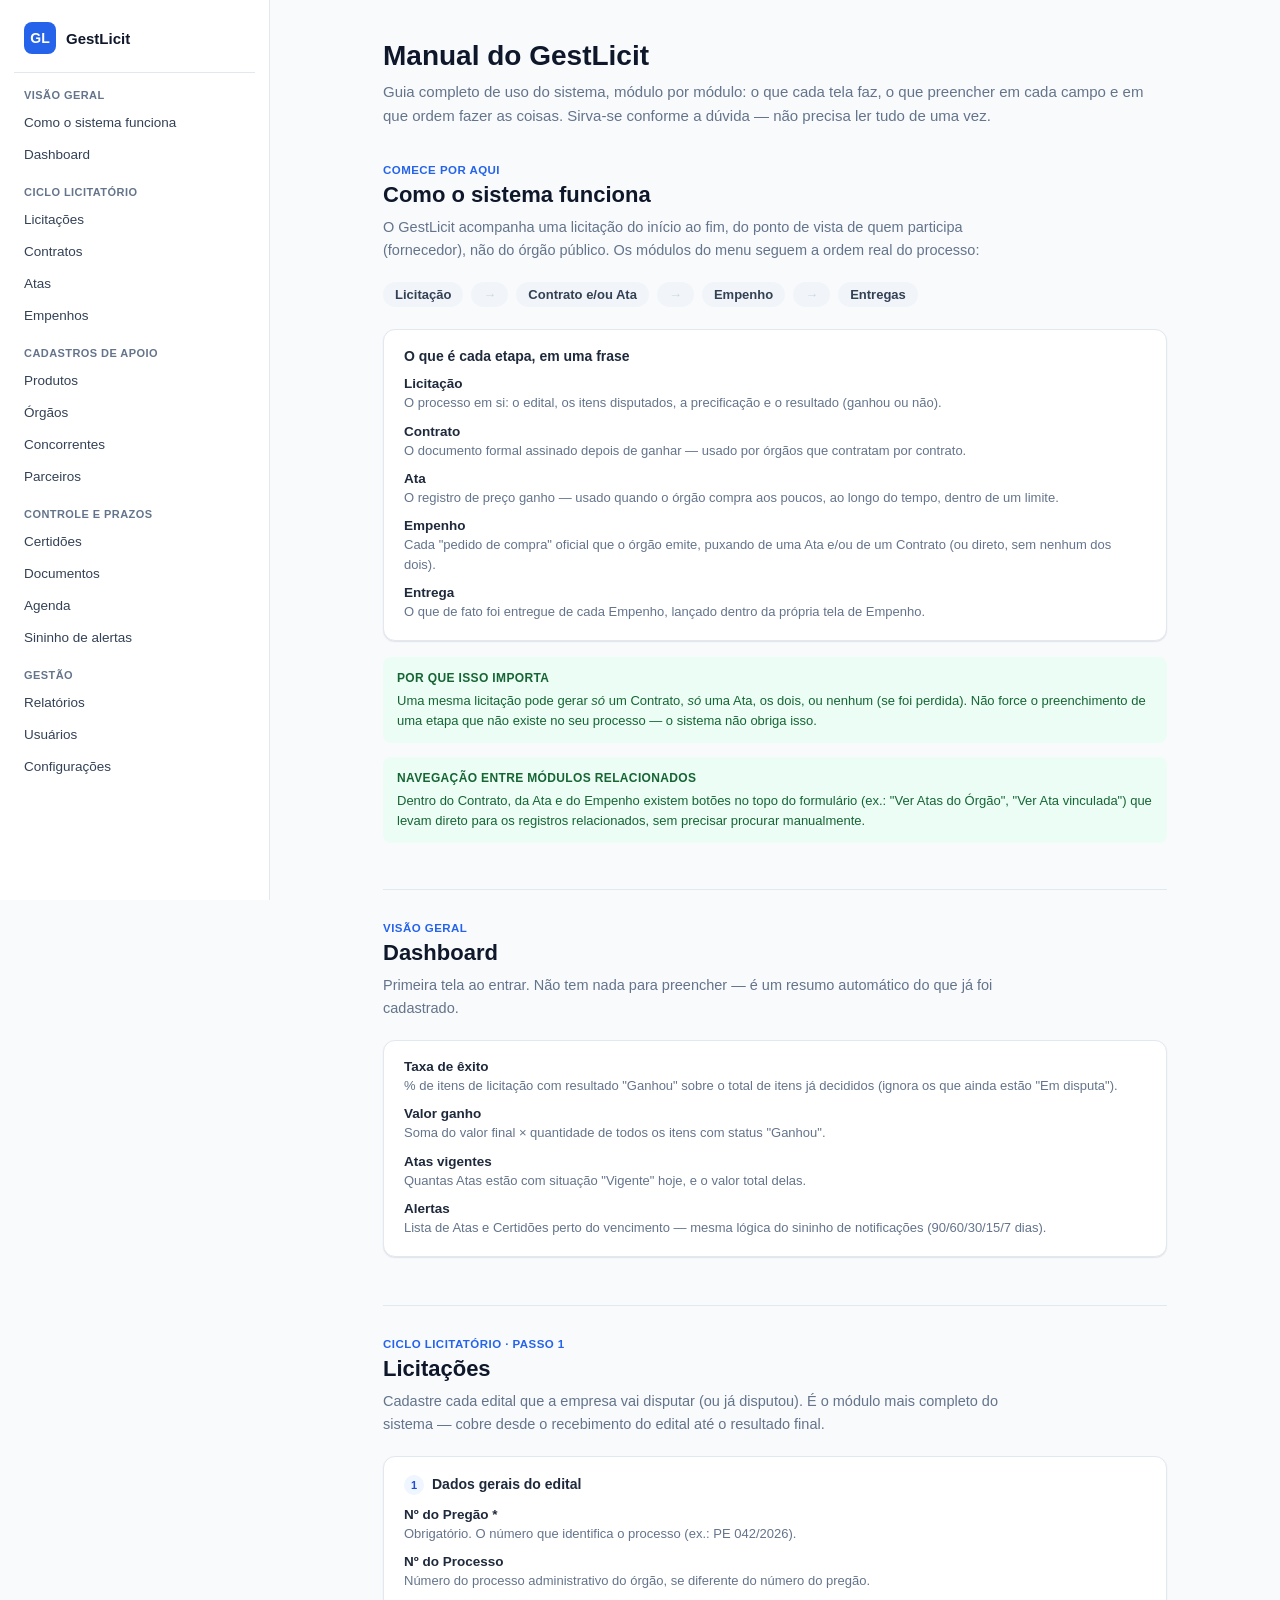
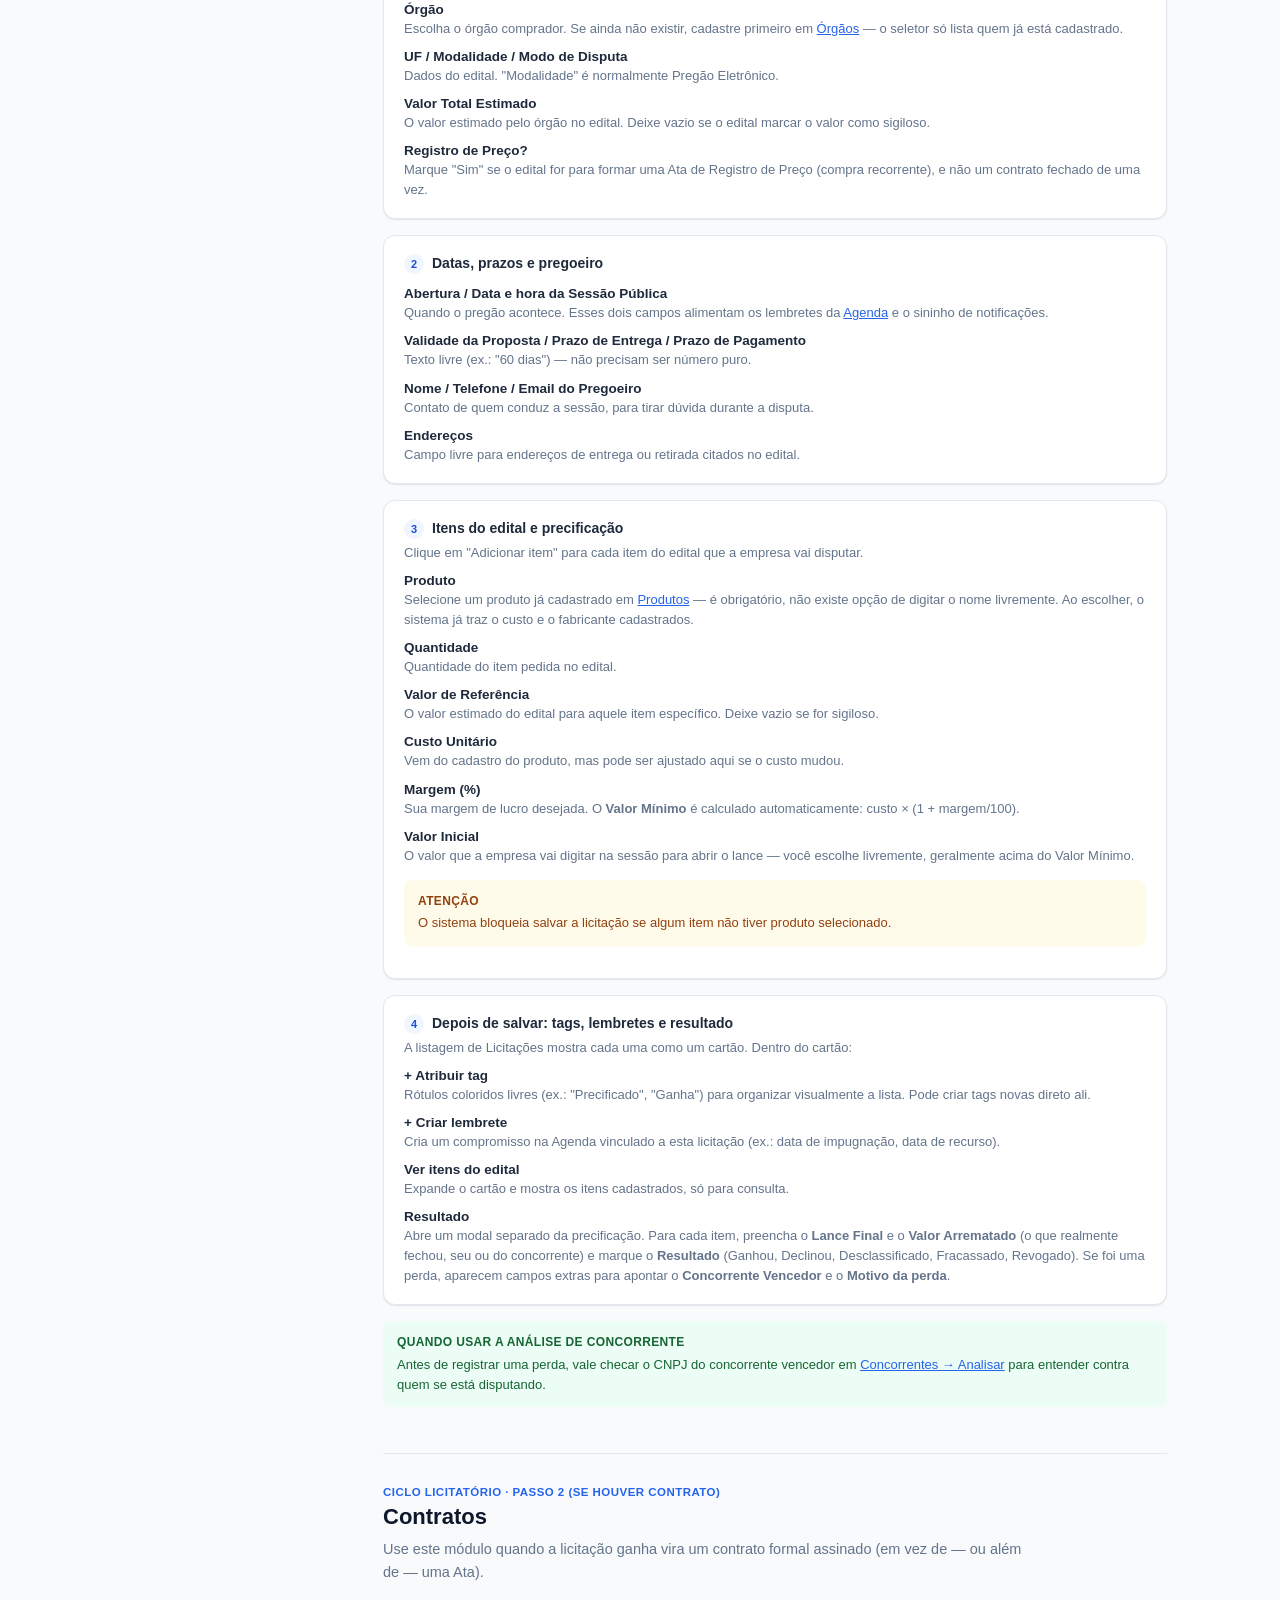
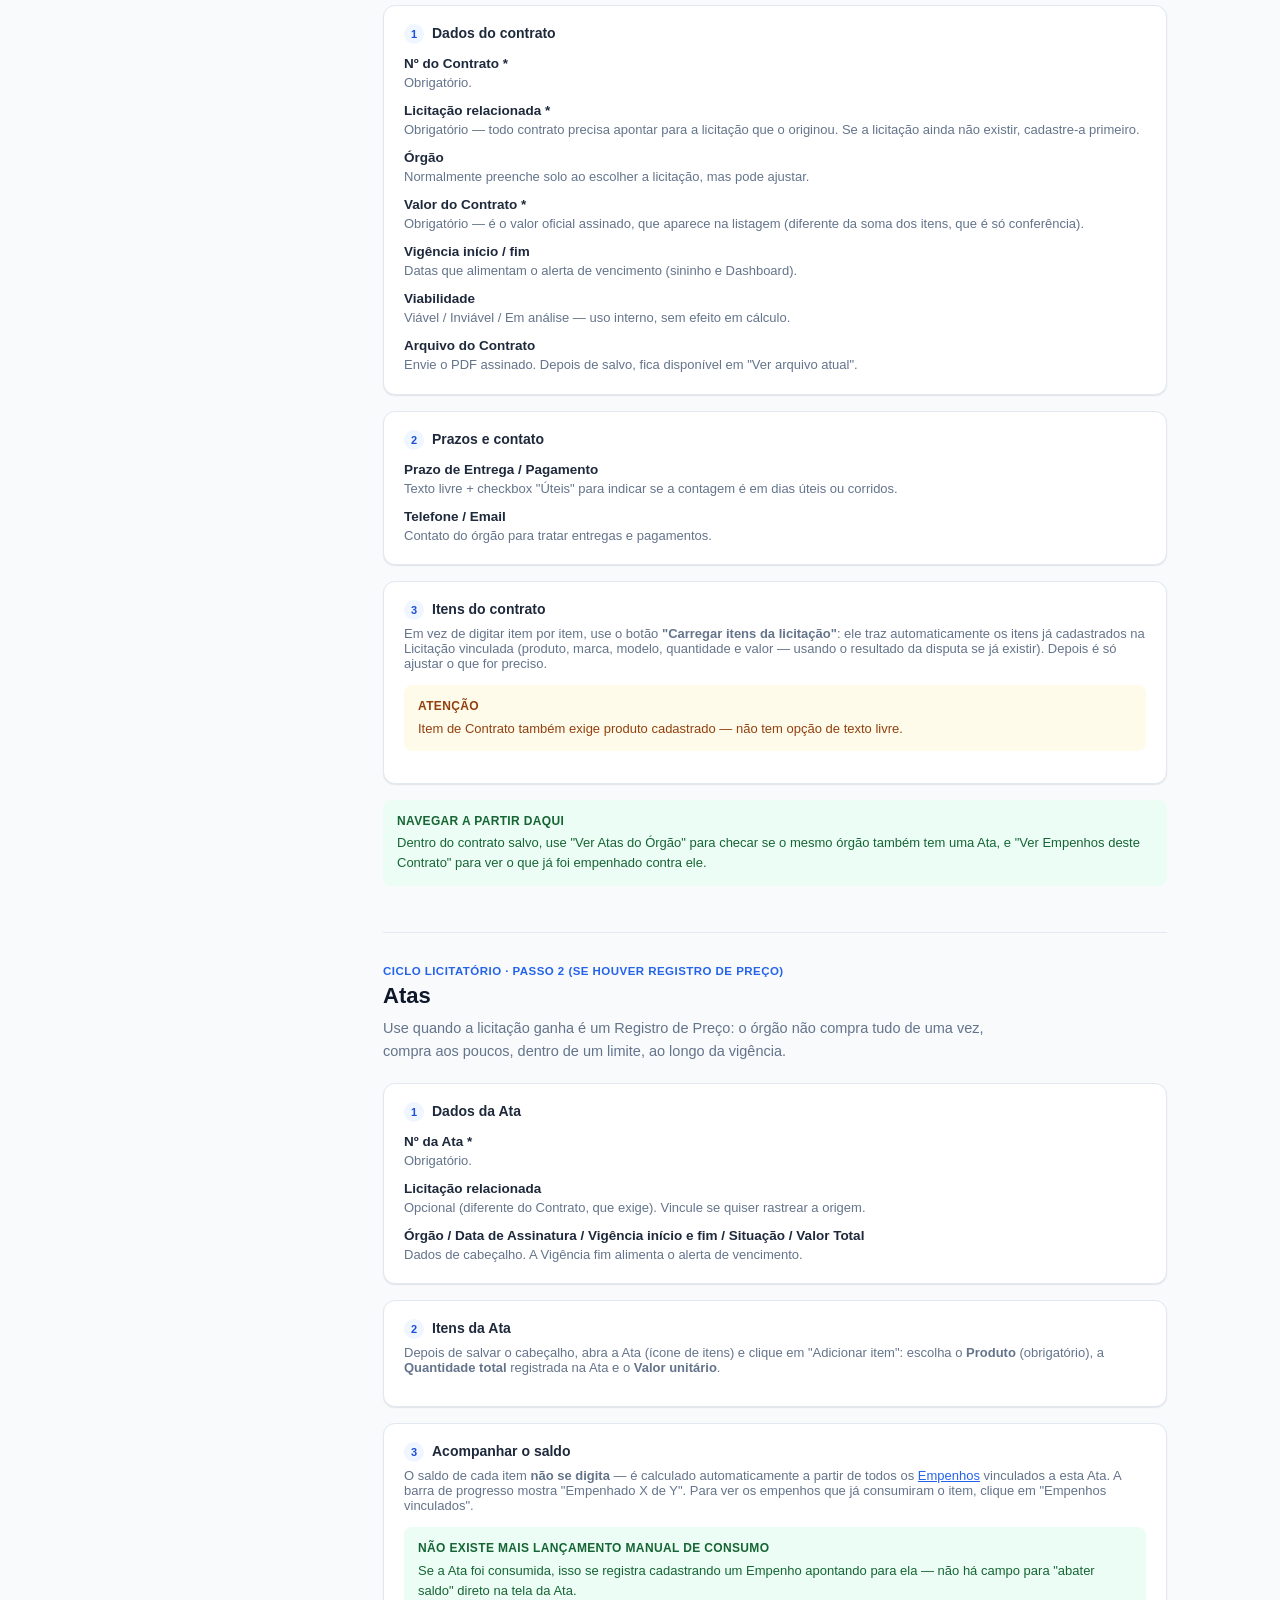
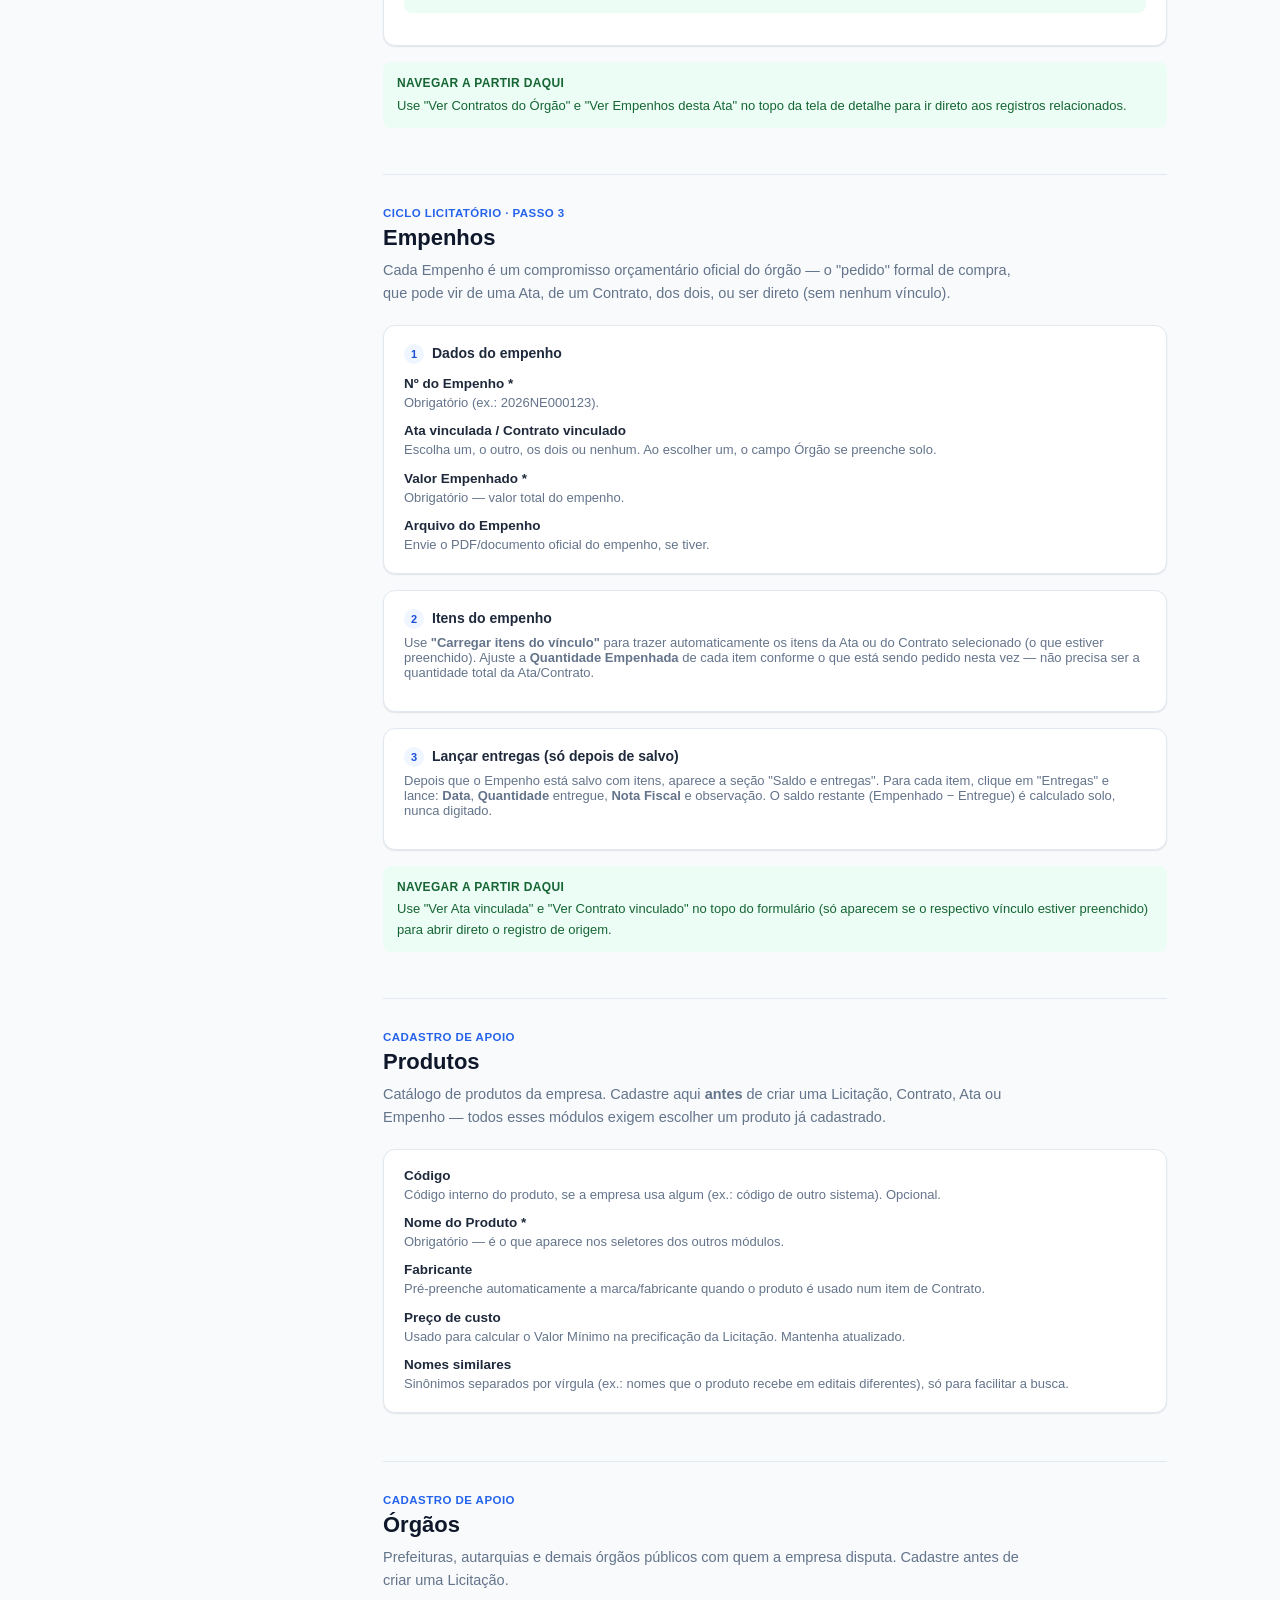
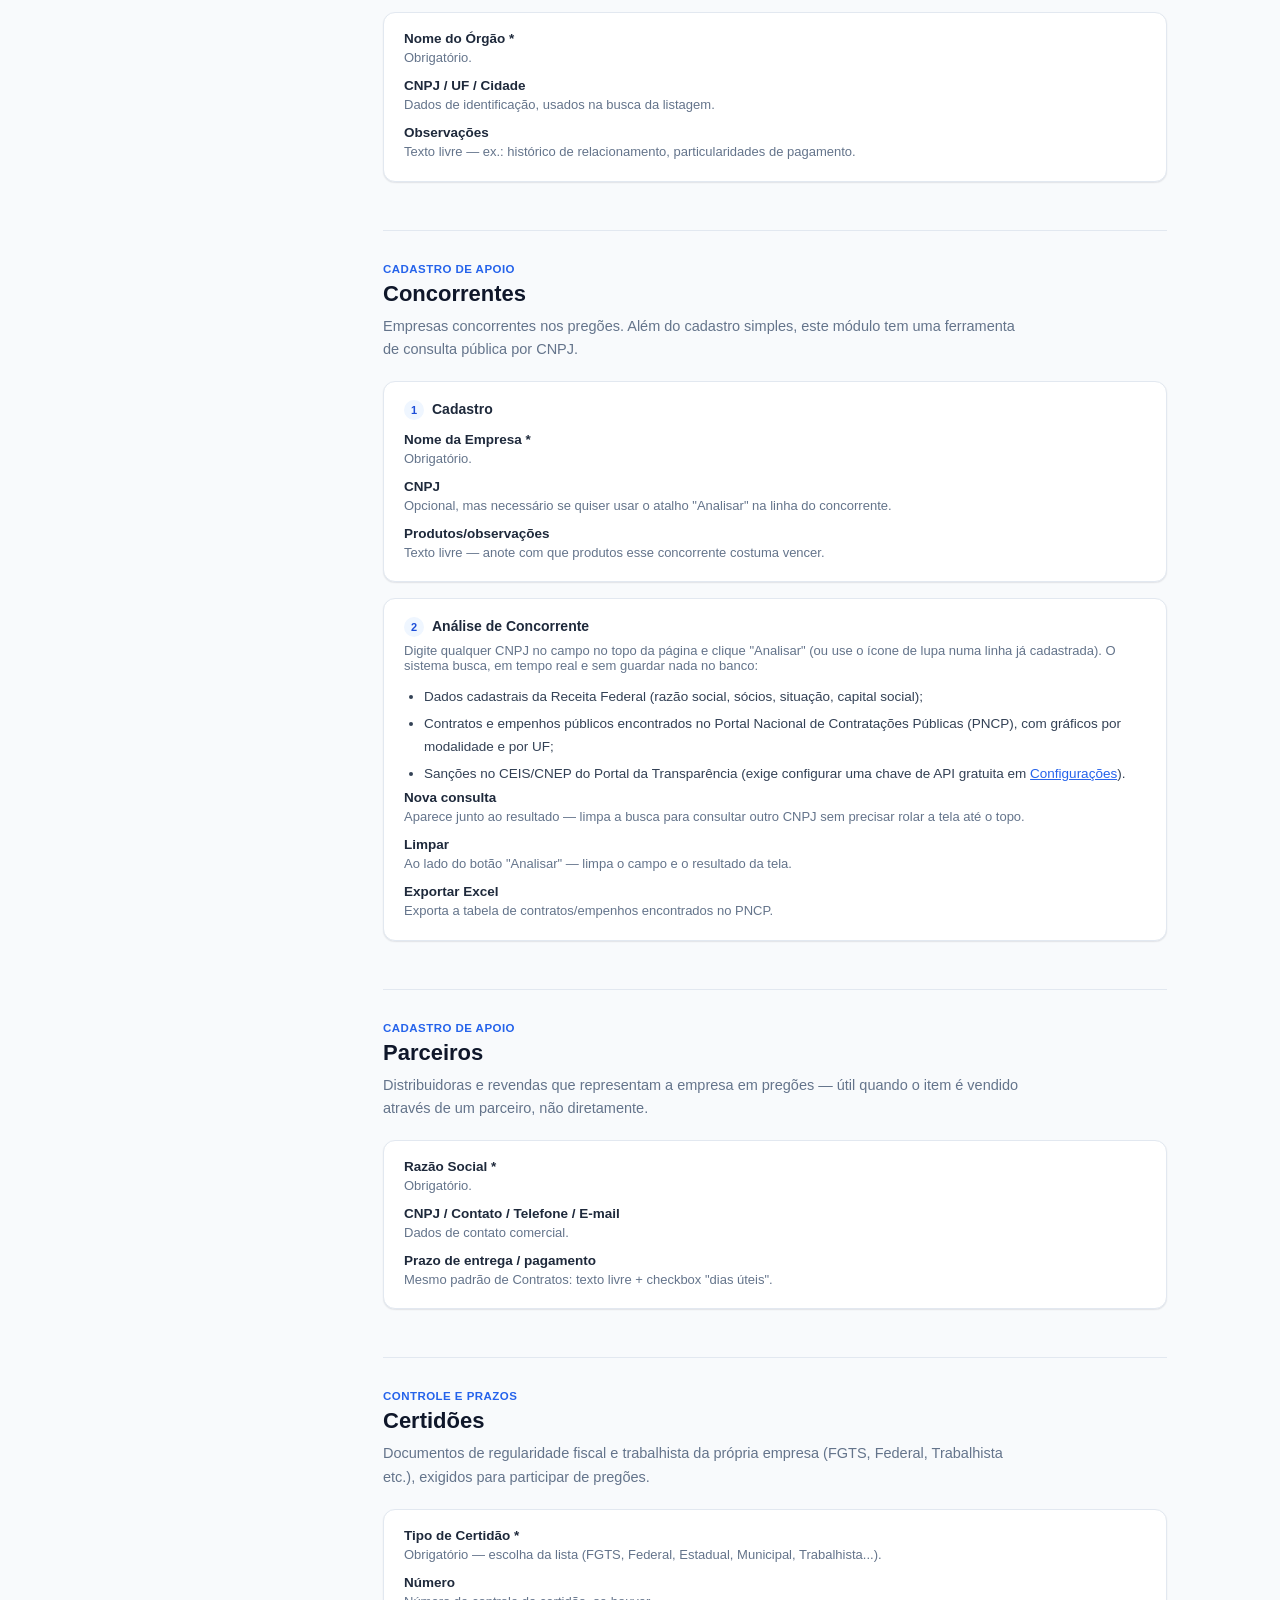
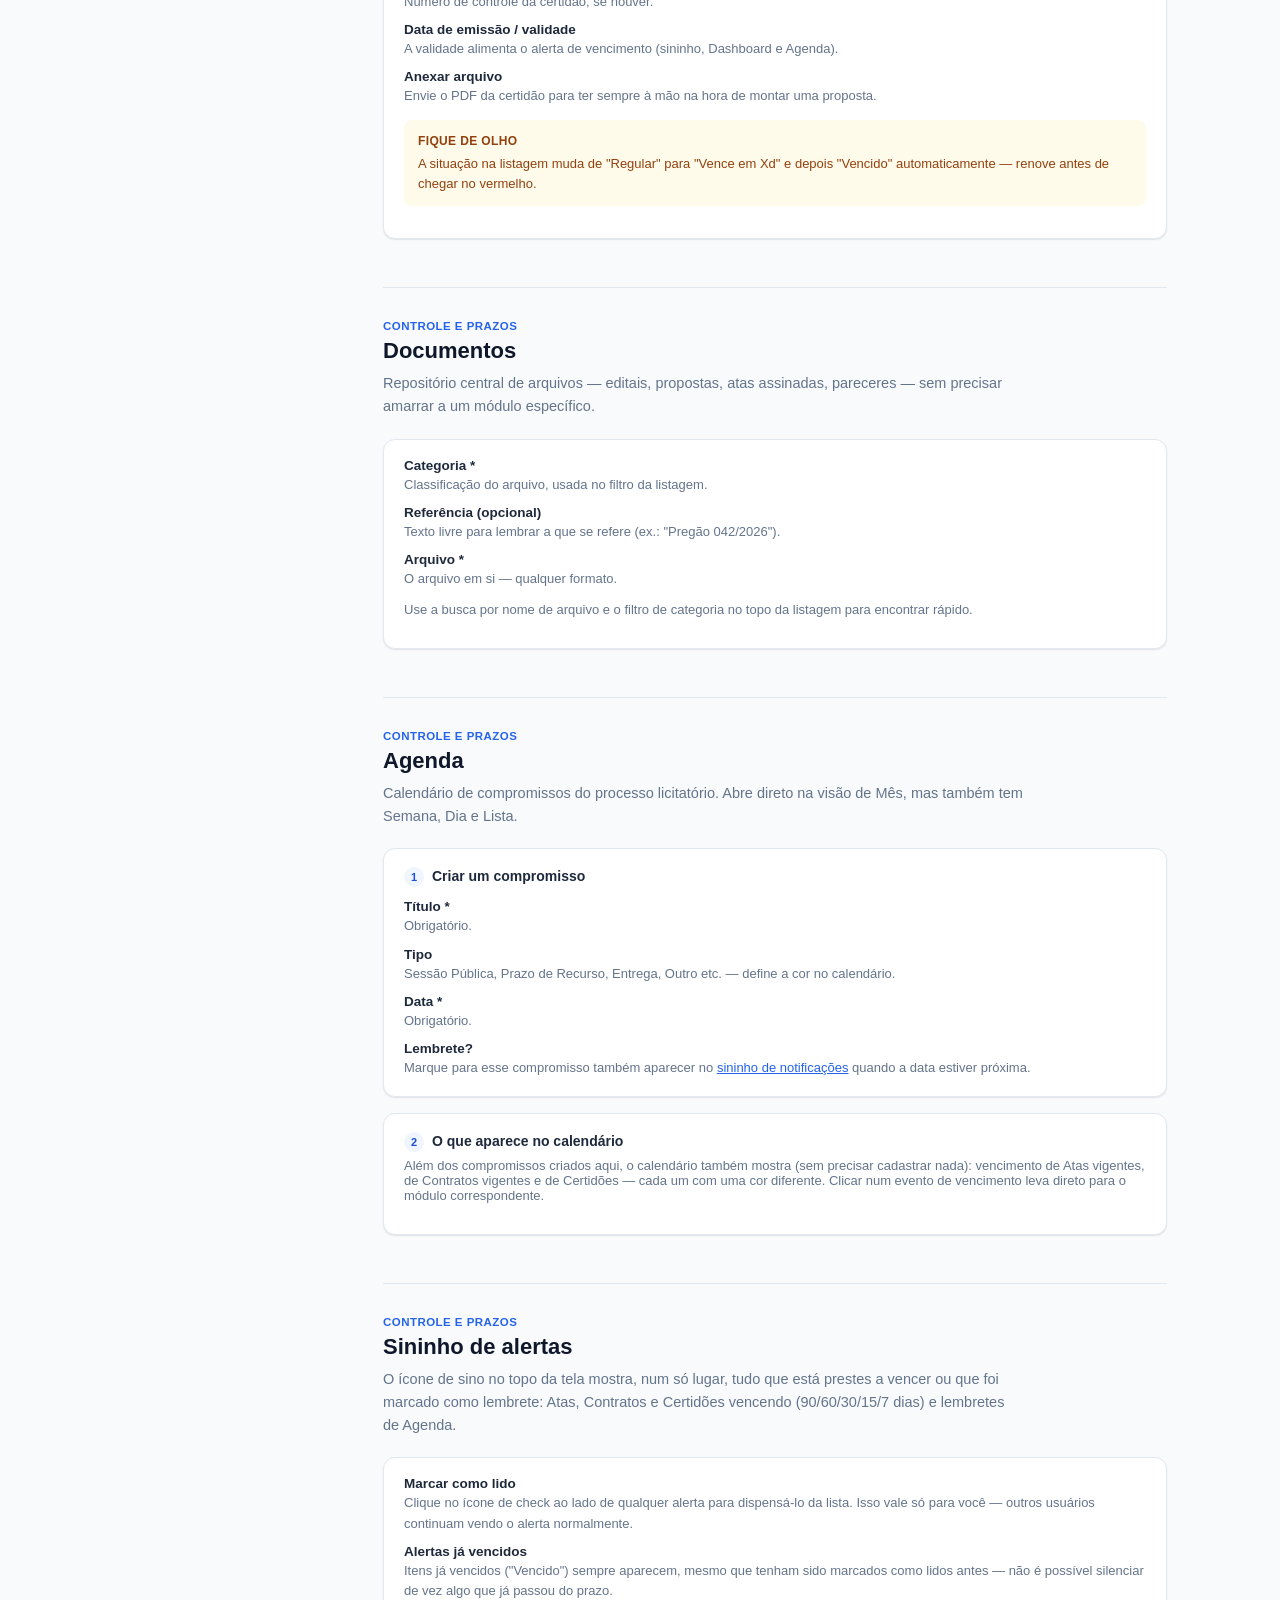
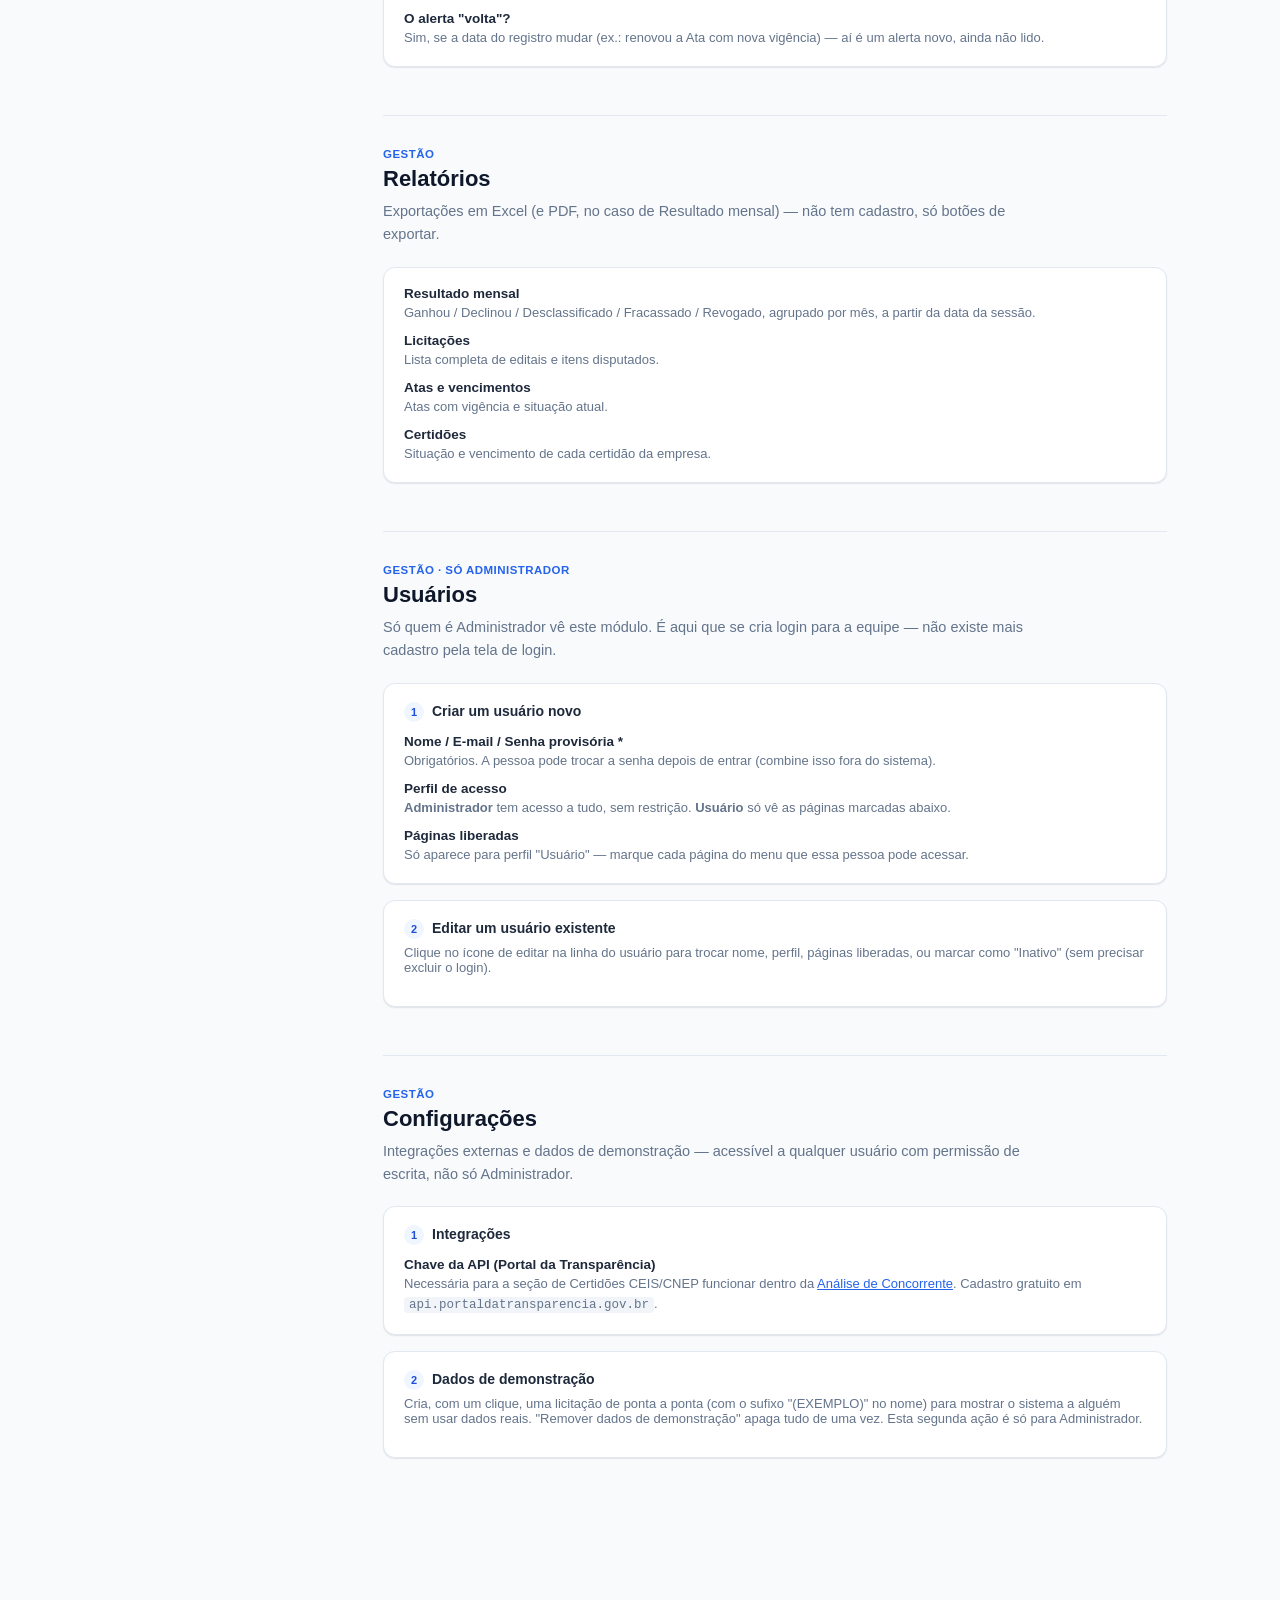
==== manual.html @ 00e0e1be "Adiciona "marcar como lido" no sininho de notificacoes e manual completo do sistema - Nova tabela no" ====
<!DOCTYPE html>
<html lang="pt-BR">
<head>
<meta charset="UTF-8" />
<meta name="viewport" content="width=device-width, initial-scale=1.0" />
<title>Manual do GestLicit</title>
<style>
  :root {
    --blue: #2563EB; --blue-dark: #1D4ED8; --blue-light: #EFF6FF;
    --gray-900: #0F172A; --gray-800: #1E293B; --gray-700: #334155;
    --gray-500: #64748B; --gray-300: #CBD5E1; --gray-200: #E2E8F0;
    --gray-100: #F1F5F9; --gray-50: #F8FAFC; --white: #FFFFFF;
    --success: #16A34A; --success-bg: #ECFDF5;
    --warning: #D97706; --warning-bg: #FFFBEB;
    --danger: #DC2626; --danger-bg: #FEF2F2;
    --radius-sm: 8px; --radius: 12px; --radius-lg: 16px;
    --shadow: 0 1px 2px rgba(15,23,42,.06), 0 1px 1px rgba(15,23,42,.04);
  }
  * { box-sizing: border-box; }
  html, body { margin: 0; padding: 0; font-family: -apple-system, BlinkMacSystemFont, 'Segoe UI', Inter, Roboto, Helvetica, Arial, sans-serif; background: var(--gray-50); color: var(--gray-800); }
  a { color: var(--blue); }

  .layout { display: flex; min-height: 100vh; }

  .toc {
    width: 270px; flex-shrink: 0; background: var(--white); border-right: 1px solid var(--gray-200);
    padding: 22px 14px; position: sticky; top: 0; height: 100vh; overflow-y: auto;
  }
  .toc-brand { display: flex; align-items: center; gap: 10px; padding: 0 10px 18px; margin-bottom: 8px; border-bottom: 1px solid var(--gray-200); }
  .toc-brand .mark { width: 32px; height: 32px; border-radius: 8px; background: var(--blue); color: var(--white); display: flex; align-items: center; justify-content: center; font-weight: 700; font-size: 14px; }
  .toc-brand strong { font-size: 15px; color: var(--gray-900); }
  .toc-group-label { font-size: 11px; font-weight: 700; text-transform: uppercase; letter-spacing: .04em; color: var(--gray-500); margin: 16px 10px 6px; }
  .toc a {
    display: block; padding: 8px 10px; border-radius: var(--radius-sm); color: var(--gray-700); text-decoration: none;
    font-size: 13.5px; font-weight: 500; margin-bottom: 1px;
  }
  .toc a:hover { background: var(--gray-50); }

  .content { flex: 1; min-width: 0; padding: 40px 48px 100px; max-width: 880px; margin: 0 auto; }

  .hero { margin-bottom: 36px; }
  .hero h1 { font-size: 28px; margin: 0 0 8px; color: var(--gray-900); }
  .hero p { font-size: 15px; color: var(--gray-500); margin: 0; line-height: 1.6; }

  section.modulo { padding: 32px 0; border-top: 1px solid var(--gray-200); }
  section.modulo:first-of-type { border-top: none; padding-top: 0; }

  .modulo-eyebrow { font-size: 11.5px; font-weight: 700; text-transform: uppercase; letter-spacing: .04em; color: var(--blue); margin: 0 0 6px; }
  section.modulo h2 { font-size: 22px; margin: 0 0 8px; color: var(--gray-900); scroll-margin-top: 24px; }
  section.modulo > p.dek { font-size: 14.5px; color: var(--gray-500); margin: 0 0 20px; line-height: 1.6; max-width: 640px; }

  .card { background: var(--white); border: 1px solid var(--gray-200); border-radius: var(--radius); padding: 18px 20px; margin-bottom: 16px; box-shadow: var(--shadow); }
  .card h3 { font-size: 14px; margin: 0 0 12px; color: var(--gray-800); }
  .card h3 .step-no { display: inline-flex; width: 20px; height: 20px; border-radius: 50%; background: var(--blue-light); color: var(--blue-dark); font-size: 11px; align-items: center; justify-content: center; margin-right: 8px; font-weight: 700; }

  dl.fields { margin: 0; }
  dl.fields dt { font-weight: 600; font-size: 13.5px; color: var(--gray-800); margin-top: 10px; }
  dl.fields dt:first-child { margin-top: 0; }
  dl.fields dd { margin: 2px 0 0; font-size: 13px; color: var(--gray-500); line-height: 1.55; }

  ol.passos, ul.lista { margin: 0; padding-left: 20px; font-size: 13.5px; color: var(--gray-700); line-height: 1.7; }
  ol.passos li, ul.lista li { margin-bottom: 4px; }

  .tip, .warn {
    border-radius: var(--radius-sm); padding: 12px 14px; font-size: 13px; line-height: 1.55; margin: 14px 0;
  }
  .tip { background: var(--success-bg); color: #166534; }
  .warn { background: var(--warning-bg); color: #92400E; }
  .tip strong, .warn strong { display: block; font-size: 12px; text-transform: uppercase; letter-spacing: .03em; margin-bottom: 3px; }

  .flow { display: flex; align-items: center; gap: 8px; flex-wrap: wrap; font-size: 13px; color: var(--gray-700); margin-bottom: 22px; }
  .flow span { background: var(--gray-100); border-radius: 999px; padding: 5px 12px; font-weight: 600; }
  .flow .arrow { color: var(--gray-300); }

  code { background: var(--gray-100); border-radius: 4px; padding: 1px 5px; font-size: 12.5px; }

  @media (max-width: 880px) {
    .toc { display: none; }
    .content { padding: 28px 20px 80px; }
  }
</style>
</head>
<body>
<div class="layout">

  <nav class="toc">
    <div class="toc-brand"><div class="mark">GL</div><strong>GestLicit</strong></div>

    <div class="toc-group-label">Visão geral</div>
    <a href="#intro">Como o sistema funciona</a>
    <a href="#dashboard">Dashboard</a>

    <div class="toc-group-label">Ciclo licitatório</div>
    <a href="#licitacoes">Licitações</a>
    <a href="#contratos">Contratos</a>
    <a href="#atas">Atas</a>
    <a href="#empenhos">Empenhos</a>

    <div class="toc-group-label">Cadastros de apoio</div>
    <a href="#produtos">Produtos</a>
    <a href="#orgaos">Órgãos</a>
    <a href="#concorrentes">Concorrentes</a>
    <a href="#parceiros">Parceiros</a>

    <div class="toc-group-label">Controle e prazos</div>
    <a href="#certidoes">Certidões</a>
    <a href="#documentos">Documentos</a>
    <a href="#agenda">Agenda</a>
    <a href="#notificacoes">Sininho de alertas</a>

    <div class="toc-group-label">Gestão</div>
    <a href="#relatorios">Relatórios</a>
    <a href="#usuarios">Usuários</a>
    <a href="#configuracoes">Configurações</a>
  </nav>

  <main class="content">

    <div class="hero">
      <h1>Manual do GestLicit</h1>
      <p>Guia completo de uso do sistema, módulo por módulo: o que cada tela faz, o que preencher em cada campo e em que ordem fazer as coisas. Sirva-se conforme a dúvida — não precisa ler tudo de uma vez.</p>
    </div>

    <section class="modulo" id="intro">
      <div class="modulo-eyebrow">Comece por aqui</div>
      <h2>Como o sistema funciona</h2>
      <p class="dek">O GestLicit acompanha uma licitação do início ao fim, do ponto de vista de quem participa (fornecedor), não do órgão público. Os módulos do menu seguem a ordem real do processo:</p>

      <div class="flow">
        <span>Licitação</span><span class="arrow">→</span>
        <span>Contrato e/ou Ata</span><span class="arrow">→</span>
        <span>Empenho</span><span class="arrow">→</span>
        <span>Entregas</span>
      </div>

      <div class="card">
        <h3>O que é cada etapa, em uma frase</h3>
        <dl class="fields">
          <dt>Licitação</dt><dd>O processo em si: o edital, os itens disputados, a precificação e o resultado (ganhou ou não).</dd>
          <dt>Contrato</dt><dd>O documento formal assinado depois de ganhar — usado por órgãos que contratam por contrato.</dd>
          <dt>Ata</dt><dd>O registro de preço ganho — usado quando o órgão compra aos poucos, ao longo do tempo, dentro de um limite.</dd>
          <dt>Empenho</dt><dd>Cada "pedido de compra" oficial que o órgão emite, puxando de uma Ata e/ou de um Contrato (ou direto, sem nenhum dos dois).</dd>
          <dt>Entrega</dt><dd>O que de fato foi entregue de cada Empenho, lançado dentro da própria tela de Empenho.</dd>
        </dl>
      </div>

      <div class="tip">
        <strong>Por que isso importa</strong>
        Uma mesma licitação pode gerar <em>só</em> um Contrato, <em>só</em> uma Ata, os dois, ou nenhum (se foi perdida). Não force o preenchimento de uma etapa que não existe no seu processo — o sistema não obriga isso.
      </div>

      <div class="tip">
        <strong>Navegação entre módulos relacionados</strong>
        Dentro do Contrato, da Ata e do Empenho existem botões no topo do formulário (ex.: "Ver Atas do Órgão", "Ver Ata vinculada") que levam direto para os registros relacionados, sem precisar procurar manualmente.
      </div>
    </section>

    <section class="modulo" id="dashboard">
      <div class="modulo-eyebrow">Visão geral</div>
      <h2>Dashboard</h2>
      <p class="dek">Primeira tela ao entrar. Não tem nada para preencher — é um resumo automático do que já foi cadastrado.</p>
      <div class="card">
        <dl class="fields">
          <dt>Taxa de êxito</dt><dd>% de itens de licitação com resultado "Ganhou" sobre o total de itens já decididos (ignora os que ainda estão "Em disputa").</dd>
          <dt>Valor ganho</dt><dd>Soma do valor final × quantidade de todos os itens com status "Ganhou".</dd>
          <dt>Atas vigentes</dt><dd>Quantas Atas estão com situação "Vigente" hoje, e o valor total delas.</dd>
          <dt>Alertas</dt><dd>Lista de Atas e Certidões perto do vencimento — mesma lógica do sininho de notificações (90/60/30/15/7 dias).</dd>
        </dl>
      </div>
    </section>

    <section class="modulo" id="licitacoes">
      <div class="modulo-eyebrow">Ciclo licitatório · Passo 1</div>
      <h2>Licitações</h2>
      <p class="dek">Cadastre cada edital que a empresa vai disputar (ou já disputou). É o módulo mais completo do sistema — cobre desde o recebimento do edital até o resultado final.</p>

      <div class="card">
        <h3><span class="step-no">1</span>Dados gerais do edital</h3>
        <dl class="fields">
          <dt>Nº do Pregão *</dt><dd>Obrigatório. O número que identifica o processo (ex.: PE 042/2026).</dd>
          <dt>Nº do Processo</dt><dd>Número do processo administrativo do órgão, se diferente do número do pregão.</dd>
          <dt>Órgão</dt><dd>Escolha o órgão comprador. Se ainda não existir, cadastre primeiro em <a href="#orgaos">Órgãos</a> — o seletor só lista quem já está cadastrado.</dd>
          <dt>UF / Modalidade / Modo de Disputa</dt><dd>Dados do edital. "Modalidade" é normalmente Pregão Eletrônico.</dd>
          <dt>Valor Total Estimado</dt><dd>O valor estimado pelo órgão no edital. Deixe vazio se o edital marcar o valor como sigiloso.</dd>
          <dt>Registro de Preço?</dt><dd>Marque "Sim" se o edital for para formar uma Ata de Registro de Preço (compra recorrente), e não um contrato fechado de uma vez.</dd>
        </dl>
      </div>

      <div class="card">
        <h3><span class="step-no">2</span>Datas, prazos e pregoeiro</h3>
        <dl class="fields">
          <dt>Abertura / Data e hora da Sessão Pública</dt><dd>Quando o pregão acontece. Esses dois campos alimentam os lembretes da <a href="#agenda">Agenda</a> e o sininho de notificações.</dd>
          <dt>Validade da Proposta / Prazo de Entrega / Prazo de Pagamento</dt><dd>Texto livre (ex.: "60 dias") — não precisam ser número puro.</dd>
          <dt>Nome / Telefone / Email do Pregoeiro</dt><dd>Contato de quem conduz a sessão, para tirar dúvida durante a disputa.</dd>
          <dt>Endereços</dt><dd>Campo livre para endereços de entrega ou retirada citados no edital.</dd>
        </dl>
      </div>

      <div class="card">
        <h3><span class="step-no">3</span>Itens do edital e precificação</h3>
        <p style="font-size:13px; color:var(--gray-500); margin-top:-6px;">Clique em "Adicionar item" para cada item do edital que a empresa vai disputar.</p>
        <dl class="fields">
          <dt>Produto</dt><dd>Selecione um produto já cadastrado em <a href="#produtos">Produtos</a> — é obrigatório, não existe opção de digitar o nome livremente. Ao escolher, o sistema já traz o custo e o fabricante cadastrados.</dd>
          <dt>Quantidade</dt><dd>Quantidade do item pedida no edital.</dd>
          <dt>Valor de Referência</dt><dd>O valor estimado do edital para aquele item específico. Deixe vazio se for sigiloso.</dd>
          <dt>Custo Unitário</dt><dd>Vem do cadastro do produto, mas pode ser ajustado aqui se o custo mudou.</dd>
          <dt>Margem (%)</dt><dd>Sua margem de lucro desejada. O <strong>Valor Mínimo</strong> é calculado automaticamente: custo × (1 + margem/100).</dd>
          <dt>Valor Inicial</dt><dd>O valor que a empresa vai digitar na sessão para abrir o lance — você escolhe livremente, geralmente acima do Valor Mínimo.</dd>
        </dl>
        <div class="warn"><strong>Atenção</strong>O sistema bloqueia salvar a licitação se algum item não tiver produto selecionado.</div>
      </div>

      <div class="card">
        <h3><span class="step-no">4</span>Depois de salvar: tags, lembretes e resultado</h3>
        <p style="font-size:13px; color:var(--gray-500); margin-top:-6px;">A listagem de Licitações mostra cada uma como um cartão. Dentro do cartão:</p>
        <dl class="fields">
          <dt>+ Atribuir tag</dt><dd>Rótulos coloridos livres (ex.: "Precificado", "Ganha") para organizar visualmente a lista. Pode criar tags novas direto ali.</dd>
          <dt>+ Criar lembrete</dt><dd>Cria um compromisso na Agenda vinculado a esta licitação (ex.: data de impugnação, data de recurso).</dd>
          <dt>Ver itens do edital</dt><dd>Expande o cartão e mostra os itens cadastrados, só para consulta.</dd>
          <dt>Resultado</dt><dd>Abre um modal separado da precificação. Para cada item, preencha o <strong>Lance Final</strong> e o <strong>Valor Arrematado</strong> (o que realmente fechou, seu ou do concorrente) e marque o <strong>Resultado</strong> (Ganhou, Declinou, Desclassificado, Fracassado, Revogado). Se foi uma perda, aparecem campos extras para apontar o <strong>Concorrente Vencedor</strong> e o <strong>Motivo da perda</strong>.</dd>
        </dl>
      </div>

      <div class="tip"><strong>Quando usar a Análise de Concorrente</strong>Antes de registrar uma perda, vale checar o CNPJ do concorrente vencedor em <a href="#concorrentes">Concorrentes → Analisar</a> para entender contra quem se está disputando.</div>
    </section>

    <section class="modulo" id="contratos">
      <div class="modulo-eyebrow">Ciclo licitatório · Passo 2 (se houver contrato)</div>
      <h2>Contratos</h2>
      <p class="dek">Use este módulo quando a licitação ganha vira um contrato formal assinado (em vez de — ou além de — uma Ata).</p>

      <div class="card">
        <h3><span class="step-no">1</span>Dados do contrato</h3>
        <dl class="fields">
          <dt>Nº do Contrato *</dt><dd>Obrigatório.</dd>
          <dt>Licitação relacionada *</dt><dd>Obrigatório — todo contrato precisa apontar para a licitação que o originou. Se a licitação ainda não existir, cadastre-a primeiro.</dd>
          <dt>Órgão</dt><dd>Normalmente preenche solo ao escolher a licitação, mas pode ajustar.</dd>
          <dt>Valor do Contrato *</dt><dd>Obrigatório — é o valor oficial assinado, que aparece na listagem (diferente da soma dos itens, que é só conferência).</dd>
          <dt>Vigência início / fim</dt><dd>Datas que alimentam o alerta de vencimento (sininho e Dashboard).</dd>
          <dt>Viabilidade</dt><dd>Viável / Inviável / Em análise — uso interno, sem efeito em cálculo.</dd>
          <dt>Arquivo do Contrato</dt><dd>Envie o PDF assinado. Depois de salvo, fica disponível em "Ver arquivo atual".</dd>
        </dl>
      </div>

      <div class="card">
        <h3><span class="step-no">2</span>Prazos e contato</h3>
        <dl class="fields">
          <dt>Prazo de Entrega / Pagamento</dt><dd>Texto livre + checkbox "Úteis" para indicar se a contagem é em dias úteis ou corridos.</dd>
          <dt>Telefone / Email</dt><dd>Contato do órgão para tratar entregas e pagamentos.</dd>
        </dl>
      </div>

      <div class="card">
        <h3><span class="step-no">3</span>Itens do contrato</h3>
        <p style="font-size:13px; color:var(--gray-500); margin-top:-6px;">Em vez de digitar item por item, use o botão <strong>"Carregar itens da licitação"</strong>: ele traz automaticamente os itens já cadastrados na Licitação vinculada (produto, marca, modelo, quantidade e valor — usando o resultado da disputa se já existir). Depois é só ajustar o que for preciso.</p>
        <div class="warn"><strong>Atenção</strong>Item de Contrato também exige produto cadastrado — não tem opção de texto livre.</div>
      </div>

      <div class="tip"><strong>Navegar a partir daqui</strong>Dentro do contrato salvo, use "Ver Atas do Órgão" para checar se o mesmo órgão também tem uma Ata, e "Ver Empenhos deste Contrato" para ver o que já foi empenhado contra ele.</div>
    </section>

    <section class="modulo" id="atas">
      <div class="modulo-eyebrow">Ciclo licitatório · Passo 2 (se houver registro de preço)</div>
      <h2>Atas</h2>
      <p class="dek">Use quando a licitação ganha é um Registro de Preço: o órgão não compra tudo de uma vez, compra aos poucos, dentro de um limite, ao longo da vigência.</p>

      <div class="card">
        <h3><span class="step-no">1</span>Dados da Ata</h3>
        <dl class="fields">
          <dt>Nº da Ata *</dt><dd>Obrigatório.</dd>
          <dt>Licitação relacionada</dt><dd>Opcional (diferente do Contrato, que exige). Vincule se quiser rastrear a origem.</dd>
          <dt>Órgão / Data de Assinatura / Vigência início e fim / Situação / Valor Total</dt><dd>Dados de cabeçalho. A Vigência fim alimenta o alerta de vencimento.</dd>
        </dl>
      </div>

      <div class="card">
        <h3><span class="step-no">2</span>Itens da Ata</h3>
        <p style="font-size:13px; color:var(--gray-500); margin-top:-6px;">Depois de salvar o cabeçalho, abra a Ata (ícone de itens) e clique em "Adicionar item": escolha o <strong>Produto</strong> (obrigatório), a <strong>Quantidade total</strong> registrada na Ata e o <strong>Valor unitário</strong>.</p>
      </div>

      <div class="card">
        <h3><span class="step-no">3</span>Acompanhar o saldo</h3>
        <p style="font-size:13px; color:var(--gray-500); margin-top:-6px;">O saldo de cada item <strong>não se digita</strong> — é calculado automaticamente a partir de todos os <a href="#empenhos">Empenhos</a> vinculados a esta Ata. A barra de progresso mostra "Empenhado X de Y". Para ver os empenhos que já consumiram o item, clique em "Empenhos vinculados".</p>
        <div class="tip"><strong>Não existe mais lançamento manual de consumo</strong>Se a Ata foi consumida, isso se registra cadastrando um Empenho apontando para ela — não há campo para "abater saldo" direto na tela da Ata.</div>
      </div>

      <div class="tip"><strong>Navegar a partir daqui</strong>Use "Ver Contratos do Órgão" e "Ver Empenhos desta Ata" no topo da tela de detalhe para ir direto aos registros relacionados.</div>
    </section>

    <section class="modulo" id="empenhos">
      <div class="modulo-eyebrow">Ciclo licitatório · Passo 3</div>
      <h2>Empenhos</h2>
      <p class="dek">Cada Empenho é um compromisso orçamentário oficial do órgão — o "pedido" formal de compra, que pode vir de uma Ata, de um Contrato, dos dois, ou ser direto (sem nenhum vínculo).</p>

      <div class="card">
        <h3><span class="step-no">1</span>Dados do empenho</h3>
        <dl class="fields">
          <dt>Nº do Empenho *</dt><dd>Obrigatório (ex.: 2026NE000123).</dd>
          <dt>Ata vinculada / Contrato vinculado</dt><dd>Escolha um, o outro, os dois ou nenhum. Ao escolher um, o campo Órgão se preenche solo.</dd>
          <dt>Valor Empenhado *</dt><dd>Obrigatório — valor total do empenho.</dd>
          <dt>Arquivo do Empenho</dt><dd>Envie o PDF/documento oficial do empenho, se tiver.</dd>
        </dl>
      </div>

      <div class="card">
        <h3><span class="step-no">2</span>Itens do empenho</h3>
        <p style="font-size:13px; color:var(--gray-500); margin-top:-6px;">Use <strong>"Carregar itens do vínculo"</strong> para trazer automaticamente os itens da Ata ou do Contrato selecionado (o que estiver preenchido). Ajuste a <strong>Quantidade Empenhada</strong> de cada item conforme o que está sendo pedido nesta vez — não precisa ser a quantidade total da Ata/Contrato.</p>
      </div>

      <div class="card">
        <h3><span class="step-no">3</span>Lançar entregas (só depois de salvo)</h3>
        <p style="font-size:13px; color:var(--gray-500); margin-top:-6px;">Depois que o Empenho está salvo com itens, aparece a seção "Saldo e entregas". Para cada item, clique em "Entregas" e lance: <strong>Data</strong>, <strong>Quantidade</strong> entregue, <strong>Nota Fiscal</strong> e observação. O saldo restante (Empenhado − Entregue) é calculado solo, nunca digitado.</p>
      </div>

      <div class="tip"><strong>Navegar a partir daqui</strong>Use "Ver Ata vinculada" e "Ver Contrato vinculado" no topo do formulário (só aparecem se o respectivo vínculo estiver preenchido) para abrir direto o registro de origem.</div>
    </section>

    <section class="modulo" id="produtos">
      <div class="modulo-eyebrow">Cadastro de apoio</div>
      <h2>Produtos</h2>
      <p class="dek">Catálogo de produtos da empresa. Cadastre aqui <strong>antes</strong> de criar uma Licitação, Contrato, Ata ou Empenho — todos esses módulos exigem escolher um produto já cadastrado.</p>
      <div class="card">
        <dl class="fields">
          <dt>Código</dt><dd>Código interno do produto, se a empresa usa algum (ex.: código de outro sistema). Opcional.</dd>
          <dt>Nome do Produto *</dt><dd>Obrigatório — é o que aparece nos seletores dos outros módulos.</dd>
          <dt>Fabricante</dt><dd>Pré-preenche automaticamente a marca/fabricante quando o produto é usado num item de Contrato.</dd>
          <dt>Preço de custo</dt><dd>Usado para calcular o Valor Mínimo na precificação da Licitação. Mantenha atualizado.</dd>
          <dt>Nomes similares</dt><dd>Sinônimos separados por vírgula (ex.: nomes que o produto recebe em editais diferentes), só para facilitar a busca.</dd>
        </dl>
      </div>
    </section>

    <section class="modulo" id="orgaos">
      <div class="modulo-eyebrow">Cadastro de apoio</div>
      <h2>Órgãos</h2>
      <p class="dek">Prefeituras, autarquias e demais órgãos públicos com quem a empresa disputa. Cadastre antes de criar uma Licitação.</p>
      <div class="card">
        <dl class="fields">
          <dt>Nome do Órgão *</dt><dd>Obrigatório.</dd>
          <dt>CNPJ / UF / Cidade</dt><dd>Dados de identificação, usados na busca da listagem.</dd>
          <dt>Observações</dt><dd>Texto livre — ex.: histórico de relacionamento, particularidades de pagamento.</dd>
        </dl>
      </div>
    </section>

    <section class="modulo" id="concorrentes">
      <div class="modulo-eyebrow">Cadastro de apoio</div>
      <h2>Concorrentes</h2>
      <p class="dek">Empresas concorrentes nos pregões. Além do cadastro simples, este módulo tem uma ferramenta de consulta pública por CNPJ.</p>
      <div class="card">
        <h3><span class="step-no">1</span>Cadastro</h3>
        <dl class="fields">
          <dt>Nome da Empresa *</dt><dd>Obrigatório.</dd>
          <dt>CNPJ</dt><dd>Opcional, mas necessário se quiser usar o atalho "Analisar" na linha do concorrente.</dd>
          <dt>Produtos/observações</dt><dd>Texto livre — anote com que produtos esse concorrente costuma vencer.</dd>
        </dl>
      </div>
      <div class="card">
        <h3><span class="step-no">2</span>Análise de Concorrente</h3>
        <p style="font-size:13px; color:var(--gray-500); margin-top:-6px;">Digite qualquer CNPJ no campo no topo da página e clique "Analisar" (ou use o ícone de lupa numa linha já cadastrada). O sistema busca, em tempo real e sem guardar nada no banco:</p>
        <ul class="lista">
          <li>Dados cadastrais da Receita Federal (razão social, sócios, situação, capital social);</li>
          <li>Contratos e empenhos públicos encontrados no Portal Nacional de Contratações Públicas (PNCP), com gráficos por modalidade e por UF;</li>
          <li>Sanções no CEIS/CNEP do Portal da Transparência (exige configurar uma chave de API gratuita em <a href="#configuracoes">Configurações</a>).</li>
        </ul>
        <dl class="fields">
          <dt>Nova consulta</dt><dd>Aparece junto ao resultado — limpa a busca para consultar outro CNPJ sem precisar rolar a tela até o topo.</dd>
          <dt>Limpar</dt><dd>Ao lado do botão "Analisar" — limpa o campo e o resultado da tela.</dd>
          <dt>Exportar Excel</dt><dd>Exporta a tabela de contratos/empenhos encontrados no PNCP.</dd>
        </dl>
      </div>
    </section>

    <section class="modulo" id="parceiros">
      <div class="modulo-eyebrow">Cadastro de apoio</div>
      <h2>Parceiros</h2>
      <p class="dek">Distribuidoras e revendas que representam a empresa em pregões — útil quando o item é vendido através de um parceiro, não diretamente.</p>
      <div class="card">
        <dl class="fields">
          <dt>Razão Social *</dt><dd>Obrigatório.</dd>
          <dt>CNPJ / Contato / Telefone / E-mail</dt><dd>Dados de contato comercial.</dd>
          <dt>Prazo de entrega / pagamento</dt><dd>Mesmo padrão de Contratos: texto livre + checkbox "dias úteis".</dd>
        </dl>
      </div>
    </section>

    <section class="modulo" id="certidoes">
      <div class="modulo-eyebrow">Controle e prazos</div>
      <h2>Certidões</h2>
      <p class="dek">Documentos de regularidade fiscal e trabalhista da própria empresa (FGTS, Federal, Trabalhista etc.), exigidos para participar de pregões.</p>
      <div class="card">
        <dl class="fields">
          <dt>Tipo de Certidão *</dt><dd>Obrigatório — escolha da lista (FGTS, Federal, Estadual, Municipal, Trabalhista...).</dd>
          <dt>Número</dt><dd>Número de controle da certidão, se houver.</dd>
          <dt>Data de emissão / validade</dt><dd>A validade alimenta o alerta de vencimento (sininho, Dashboard e Agenda).</dd>
          <dt>Anexar arquivo</dt><dd>Envie o PDF da certidão para ter sempre à mão na hora de montar uma proposta.</dd>
        </dl>
        <div class="warn"><strong>Fique de olho</strong>A situação na listagem muda de "Regular" para "Vence em Xd" e depois "Vencido" automaticamente — renove antes de chegar no vermelho.</div>
      </div>
    </section>

    <section class="modulo" id="documentos">
      <div class="modulo-eyebrow">Controle e prazos</div>
      <h2>Documentos</h2>
      <p class="dek">Repositório central de arquivos — editais, propostas, atas assinadas, pareceres — sem precisar amarrar a um módulo específico.</p>
      <div class="card">
        <dl class="fields">
          <dt>Categoria *</dt><dd>Classificação do arquivo, usada no filtro da listagem.</dd>
          <dt>Referência (opcional)</dt><dd>Texto livre para lembrar a que se refere (ex.: "Pregão 042/2026").</dd>
          <dt>Arquivo *</dt><dd>O arquivo em si — qualquer formato.</dd>
        </dl>
        <p style="font-size:13px; color:var(--gray-500);">Use a busca por nome de arquivo e o filtro de categoria no topo da listagem para encontrar rápido.</p>
      </div>
    </section>

    <section class="modulo" id="agenda">
      <div class="modulo-eyebrow">Controle e prazos</div>
      <h2>Agenda</h2>
      <p class="dek">Calendário de compromissos do processo licitatório. Abre direto na visão de Mês, mas também tem Semana, Dia e Lista.</p>
      <div class="card">
        <h3><span class="step-no">1</span>Criar um compromisso</h3>
        <dl class="fields">
          <dt>Título *</dt><dd>Obrigatório.</dd>
          <dt>Tipo</dt><dd>Sessão Pública, Prazo de Recurso, Entrega, Outro etc. — define a cor no calendário.</dd>
          <dt>Data *</dt><dd>Obrigatório.</dd>
          <dt>Lembrete?</dt><dd>Marque para esse compromisso também aparecer no <a href="#notificacoes">sininho de notificações</a> quando a data estiver próxima.</dd>
        </dl>
      </div>
      <div class="card">
        <h3><span class="step-no">2</span>O que aparece no calendário</h3>
        <p style="font-size:13px; color:var(--gray-500); margin-top:-6px;">Além dos compromissos criados aqui, o calendário também mostra (sem precisar cadastrar nada): vencimento de Atas vigentes, de Contratos vigentes e de Certidões — cada um com uma cor diferente. Clicar num evento de vencimento leva direto para o módulo correspondente.</p>
      </div>
    </section>

    <section class="modulo" id="notificacoes">
      <div class="modulo-eyebrow">Controle e prazos</div>
      <h2>Sininho de alertas</h2>
      <p class="dek">O ícone de sino no topo da tela mostra, num só lugar, tudo que está prestes a vencer ou que foi marcado como lembrete: Atas, Contratos e Certidões vencendo (90/60/30/15/7 dias) e lembretes de Agenda.</p>
      <div class="card">
        <dl class="fields">
          <dt>Marcar como lido</dt><dd>Clique no ícone de check ao lado de qualquer alerta para dispensá-lo da lista. Isso vale só para você — outros usuários continuam vendo o alerta normalmente.</dd>
          <dt>Alertas já vencidos</dt><dd>Itens já vencidos ("Vencido") sempre aparecem, mesmo que tenham sido marcados como lidos antes — não é possível silenciar de vez algo que já passou do prazo.</dd>
          <dt>O alerta "volta"?</dt><dd>Sim, se a data do registro mudar (ex.: renovou a Ata com nova vigência) — aí é um alerta novo, ainda não lido.</dd>
        </dl>
      </div>
    </section>

    <section class="modulo" id="relatorios">
      <div class="modulo-eyebrow">Gestão</div>
      <h2>Relatórios</h2>
      <p class="dek">Exportações em Excel (e PDF, no caso de Resultado mensal) — não tem cadastro, só botões de exportar.</p>
      <div class="card">
        <dl class="fields">
          <dt>Resultado mensal</dt><dd>Ganhou / Declinou / Desclassificado / Fracassado / Revogado, agrupado por mês, a partir da data da sessão.</dd>
          <dt>Licitações</dt><dd>Lista completa de editais e itens disputados.</dd>
          <dt>Atas e vencimentos</dt><dd>Atas com vigência e situação atual.</dd>
          <dt>Certidões</dt><dd>Situação e vencimento de cada certidão da empresa.</dd>
        </dl>
      </div>
    </section>

    <section class="modulo" id="usuarios">
      <div class="modulo-eyebrow">Gestão · só Administrador</div>
      <h2>Usuários</h2>
      <p class="dek">Só quem é Administrador vê este módulo. É aqui que se cria login para a equipe — não existe mais cadastro pela tela de login.</p>
      <div class="card">
        <h3><span class="step-no">1</span>Criar um usuário novo</h3>
        <dl class="fields">
          <dt>Nome / E-mail / Senha provisória *</dt><dd>Obrigatórios. A pessoa pode trocar a senha depois de entrar (combine isso fora do sistema).</dd>
          <dt>Perfil de acesso</dt><dd><strong>Administrador</strong> tem acesso a tudo, sem restrição. <strong>Usuário</strong> só vê as páginas marcadas abaixo.</dd>
          <dt>Páginas liberadas</dt><dd>Só aparece para perfil "Usuário" — marque cada página do menu que essa pessoa pode acessar.</dd>
        </dl>
      </div>
      <div class="card">
        <h3><span class="step-no">2</span>Editar um usuário existente</h3>
        <p style="font-size:13px; color:var(--gray-500); margin-top:-6px;">Clique no ícone de editar na linha do usuário para trocar nome, perfil, páginas liberadas, ou marcar como "Inativo" (sem precisar excluir o login).</p>
      </div>
    </section>

    <section class="modulo" id="configuracoes">
      <div class="modulo-eyebrow">Gestão</div>
      <h2>Configurações</h2>
      <p class="dek">Integrações externas e dados de demonstração — acessível a qualquer usuário com permissão de escrita, não só Administrador.</p>
      <div class="card">
        <h3><span class="step-no">1</span>Integrações</h3>
        <dl class="fields">
          <dt>Chave da API (Portal da Transparência)</dt><dd>Necessária para a seção de Certidões CEIS/CNEP funcionar dentro da <a href="#concorrentes">Análise de Concorrente</a>. Cadastro gratuito em <code>api.portaldatransparencia.gov.br</code>.</dd>
        </dl>
      </div>
      <div class="card">
        <h3><span class="step-no">2</span>Dados de demonstração</h3>
        <p style="font-size:13px; color:var(--gray-500); margin-top:-6px;">Cria, com um clique, uma licitação de ponta a ponta (com o sufixo "(EXEMPLO)" no nome) para mostrar o sistema a alguém sem usar dados reais. "Remover dados de demonstração" apaga tudo de uma vez. Esta segunda ação é só para Administrador.</p>
      </div>
    </section>

  </main>
</div>
</body>
</html>
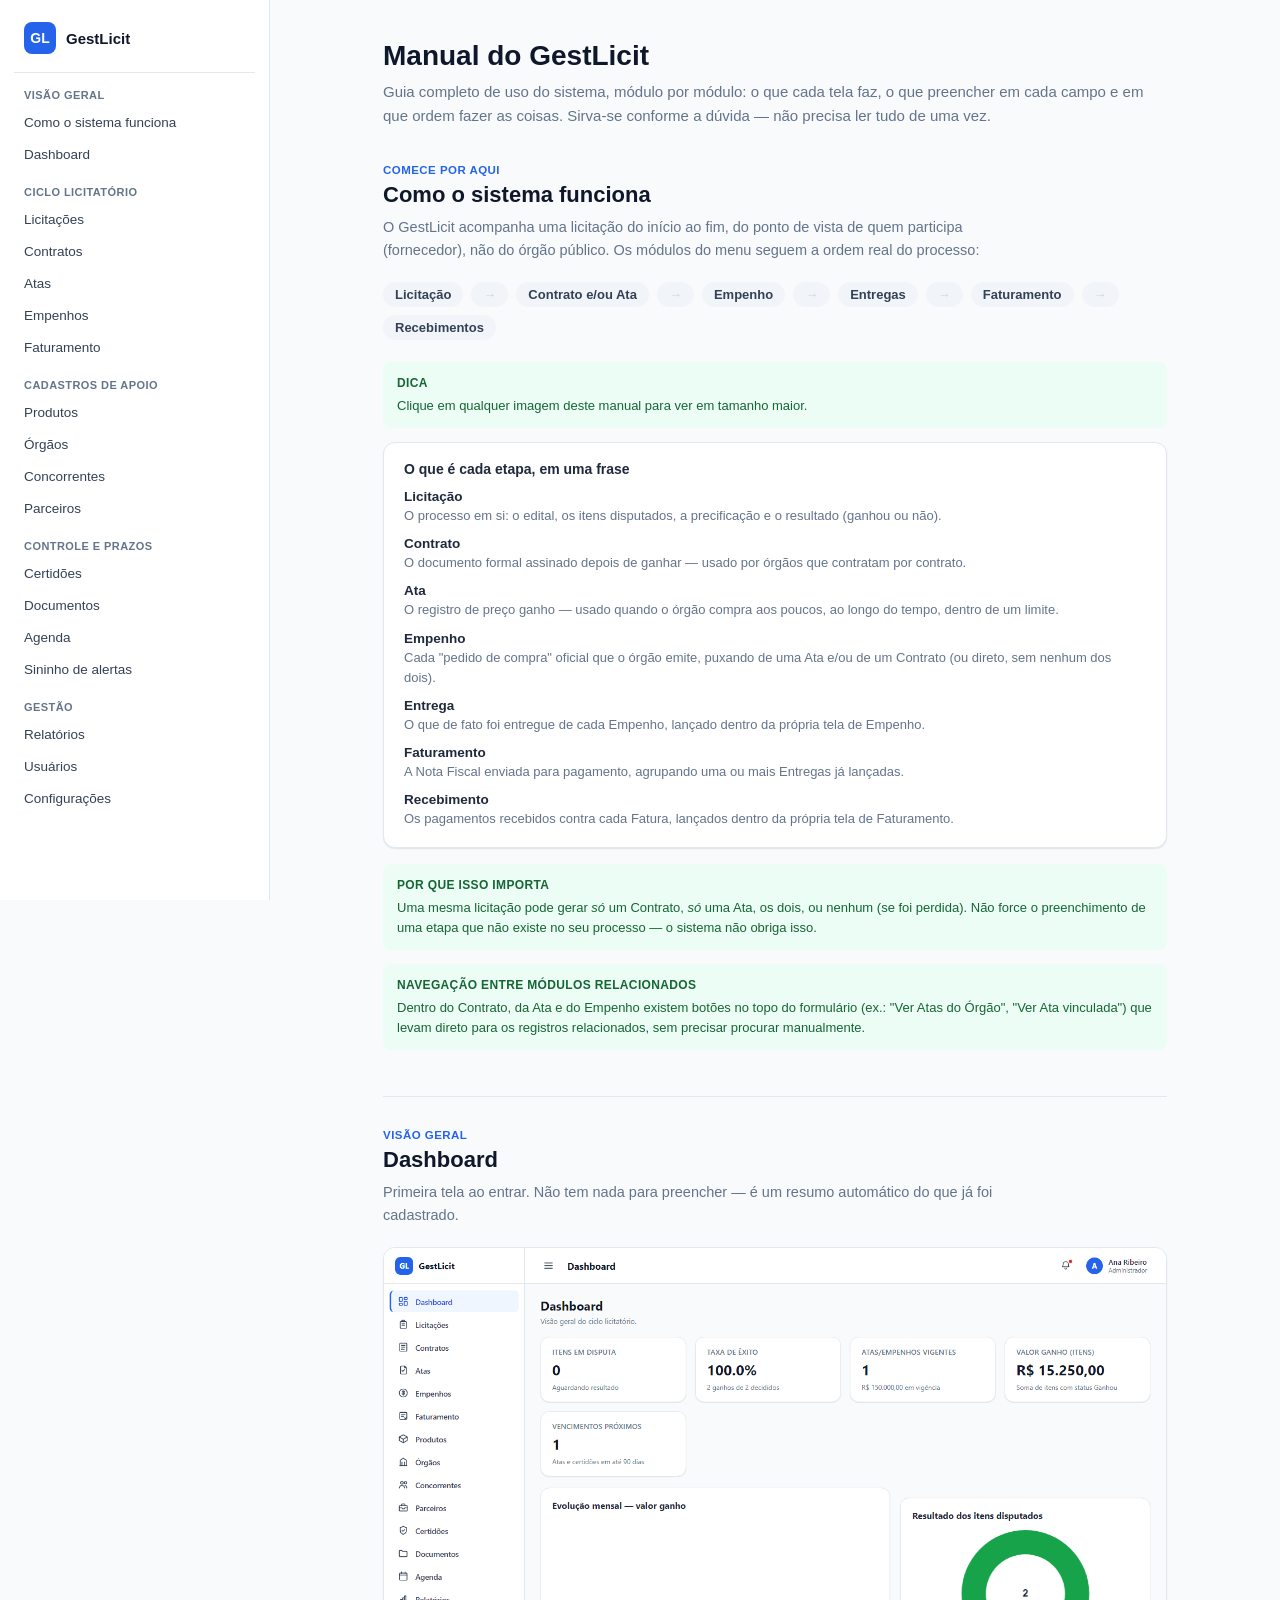
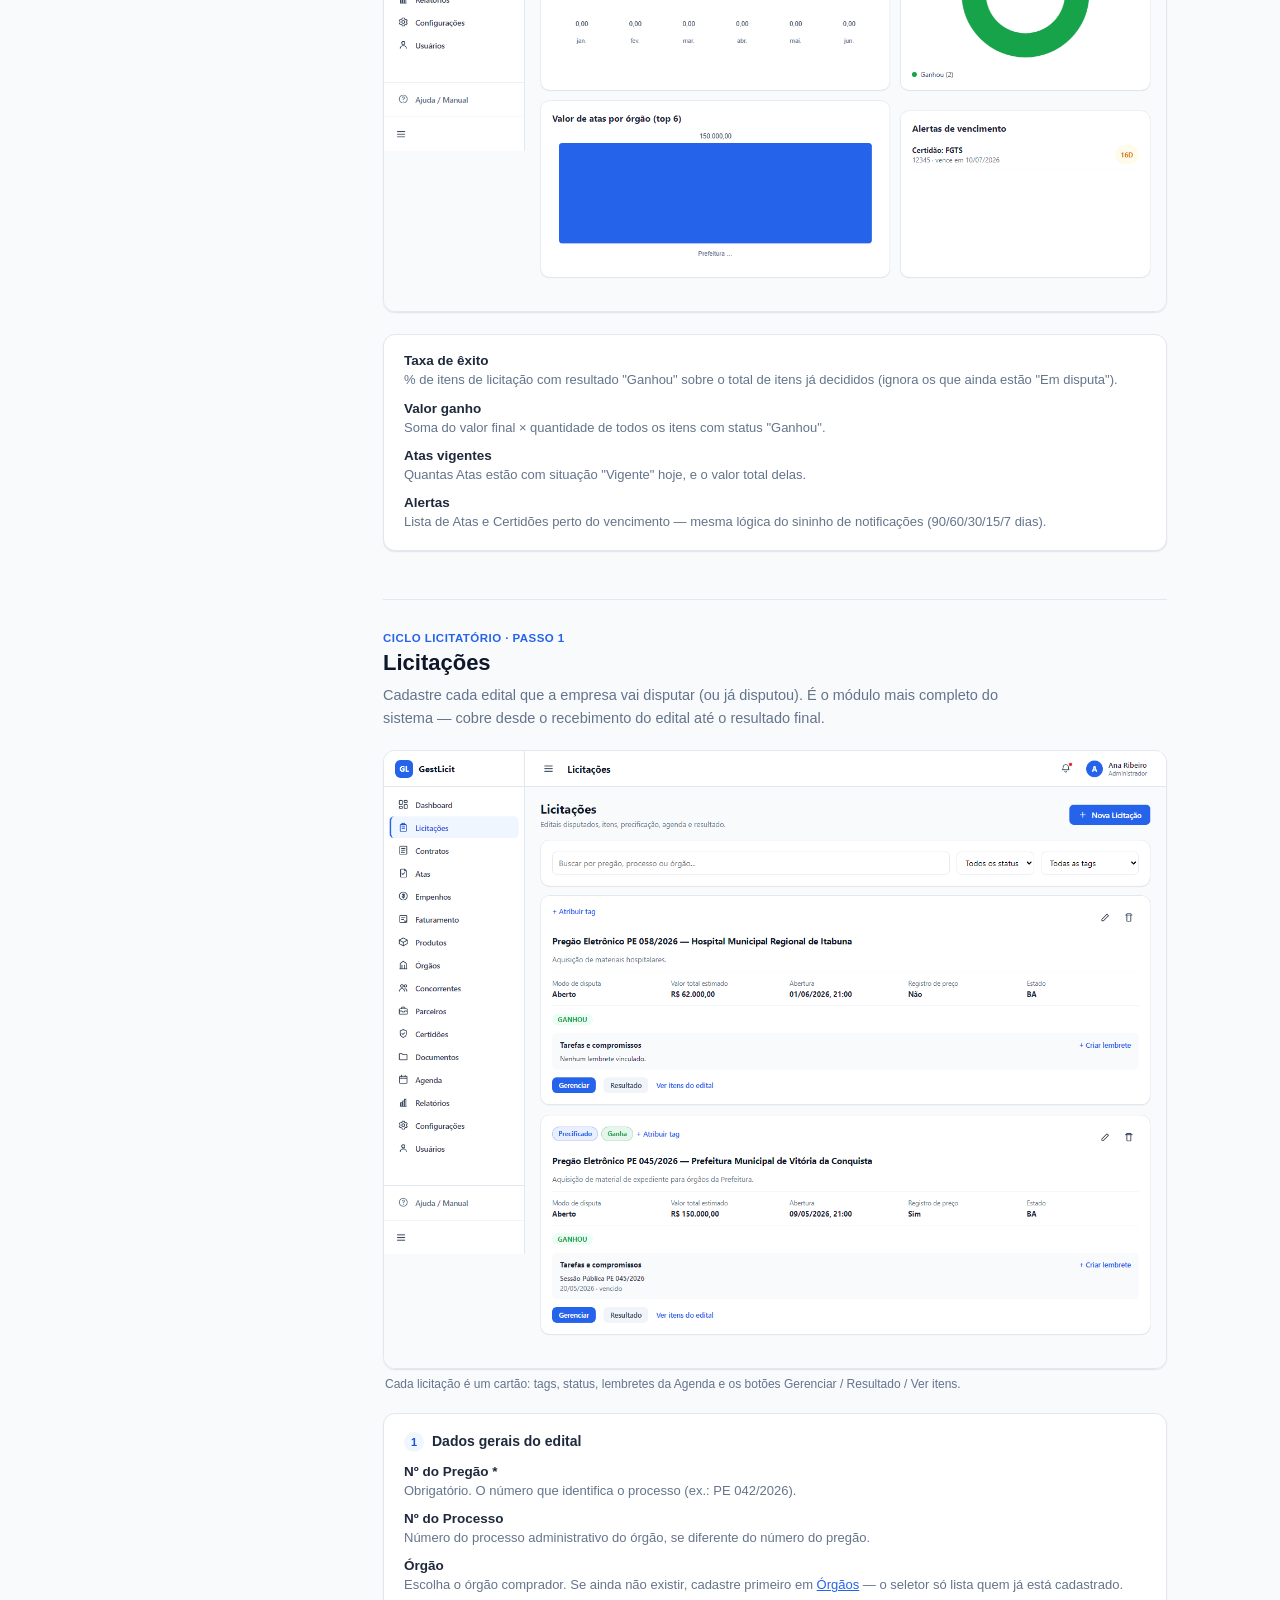
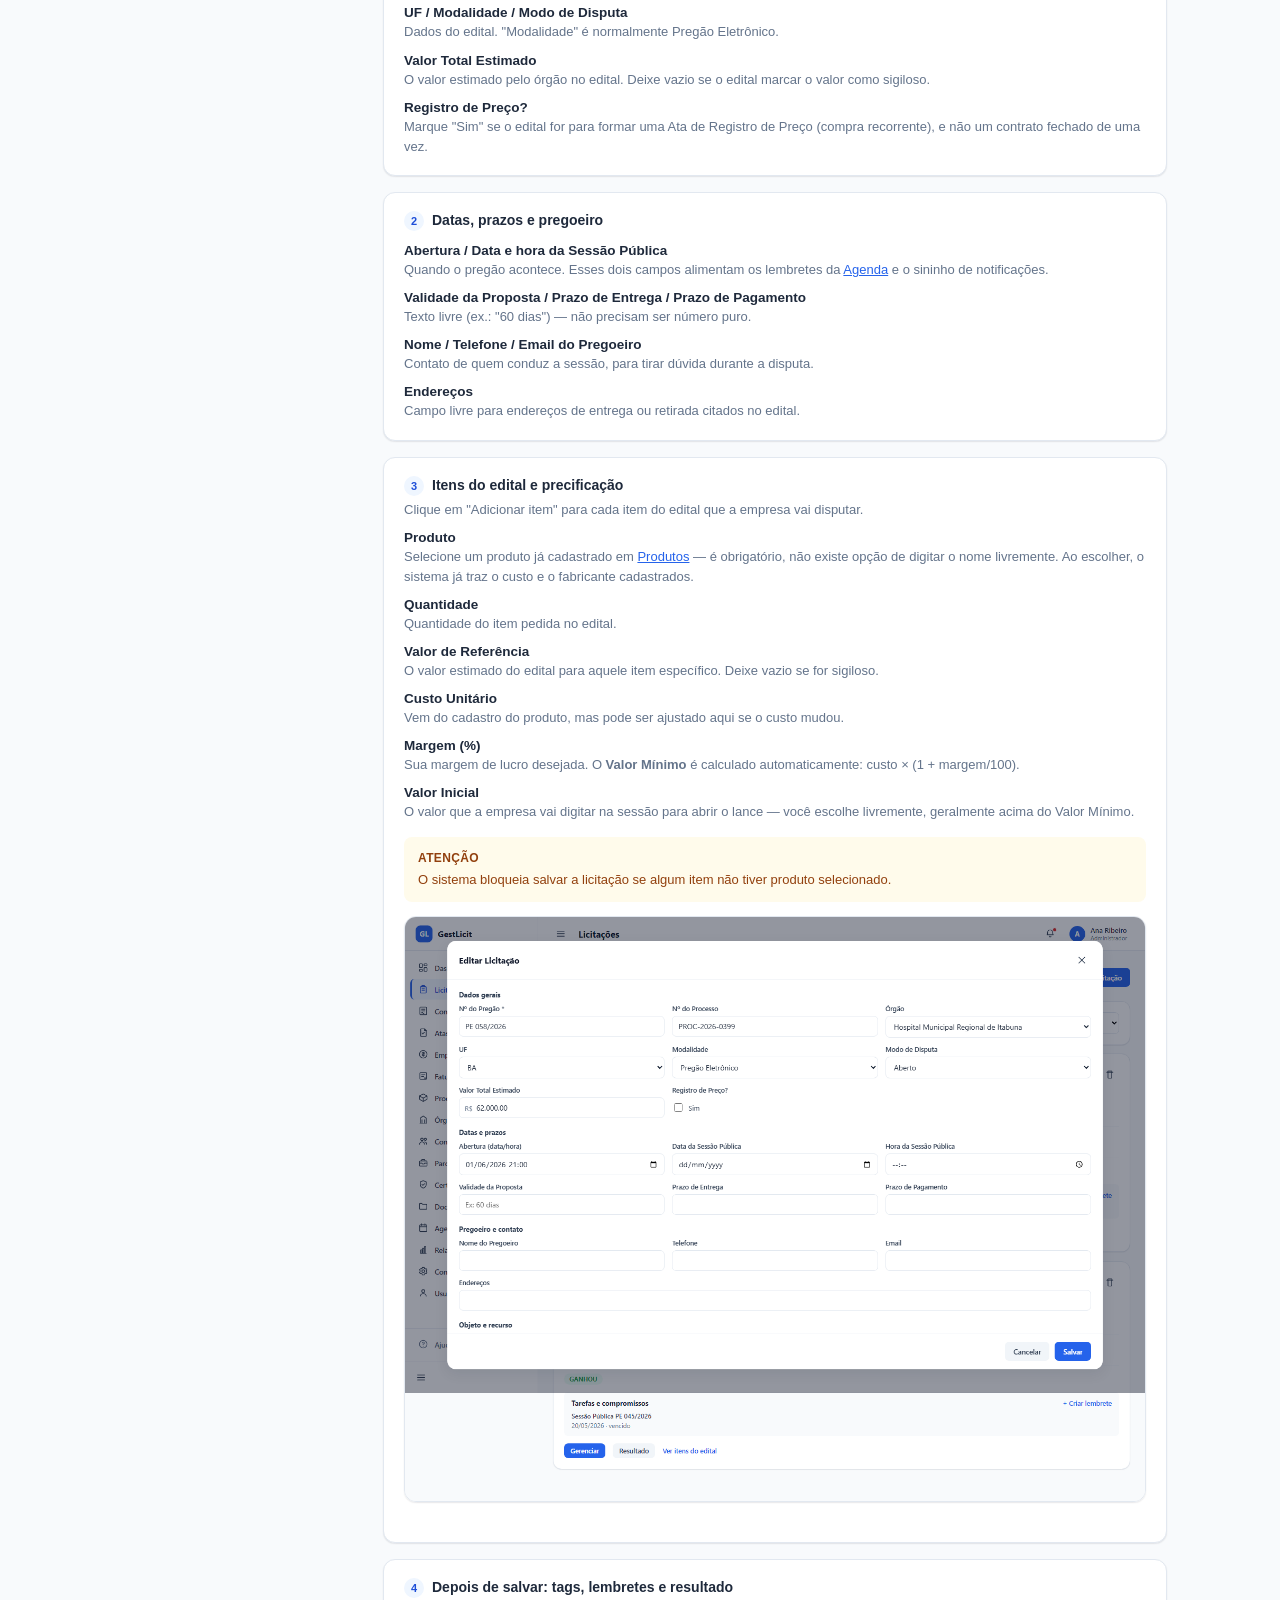
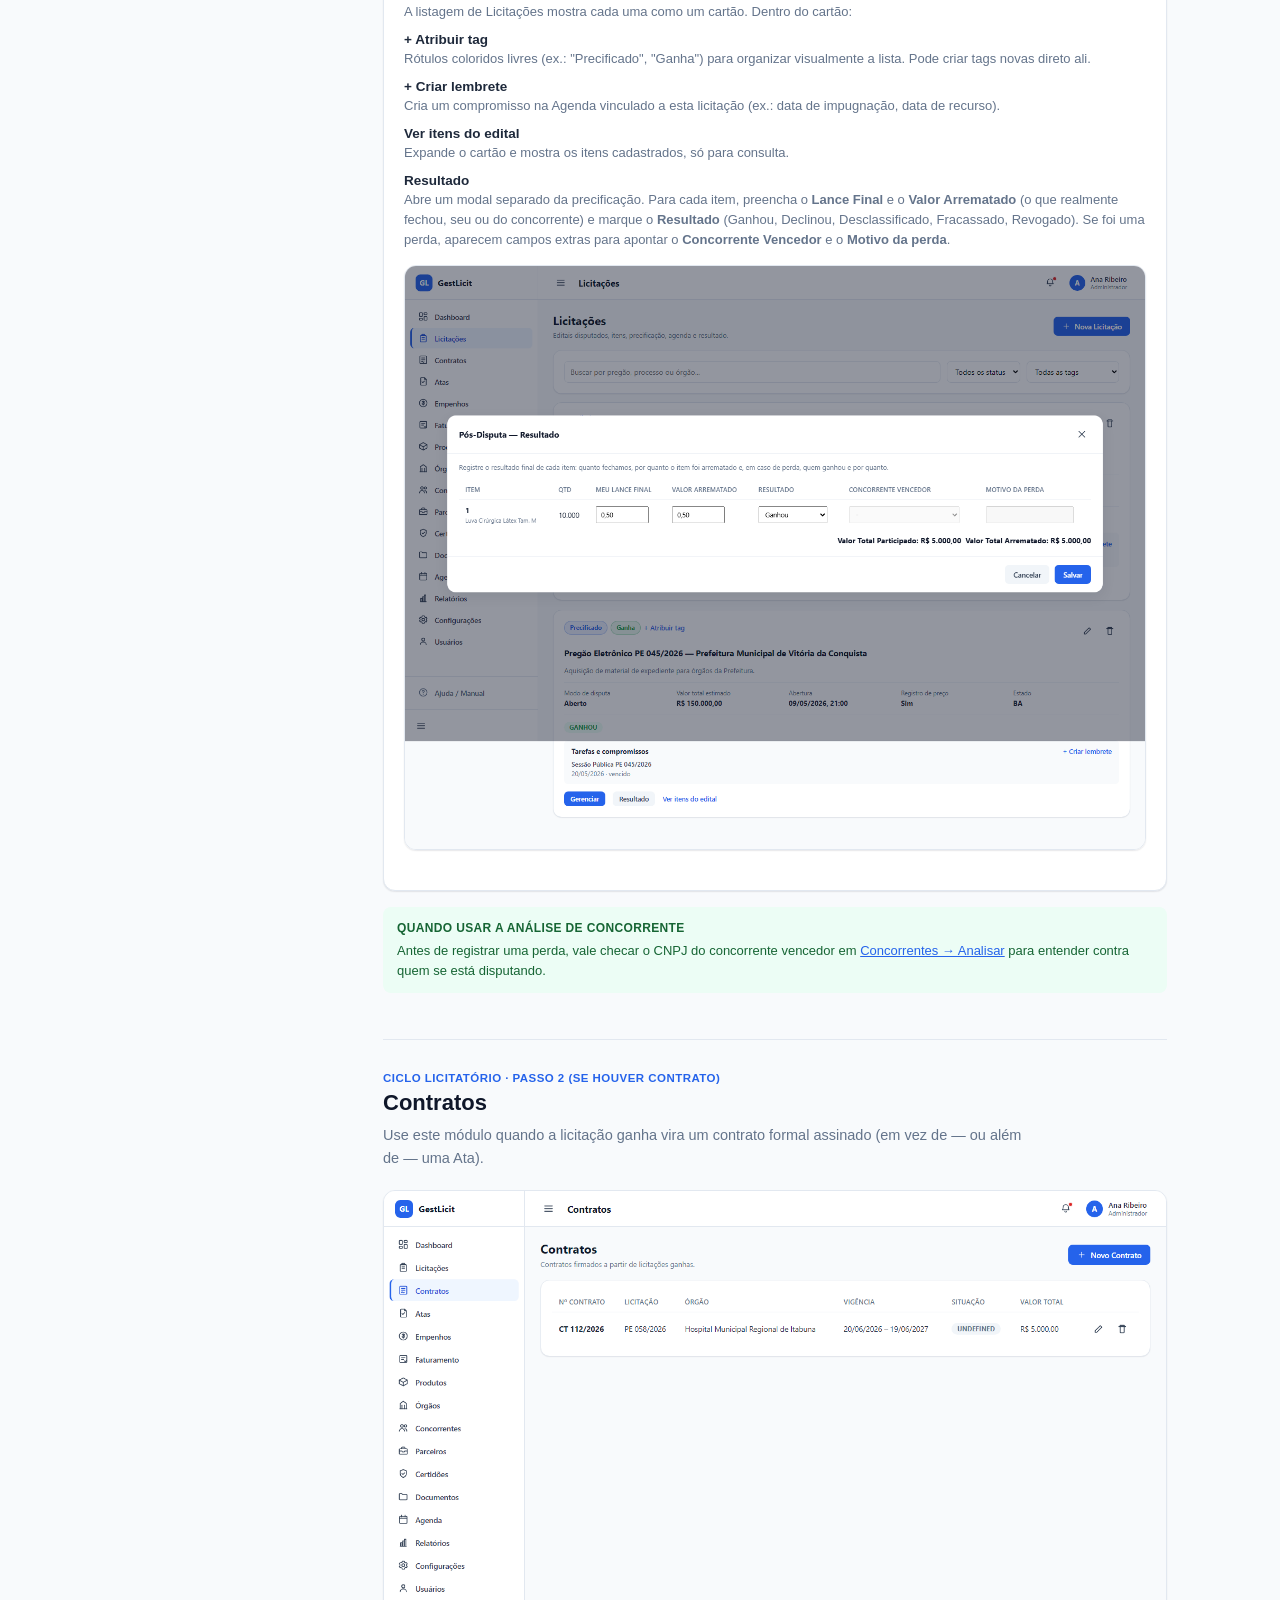
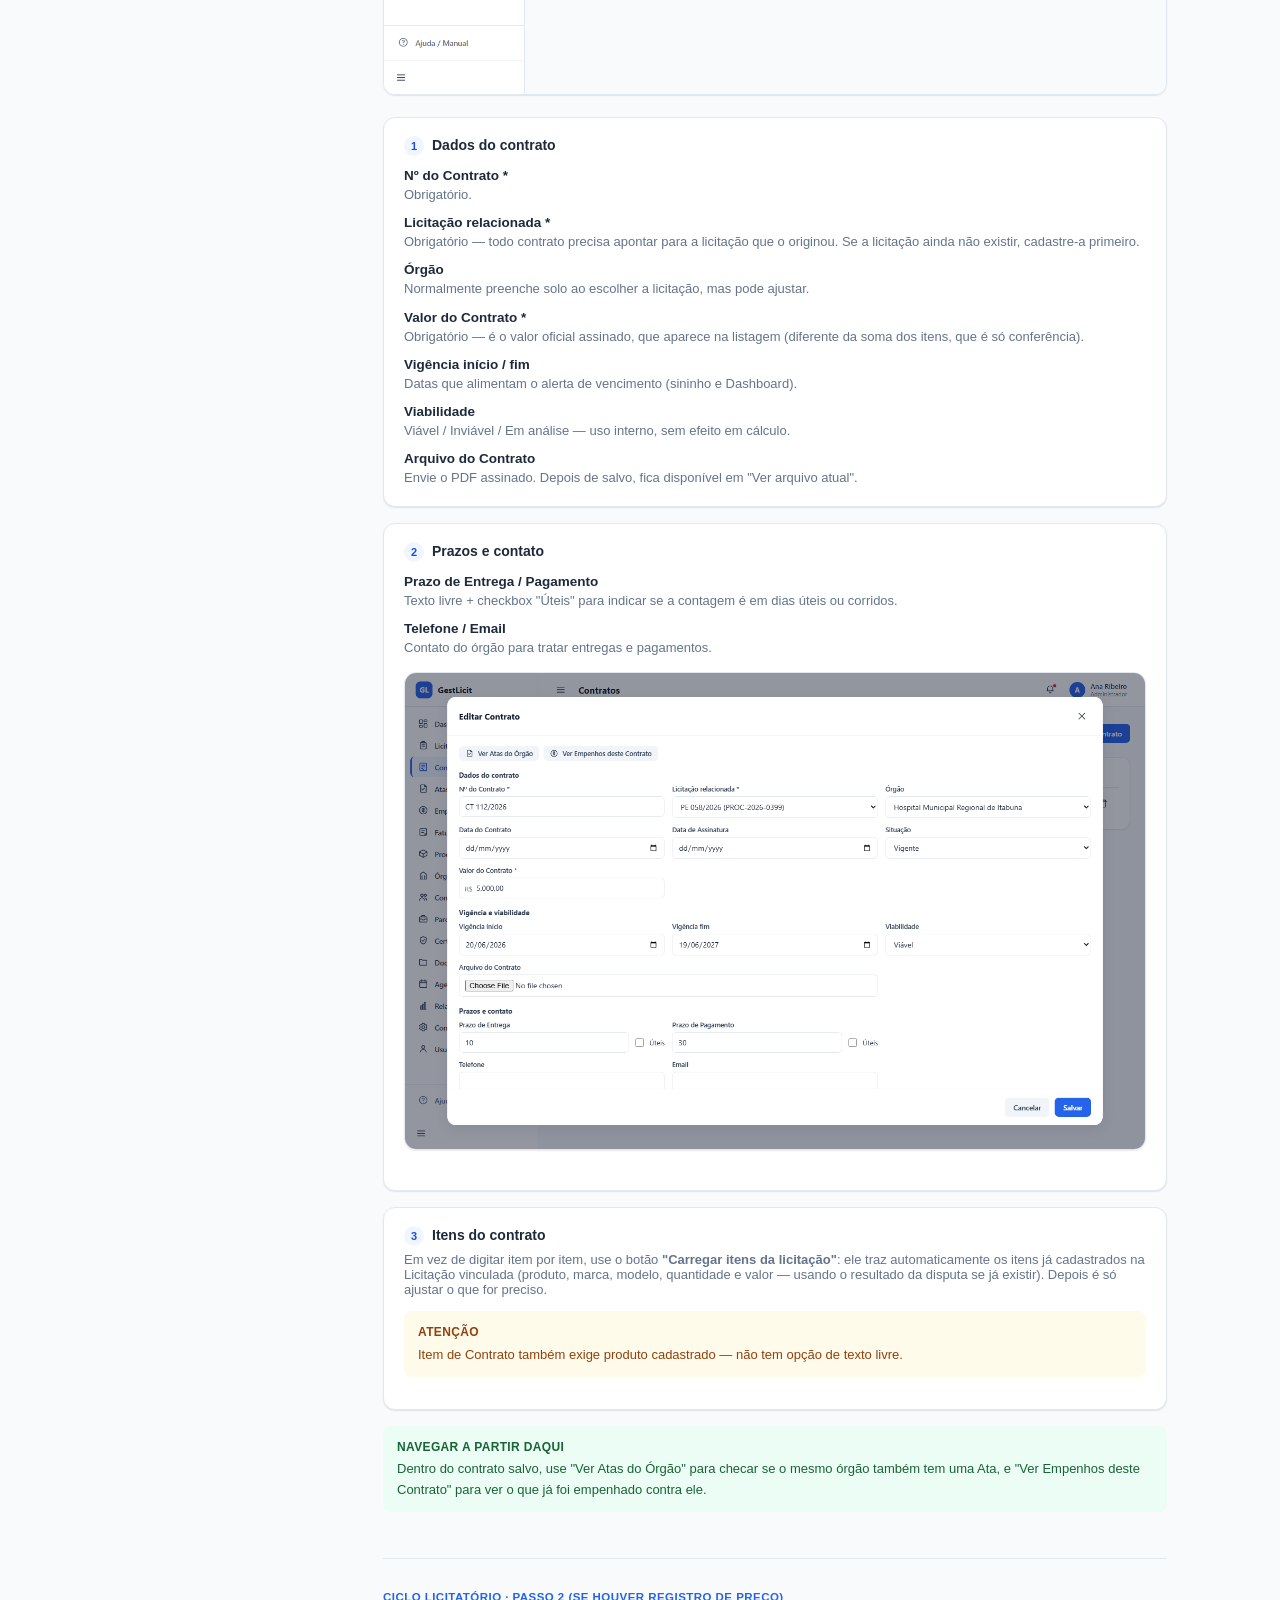
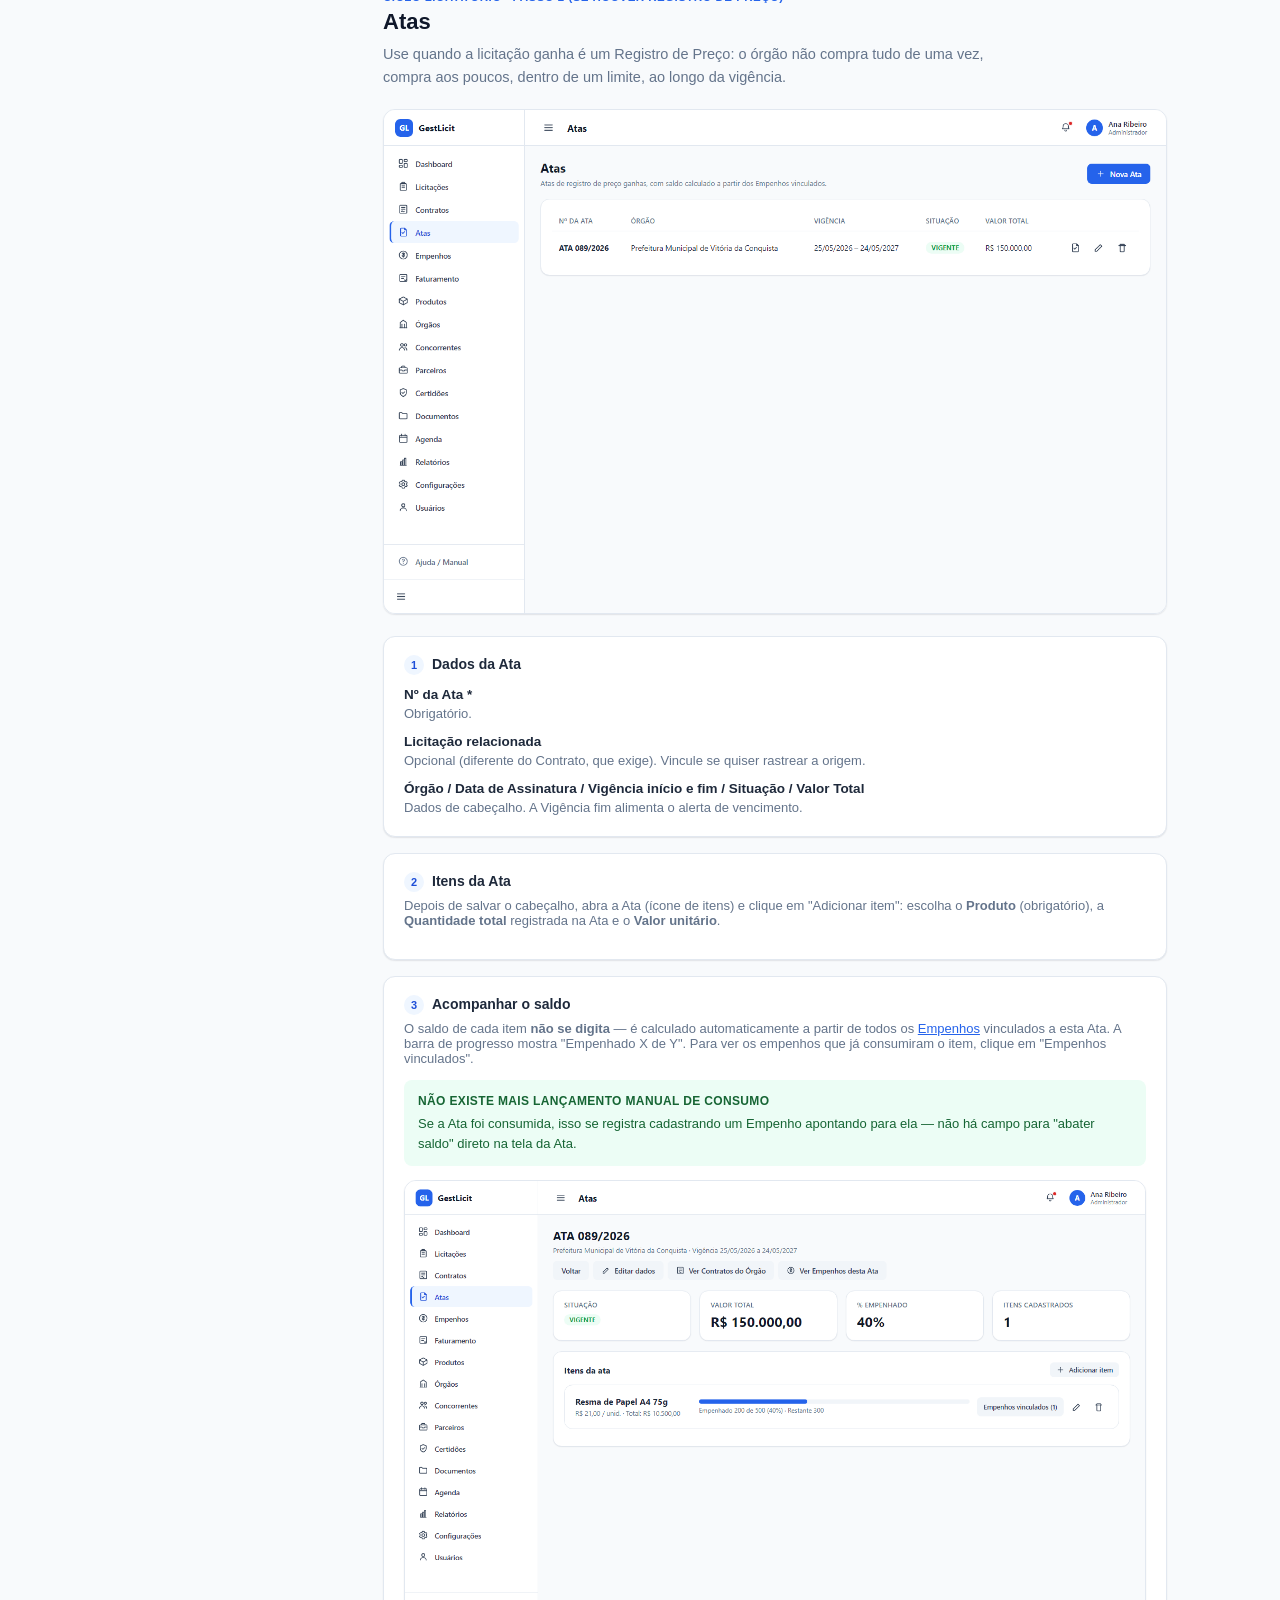
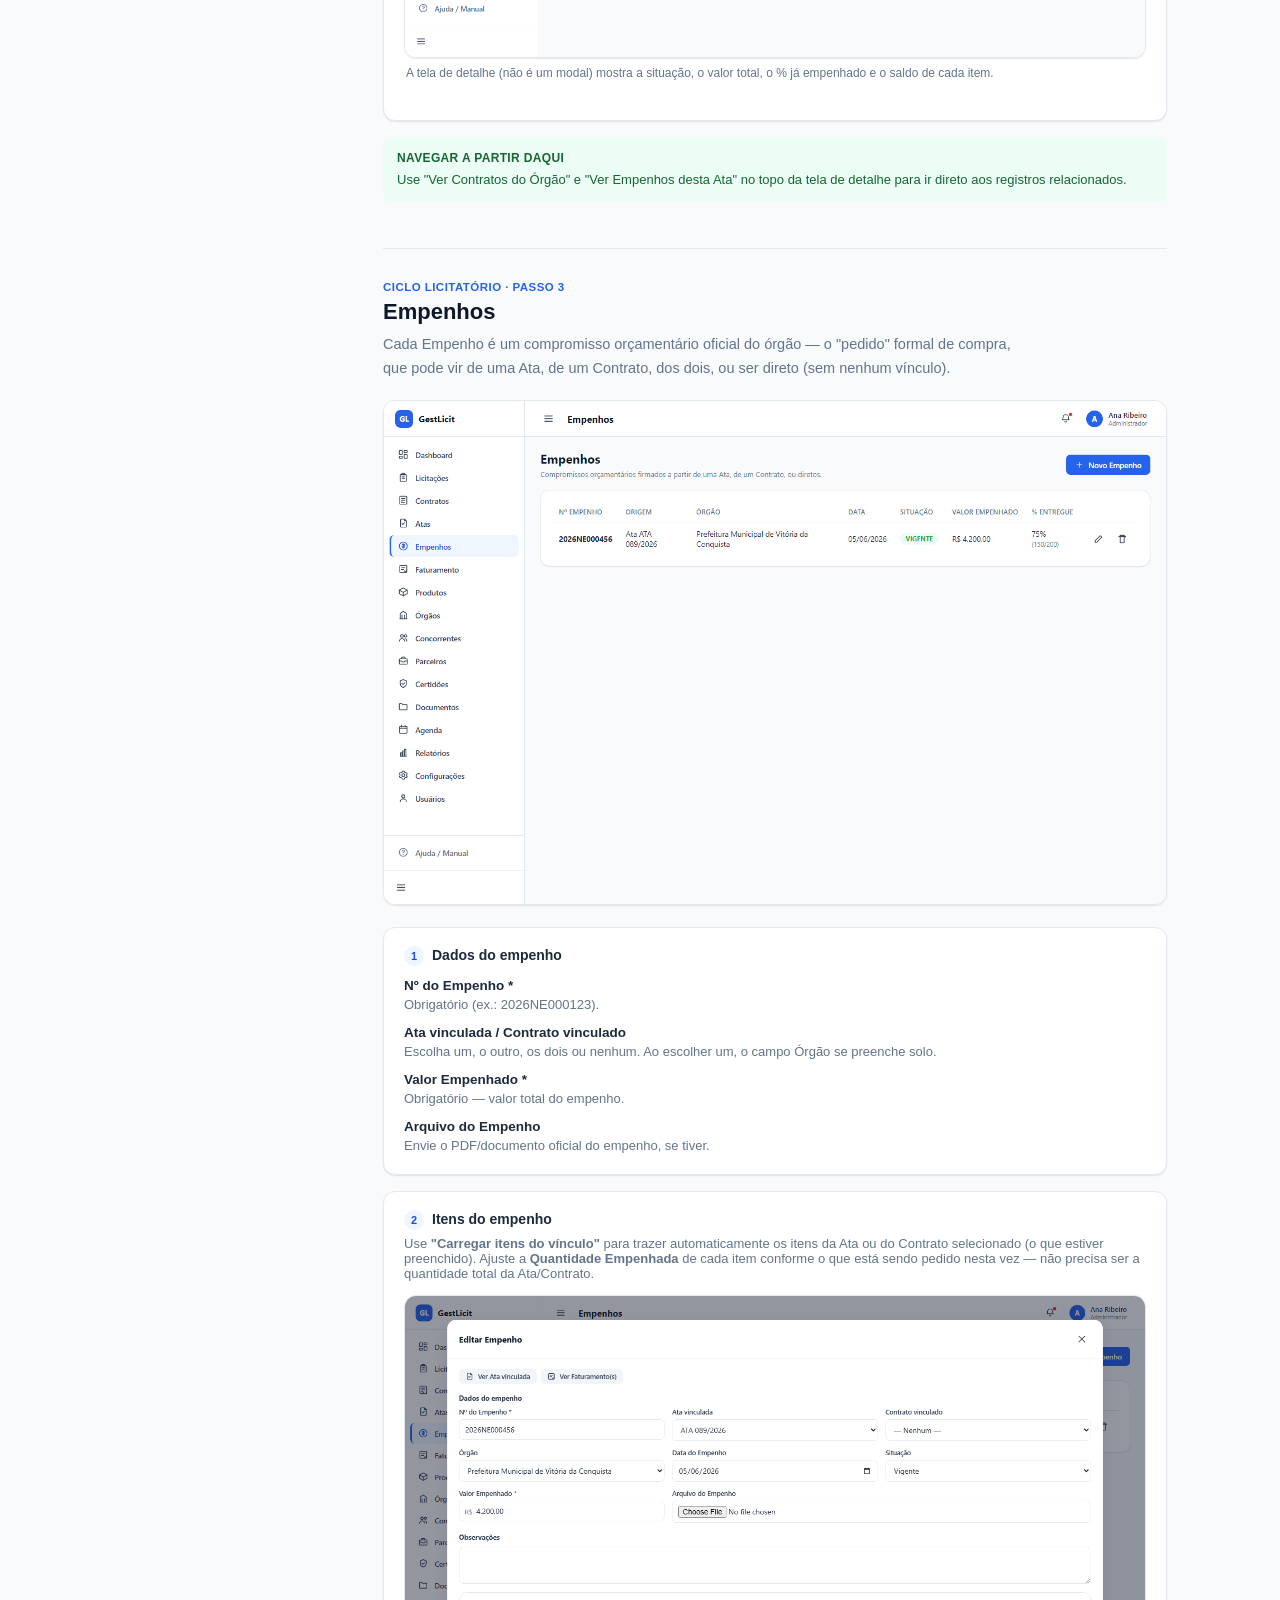
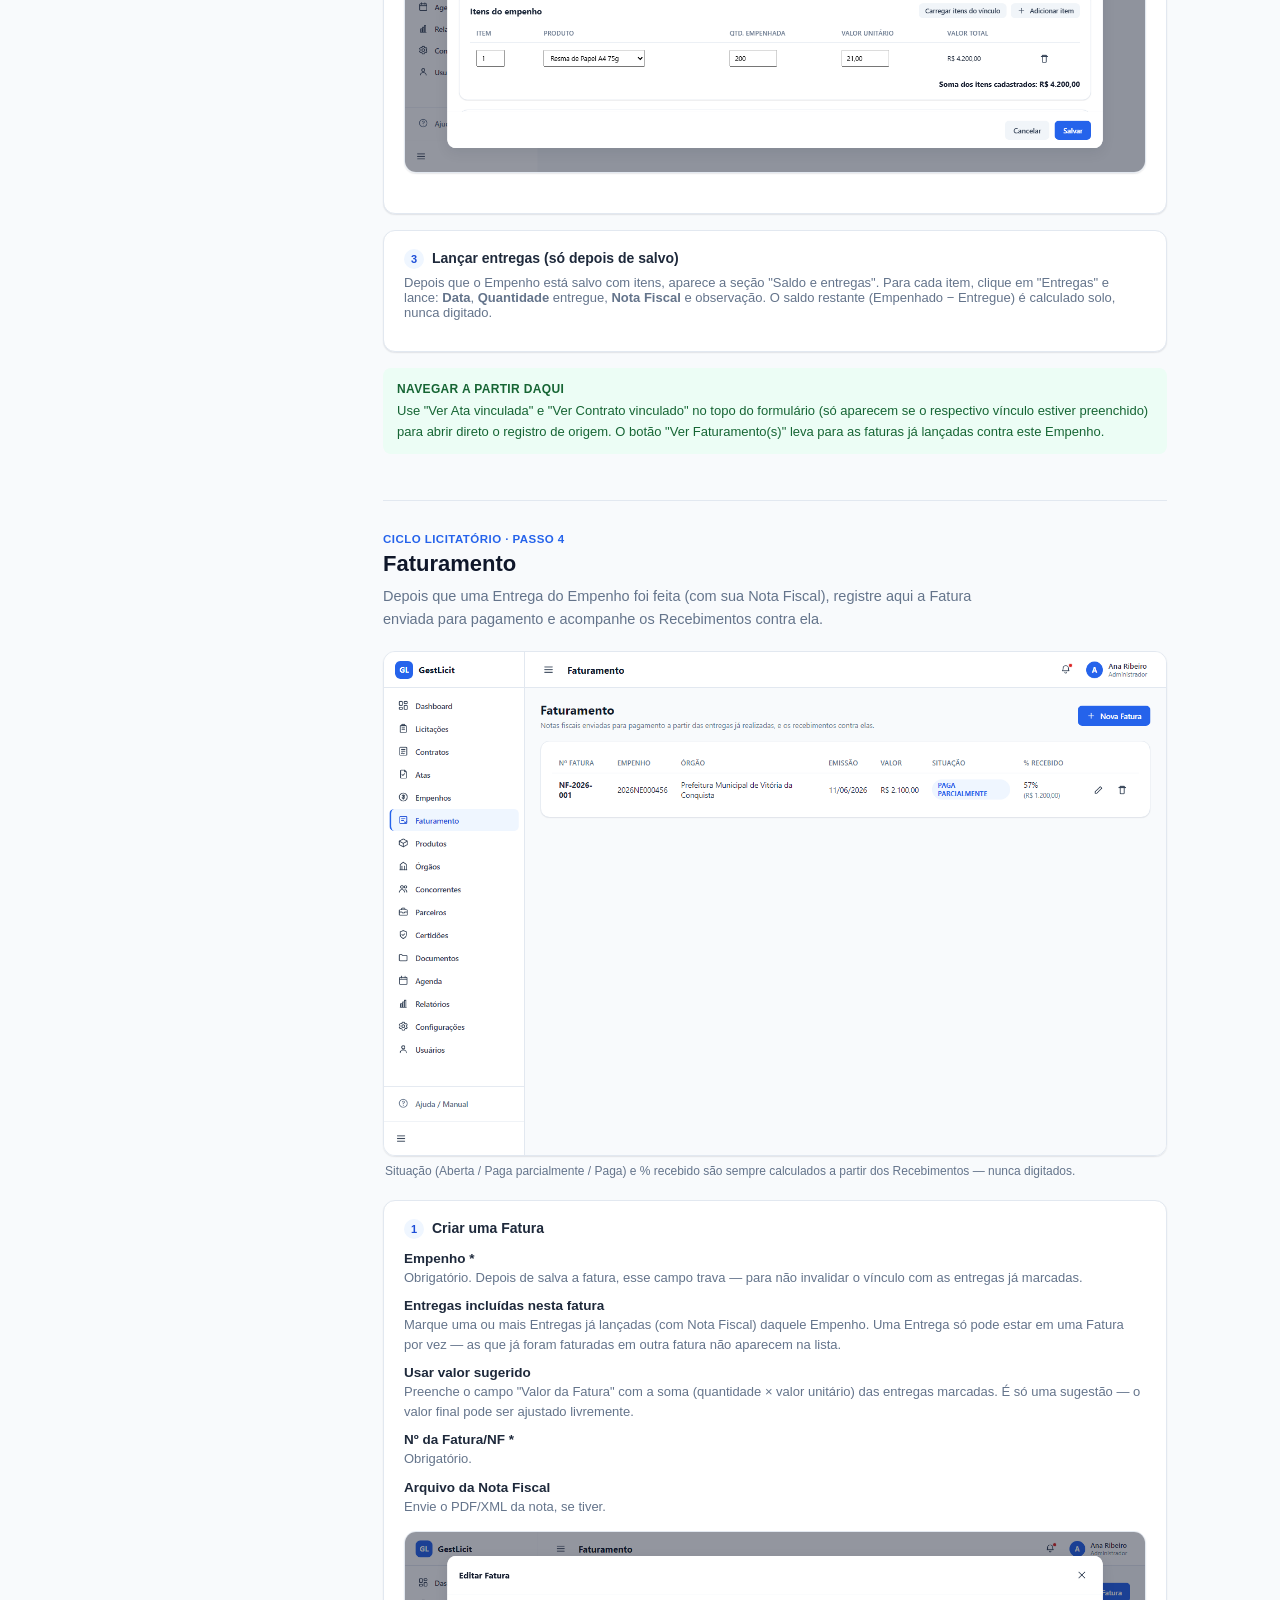
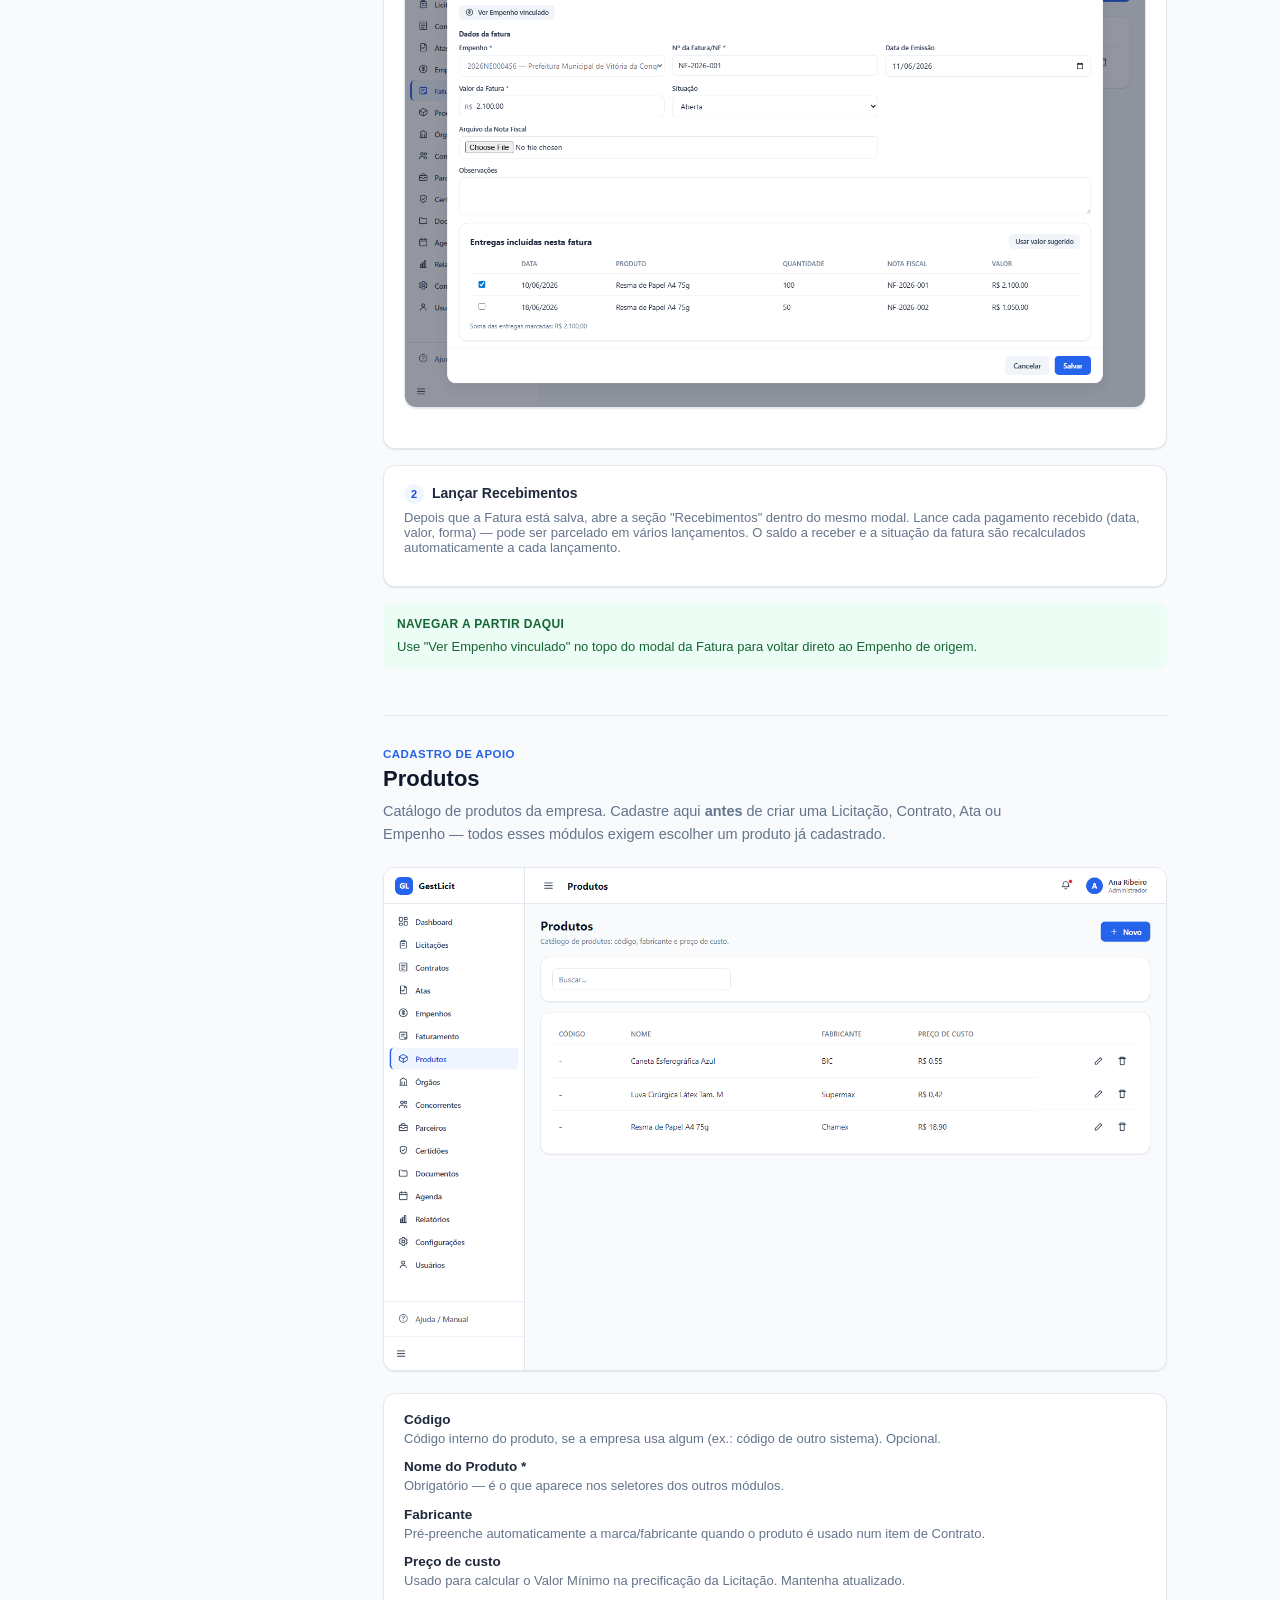
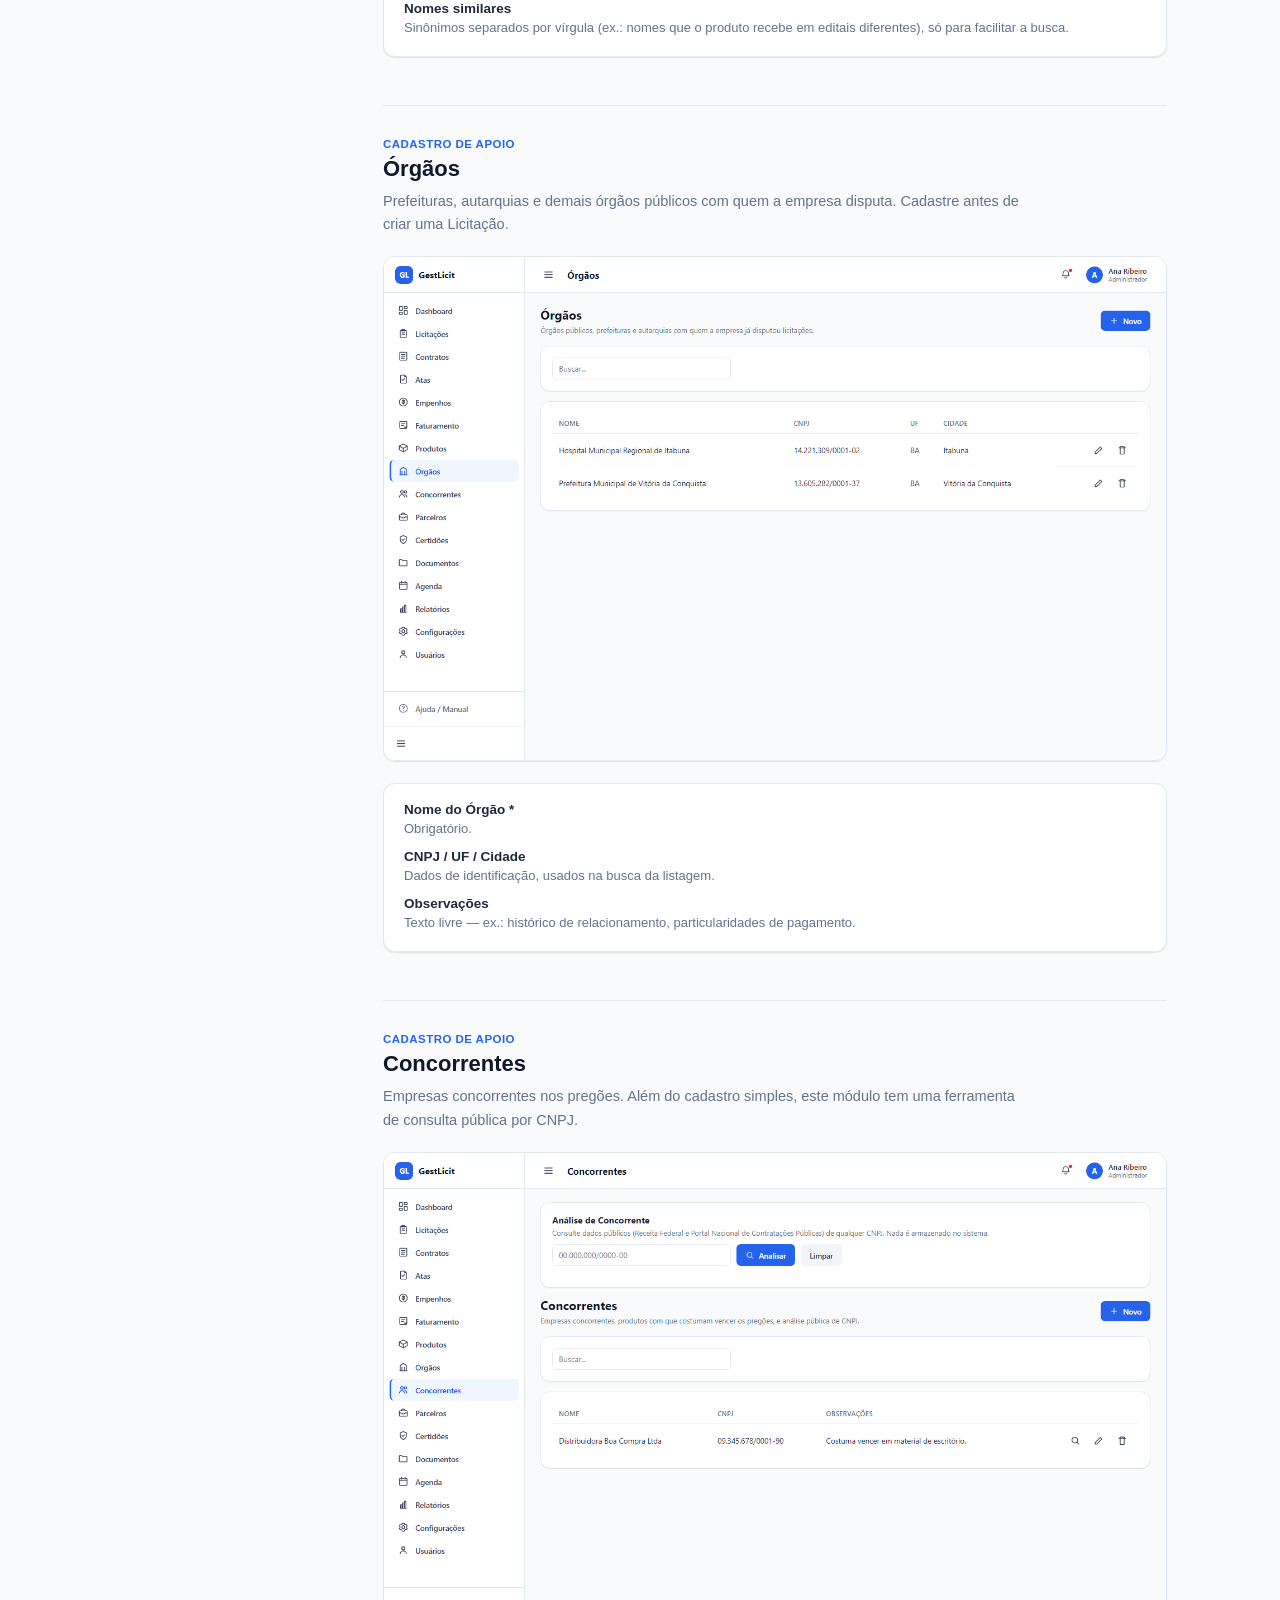
==== commit 03b8e86b: "Torna o manual dinamico com screenshots reais de cada tela Adiciona 23 capturas de tela (geradas com" ====
--- a/manual.html
+++ b/manual.html
@@ -74,6 +74,21 @@
 
   code { background: var(--gray-100); border-radius: 4px; padding: 1px 5px; font-size: 12.5px; }
 
+  .shot-wrap { margin: 14px 0 22px; }
+  .shot {
+    width: 100%; display: block; border: 1px solid var(--gray-200); border-radius: var(--radius);
+    box-shadow: var(--shadow); cursor: zoom-in; transition: box-shadow .15s, transform .15s;
+  }
+  .shot:hover { box-shadow: 0 8px 24px rgba(15,23,42,.12); transform: translateY(-1px); }
+  .shot-cap { font-size: 12px; color: var(--gray-500); margin: 8px 2px 0; }
+
+  .lightbox {
+    position: fixed; inset: 0; background: rgba(15,23,42,.72); display: none;
+    align-items: center; justify-content: center; padding: 40px; z-index: 50; cursor: zoom-out;
+  }
+  .lightbox.show { display: flex; }
+  .lightbox img { max-width: 100%; max-height: 100%; border-radius: 10px; box-shadow: 0 20px 60px rgba(0,0,0,.4); }
+
   @media (max-width: 880px) {
     .toc { display: none; }
     .content { padding: 28px 20px 80px; }
@@ -95,6 +110,7 @@
     <a href="#contratos">Contratos</a>
     <a href="#atas">Atas</a>
     <a href="#empenhos">Empenhos</a>
+    <a href="#faturamento">Faturamento</a>
 
     <div class="toc-group-label">Cadastros de apoio</div>
     <a href="#produtos">Produtos</a>
@@ -130,8 +146,12 @@
         <span>Licitação</span><span class="arrow">→</span>
         <span>Contrato e/ou Ata</span><span class="arrow">→</span>
         <span>Empenho</span><span class="arrow">→</span>
-        <span>Entregas</span>
-      </div>
+        <span>Entregas</span><span class="arrow">→</span>
+        <span>Faturamento</span><span class="arrow">→</span>
+        <span>Recebimentos</span>
+      </div>
+
+      <div class="tip"><strong>Dica</strong>Clique em qualquer imagem deste manual para ver em tamanho maior.</div>
 
       <div class="card">
         <h3>O que é cada etapa, em uma frase</h3>
@@ -141,6 +161,8 @@
           <dt>Ata</dt><dd>O registro de preço ganho — usado quando o órgão compra aos poucos, ao longo do tempo, dentro de um limite.</dd>
           <dt>Empenho</dt><dd>Cada "pedido de compra" oficial que o órgão emite, puxando de uma Ata e/ou de um Contrato (ou direto, sem nenhum dos dois).</dd>
           <dt>Entrega</dt><dd>O que de fato foi entregue de cada Empenho, lançado dentro da própria tela de Empenho.</dd>
+          <dt>Faturamento</dt><dd>A Nota Fiscal enviada para pagamento, agrupando uma ou mais Entregas já lançadas.</dd>
+          <dt>Recebimento</dt><dd>Os pagamentos recebidos contra cada Fatura, lançados dentro da própria tela de Faturamento.</dd>
         </dl>
       </div>
 
@@ -159,6 +181,9 @@
       <div class="modulo-eyebrow">Visão geral</div>
       <h2>Dashboard</h2>
       <p class="dek">Primeira tela ao entrar. Não tem nada para preencher — é um resumo automático do que já foi cadastrado.</p>
+      <div class="shot-wrap">
+        <img class="shot" src="Imagens/manual/dashboard.png" alt="Tela do Dashboard, com indicadores, gráficos e alertas de vencimento" />
+      </div>
       <div class="card">
         <dl class="fields">
           <dt>Taxa de êxito</dt><dd>% de itens de licitação com resultado "Ganhou" sobre o total de itens já decididos (ignora os que ainda estão "Em disputa").</dd>
@@ -173,6 +198,11 @@
       <div class="modulo-eyebrow">Ciclo licitatório · Passo 1</div>
       <h2>Licitações</h2>
       <p class="dek">Cadastre cada edital que a empresa vai disputar (ou já disputou). É o módulo mais completo do sistema — cobre desde o recebimento do edital até o resultado final.</p>
+
+      <div class="shot-wrap">
+        <img class="shot" src="Imagens/manual/licitacoes_lista.png" alt="Listagem de Licitações em cartões, com tags, status e tarefas" />
+        <p class="shot-cap">Cada licitação é um cartão: tags, status, lembretes da Agenda e os botões Gerenciar / Resultado / Ver itens.</p>
+      </div>
 
       <div class="card">
         <h3><span class="step-no">1</span>Dados gerais do edital</h3>
@@ -208,6 +238,9 @@
           <dt>Valor Inicial</dt><dd>O valor que a empresa vai digitar na sessão para abrir o lance — você escolhe livremente, geralmente acima do Valor Mínimo.</dd>
         </dl>
         <div class="warn"><strong>Atenção</strong>O sistema bloqueia salvar a licitação se algum item não tiver produto selecionado.</div>
+        <div class="shot-wrap">
+          <img class="shot" src="Imagens/manual/licitacoes_modal.png" alt="Modal de cadastro da Licitação, com dados gerais e itens/precificação" />
+        </div>
       </div>
 
       <div class="card">
@@ -219,6 +252,9 @@
           <dt>Ver itens do edital</dt><dd>Expande o cartão e mostra os itens cadastrados, só para consulta.</dd>
           <dt>Resultado</dt><dd>Abre um modal separado da precificação. Para cada item, preencha o <strong>Lance Final</strong> e o <strong>Valor Arrematado</strong> (o que realmente fechou, seu ou do concorrente) e marque o <strong>Resultado</strong> (Ganhou, Declinou, Desclassificado, Fracassado, Revogado). Se foi uma perda, aparecem campos extras para apontar o <strong>Concorrente Vencedor</strong> e o <strong>Motivo da perda</strong>.</dd>
         </dl>
+        <div class="shot-wrap">
+          <img class="shot" src="Imagens/manual/licitacoes_resultado.png" alt="Modal de Resultado da disputa, separado da precificação" />
+        </div>
       </div>
 
       <div class="tip"><strong>Quando usar a Análise de Concorrente</strong>Antes de registrar uma perda, vale checar o CNPJ do concorrente vencedor em <a href="#concorrentes">Concorrentes → Analisar</a> para entender contra quem se está disputando.</div>
@@ -228,6 +264,10 @@
       <div class="modulo-eyebrow">Ciclo licitatório · Passo 2 (se houver contrato)</div>
       <h2>Contratos</h2>
       <p class="dek">Use este módulo quando a licitação ganha vira um contrato formal assinado (em vez de — ou além de — uma Ata).</p>
+
+      <div class="shot-wrap">
+        <img class="shot" src="Imagens/manual/contratos_lista.png" alt="Listagem de Contratos" />
+      </div>
 
       <div class="card">
         <h3><span class="step-no">1</span>Dados do contrato</h3>
@@ -248,6 +288,9 @@
           <dt>Prazo de Entrega / Pagamento</dt><dd>Texto livre + checkbox "Úteis" para indicar se a contagem é em dias úteis ou corridos.</dd>
           <dt>Telefone / Email</dt><dd>Contato do órgão para tratar entregas e pagamentos.</dd>
         </dl>
+        <div class="shot-wrap">
+          <img class="shot" src="Imagens/manual/contratos_modal.png" alt="Modal de cadastro do Contrato" />
+        </div>
       </div>
 
       <div class="card">
@@ -264,6 +307,10 @@
       <h2>Atas</h2>
       <p class="dek">Use quando a licitação ganha é um Registro de Preço: o órgão não compra tudo de uma vez, compra aos poucos, dentro de um limite, ao longo da vigência.</p>
 
+      <div class="shot-wrap">
+        <img class="shot" src="Imagens/manual/atas_lista.png" alt="Listagem de Atas" />
+      </div>
+
       <div class="card">
         <h3><span class="step-no">1</span>Dados da Ata</h3>
         <dl class="fields">
@@ -282,6 +329,10 @@
         <h3><span class="step-no">3</span>Acompanhar o saldo</h3>
         <p style="font-size:13px; color:var(--gray-500); margin-top:-6px;">O saldo de cada item <strong>não se digita</strong> — é calculado automaticamente a partir de todos os <a href="#empenhos">Empenhos</a> vinculados a esta Ata. A barra de progresso mostra "Empenhado X de Y". Para ver os empenhos que já consumiram o item, clique em "Empenhos vinculados".</p>
         <div class="tip"><strong>Não existe mais lançamento manual de consumo</strong>Se a Ata foi consumida, isso se registra cadastrando um Empenho apontando para ela — não há campo para "abater saldo" direto na tela da Ata.</div>
+        <div class="shot-wrap">
+          <img class="shot" src="Imagens/manual/atas_detalhe.png" alt="Tela de detalhe da Ata, com situação, % empenhado e saldo por item" />
+          <p class="shot-cap">A tela de detalhe (não é um modal) mostra a situação, o valor total, o % já empenhado e o saldo de cada item.</p>
+        </div>
       </div>
 
       <div class="tip"><strong>Navegar a partir daqui</strong>Use "Ver Contratos do Órgão" e "Ver Empenhos desta Ata" no topo da tela de detalhe para ir direto aos registros relacionados.</div>
@@ -292,6 +343,10 @@
       <h2>Empenhos</h2>
       <p class="dek">Cada Empenho é um compromisso orçamentário oficial do órgão — o "pedido" formal de compra, que pode vir de uma Ata, de um Contrato, dos dois, ou ser direto (sem nenhum vínculo).</p>
 
+      <div class="shot-wrap">
+        <img class="shot" src="Imagens/manual/empenhos_lista.png" alt="Listagem de Empenhos, com origem, valor e % entregue" />
+      </div>
+
       <div class="card">
         <h3><span class="step-no">1</span>Dados do empenho</h3>
         <dl class="fields">
@@ -305,6 +360,9 @@
       <div class="card">
         <h3><span class="step-no">2</span>Itens do empenho</h3>
         <p style="font-size:13px; color:var(--gray-500); margin-top:-6px;">Use <strong>"Carregar itens do vínculo"</strong> para trazer automaticamente os itens da Ata ou do Contrato selecionado (o que estiver preenchido). Ajuste a <strong>Quantidade Empenhada</strong> de cada item conforme o que está sendo pedido nesta vez — não precisa ser a quantidade total da Ata/Contrato.</p>
+        <div class="shot-wrap">
+          <img class="shot" src="Imagens/manual/empenhos_modal.png" alt="Modal de cadastro do Empenho, com vínculo e itens" />
+        </div>
       </div>
 
       <div class="card">
@@ -312,13 +370,48 @@
         <p style="font-size:13px; color:var(--gray-500); margin-top:-6px;">Depois que o Empenho está salvo com itens, aparece a seção "Saldo e entregas". Para cada item, clique em "Entregas" e lance: <strong>Data</strong>, <strong>Quantidade</strong> entregue, <strong>Nota Fiscal</strong> e observação. O saldo restante (Empenhado − Entregue) é calculado solo, nunca digitado.</p>
       </div>
 
-      <div class="tip"><strong>Navegar a partir daqui</strong>Use "Ver Ata vinculada" e "Ver Contrato vinculado" no topo do formulário (só aparecem se o respectivo vínculo estiver preenchido) para abrir direto o registro de origem.</div>
+      <div class="tip"><strong>Navegar a partir daqui</strong>Use "Ver Ata vinculada" e "Ver Contrato vinculado" no topo do formulário (só aparecem se o respectivo vínculo estiver preenchido) para abrir direto o registro de origem. O botão "Ver Faturamento(s)" leva para as faturas já lançadas contra este Empenho.</div>
+    </section>
+
+    <section class="modulo" id="faturamento">
+      <div class="modulo-eyebrow">Ciclo licitatório · Passo 4</div>
+      <h2>Faturamento</h2>
+      <p class="dek">Depois que uma Entrega do Empenho foi feita (com sua Nota Fiscal), registre aqui a Fatura enviada para pagamento e acompanhe os Recebimentos contra ela.</p>
+
+      <div class="shot-wrap">
+        <img class="shot" src="Imagens/manual/faturamento_lista.png" alt="Listagem de Faturamento, com situação e % recebido" />
+        <p class="shot-cap">Situação (Aberta / Paga parcialmente / Paga) e % recebido são sempre calculados a partir dos Recebimentos — nunca digitados.</p>
+      </div>
+
+      <div class="card">
+        <h3><span class="step-no">1</span>Criar uma Fatura</h3>
+        <dl class="fields">
+          <dt>Empenho *</dt><dd>Obrigatório. Depois de salva a fatura, esse campo trava — para não invalidar o vínculo com as entregas já marcadas.</dd>
+          <dt>Entregas incluídas nesta fatura</dt><dd>Marque uma ou mais Entregas já lançadas (com Nota Fiscal) daquele Empenho. Uma Entrega só pode estar em uma Fatura por vez — as que já foram faturadas em outra fatura não aparecem na lista.</dd>
+          <dt>Usar valor sugerido</dt><dd>Preenche o campo "Valor da Fatura" com a soma (quantidade × valor unitário) das entregas marcadas. É só uma sugestão — o valor final pode ser ajustado livremente.</dd>
+          <dt>Nº da Fatura/NF *</dt><dd>Obrigatório.</dd>
+          <dt>Arquivo da Nota Fiscal</dt><dd>Envie o PDF/XML da nota, se tiver.</dd>
+        </dl>
+        <div class="shot-wrap">
+          <img class="shot" src="Imagens/manual/faturamento_modal.png" alt="Modal de cadastro da Fatura, com checklist de entregas e recebimentos" />
+        </div>
+      </div>
+
+      <div class="card">
+        <h3><span class="step-no">2</span>Lançar Recebimentos</h3>
+        <p style="font-size:13px; color:var(--gray-500); margin-top:-6px;">Depois que a Fatura está salva, abre a seção "Recebimentos" dentro do mesmo modal. Lance cada pagamento recebido (data, valor, forma) — pode ser parcelado em vários lançamentos. O saldo a receber e a situação da fatura são recalculados automaticamente a cada lançamento.</p>
+      </div>
+
+      <div class="tip"><strong>Navegar a partir daqui</strong>Use "Ver Empenho vinculado" no topo do modal da Fatura para voltar direto ao Empenho de origem.</div>
     </section>
 
     <section class="modulo" id="produtos">
       <div class="modulo-eyebrow">Cadastro de apoio</div>
       <h2>Produtos</h2>
       <p class="dek">Catálogo de produtos da empresa. Cadastre aqui <strong>antes</strong> de criar uma Licitação, Contrato, Ata ou Empenho — todos esses módulos exigem escolher um produto já cadastrado.</p>
+      <div class="shot-wrap">
+        <img class="shot" src="Imagens/manual/produtos_lista.png" alt="Listagem de Produtos" />
+      </div>
       <div class="card">
         <dl class="fields">
           <dt>Código</dt><dd>Código interno do produto, se a empresa usa algum (ex.: código de outro sistema). Opcional.</dd>
@@ -334,6 +427,9 @@
       <div class="modulo-eyebrow">Cadastro de apoio</div>
       <h2>Órgãos</h2>
       <p class="dek">Prefeituras, autarquias e demais órgãos públicos com quem a empresa disputa. Cadastre antes de criar uma Licitação.</p>
+      <div class="shot-wrap">
+        <img class="shot" src="Imagens/manual/orgaos_lista.png" alt="Listagem de Órgãos" />
+      </div>
       <div class="card">
         <dl class="fields">
           <dt>Nome do Órgão *</dt><dd>Obrigatório.</dd>
@@ -347,6 +443,9 @@
       <div class="modulo-eyebrow">Cadastro de apoio</div>
       <h2>Concorrentes</h2>
       <p class="dek">Empresas concorrentes nos pregões. Além do cadastro simples, este módulo tem uma ferramenta de consulta pública por CNPJ.</p>
+      <div class="shot-wrap">
+        <img class="shot" src="Imagens/manual/concorrentes_lista.png" alt="Listagem de Concorrentes e campo de Análise de Concorrente" />
+      </div>
       <div class="card">
         <h3><span class="step-no">1</span>Cadastro</h3>
         <dl class="fields">
@@ -375,6 +474,9 @@
       <div class="modulo-eyebrow">Cadastro de apoio</div>
       <h2>Parceiros</h2>
       <p class="dek">Distribuidoras e revendas que representam a empresa em pregões — útil quando o item é vendido através de um parceiro, não diretamente.</p>
+      <div class="shot-wrap">
+        <img class="shot" src="Imagens/manual/parceiros_lista.png" alt="Listagem de Parceiros" />
+      </div>
       <div class="card">
         <dl class="fields">
           <dt>Razão Social *</dt><dd>Obrigatório.</dd>
@@ -388,6 +490,9 @@
       <div class="modulo-eyebrow">Controle e prazos</div>
       <h2>Certidões</h2>
       <p class="dek">Documentos de regularidade fiscal e trabalhista da própria empresa (FGTS, Federal, Trabalhista etc.), exigidos para participar de pregões.</p>
+      <div class="shot-wrap">
+        <img class="shot" src="Imagens/manual/certidoes_lista.png" alt="Listagem de Certidões, com situação de vencimento" />
+      </div>
       <div class="card">
         <dl class="fields">
           <dt>Tipo de Certidão *</dt><dd>Obrigatório — escolha da lista (FGTS, Federal, Estadual, Municipal, Trabalhista...).</dd>
@@ -403,6 +508,9 @@
       <div class="modulo-eyebrow">Controle e prazos</div>
       <h2>Documentos</h2>
       <p class="dek">Repositório central de arquivos — editais, propostas, atas assinadas, pareceres — sem precisar amarrar a um módulo específico.</p>
+      <div class="shot-wrap">
+        <img class="shot" src="Imagens/manual/documentos_lista.png" alt="Listagem de Documentos" />
+      </div>
       <div class="card">
         <dl class="fields">
           <dt>Categoria *</dt><dd>Classificação do arquivo, usada no filtro da listagem.</dd>
@@ -429,6 +537,9 @@
       <div class="card">
         <h3><span class="step-no">2</span>O que aparece no calendário</h3>
         <p style="font-size:13px; color:var(--gray-500); margin-top:-6px;">Além dos compromissos criados aqui, o calendário também mostra (sem precisar cadastrar nada): vencimento de Atas vigentes, de Contratos vigentes e de Certidões — cada um com uma cor diferente. Clicar num evento de vencimento leva direto para o módulo correspondente.</p>
+        <div class="shot-wrap">
+          <img class="shot" src="Imagens/manual/agenda_mes.png" alt="Agenda em visão de Mês, com eventos coloridos por tipo" />
+        </div>
       </div>
     </section>
 
@@ -442,6 +553,9 @@
           <dt>Alertas já vencidos</dt><dd>Itens já vencidos ("Vencido") sempre aparecem, mesmo que tenham sido marcados como lidos antes — não é possível silenciar de vez algo que já passou do prazo.</dd>
           <dt>O alerta "volta"?</dt><dd>Sim, se a data do registro mudar (ex.: renovou a Ata com nova vigência) — aí é um alerta novo, ainda não lido.</dd>
         </dl>
+        <div class="shot-wrap">
+          <img class="shot" src="Imagens/manual/notificacoes_dropdown.png" alt="Dropdown de alertas e lembretes, aberto pelo sininho" />
+        </div>
       </div>
     </section>
 
@@ -449,6 +563,9 @@
       <div class="modulo-eyebrow">Gestão</div>
       <h2>Relatórios</h2>
       <p class="dek">Exportações em Excel (e PDF, no caso de Resultado mensal) — não tem cadastro, só botões de exportar.</p>
+      <div class="shot-wrap">
+        <img class="shot" src="Imagens/manual/relatorios.png" alt="Tela de Relatórios, com botões de exportação" />
+      </div>
       <div class="card">
         <dl class="fields">
           <dt>Resultado mensal</dt><dd>Ganhou / Declinou / Desclassificado / Fracassado / Revogado, agrupado por mês, a partir da data da sessão.</dd>
@@ -470,6 +587,9 @@
           <dt>Perfil de acesso</dt><dd><strong>Administrador</strong> tem acesso a tudo, sem restrição. <strong>Usuário</strong> só vê as páginas marcadas abaixo.</dd>
           <dt>Páginas liberadas</dt><dd>Só aparece para perfil "Usuário" — marque cada página do menu que essa pessoa pode acessar.</dd>
         </dl>
+        <div class="shot-wrap">
+          <img class="shot" src="Imagens/manual/usuarios_lista.png" alt="Listagem de Usuários" />
+        </div>
       </div>
       <div class="card">
         <h3><span class="step-no">2</span>Editar um usuário existente</h3>
@@ -481,6 +601,9 @@
       <div class="modulo-eyebrow">Gestão</div>
       <h2>Configurações</h2>
       <p class="dek">Integrações externas e dados de demonstração — acessível a qualquer usuário com permissão de escrita, não só Administrador.</p>
+      <div class="shot-wrap">
+        <img class="shot" src="Imagens/manual/configuracoes.png" alt="Tela de Configurações, com integrações e dados de demonstração" />
+      </div>
       <div class="card">
         <h3><span class="step-no">1</span>Integrações</h3>
         <dl class="fields">
@@ -495,5 +618,23 @@
 
   </main>
 </div>
+
+<div class="lightbox" id="lightbox"><img id="lightbox-img" src="" alt="" /></div>
+
+<script>
+  const lightbox = document.getElementById('lightbox');
+  const lightboxImg = document.getElementById('lightbox-img');
+  document.querySelectorAll('.shot').forEach((img) => {
+    img.addEventListener('click', () => {
+      lightboxImg.src = img.src;
+      lightboxImg.alt = img.alt;
+      lightbox.classList.add('show');
+    });
+  });
+  lightbox.addEventListener('click', () => lightbox.classList.remove('show'));
+  document.addEventListener('keydown', (e) => {
+    if (e.key === 'Escape') lightbox.classList.remove('show');
+  });
+</script>
 </body>
 </html>
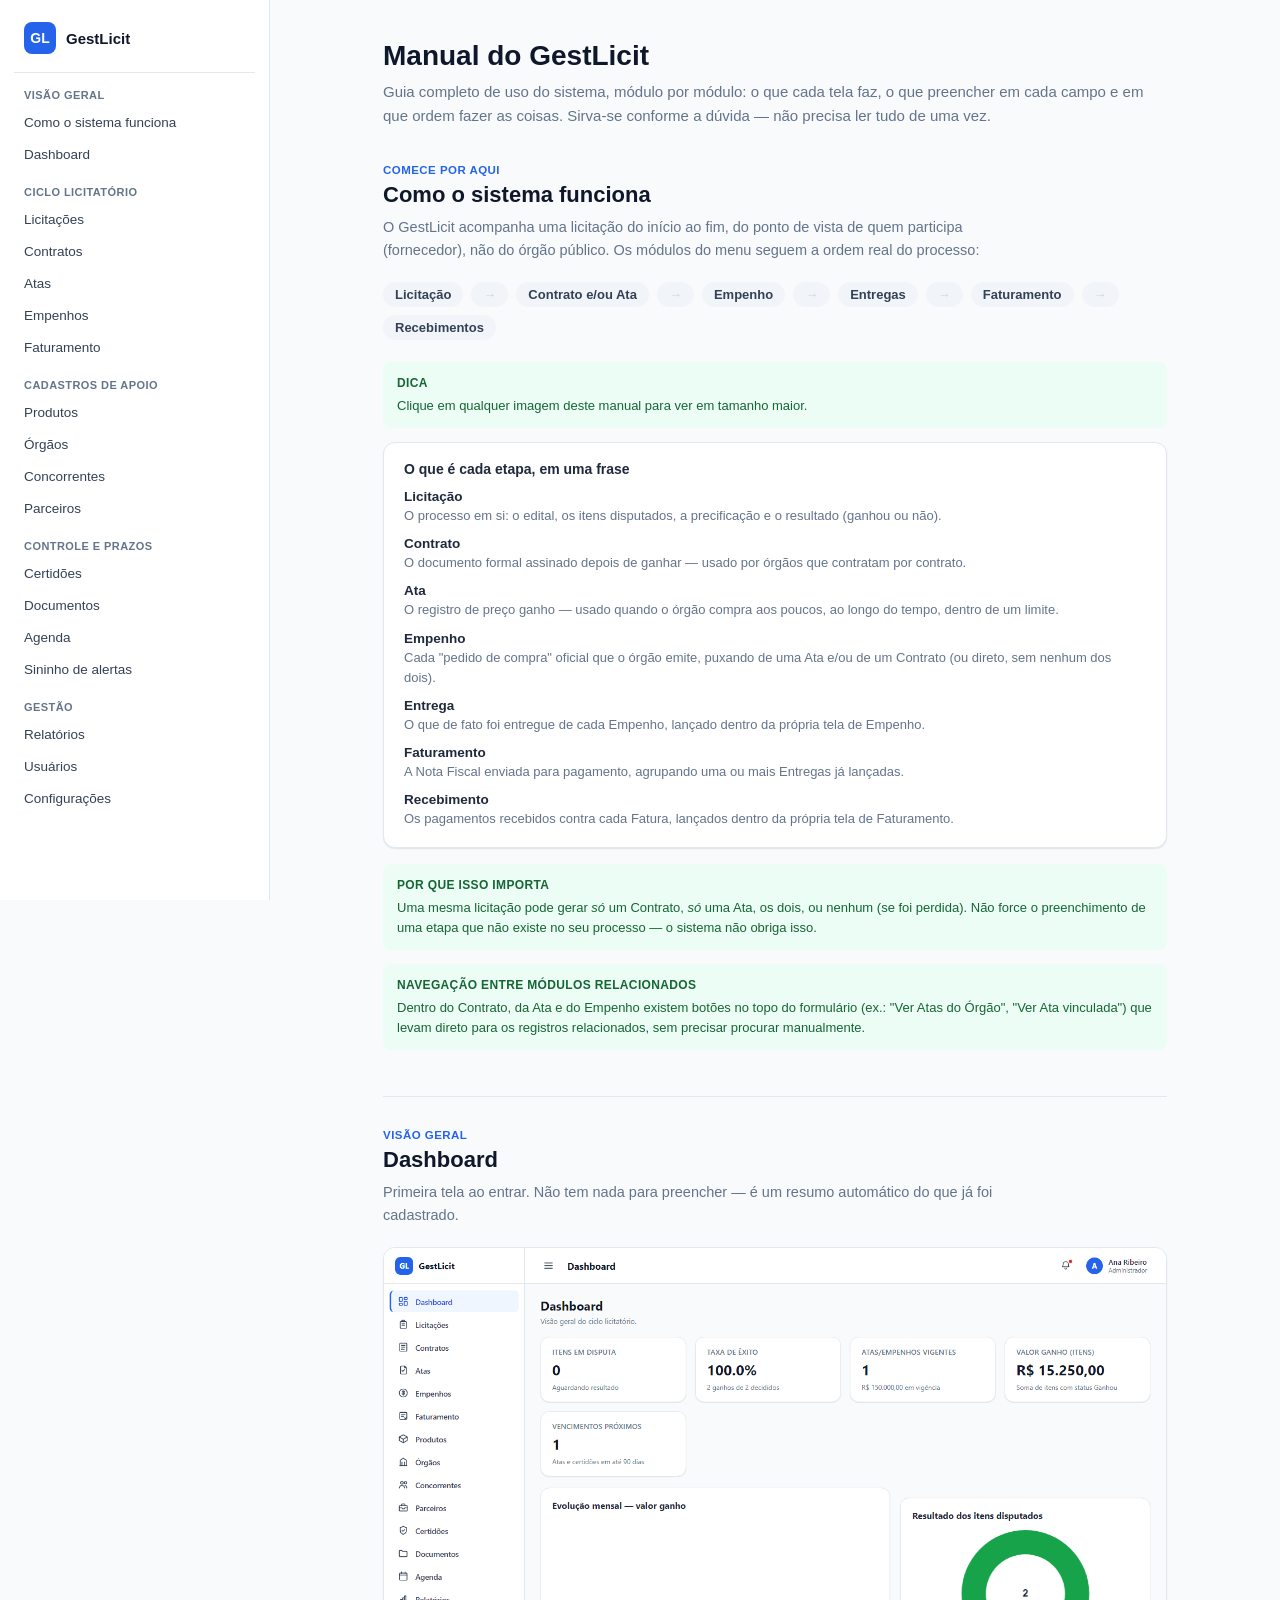
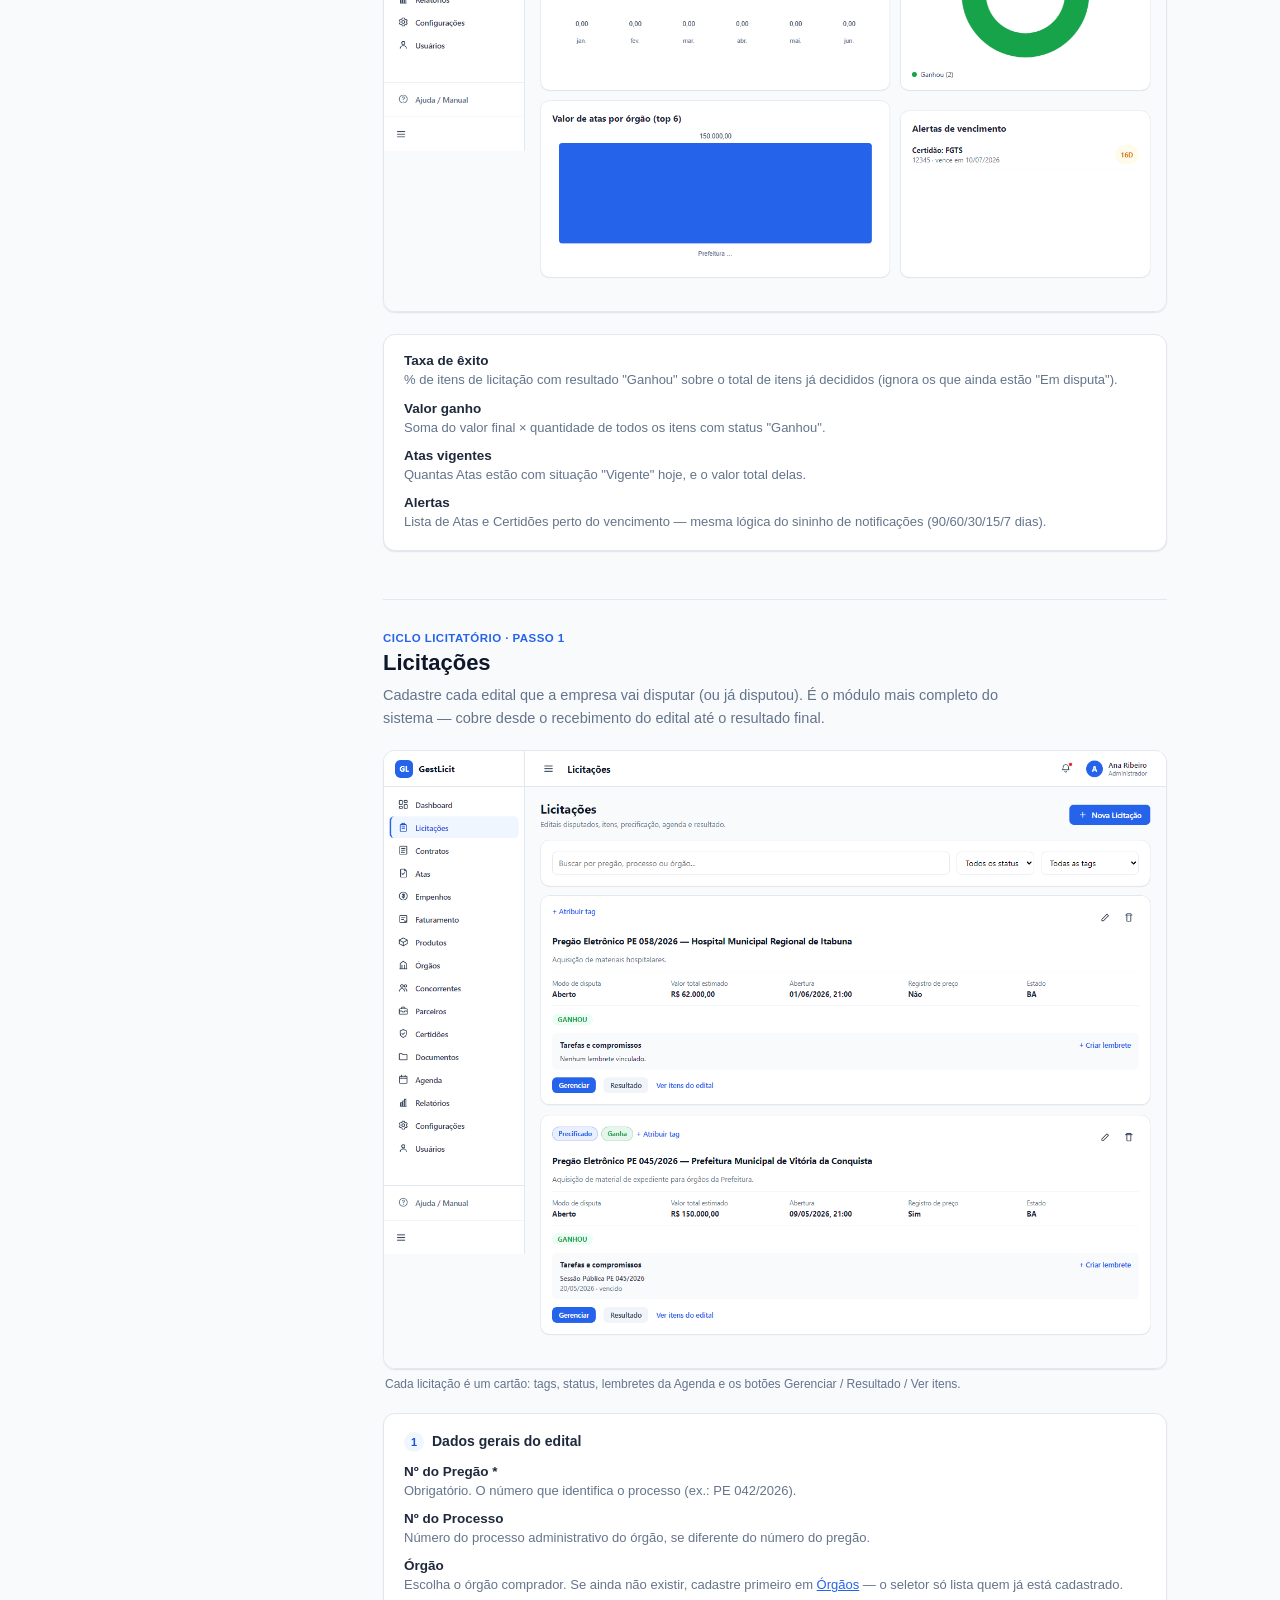
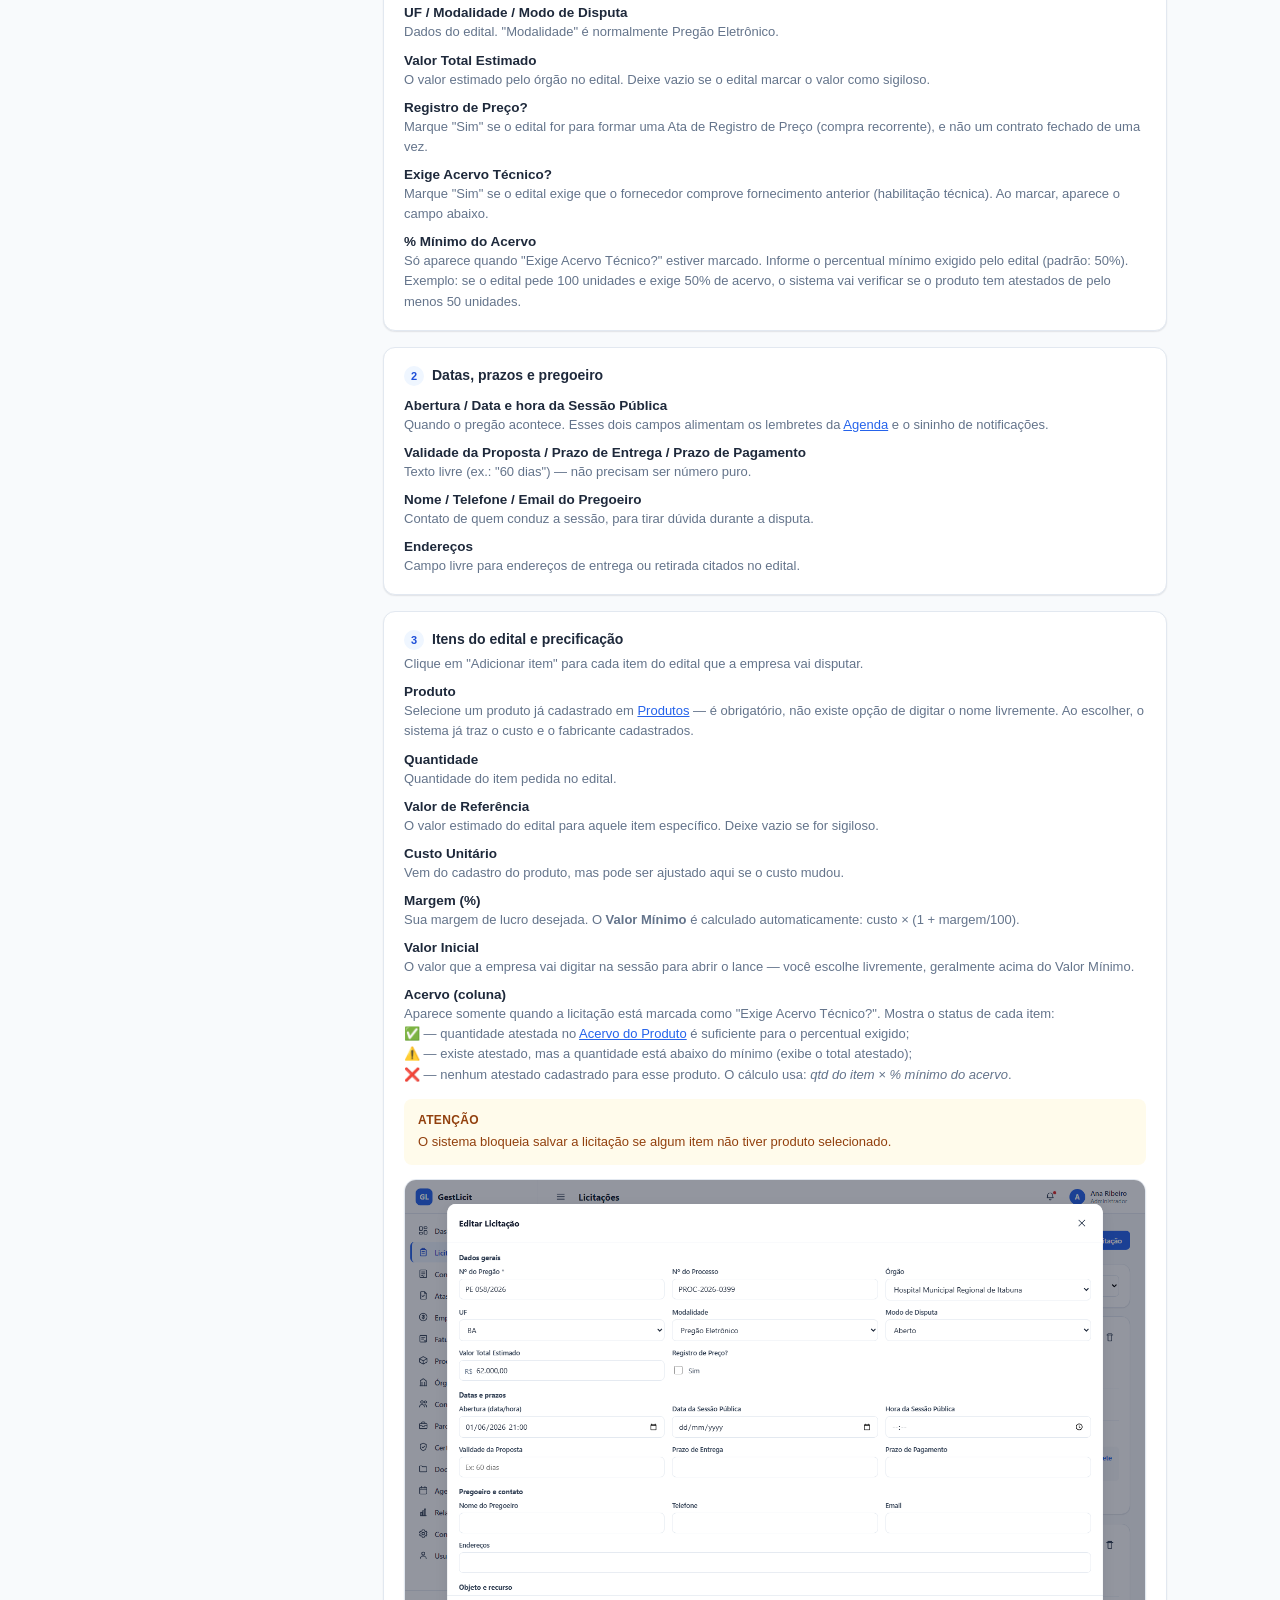
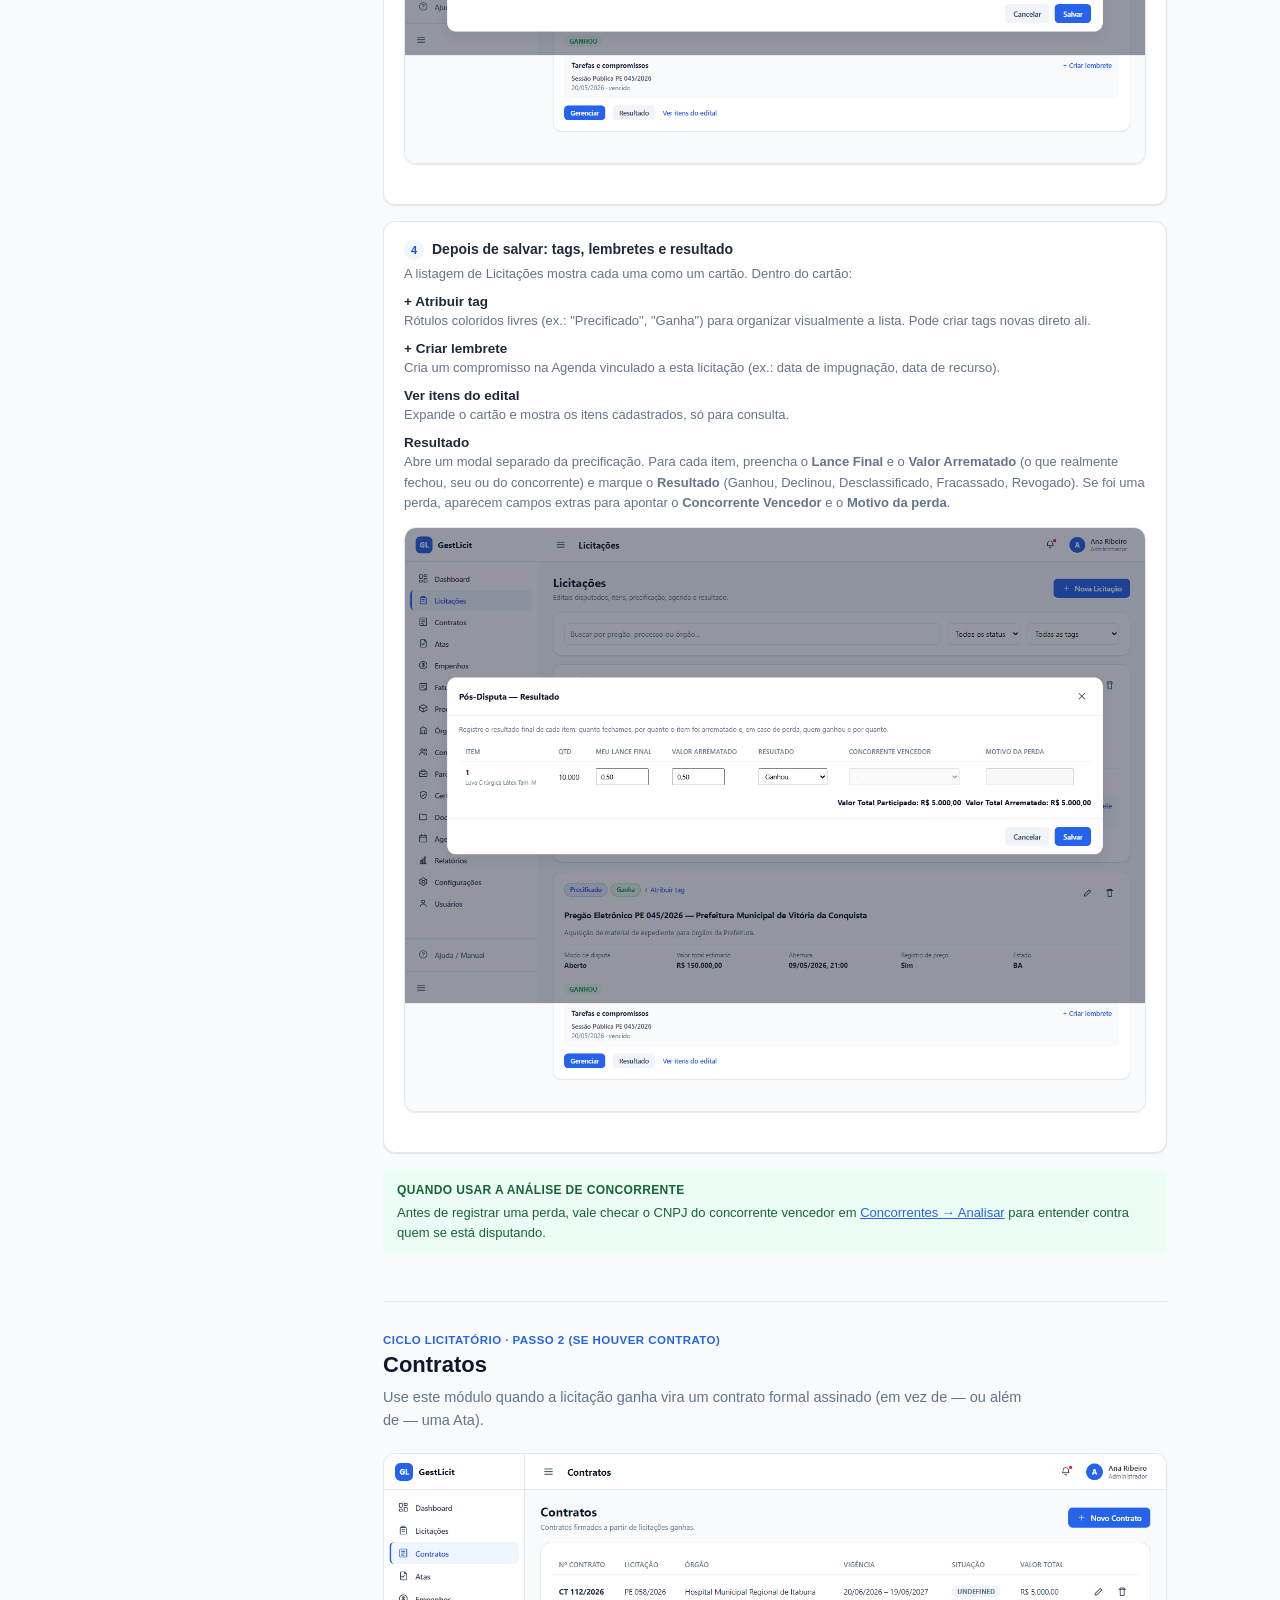
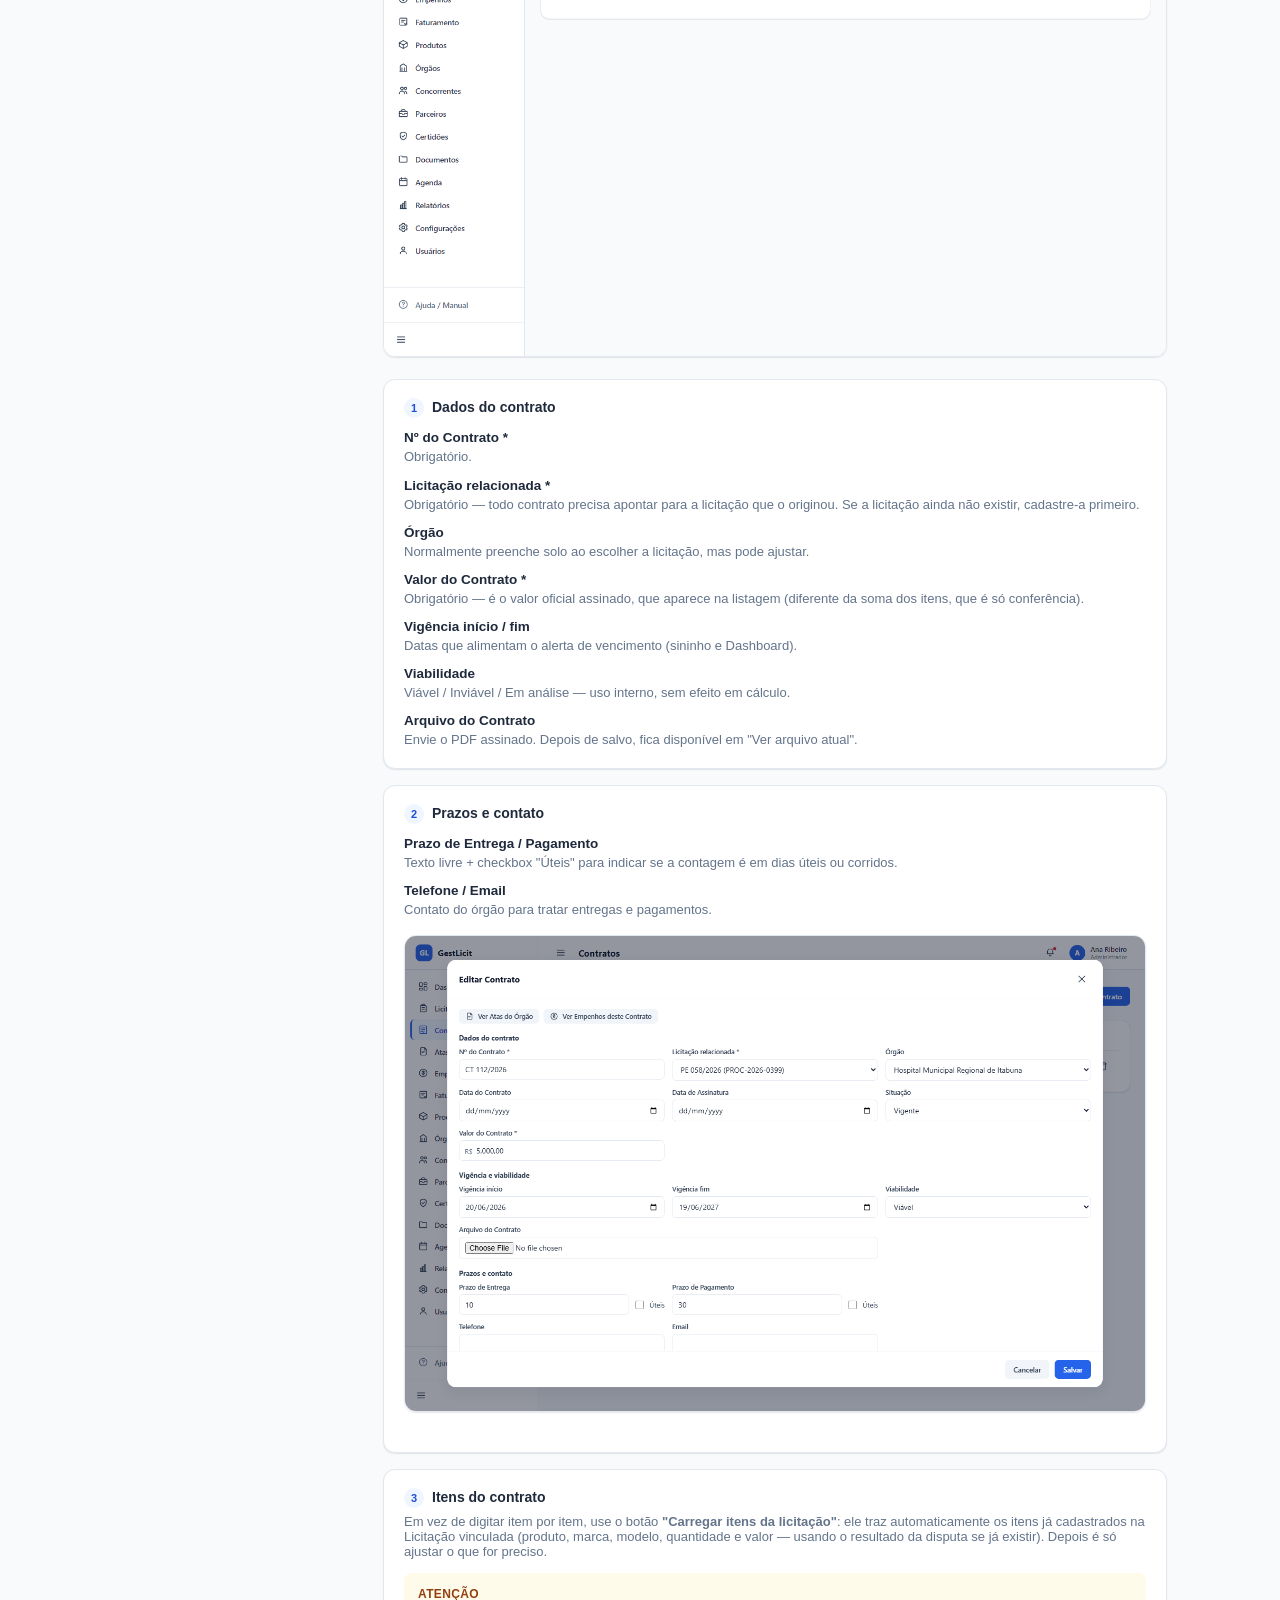
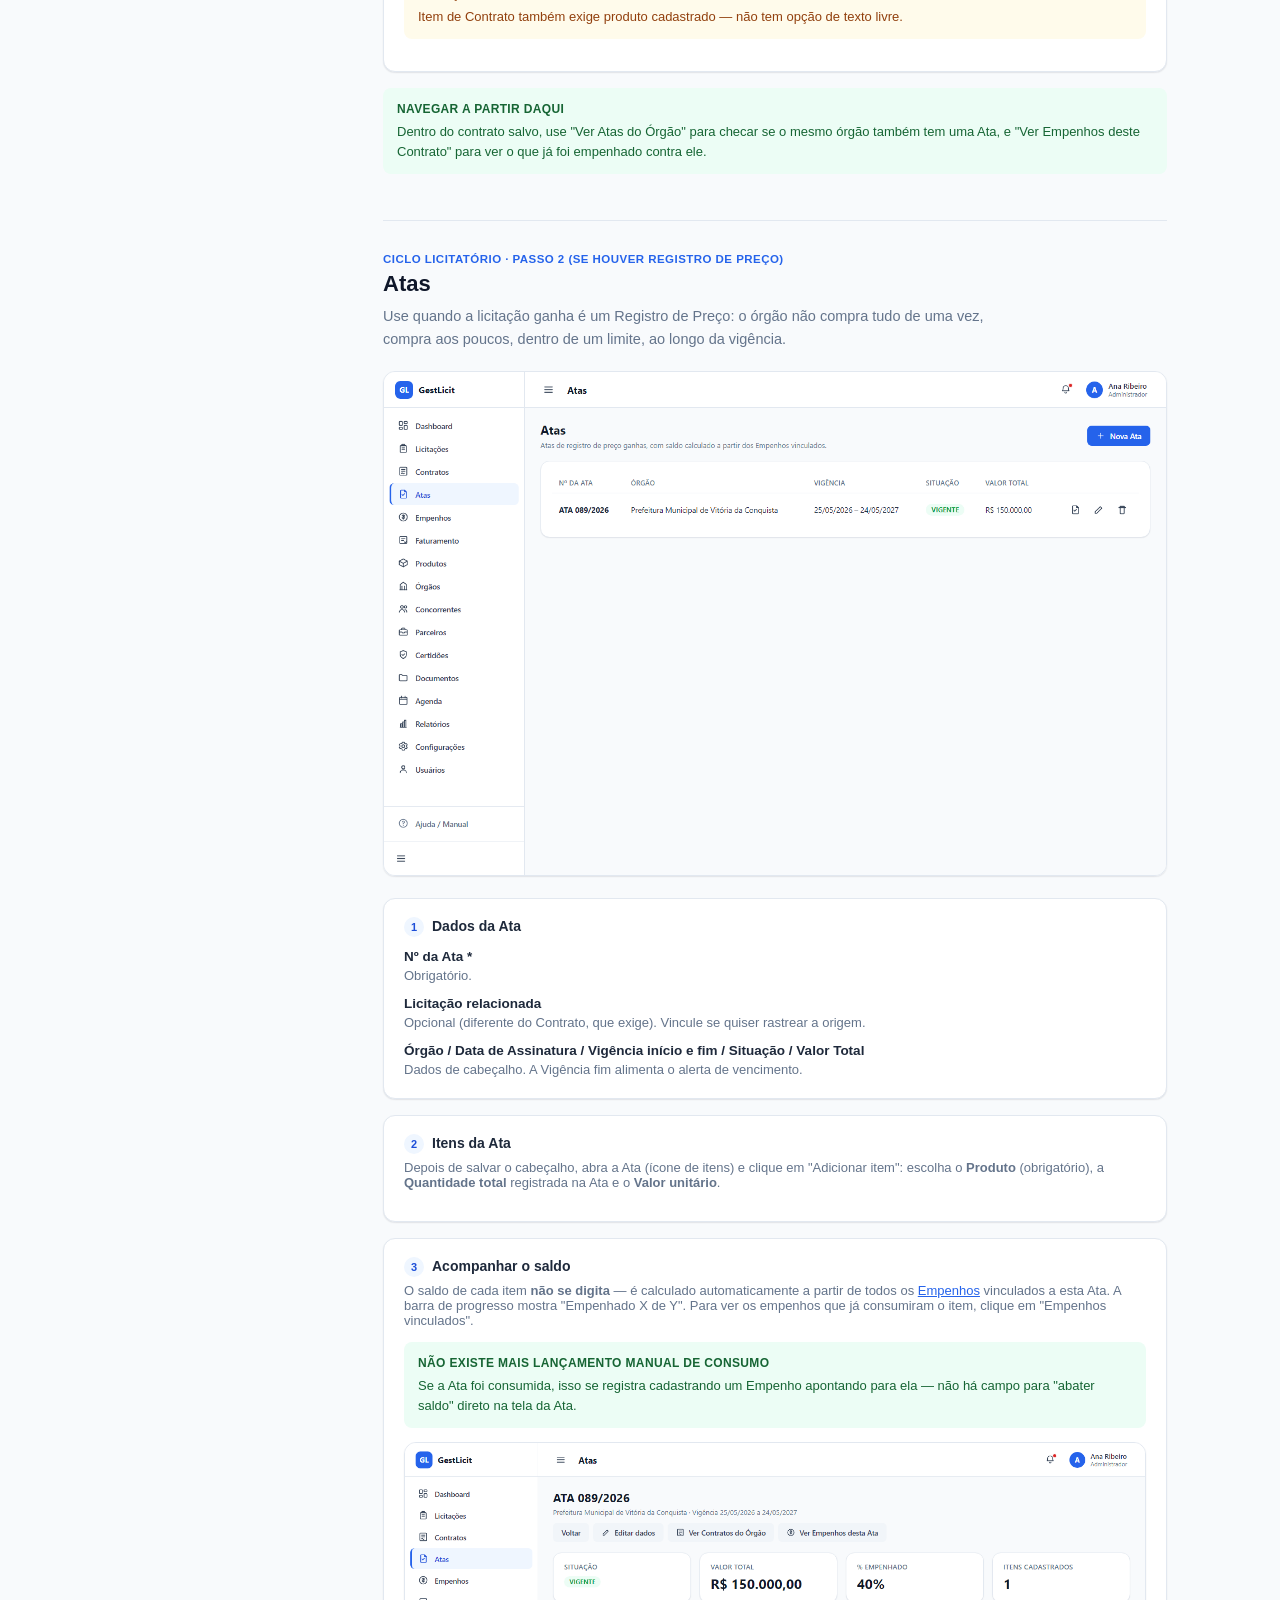
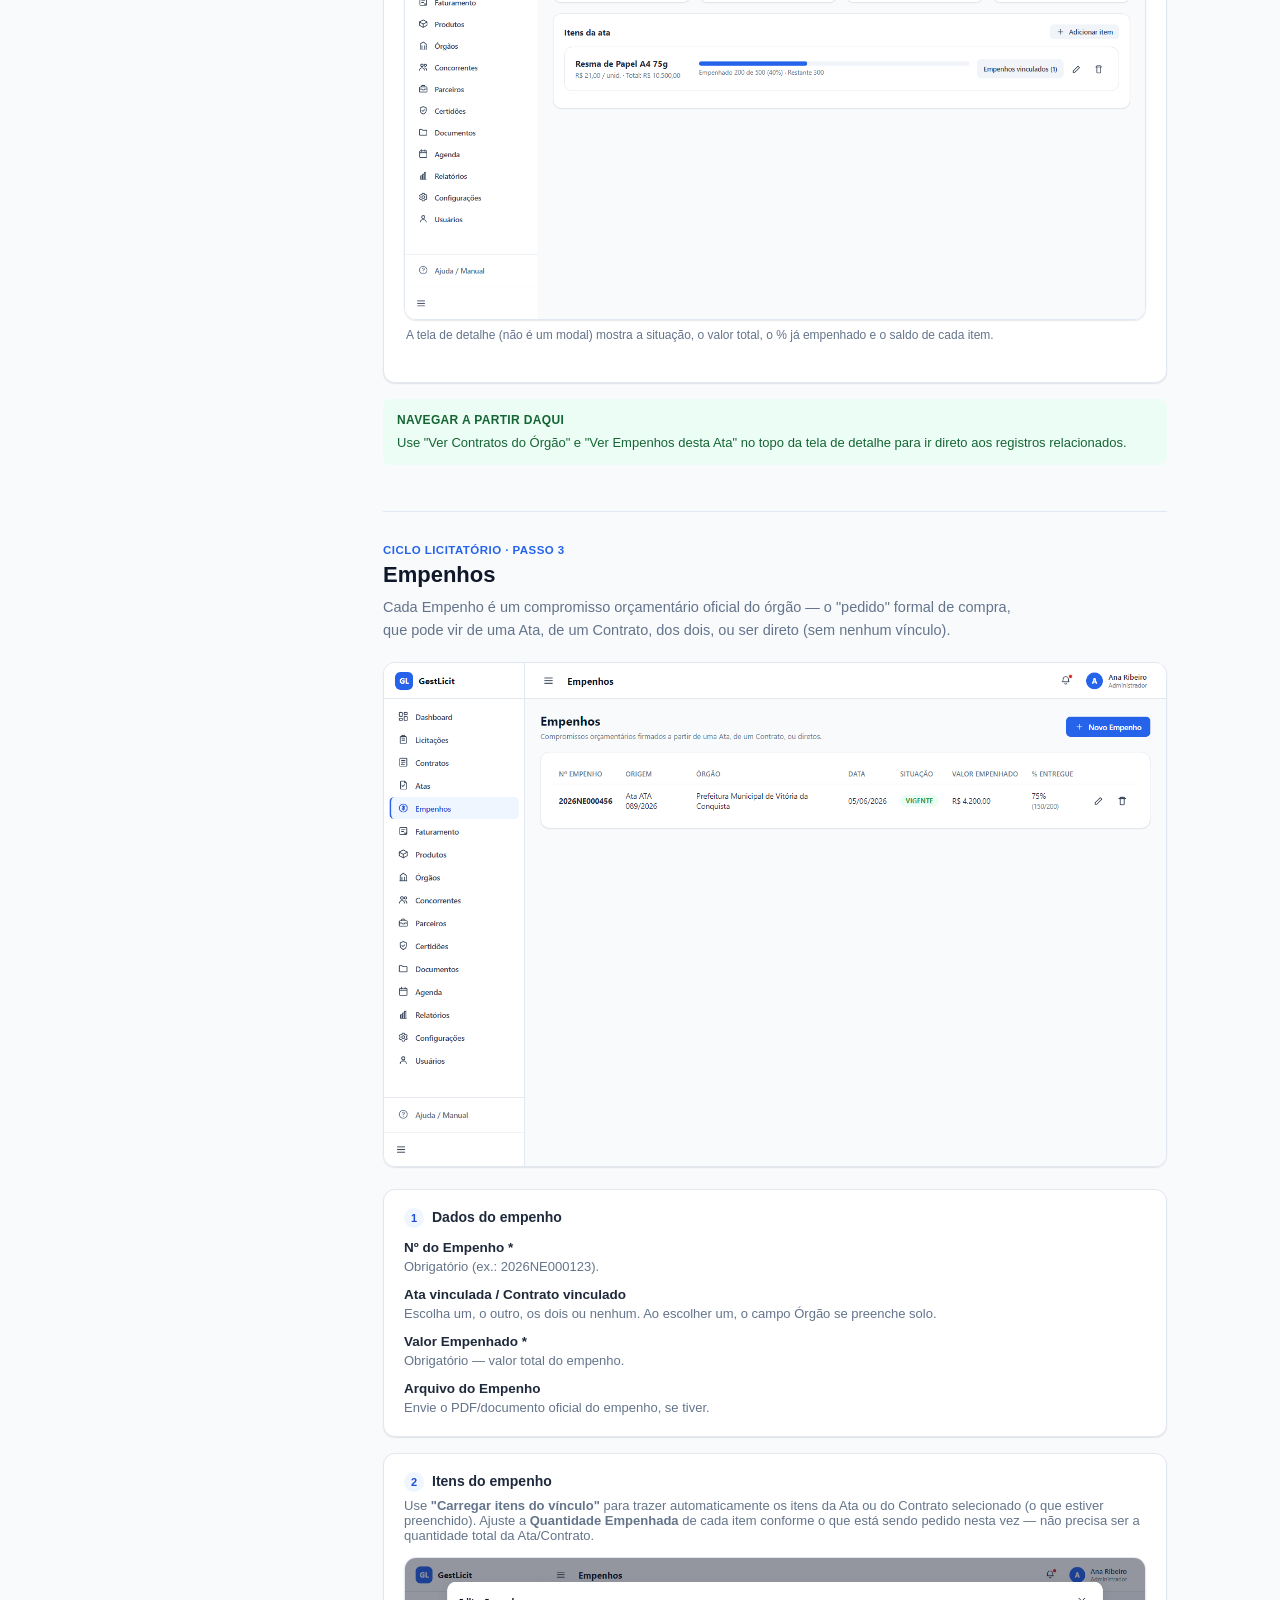
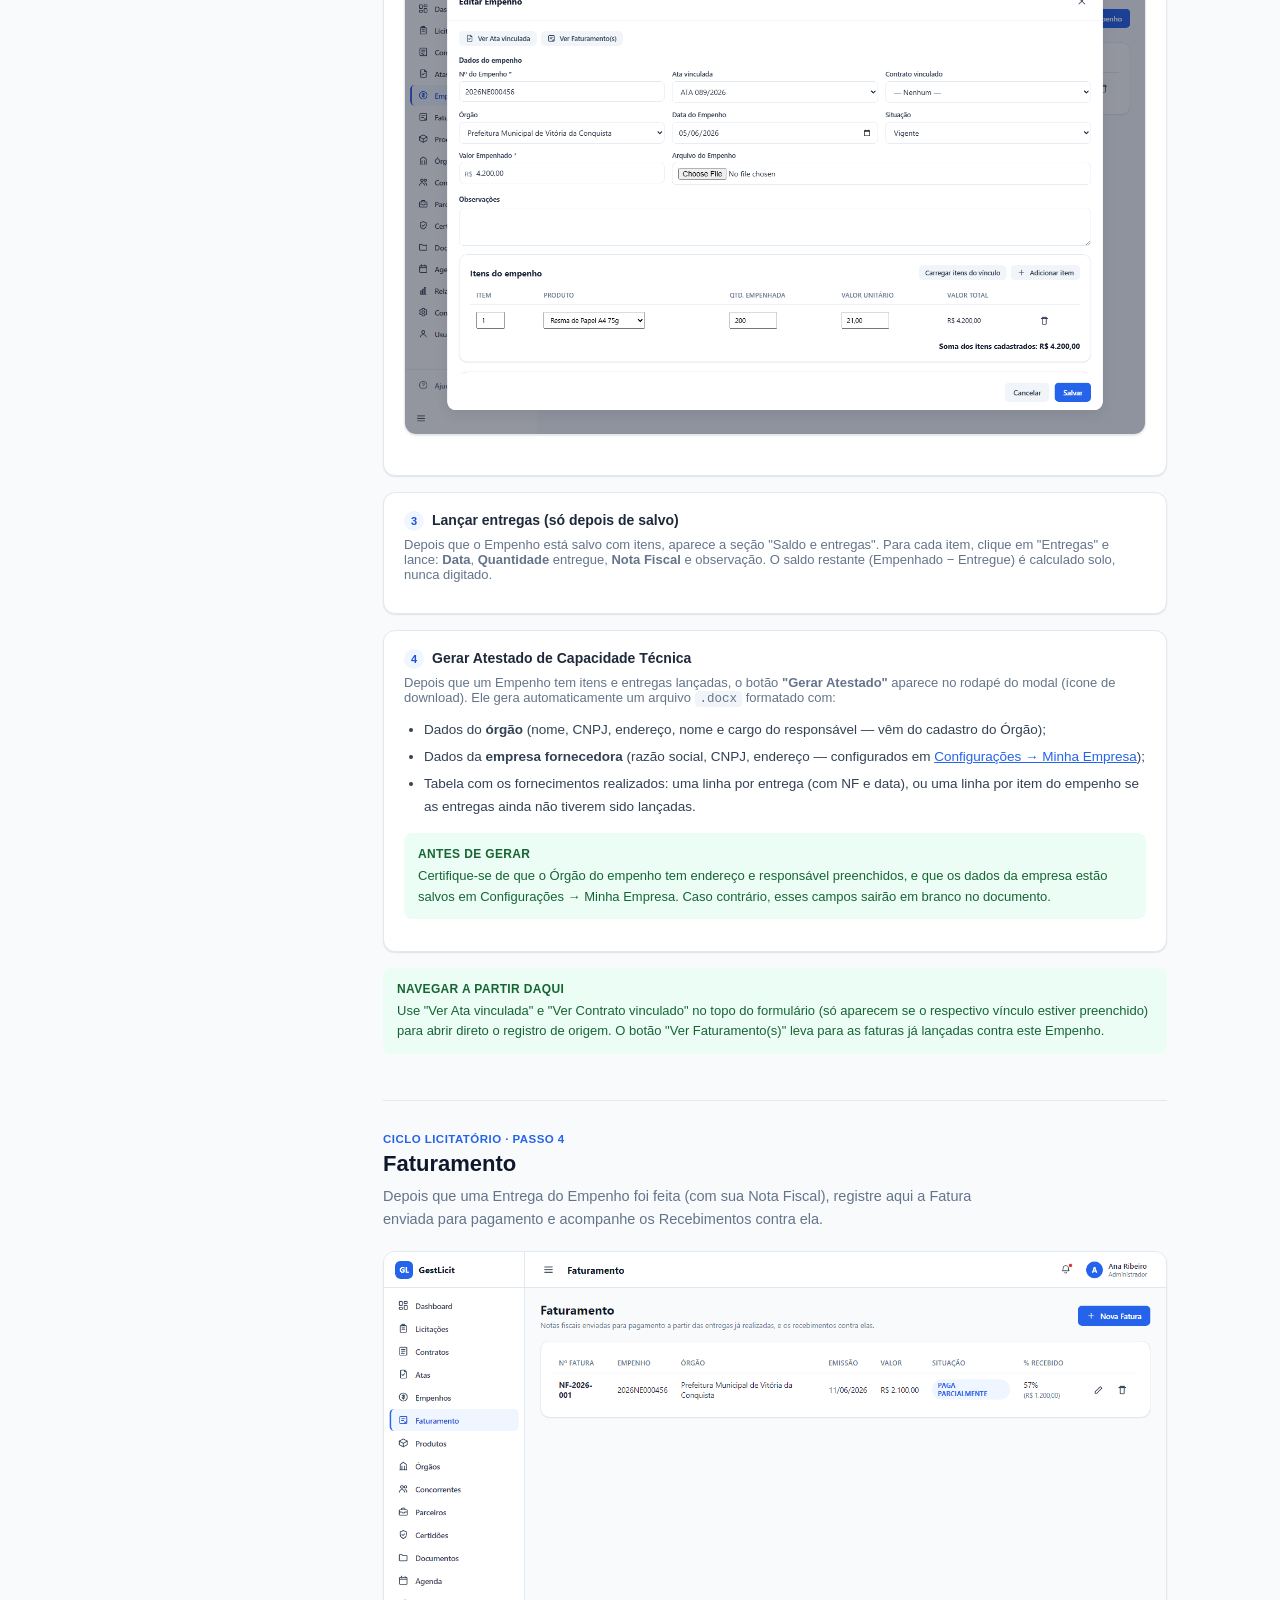
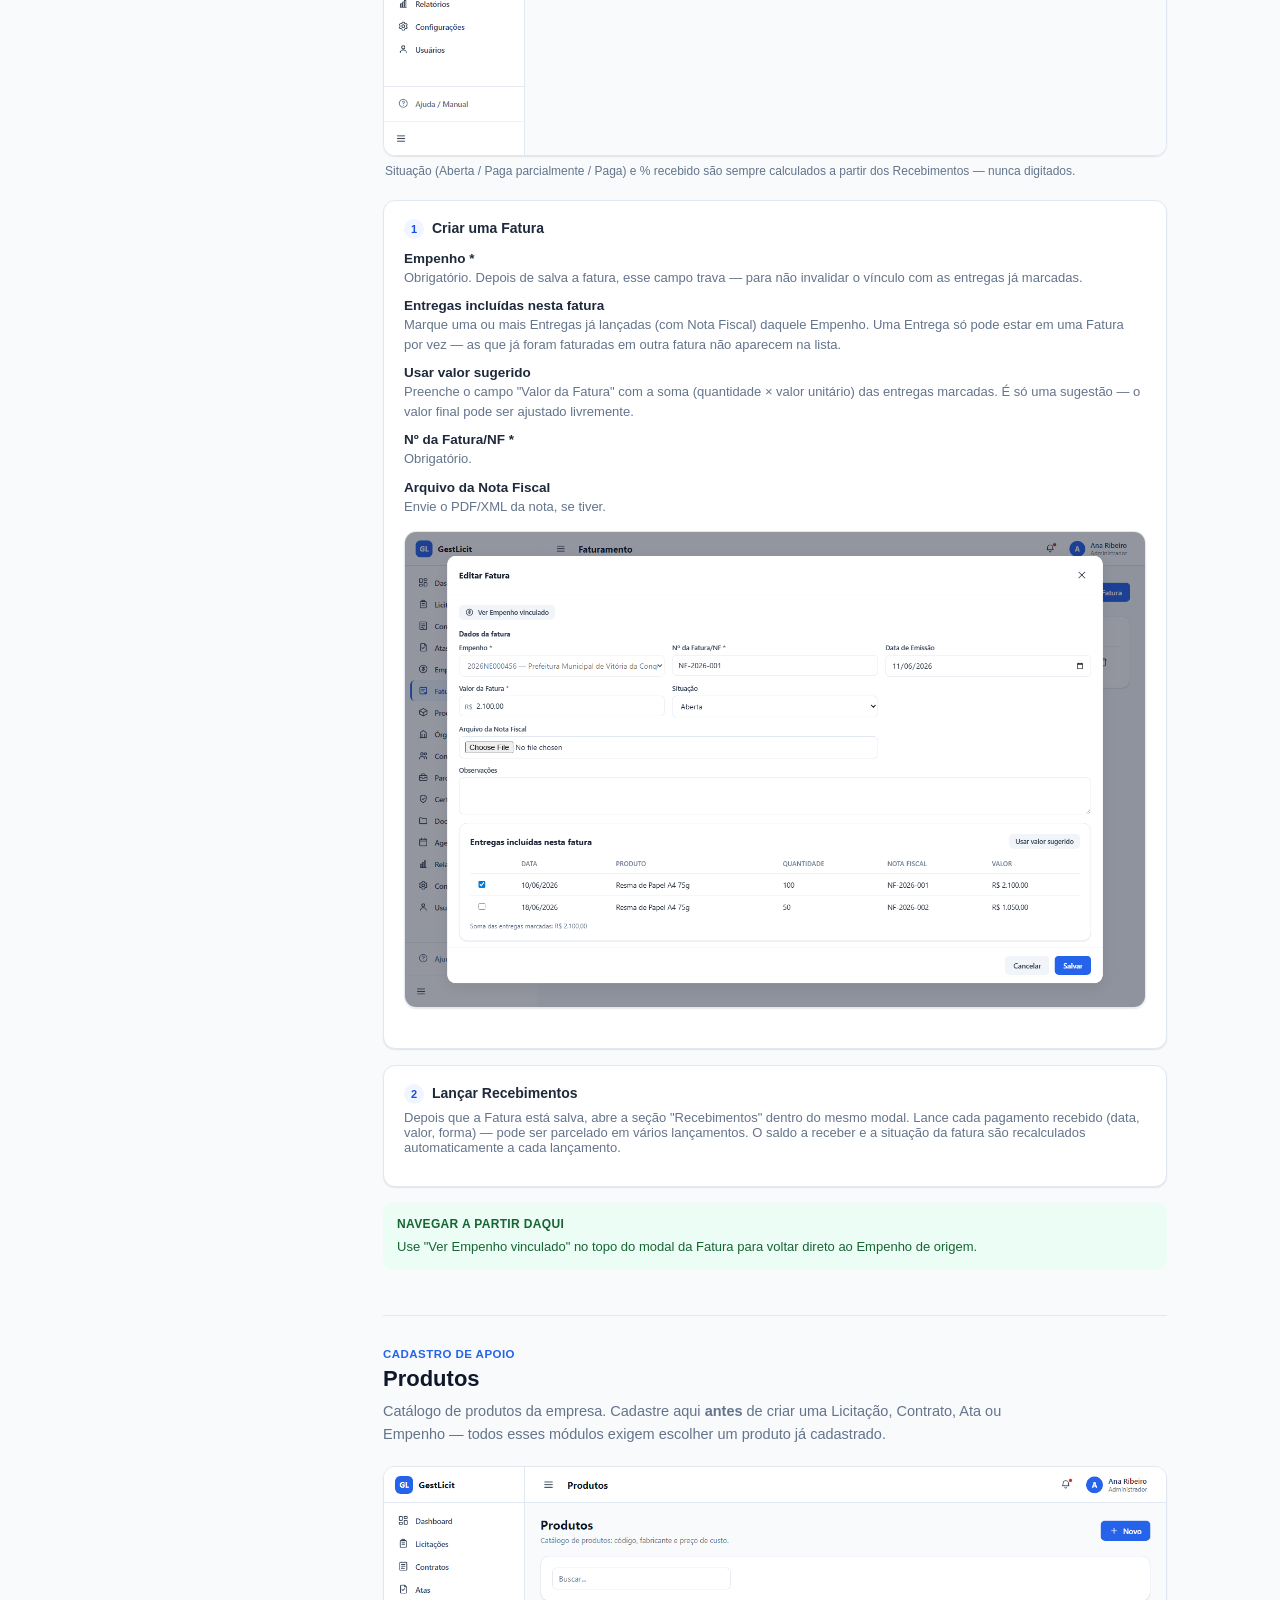
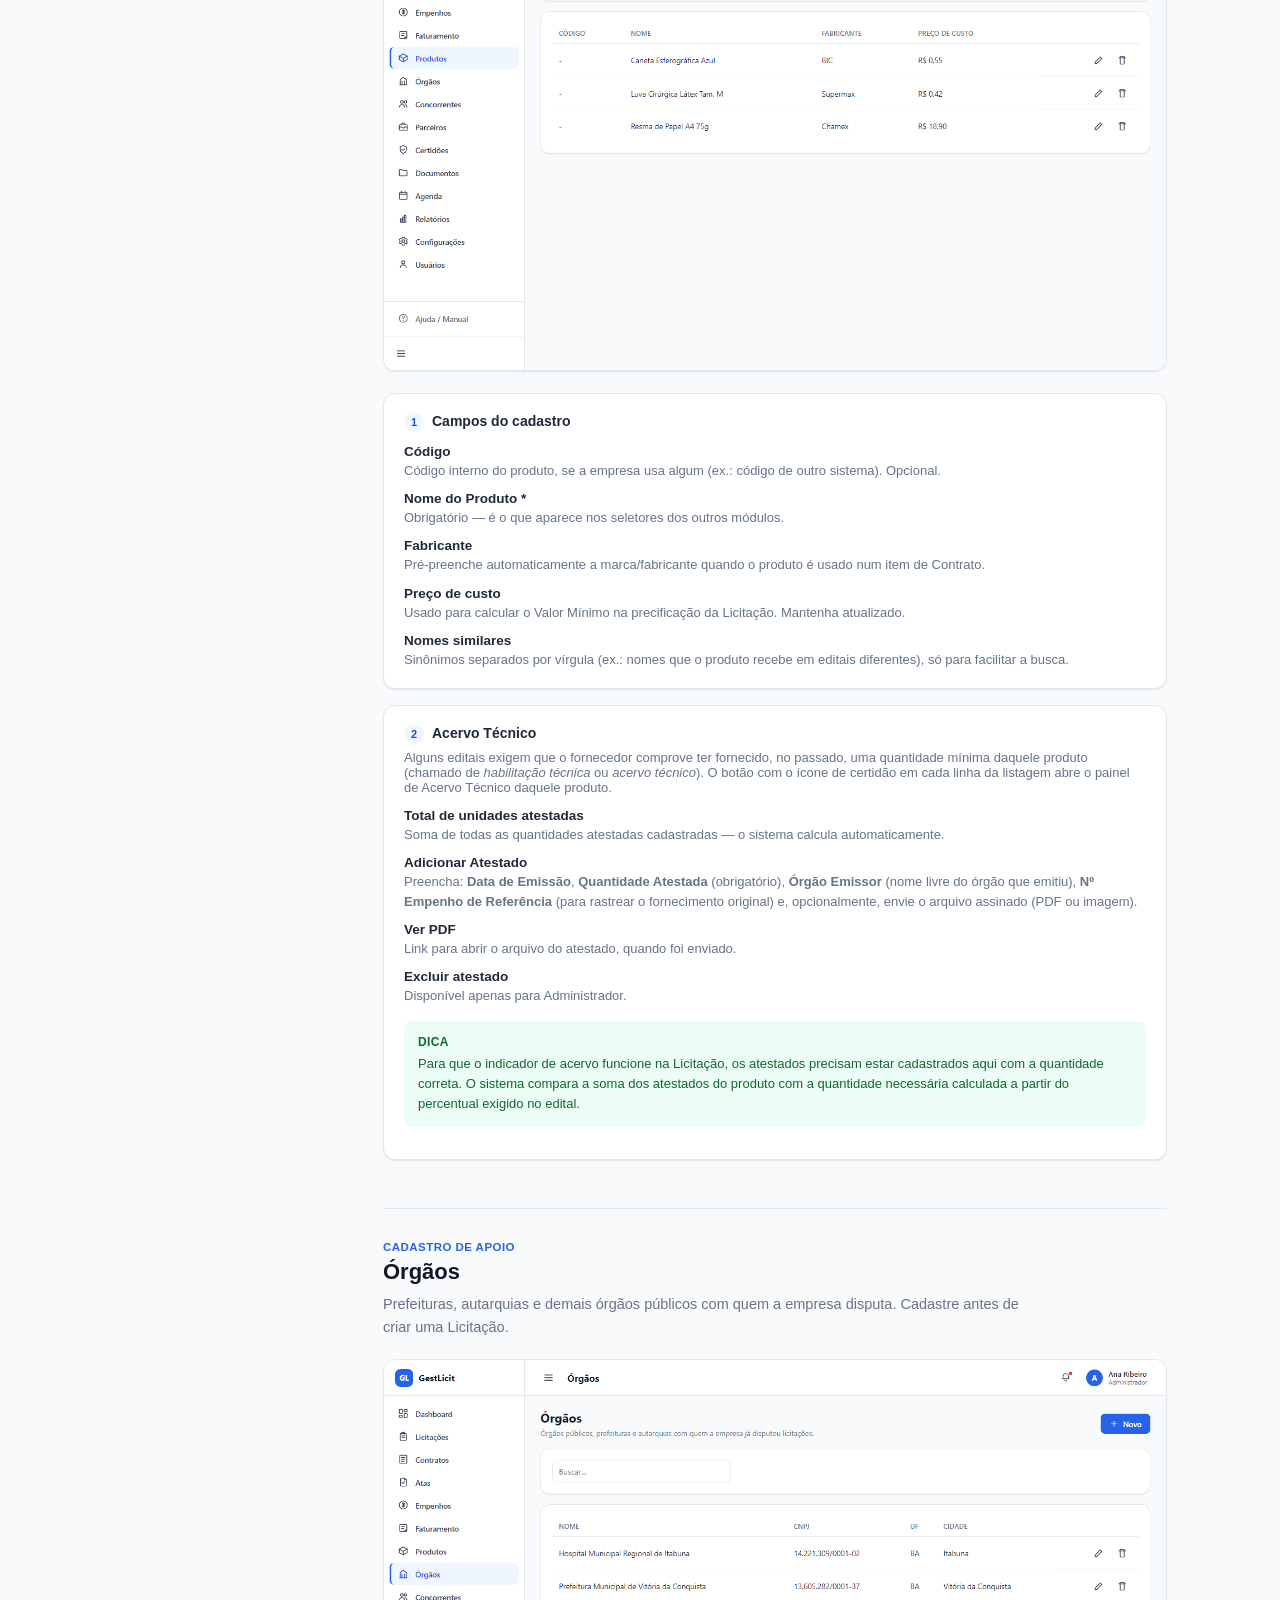
==== commit ddb5b532: "docs: atualizar manual com funcionalidades v1.13 e v1.14 Cobertura de todas as funcionalidades novas" ====
--- a/manual.html
+++ b/manual.html
@@ -213,6 +213,8 @@
           <dt>UF / Modalidade / Modo de Disputa</dt><dd>Dados do edital. "Modalidade" é normalmente Pregão Eletrônico.</dd>
           <dt>Valor Total Estimado</dt><dd>O valor estimado pelo órgão no edital. Deixe vazio se o edital marcar o valor como sigiloso.</dd>
           <dt>Registro de Preço?</dt><dd>Marque "Sim" se o edital for para formar uma Ata de Registro de Preço (compra recorrente), e não um contrato fechado de uma vez.</dd>
+          <dt>Exige Acervo Técnico?</dt><dd>Marque "Sim" se o edital exige que o fornecedor comprove fornecimento anterior (habilitação técnica). Ao marcar, aparece o campo abaixo.</dd>
+          <dt>% Mínimo do Acervo</dt><dd>Só aparece quando "Exige Acervo Técnico?" estiver marcado. Informe o percentual mínimo exigido pelo edital (padrão: 50%). Exemplo: se o edital pede 100 unidades e exige 50% de acervo, o sistema vai verificar se o produto tem atestados de pelo menos 50 unidades.</dd>
         </dl>
       </div>
 
@@ -236,6 +238,7 @@
           <dt>Custo Unitário</dt><dd>Vem do cadastro do produto, mas pode ser ajustado aqui se o custo mudou.</dd>
           <dt>Margem (%)</dt><dd>Sua margem de lucro desejada. O <strong>Valor Mínimo</strong> é calculado automaticamente: custo × (1 + margem/100).</dd>
           <dt>Valor Inicial</dt><dd>O valor que a empresa vai digitar na sessão para abrir o lance — você escolhe livremente, geralmente acima do Valor Mínimo.</dd>
+          <dt>Acervo (coluna)</dt><dd>Aparece somente quando a licitação está marcada como "Exige Acervo Técnico?". Mostra o status de cada item:<br>✅ — quantidade atestada no <a href="#produtos">Acervo do Produto</a> é suficiente para o percentual exigido;<br>⚠️ — existe atestado, mas a quantidade está abaixo do mínimo (exibe o total atestado);<br>❌ — nenhum atestado cadastrado para esse produto. O cálculo usa: <em>qtd do item × % mínimo do acervo</em>.</dd>
         </dl>
         <div class="warn"><strong>Atenção</strong>O sistema bloqueia salvar a licitação se algum item não tiver produto selecionado.</div>
         <div class="shot-wrap">
@@ -370,6 +373,19 @@
         <p style="font-size:13px; color:var(--gray-500); margin-top:-6px;">Depois que o Empenho está salvo com itens, aparece a seção "Saldo e entregas". Para cada item, clique em "Entregas" e lance: <strong>Data</strong>, <strong>Quantidade</strong> entregue, <strong>Nota Fiscal</strong> e observação. O saldo restante (Empenhado − Entregue) é calculado solo, nunca digitado.</p>
       </div>
 
+      <div class="card">
+        <h3><span class="step-no">4</span>Gerar Atestado de Capacidade Técnica</h3>
+        <p style="font-size:13px; color:var(--gray-500); margin-top:-6px;">
+          Depois que um Empenho tem itens e entregas lançadas, o botão <strong>"Gerar Atestado"</strong> aparece no rodapé do modal (ícone de download). Ele gera automaticamente um arquivo <code>.docx</code> formatado com:
+        </p>
+        <ul class="lista">
+          <li>Dados do <strong>órgão</strong> (nome, CNPJ, endereço, nome e cargo do responsável — vêm do cadastro do Órgão);</li>
+          <li>Dados da <strong>empresa fornecedora</strong> (razão social, CNPJ, endereço — configurados em <a href="#configuracoes">Configurações → Minha Empresa</a>);</li>
+          <li>Tabela com os fornecimentos realizados: uma linha por entrega (com NF e data), ou uma linha por item do empenho se as entregas ainda não tiverem sido lançadas.</li>
+        </ul>
+        <div class="tip"><strong>Antes de gerar</strong>Certifique-se de que o Órgão do empenho tem endereço e responsável preenchidos, e que os dados da empresa estão salvos em Configurações → Minha Empresa. Caso contrário, esses campos sairão em branco no documento.</div>
+      </div>
+
       <div class="tip"><strong>Navegar a partir daqui</strong>Use "Ver Ata vinculada" e "Ver Contrato vinculado" no topo do formulário (só aparecem se o respectivo vínculo estiver preenchido) para abrir direto o registro de origem. O botão "Ver Faturamento(s)" leva para as faturas já lançadas contra este Empenho.</div>
     </section>
 
@@ -413,6 +429,7 @@
         <img class="shot" src="Imagens/manual/produtos_lista.png" alt="Listagem de Produtos" />
       </div>
       <div class="card">
+        <h3><span class="step-no">1</span>Campos do cadastro</h3>
         <dl class="fields">
           <dt>Código</dt><dd>Código interno do produto, se a empresa usa algum (ex.: código de outro sistema). Opcional.</dd>
           <dt>Nome do Produto *</dt><dd>Obrigatório — é o que aparece nos seletores dos outros módulos.</dd>
@@ -421,6 +438,20 @@
           <dt>Nomes similares</dt><dd>Sinônimos separados por vírgula (ex.: nomes que o produto recebe em editais diferentes), só para facilitar a busca.</dd>
         </dl>
       </div>
+
+      <div class="card">
+        <h3><span class="step-no">2</span>Acervo Técnico</h3>
+        <p style="font-size:13px; color:var(--gray-500); margin-top:-6px;">
+          Alguns editais exigem que o fornecedor comprove ter fornecido, no passado, uma quantidade mínima daquele produto (chamado de <em>habilitação técnica</em> ou <em>acervo técnico</em>). O botão com o ícone de certidão em cada linha da listagem abre o painel de Acervo Técnico daquele produto.
+        </p>
+        <dl class="fields">
+          <dt>Total de unidades atestadas</dt><dd>Soma de todas as quantidades atestadas cadastradas — o sistema calcula automaticamente.</dd>
+          <dt>Adicionar Atestado</dt><dd>Preencha: <strong>Data de Emissão</strong>, <strong>Quantidade Atestada</strong> (obrigatório), <strong>Órgão Emissor</strong> (nome livre do órgão que emitiu), <strong>Nº Empenho de Referência</strong> (para rastrear o fornecimento original) e, opcionalmente, envie o arquivo assinado (PDF ou imagem).</dd>
+          <dt>Ver PDF</dt><dd>Link para abrir o arquivo do atestado, quando foi enviado.</dd>
+          <dt>Excluir atestado</dt><dd>Disponível apenas para Administrador.</dd>
+        </dl>
+        <div class="tip"><strong>Dica</strong>Para que o indicador de acervo funcione na Licitação, os atestados precisam estar cadastrados aqui com a quantidade correta. O sistema compara a soma dos atestados do produto com a quantidade necessária calculada a partir do percentual exigido no edital.</div>
+      </div>
     </section>
 
     <section class="modulo" id="orgaos">
@@ -434,8 +465,11 @@
         <dl class="fields">
           <dt>Nome do Órgão *</dt><dd>Obrigatório.</dd>
           <dt>CNPJ / UF / Cidade</dt><dd>Dados de identificação, usados na busca da listagem.</dd>
+          <dt>Endereço (Logradouro, Número, Bairro, Complemento, CEP)</dt><dd>Endereço completo do órgão — usado para compor automaticamente o corpo do <strong>Atestado de Capacidade Técnica</strong> gerado pelo sistema a partir dos Empenhos.</dd>
+          <dt>Responsável (Nome, CPF, Cargo)</dt><dd>Dados de quem assina o atestado pelo órgão — também usados na geração automática do documento.</dd>
           <dt>Observações</dt><dd>Texto livre — ex.: histórico de relacionamento, particularidades de pagamento.</dd>
         </dl>
+        <div class="tip"><strong>Dica</strong>Preencha o endereço e o responsável antes de gerar Atestados de Capacidade Técnica — esses dados aparecem automaticamente no documento gerado.</div>
       </div>
     </section>
 
@@ -600,18 +634,27 @@
     <section class="modulo" id="configuracoes">
       <div class="modulo-eyebrow">Gestão</div>
       <h2>Configurações</h2>
-      <p class="dek">Integrações externas e dados de demonstração — acessível a qualquer usuário com permissão de escrita, não só Administrador.</p>
-      <div class="shot-wrap">
-        <img class="shot" src="Imagens/manual/configuracoes.png" alt="Tela de Configurações, com integrações e dados de demonstração" />
-      </div>
-      <div class="card">
-        <h3><span class="step-no">1</span>Integrações</h3>
+      <p class="dek">Dados da empresa, integrações externas e dados de demonstração — acessível a qualquer usuário com permissão de escrita, não só Administrador.</p>
+      <div class="shot-wrap">
+        <img class="shot" src="Imagens/manual/configuracoes.png" alt="Tela de Configurações, com dados da empresa, integrações e dados de demonstração" />
+      </div>
+      <div class="card">
+        <h3><span class="step-no">1</span>Minha Empresa</h3>
+        <p style="font-size:13px; color:var(--gray-500); margin-top:-6px;">Dados do fornecedor que aparecem no <strong>Atestado de Capacidade Técnica</strong> gerado automaticamente a partir dos Empenhos. Preencha uma vez e ficará salvo para todos os atestados futuros.</p>
+        <dl class="fields">
+          <dt>Razão Social *</dt><dd>Obrigatório para salvar. Nome completo da empresa conforme o CNPJ.</dd>
+          <dt>CNPJ / Inscrição Estadual</dt><dd>Dados fiscais que aparecem no cabeçalho do atestado.</dd>
+          <dt>Endereço completo</dt><dd>Logradouro, número, complemento, bairro, cidade, UF e CEP — usados no corpo do documento.</dd>
+        </dl>
+      </div>
+      <div class="card">
+        <h3><span class="step-no">2</span>Integrações</h3>
         <dl class="fields">
           <dt>Chave da API (Portal da Transparência)</dt><dd>Necessária para a seção de Certidões CEIS/CNEP funcionar dentro da <a href="#concorrentes">Análise de Concorrente</a>. Cadastro gratuito em <code>api.portaldatransparencia.gov.br</code>.</dd>
         </dl>
       </div>
       <div class="card">
-        <h3><span class="step-no">2</span>Dados de demonstração</h3>
+        <h3><span class="step-no">3</span>Dados de demonstração</h3>
         <p style="font-size:13px; color:var(--gray-500); margin-top:-6px;">Cria, com um clique, uma licitação de ponta a ponta (com o sufixo "(EXEMPLO)" no nome) para mostrar o sistema a alguém sem usar dados reais. "Remover dados de demonstração" apaga tudo de uma vez. Esta segunda ação é só para Administrador.</p>
       </div>
     </section>
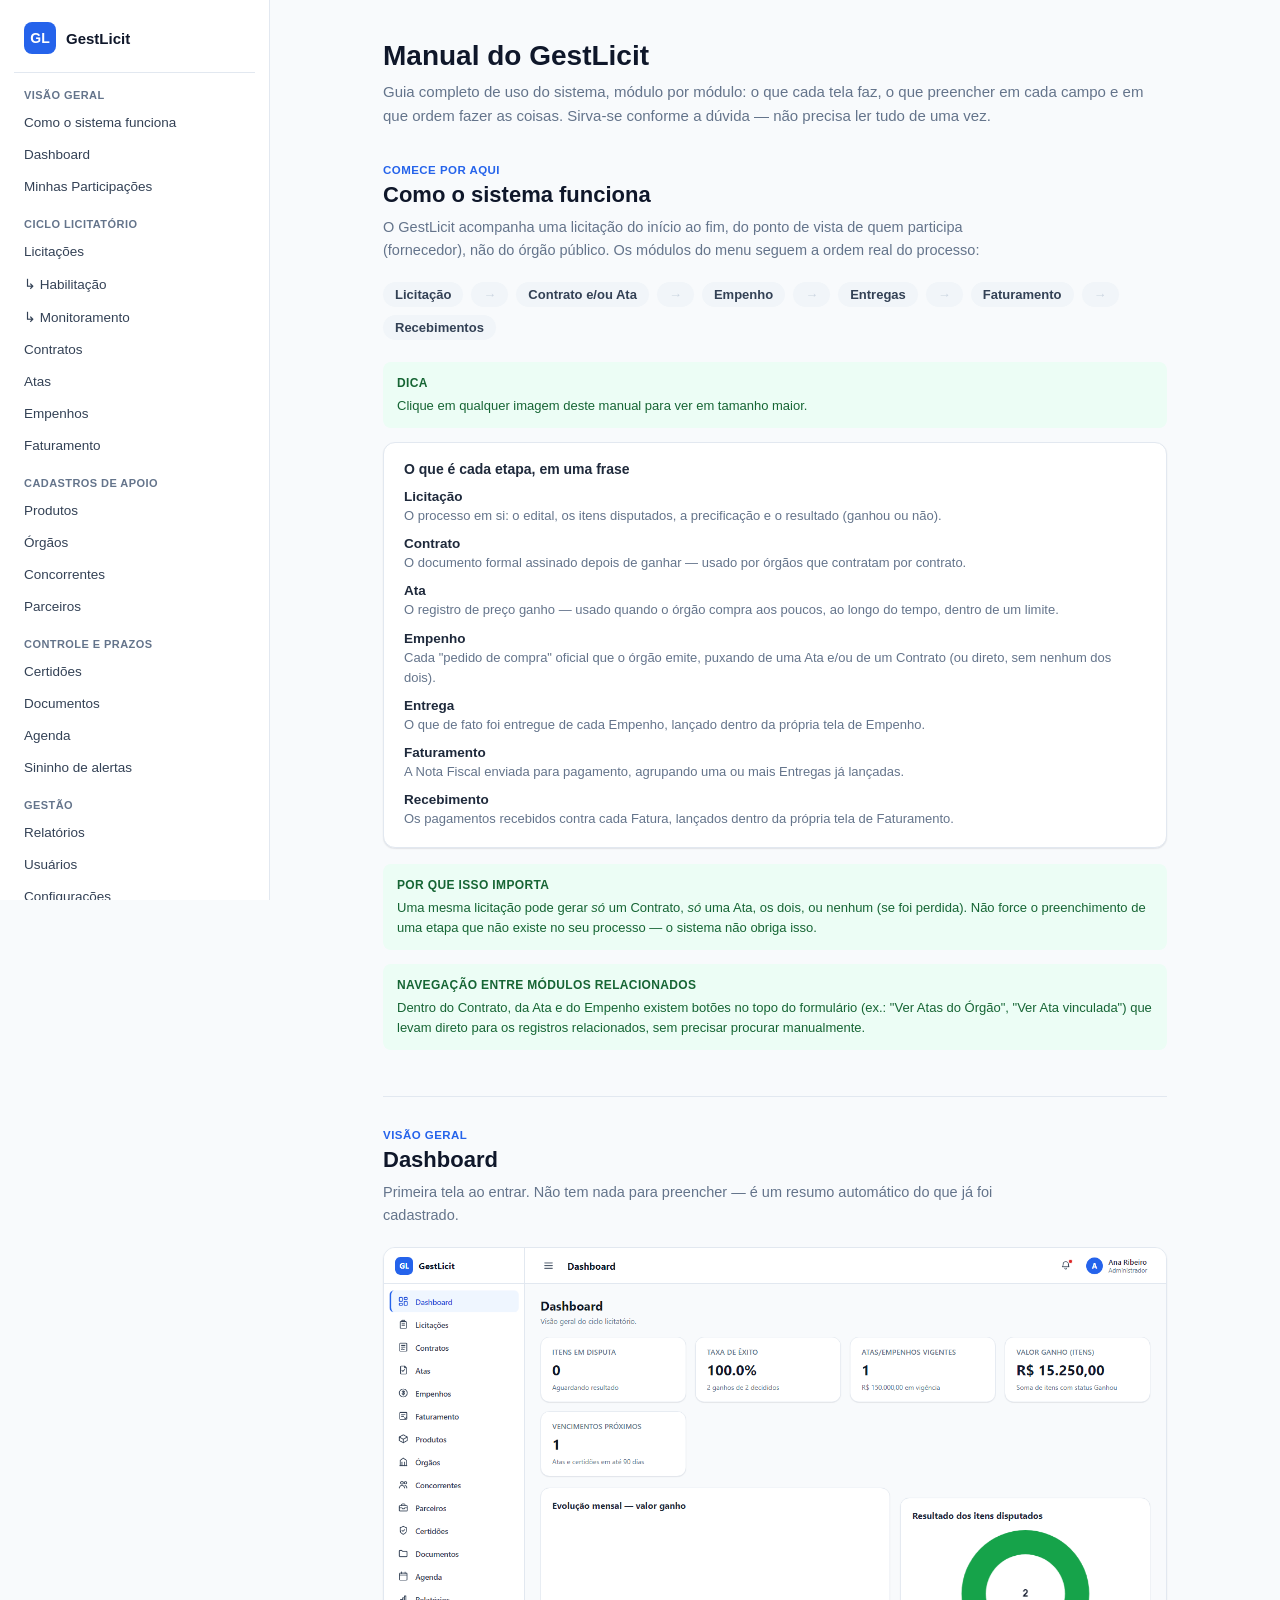
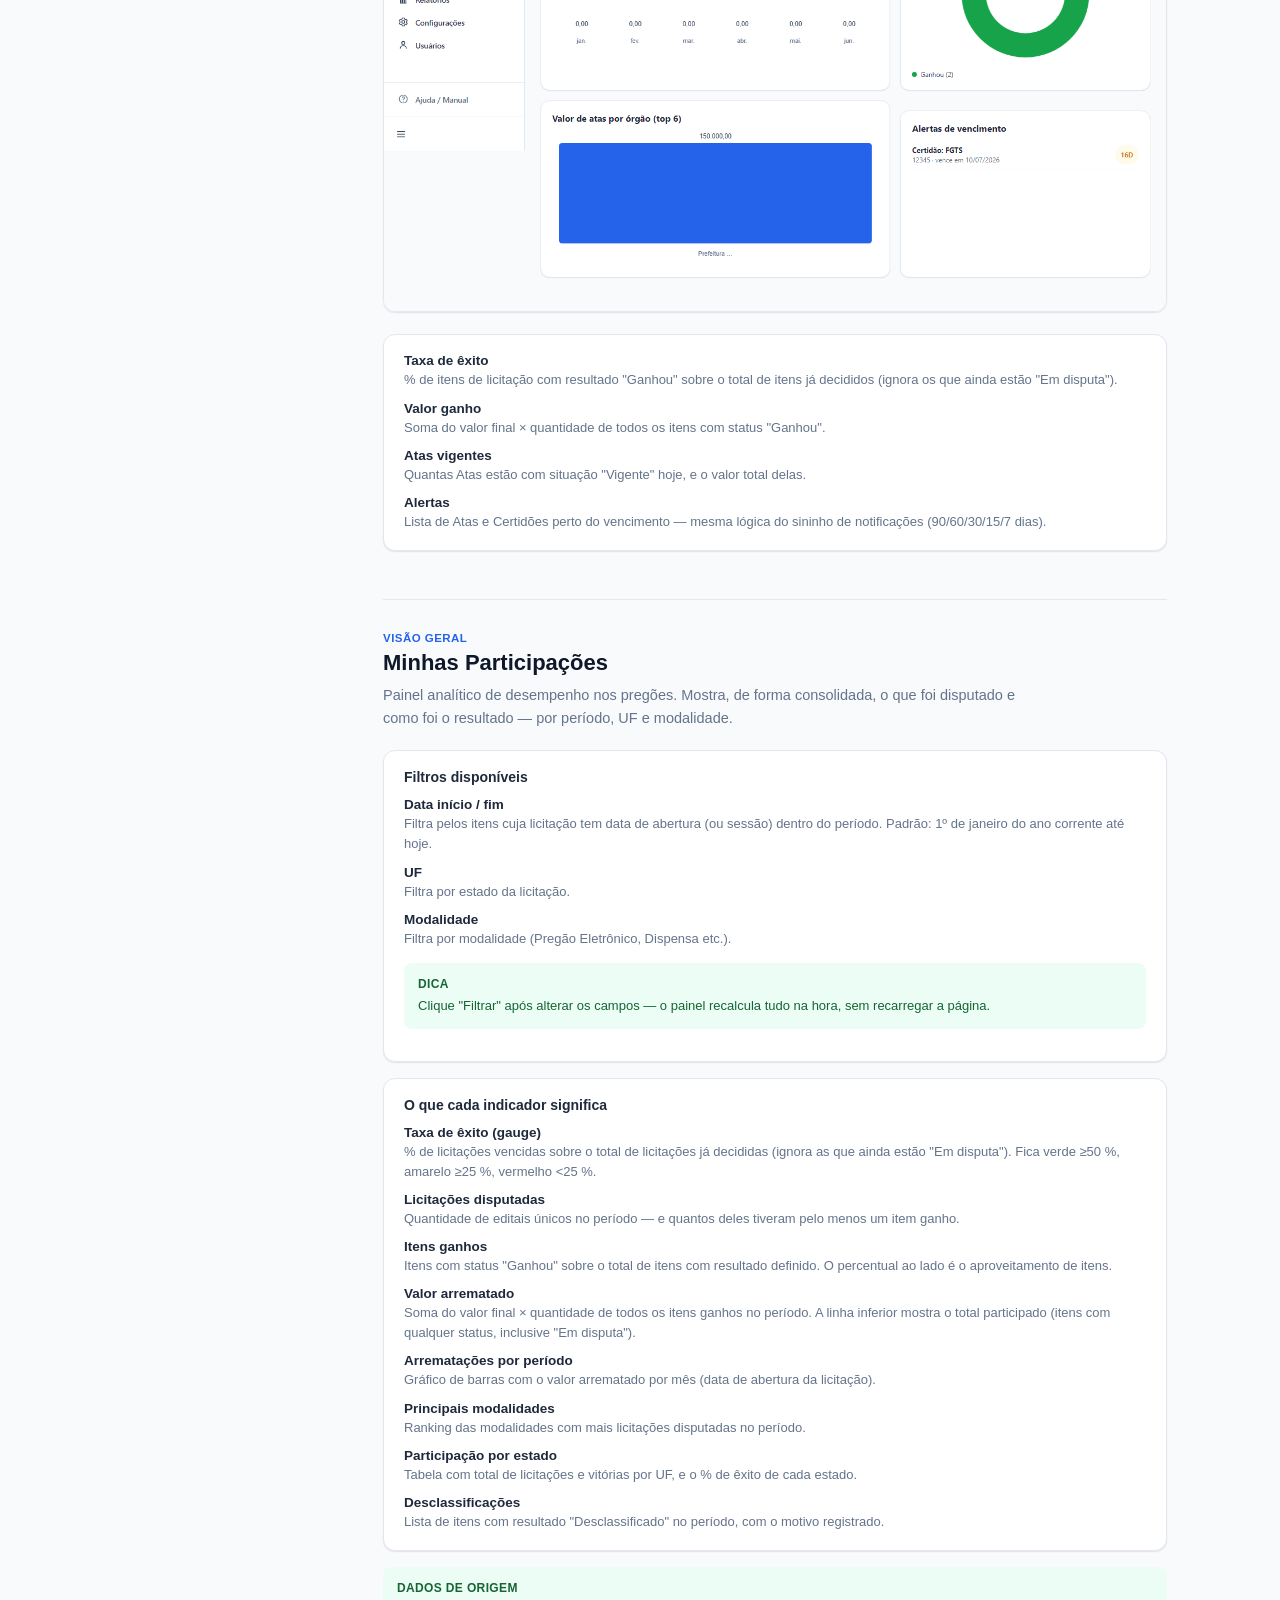
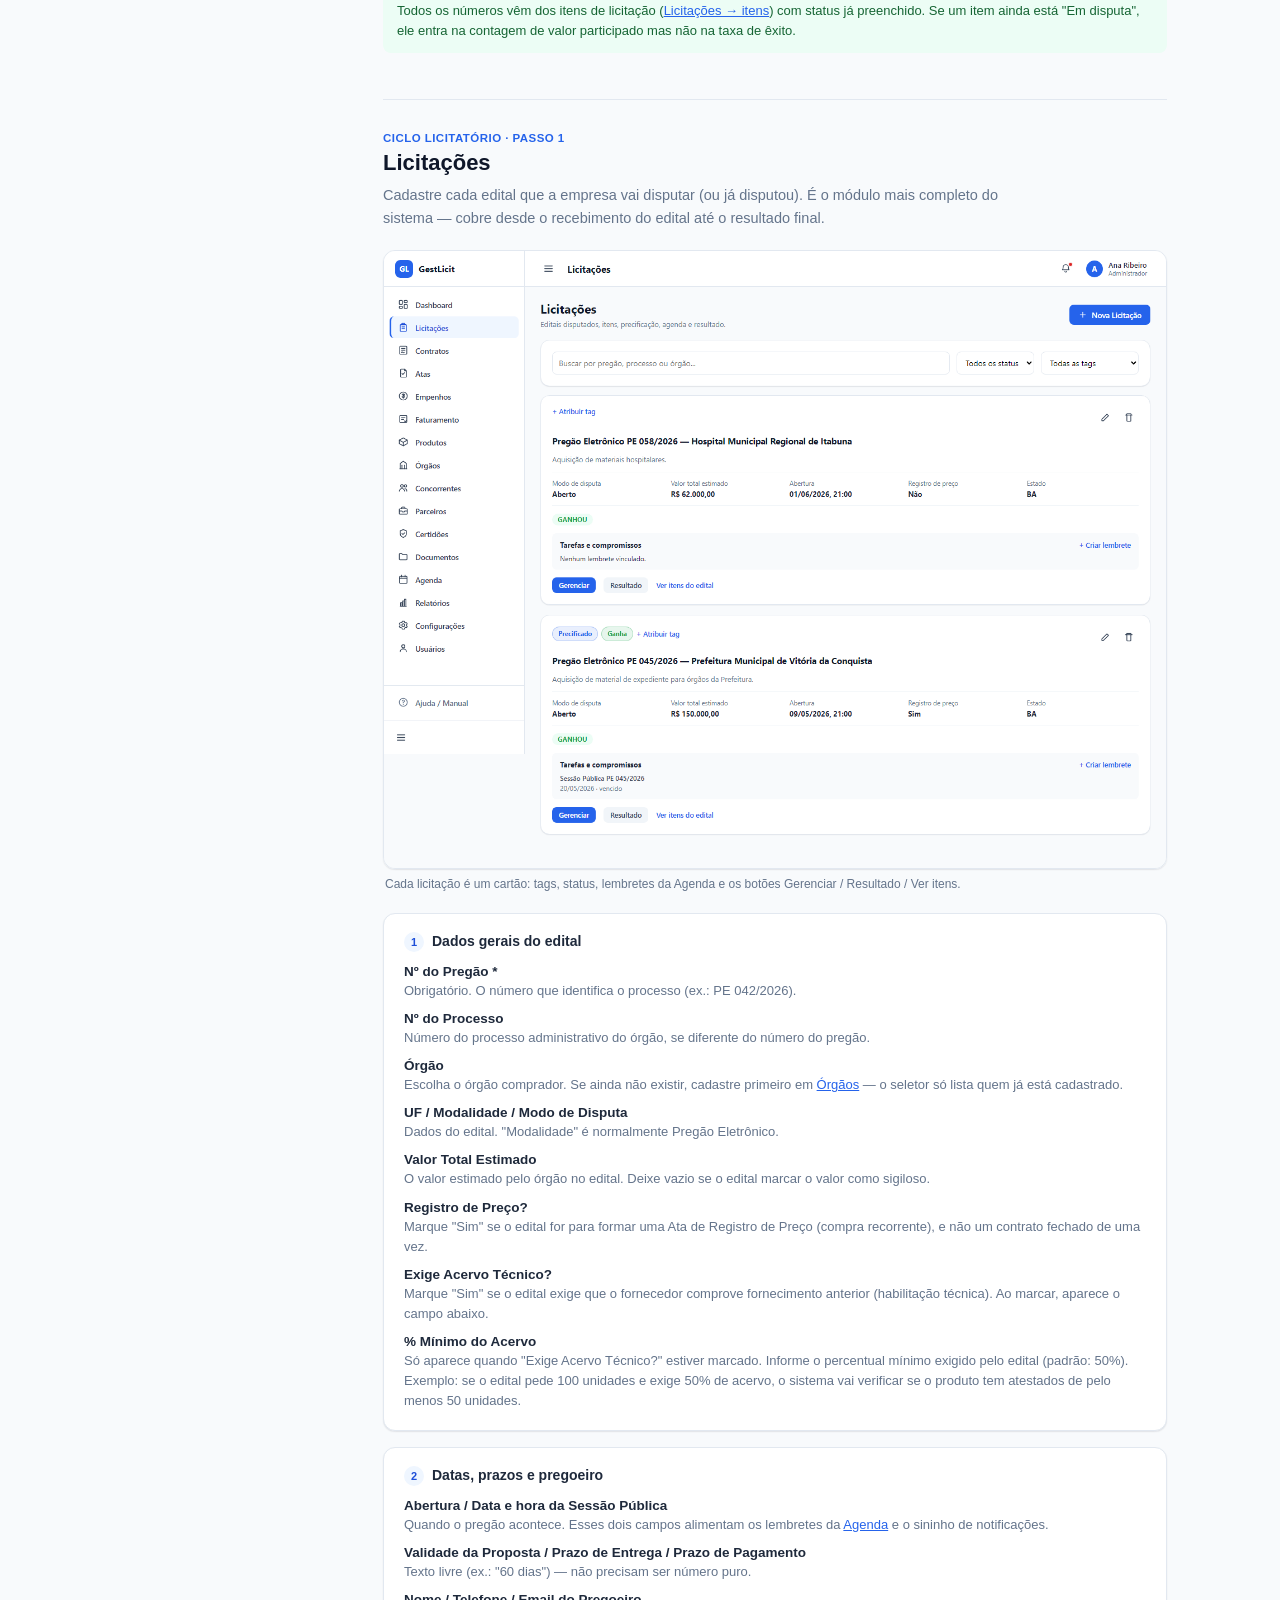
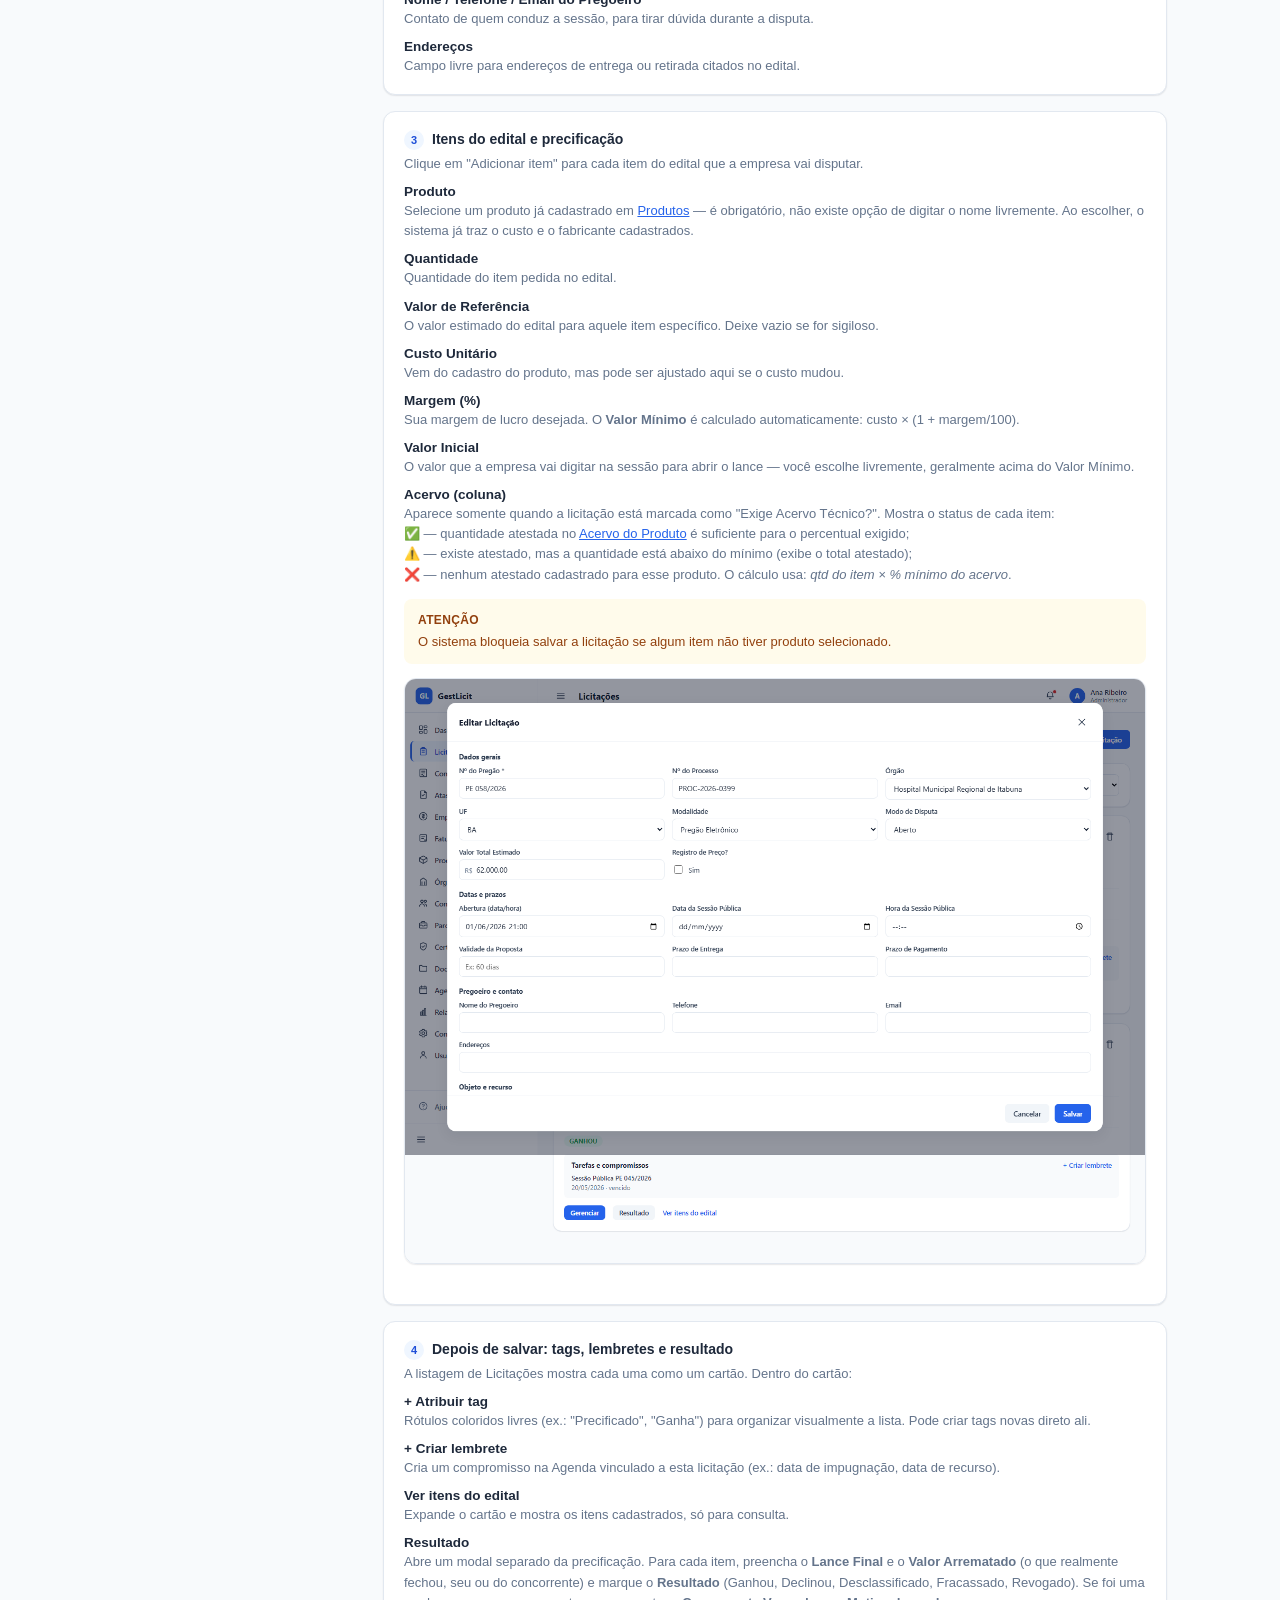
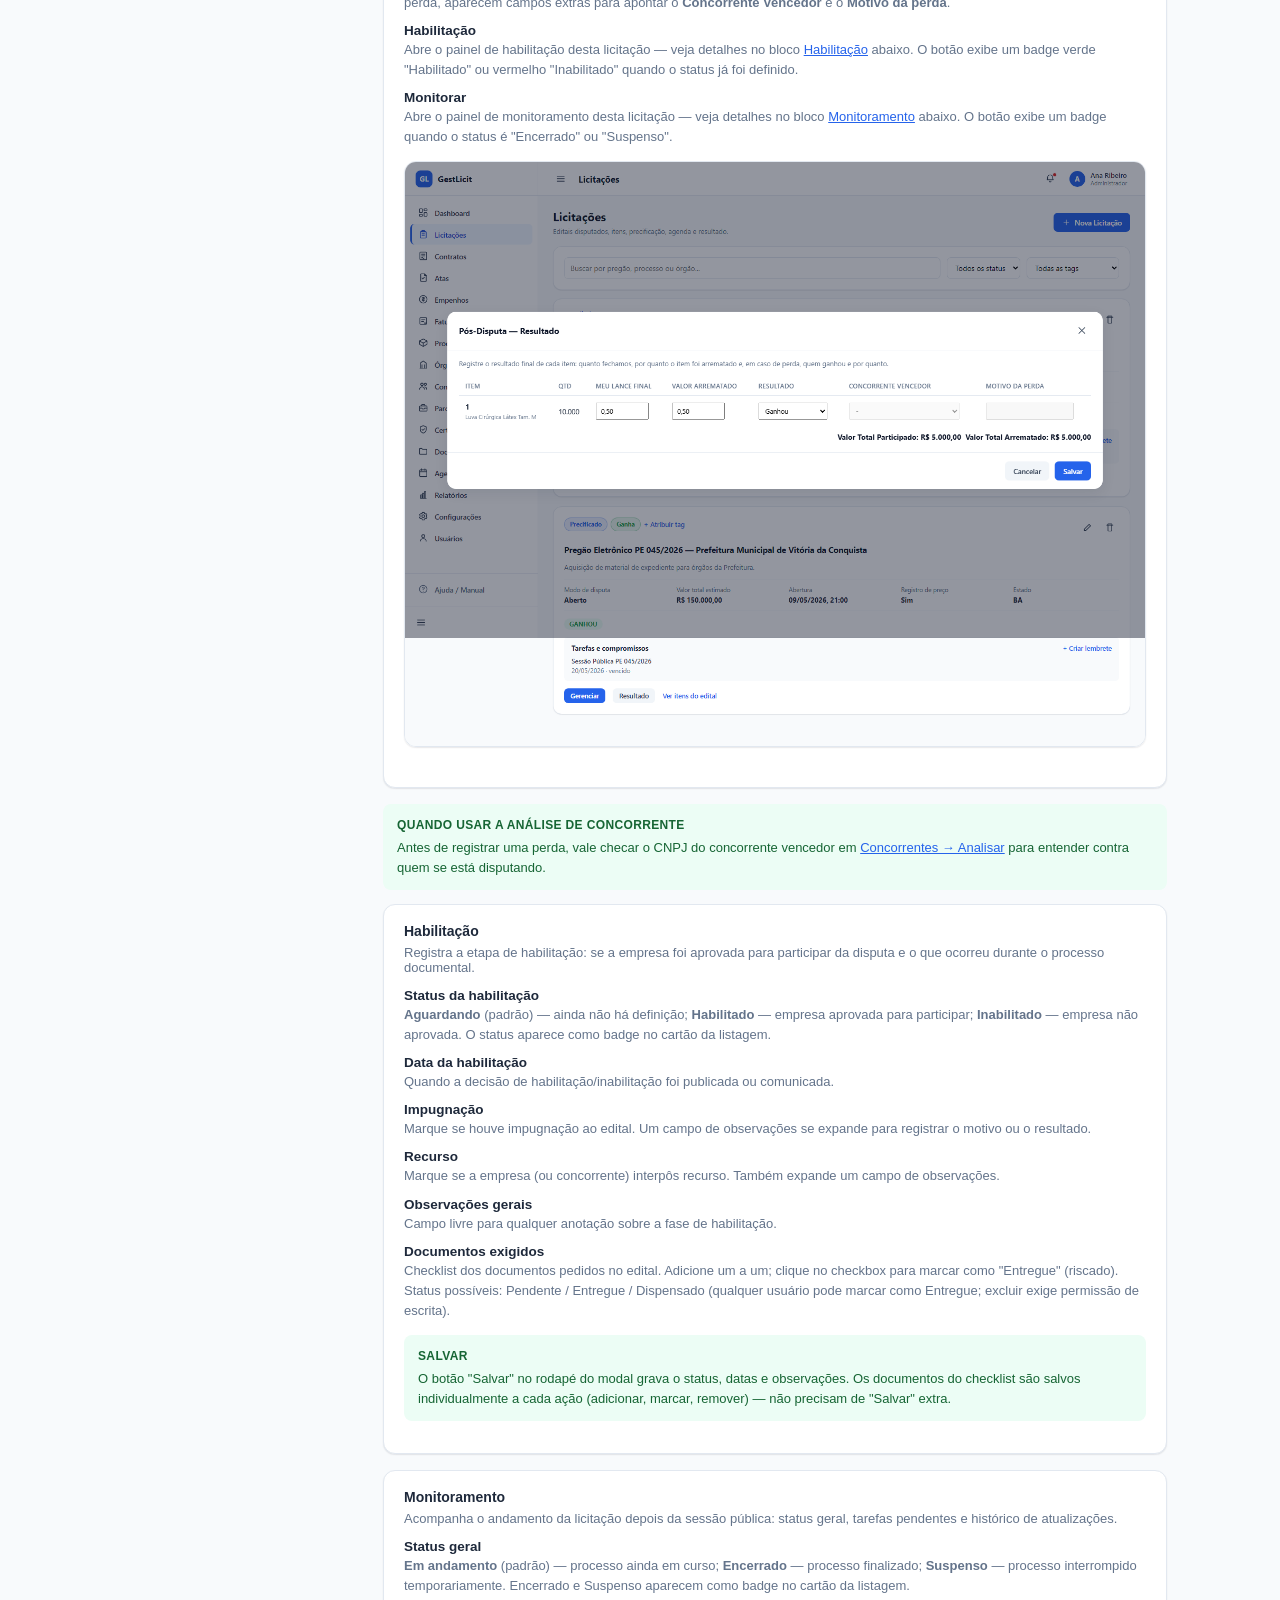
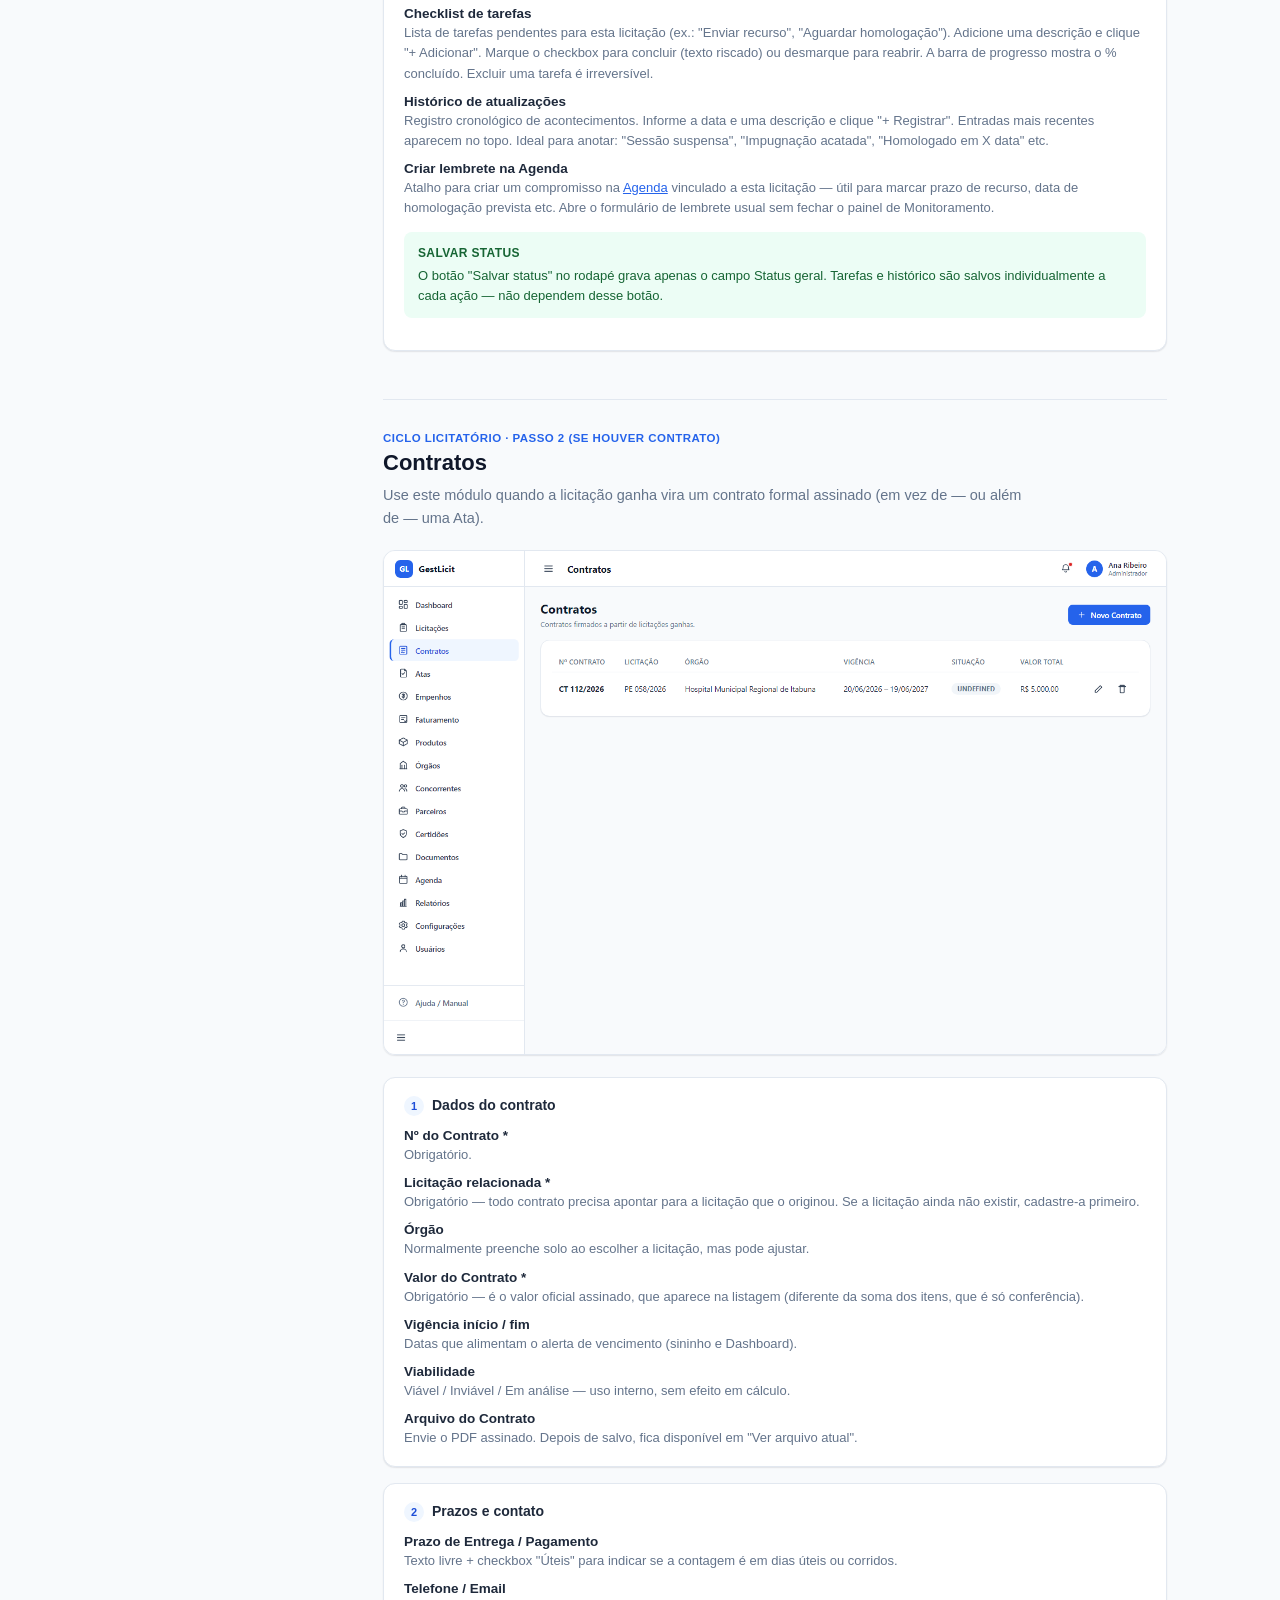
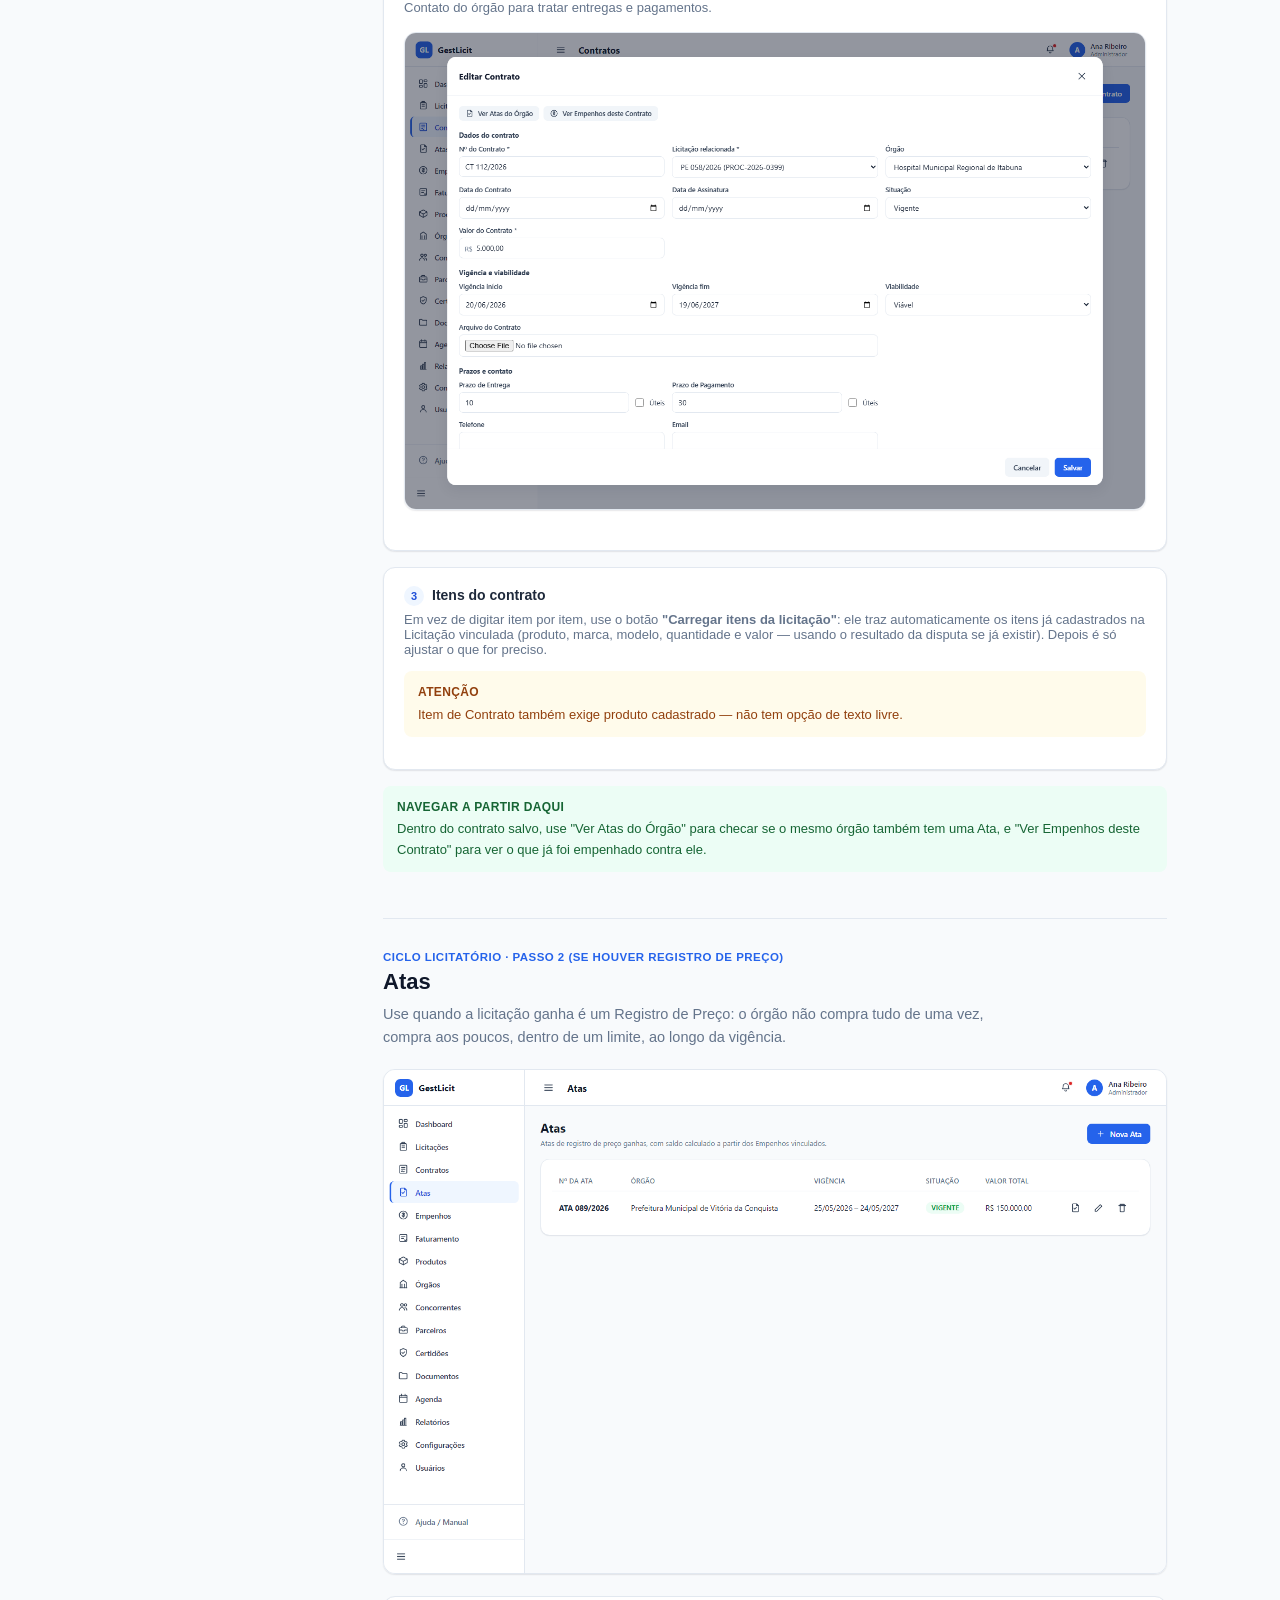
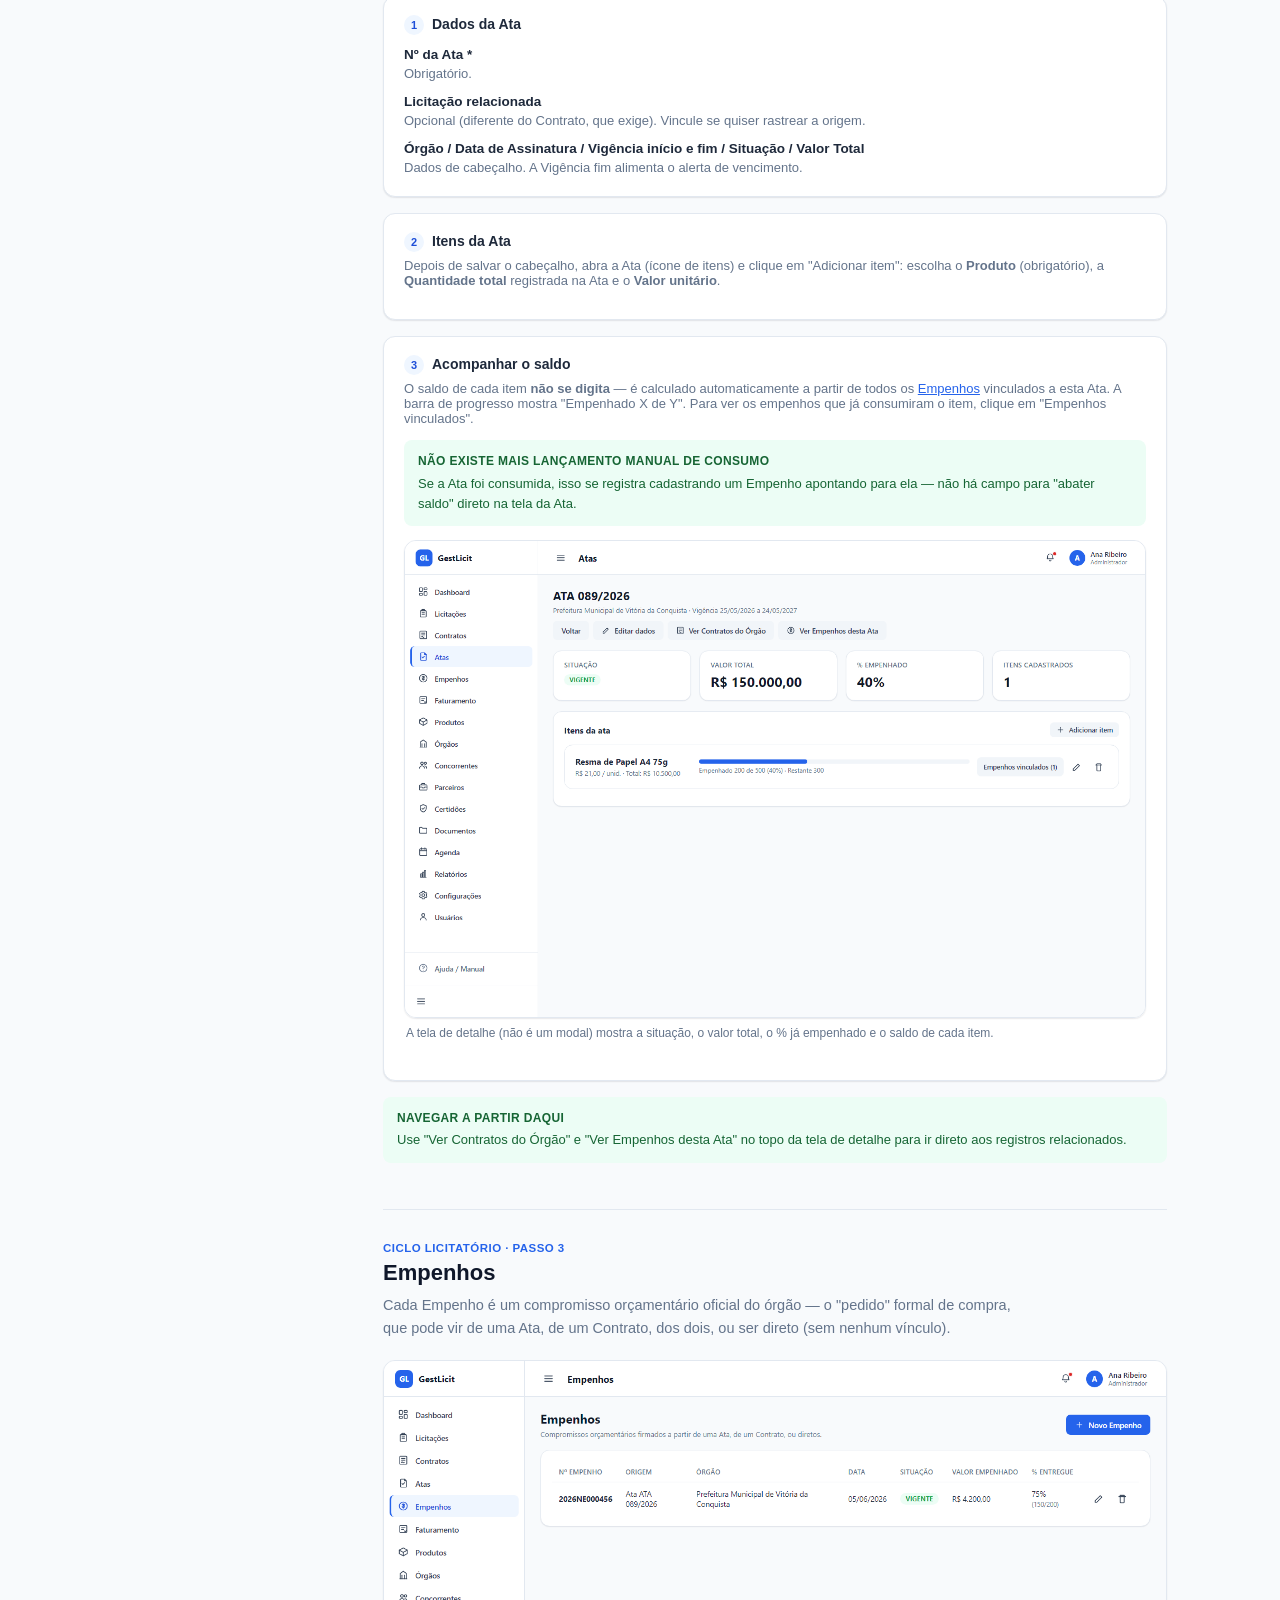
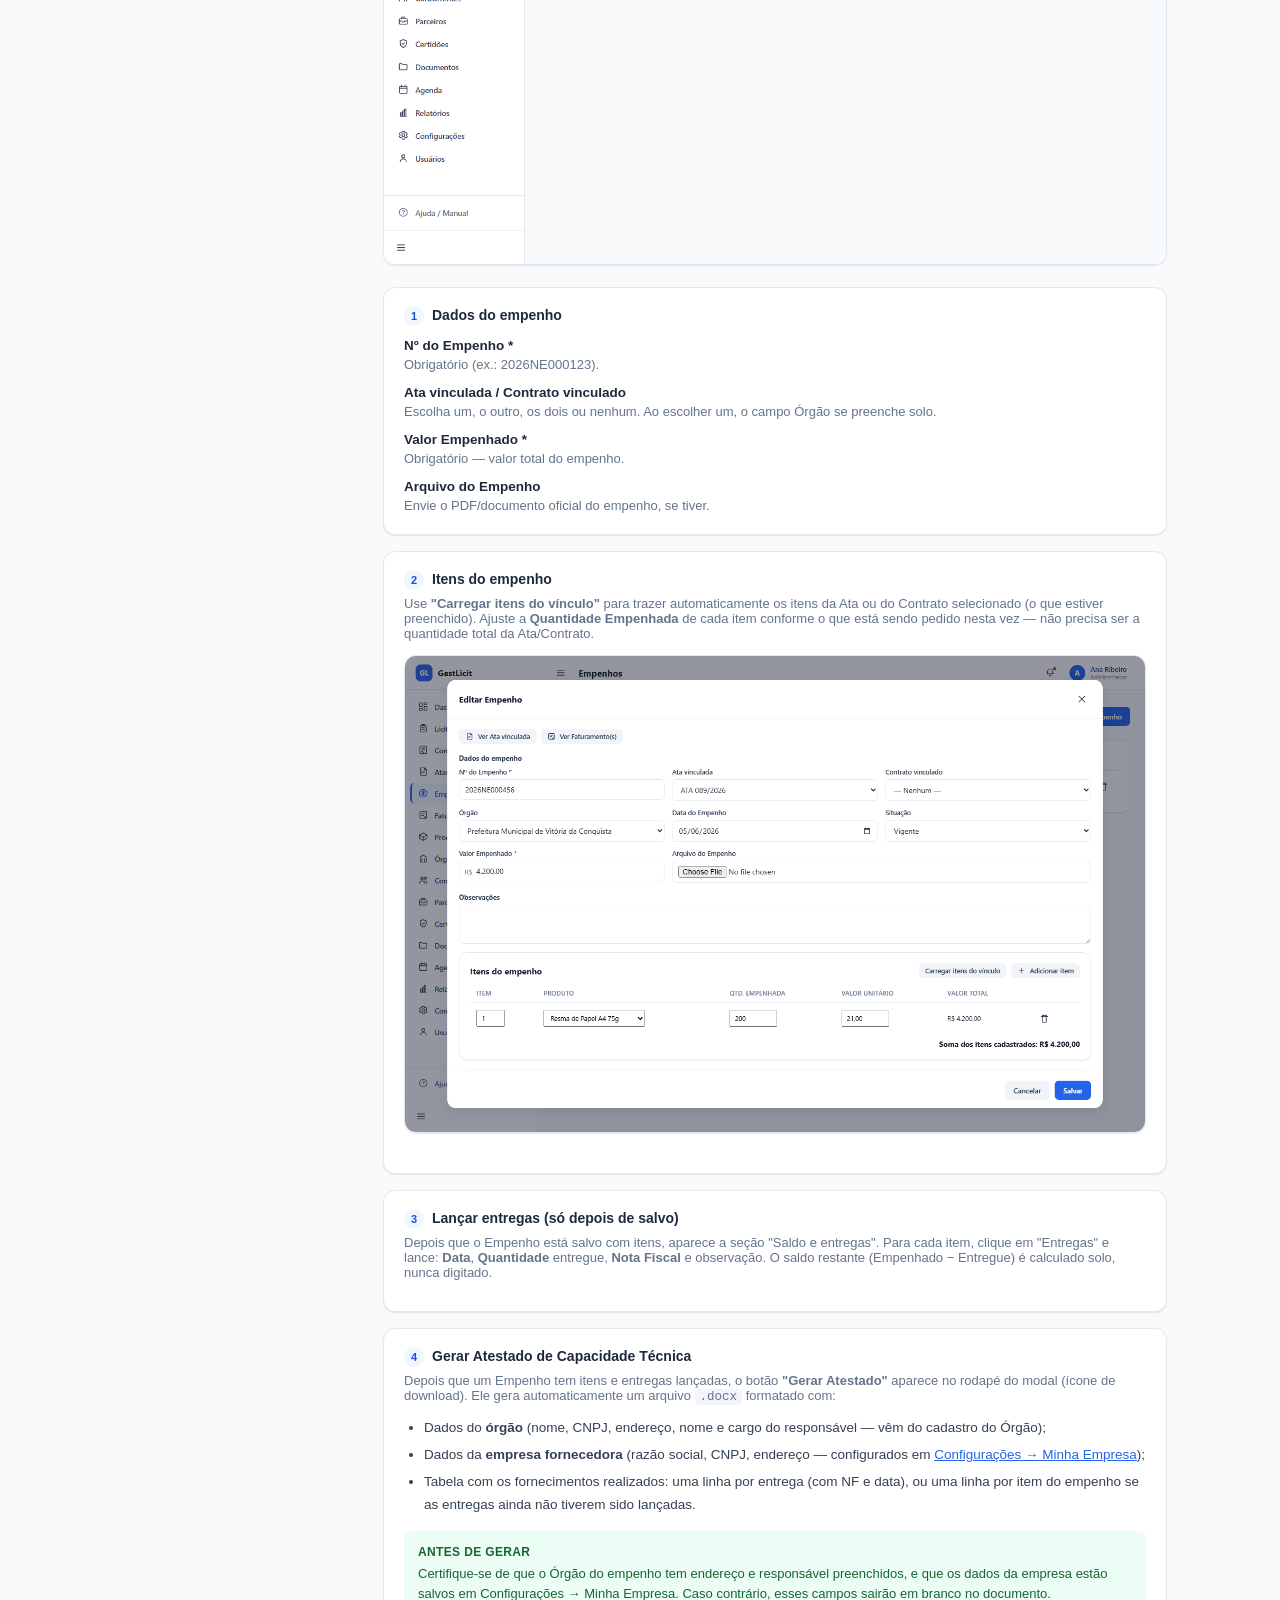
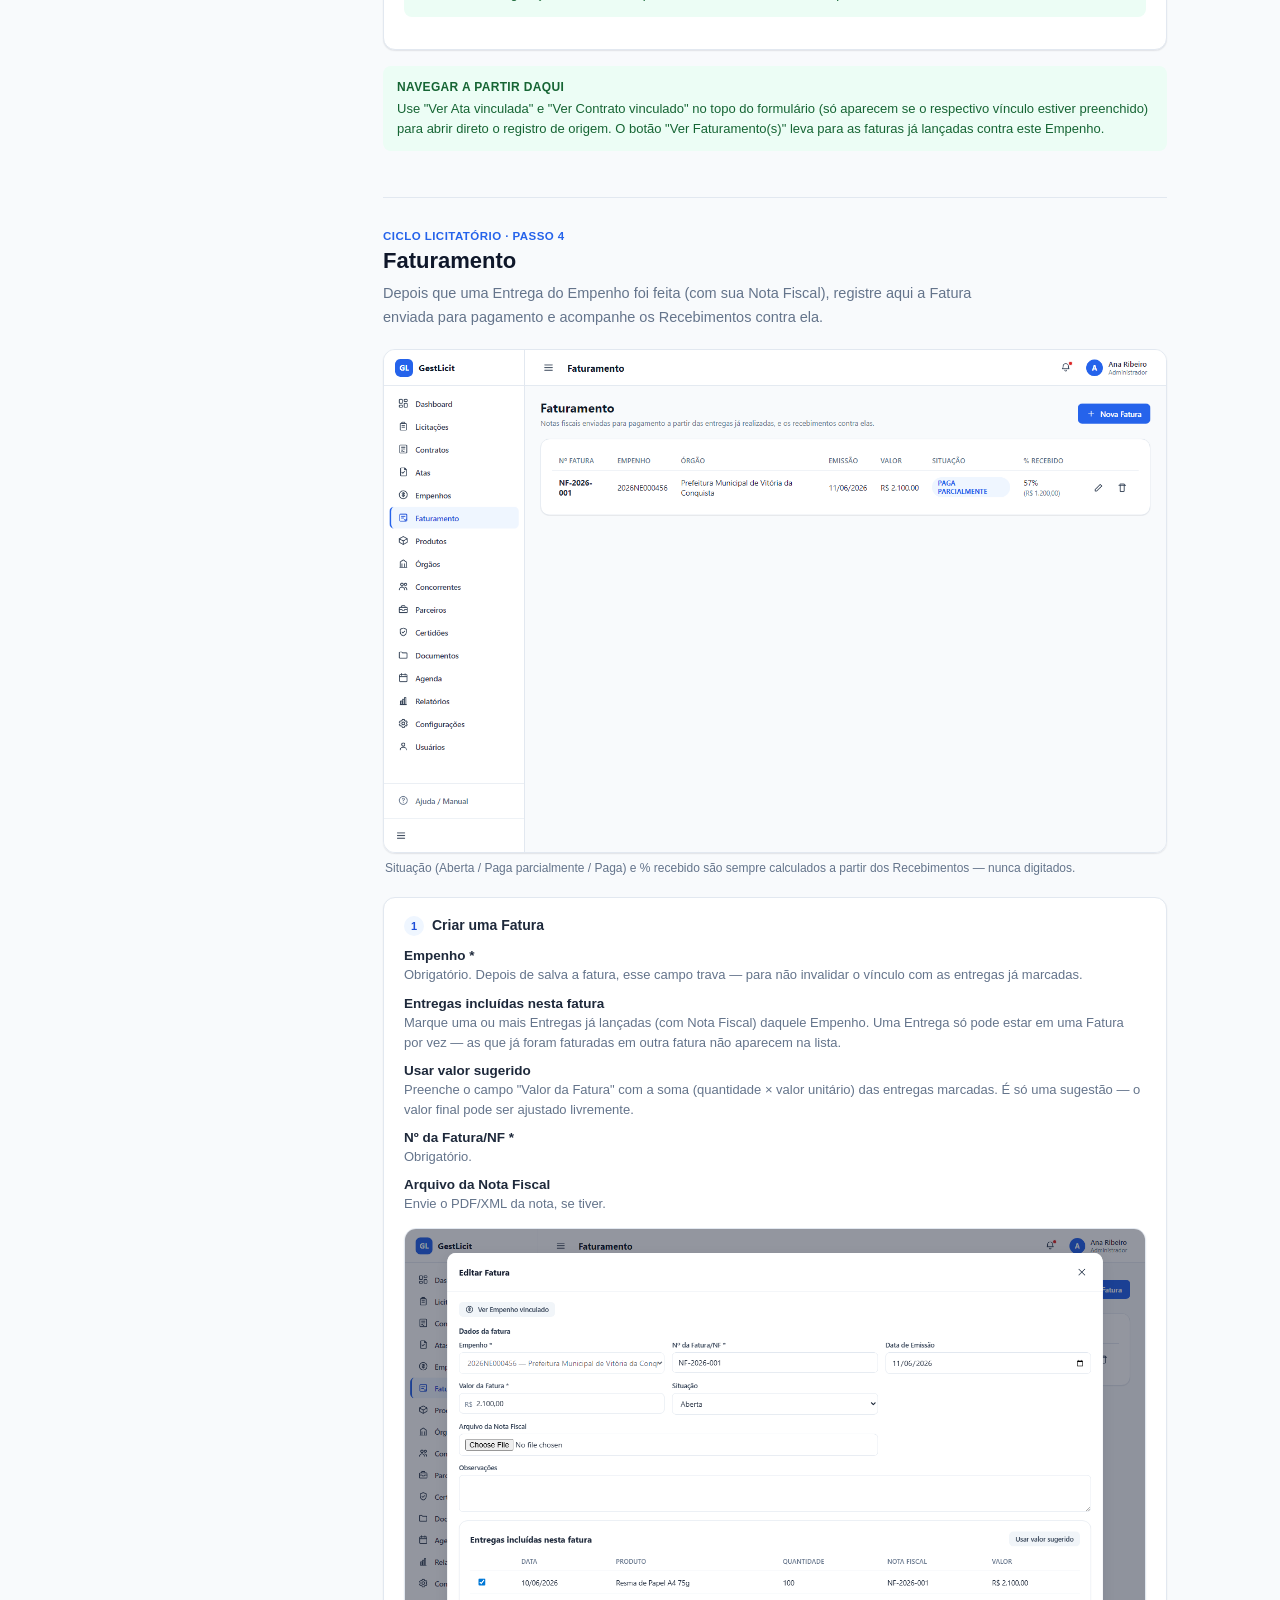
==== commit 1b1d499b: "docs: atualiza manual com Minhas Participações, Habilitação e Monitoramento - Adiciona seção "Minhas" ====
--- a/manual.html
+++ b/manual.html
@@ -104,9 +104,12 @@
     <div class="toc-group-label">Visão geral</div>
     <a href="#intro">Como o sistema funciona</a>
     <a href="#dashboard">Dashboard</a>
+    <a href="#participacoes">Minhas Participações</a>
 
     <div class="toc-group-label">Ciclo licitatório</div>
     <a href="#licitacoes">Licitações</a>
+    <a href="#licitacoes-habilitacao">↳ Habilitação</a>
+    <a href="#licitacoes-monitoramento">↳ Monitoramento</a>
     <a href="#contratos">Contratos</a>
     <a href="#atas">Atas</a>
     <a href="#empenhos">Empenhos</a>
@@ -192,6 +195,38 @@
           <dt>Alertas</dt><dd>Lista de Atas e Certidões perto do vencimento — mesma lógica do sininho de notificações (90/60/30/15/7 dias).</dd>
         </dl>
       </div>
+    </section>
+
+    <section class="modulo" id="participacoes">
+      <div class="modulo-eyebrow">Visão geral</div>
+      <h2>Minhas Participações</h2>
+      <p class="dek">Painel analítico de desempenho nos pregões. Mostra, de forma consolidada, o que foi disputado e como foi o resultado — por período, UF e modalidade.</p>
+
+      <div class="card">
+        <h3>Filtros disponíveis</h3>
+        <dl class="fields">
+          <dt>Data início / fim</dt><dd>Filtra pelos itens cuja licitação tem data de abertura (ou sessão) dentro do período. Padrão: 1º de janeiro do ano corrente até hoje.</dd>
+          <dt>UF</dt><dd>Filtra por estado da licitação.</dd>
+          <dt>Modalidade</dt><dd>Filtra por modalidade (Pregão Eletrônico, Dispensa etc.).</dd>
+        </dl>
+        <div class="tip"><strong>Dica</strong>Clique "Filtrar" após alterar os campos — o painel recalcula tudo na hora, sem recarregar a página.</div>
+      </div>
+
+      <div class="card">
+        <h3>O que cada indicador significa</h3>
+        <dl class="fields">
+          <dt>Taxa de êxito (gauge)</dt><dd>% de licitações vencidas sobre o total de licitações já decididas (ignora as que ainda estão "Em disputa"). Fica verde ≥50 %, amarelo ≥25 %, vermelho &lt;25 %.</dd>
+          <dt>Licitações disputadas</dt><dd>Quantidade de editais únicos no período — e quantos deles tiveram pelo menos um item ganho.</dd>
+          <dt>Itens ganhos</dt><dd>Itens com status "Ganhou" sobre o total de itens com resultado definido. O percentual ao lado é o aproveitamento de itens.</dd>
+          <dt>Valor arrematado</dt><dd>Soma do valor final × quantidade de todos os itens ganhos no período. A linha inferior mostra o total participado (itens com qualquer status, inclusive "Em disputa").</dd>
+          <dt>Arrematações por período</dt><dd>Gráfico de barras com o valor arrematado por mês (data de abertura da licitação).</dd>
+          <dt>Principais modalidades</dt><dd>Ranking das modalidades com mais licitações disputadas no período.</dd>
+          <dt>Participação por estado</dt><dd>Tabela com total de licitações e vitórias por UF, e o % de êxito de cada estado.</dd>
+          <dt>Desclassificações</dt><dd>Lista de itens com resultado "Desclassificado" no período, com o motivo registrado.</dd>
+        </dl>
+      </div>
+
+      <div class="tip"><strong>Dados de origem</strong>Todos os números vêm dos itens de licitação (<a href="#licitacoes">Licitações → itens</a>) com status já preenchido. Se um item ainda está "Em disputa", ele entra na contagem de valor participado mas não na taxa de êxito.</div>
     </section>
 
     <section class="modulo" id="licitacoes">
@@ -254,6 +289,8 @@
           <dt>+ Criar lembrete</dt><dd>Cria um compromisso na Agenda vinculado a esta licitação (ex.: data de impugnação, data de recurso).</dd>
           <dt>Ver itens do edital</dt><dd>Expande o cartão e mostra os itens cadastrados, só para consulta.</dd>
           <dt>Resultado</dt><dd>Abre um modal separado da precificação. Para cada item, preencha o <strong>Lance Final</strong> e o <strong>Valor Arrematado</strong> (o que realmente fechou, seu ou do concorrente) e marque o <strong>Resultado</strong> (Ganhou, Declinou, Desclassificado, Fracassado, Revogado). Se foi uma perda, aparecem campos extras para apontar o <strong>Concorrente Vencedor</strong> e o <strong>Motivo da perda</strong>.</dd>
+          <dt>Habilitação</dt><dd>Abre o painel de habilitação desta licitação — veja detalhes no bloco <a href="#licitacoes-habilitacao">Habilitação</a> abaixo. O botão exibe um badge verde "Habilitado" ou vermelho "Inabilitado" quando o status já foi definido.</dd>
+          <dt>Monitorar</dt><dd>Abre o painel de monitoramento desta licitação — veja detalhes no bloco <a href="#licitacoes-monitoramento">Monitoramento</a> abaixo. O botão exibe um badge quando o status é "Encerrado" ou "Suspenso".</dd>
         </dl>
         <div class="shot-wrap">
           <img class="shot" src="Imagens/manual/licitacoes_resultado.png" alt="Modal de Resultado da disputa, separado da precificação" />
@@ -261,6 +298,32 @@
       </div>
 
       <div class="tip"><strong>Quando usar a Análise de Concorrente</strong>Antes de registrar uma perda, vale checar o CNPJ do concorrente vencedor em <a href="#concorrentes">Concorrentes → Analisar</a> para entender contra quem se está disputando.</div>
+
+      <div class="card" id="licitacoes-habilitacao">
+        <h3>Habilitação</h3>
+        <p style="font-size:13px; color:var(--gray-500); margin-top:-6px;">Registra a etapa de habilitação: se a empresa foi aprovada para participar da disputa e o que ocorreu durante o processo documental.</p>
+        <dl class="fields">
+          <dt>Status da habilitação</dt><dd><strong>Aguardando</strong> (padrão) — ainda não há definição; <strong>Habilitado</strong> — empresa aprovada para participar; <strong>Inabilitado</strong> — empresa não aprovada. O status aparece como badge no cartão da listagem.</dd>
+          <dt>Data da habilitação</dt><dd>Quando a decisão de habilitação/inabilitação foi publicada ou comunicada.</dd>
+          <dt>Impugnação</dt><dd>Marque se houve impugnação ao edital. Um campo de observações se expande para registrar o motivo ou o resultado.</dd>
+          <dt>Recurso</dt><dd>Marque se a empresa (ou concorrente) interpôs recurso. Também expande um campo de observações.</dd>
+          <dt>Observações gerais</dt><dd>Campo livre para qualquer anotação sobre a fase de habilitação.</dd>
+          <dt>Documentos exigidos</dt><dd>Checklist dos documentos pedidos no edital. Adicione um a um; clique no checkbox para marcar como "Entregue" (riscado). Status possíveis: Pendente / Entregue / Dispensado (qualquer usuário pode marcar como Entregue; excluir exige permissão de escrita).</dd>
+        </dl>
+        <div class="tip"><strong>Salvar</strong>O botão "Salvar" no rodapé do modal grava o status, datas e observações. Os documentos do checklist são salvos individualmente a cada ação (adicionar, marcar, remover) — não precisam de "Salvar" extra.</div>
+      </div>
+
+      <div class="card" id="licitacoes-monitoramento">
+        <h3>Monitoramento</h3>
+        <p style="font-size:13px; color:var(--gray-500); margin-top:-6px;">Acompanha o andamento da licitação depois da sessão pública: status geral, tarefas pendentes e histórico de atualizações.</p>
+        <dl class="fields">
+          <dt>Status geral</dt><dd><strong>Em andamento</strong> (padrão) — processo ainda em curso; <strong>Encerrado</strong> — processo finalizado; <strong>Suspenso</strong> — processo interrompido temporariamente. Encerrado e Suspenso aparecem como badge no cartão da listagem.</dd>
+          <dt>Checklist de tarefas</dt><dd>Lista de tarefas pendentes para esta licitação (ex.: "Enviar recurso", "Aguardar homologação"). Adicione uma descrição e clique "+ Adicionar". Marque o checkbox para concluir (texto riscado) ou desmarque para reabrir. A barra de progresso mostra o % concluído. Excluir uma tarefa é irreversível.</dd>
+          <dt>Histórico de atualizações</dt><dd>Registro cronológico de acontecimentos. Informe a data e uma descrição e clique "+ Registrar". Entradas mais recentes aparecem no topo. Ideal para anotar: "Sessão suspensa", "Impugnação acatada", "Homologado em X data" etc.</dd>
+          <dt>Criar lembrete na Agenda</dt><dd>Atalho para criar um compromisso na <a href="#agenda">Agenda</a> vinculado a esta licitação — útil para marcar prazo de recurso, data de homologação prevista etc. Abre o formulário de lembrete usual sem fechar o painel de Monitoramento.</dd>
+        </dl>
+        <div class="tip"><strong>Salvar status</strong>O botão "Salvar status" no rodapé grava apenas o campo Status geral. Tarefas e histórico são salvos individualmente a cada ação — não dependem desse botão.</div>
+      </div>
     </section>
 
     <section class="modulo" id="contratos">
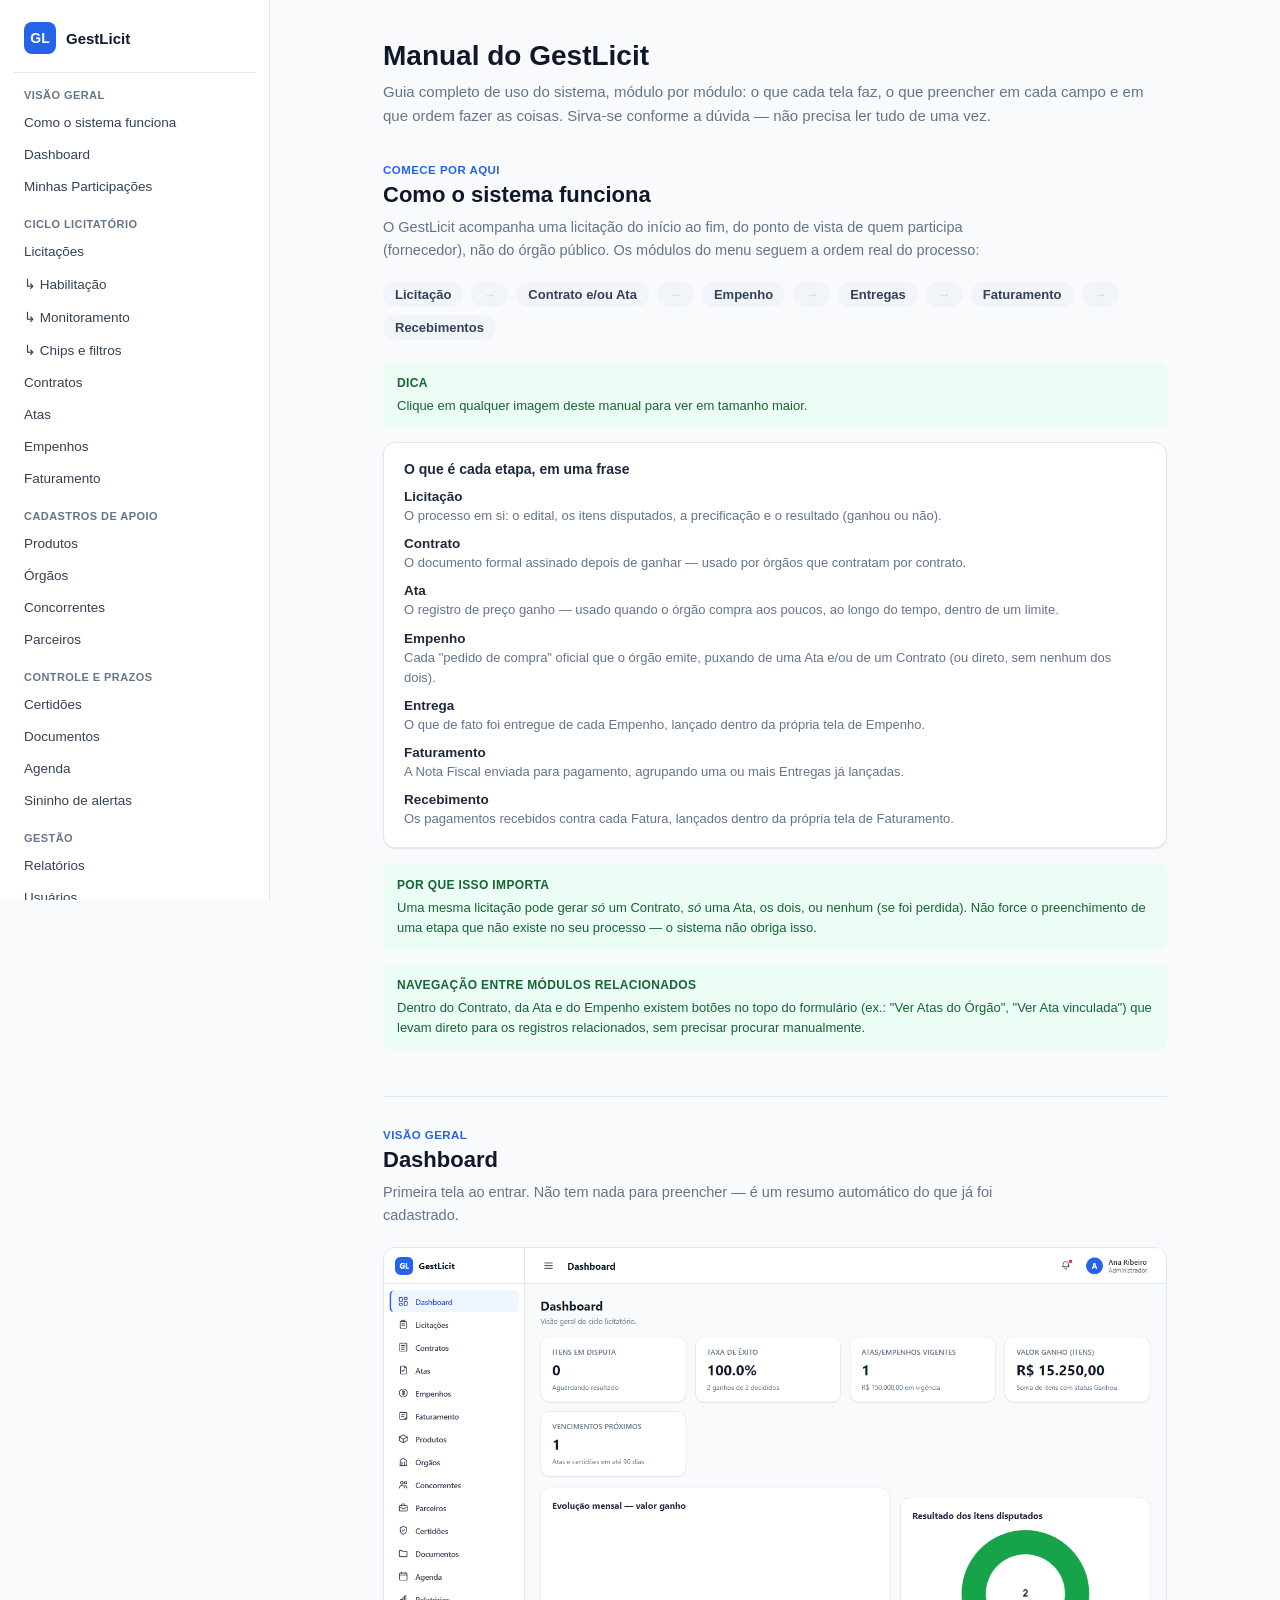
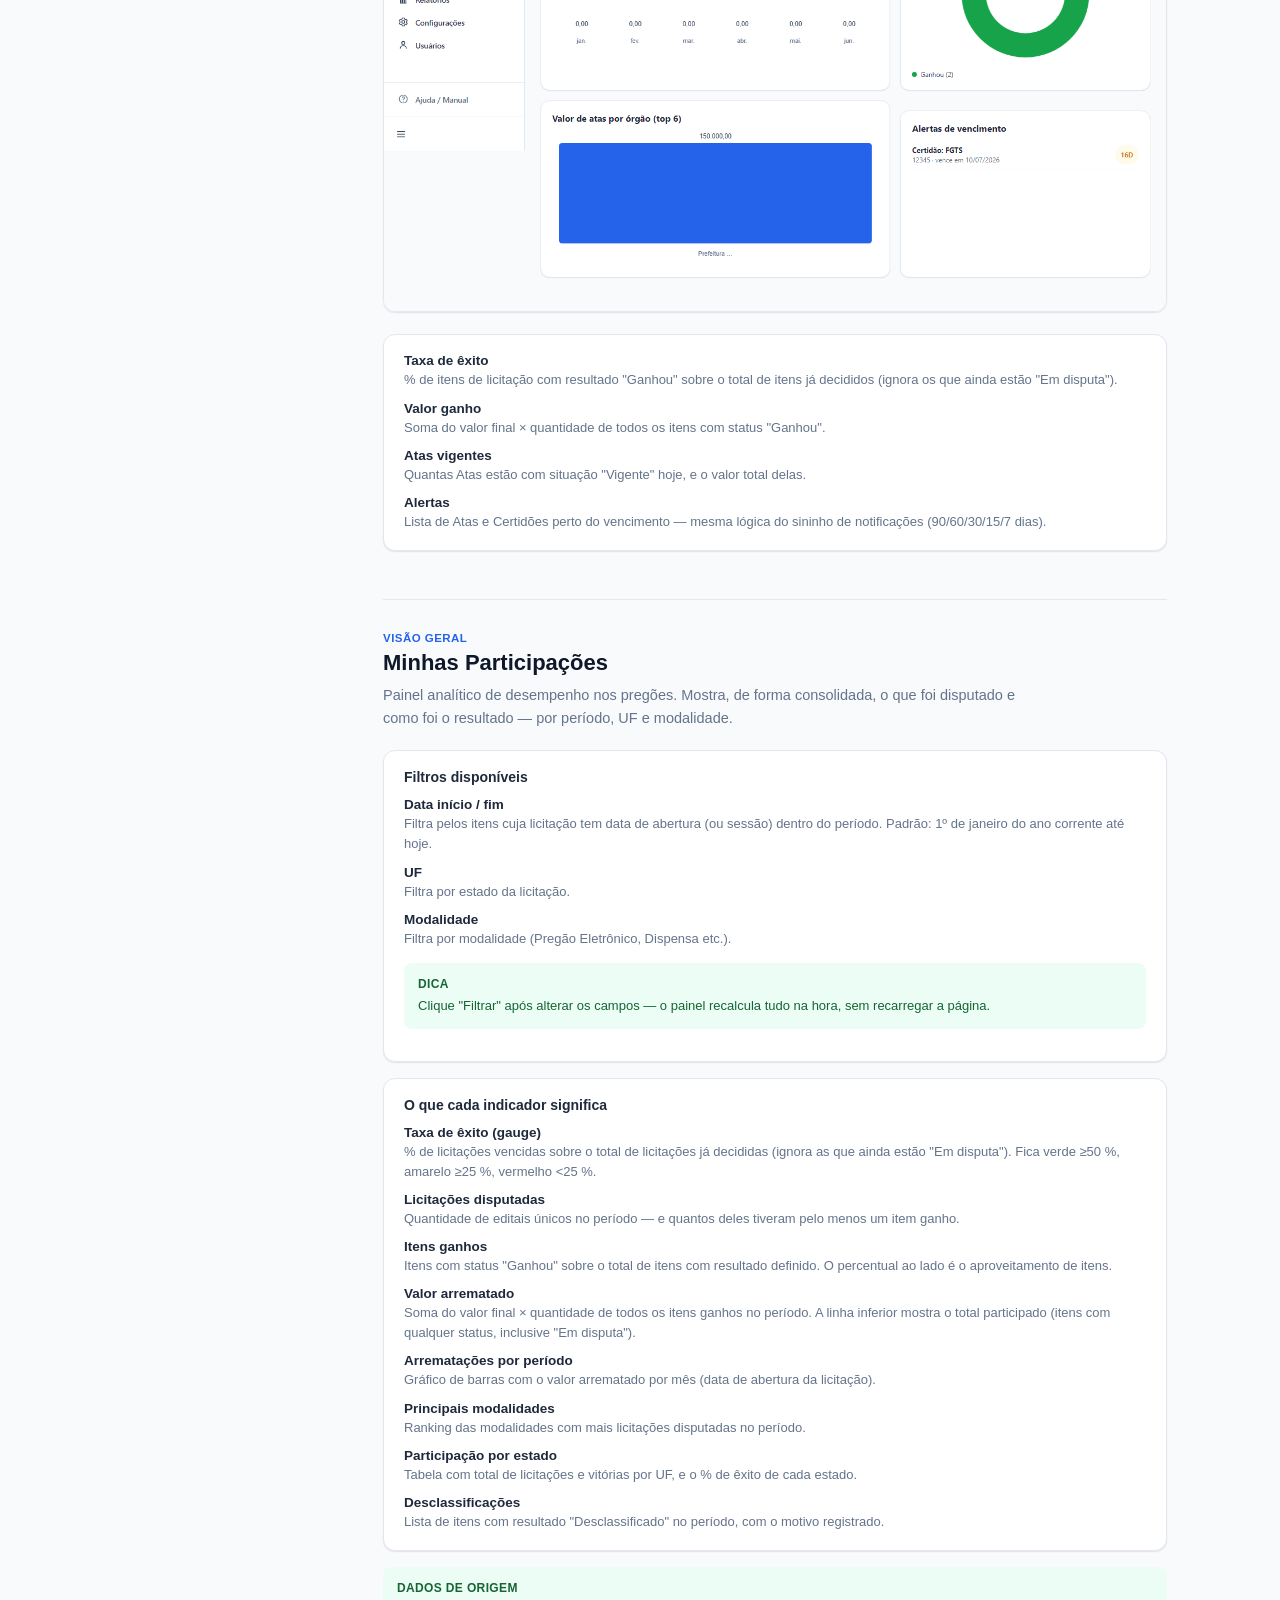
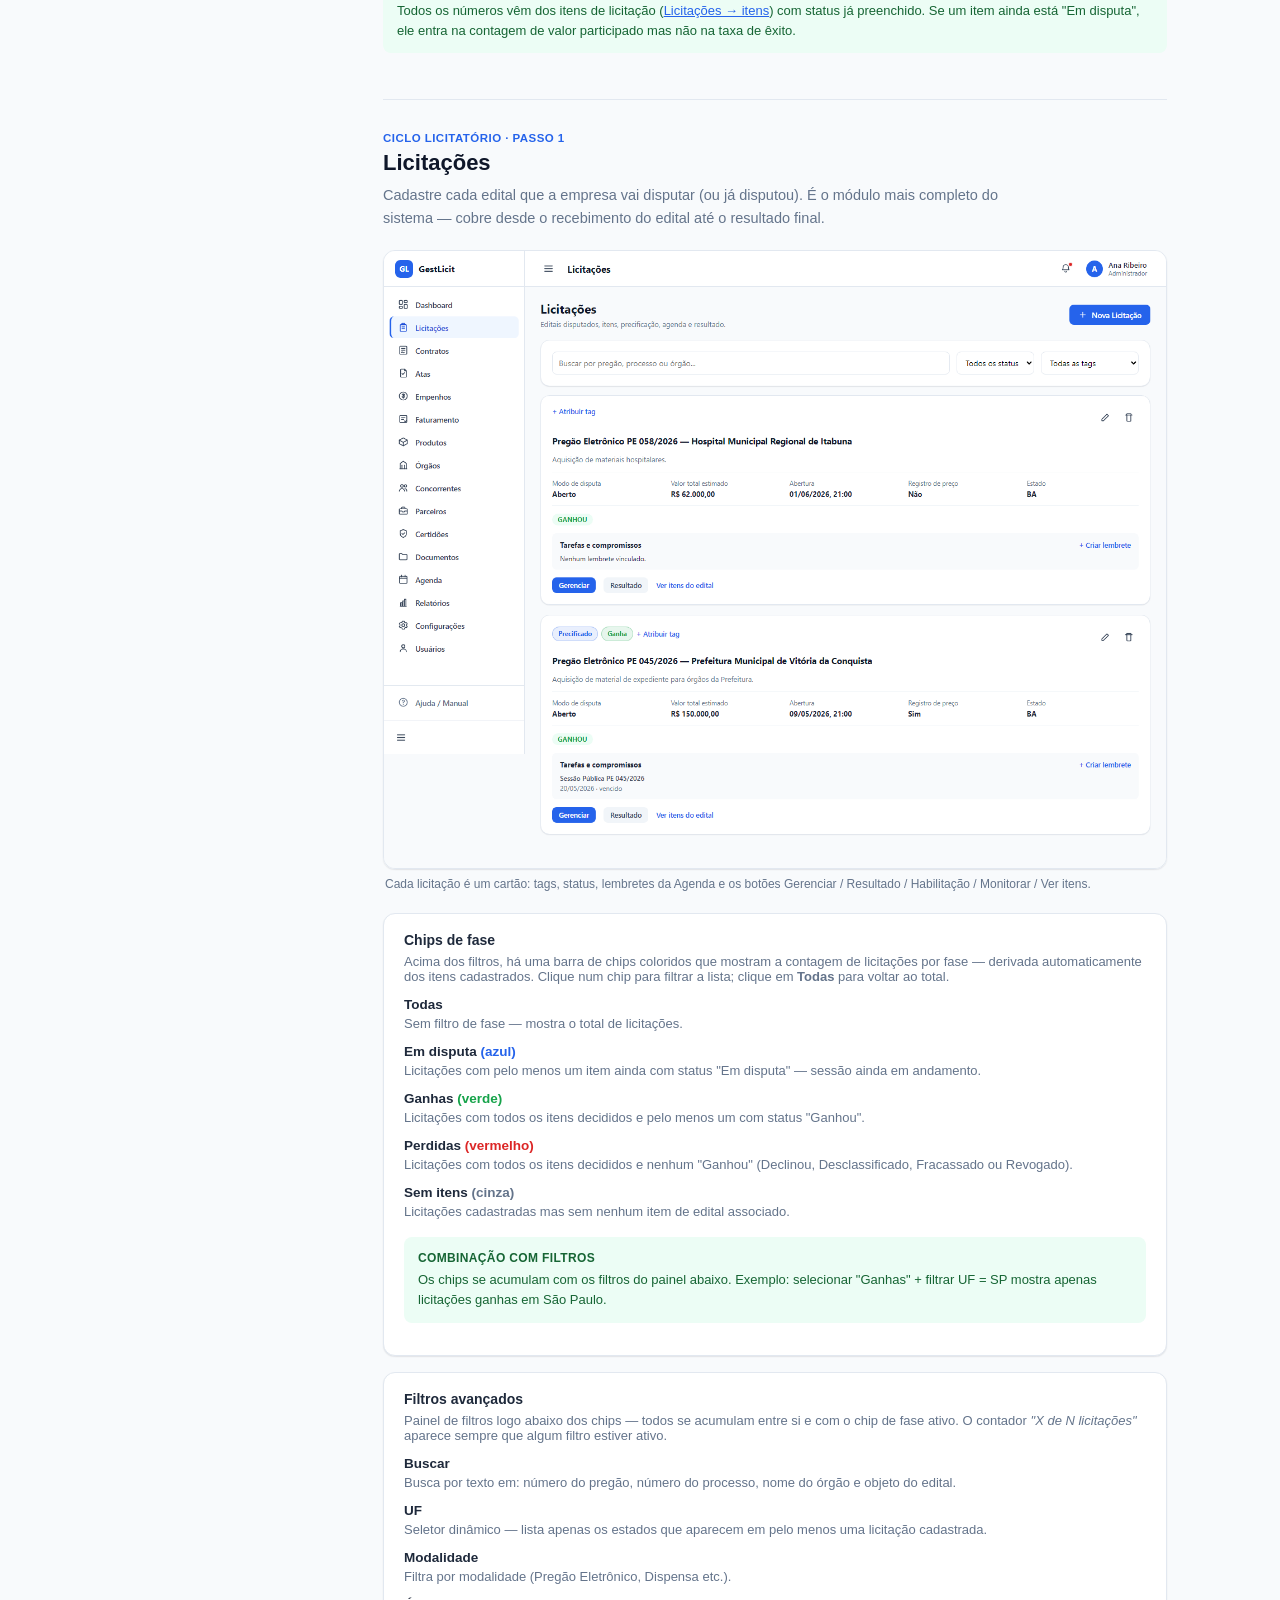
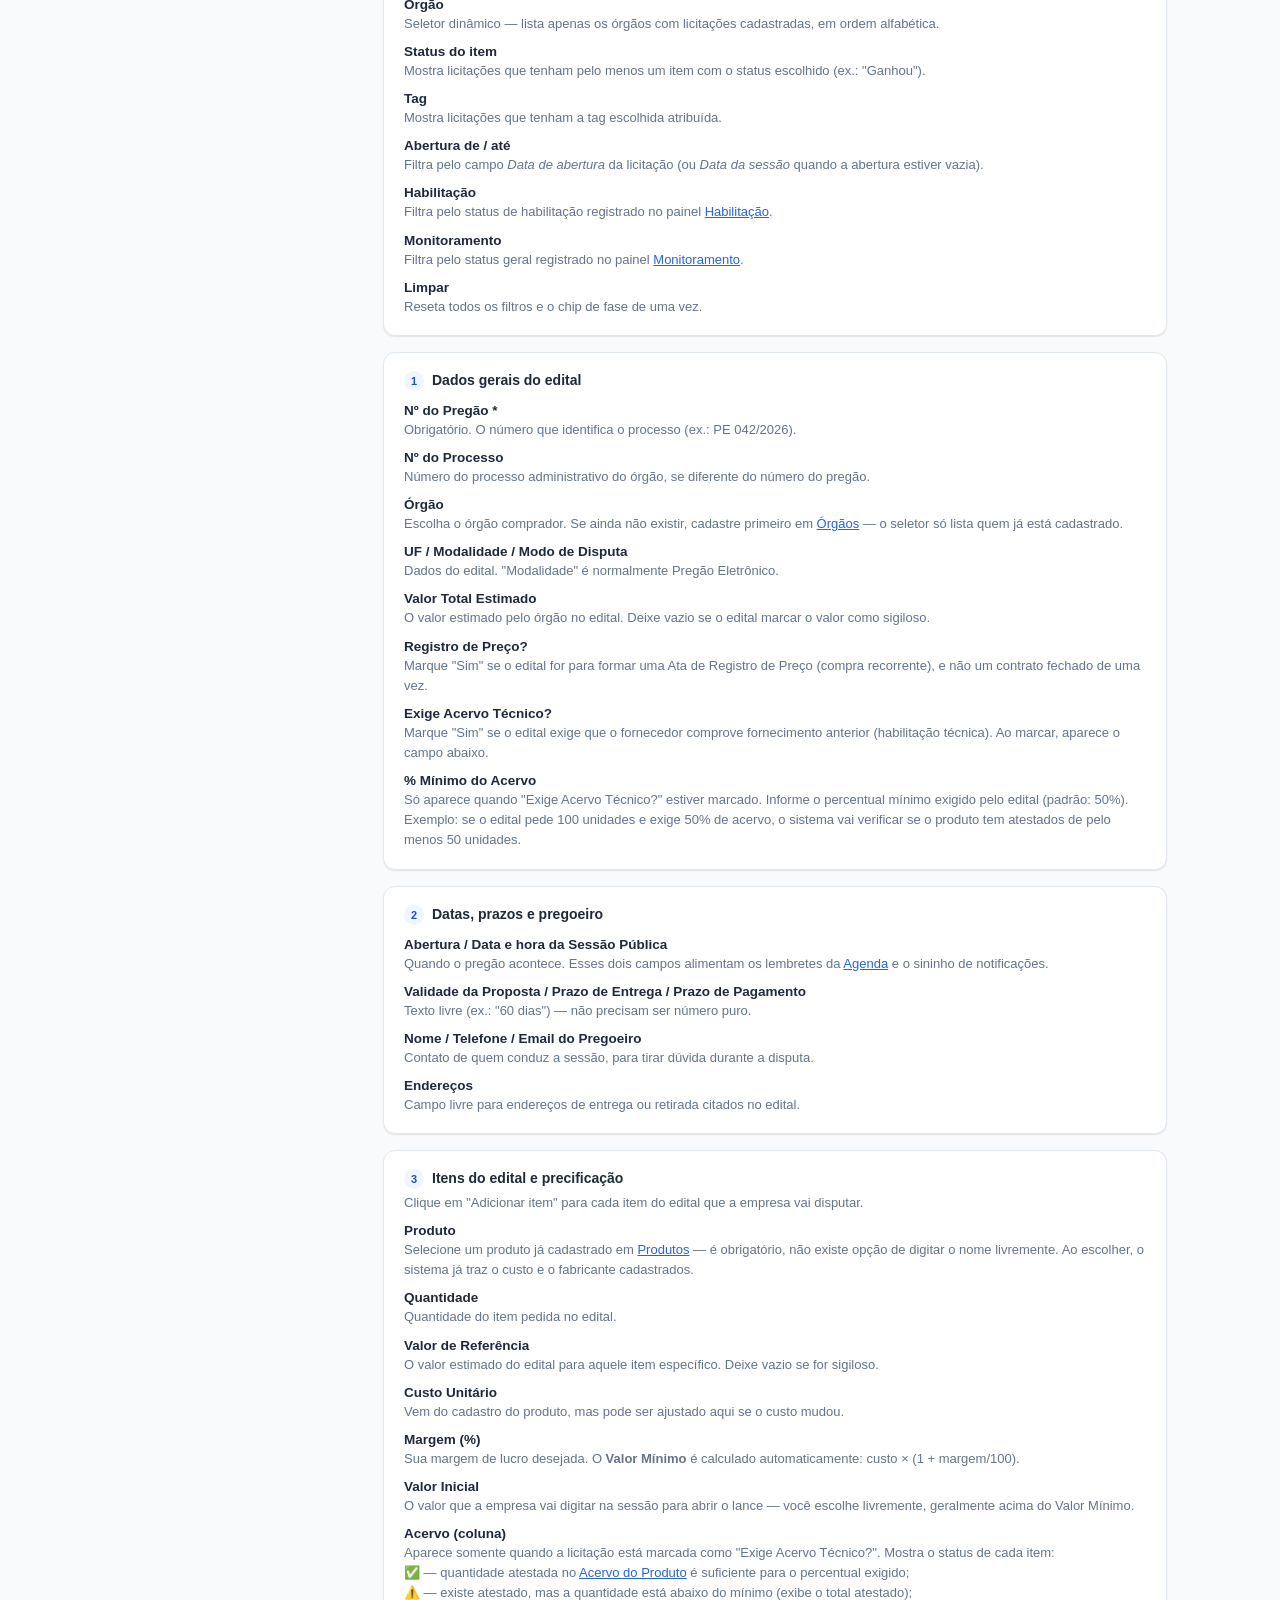
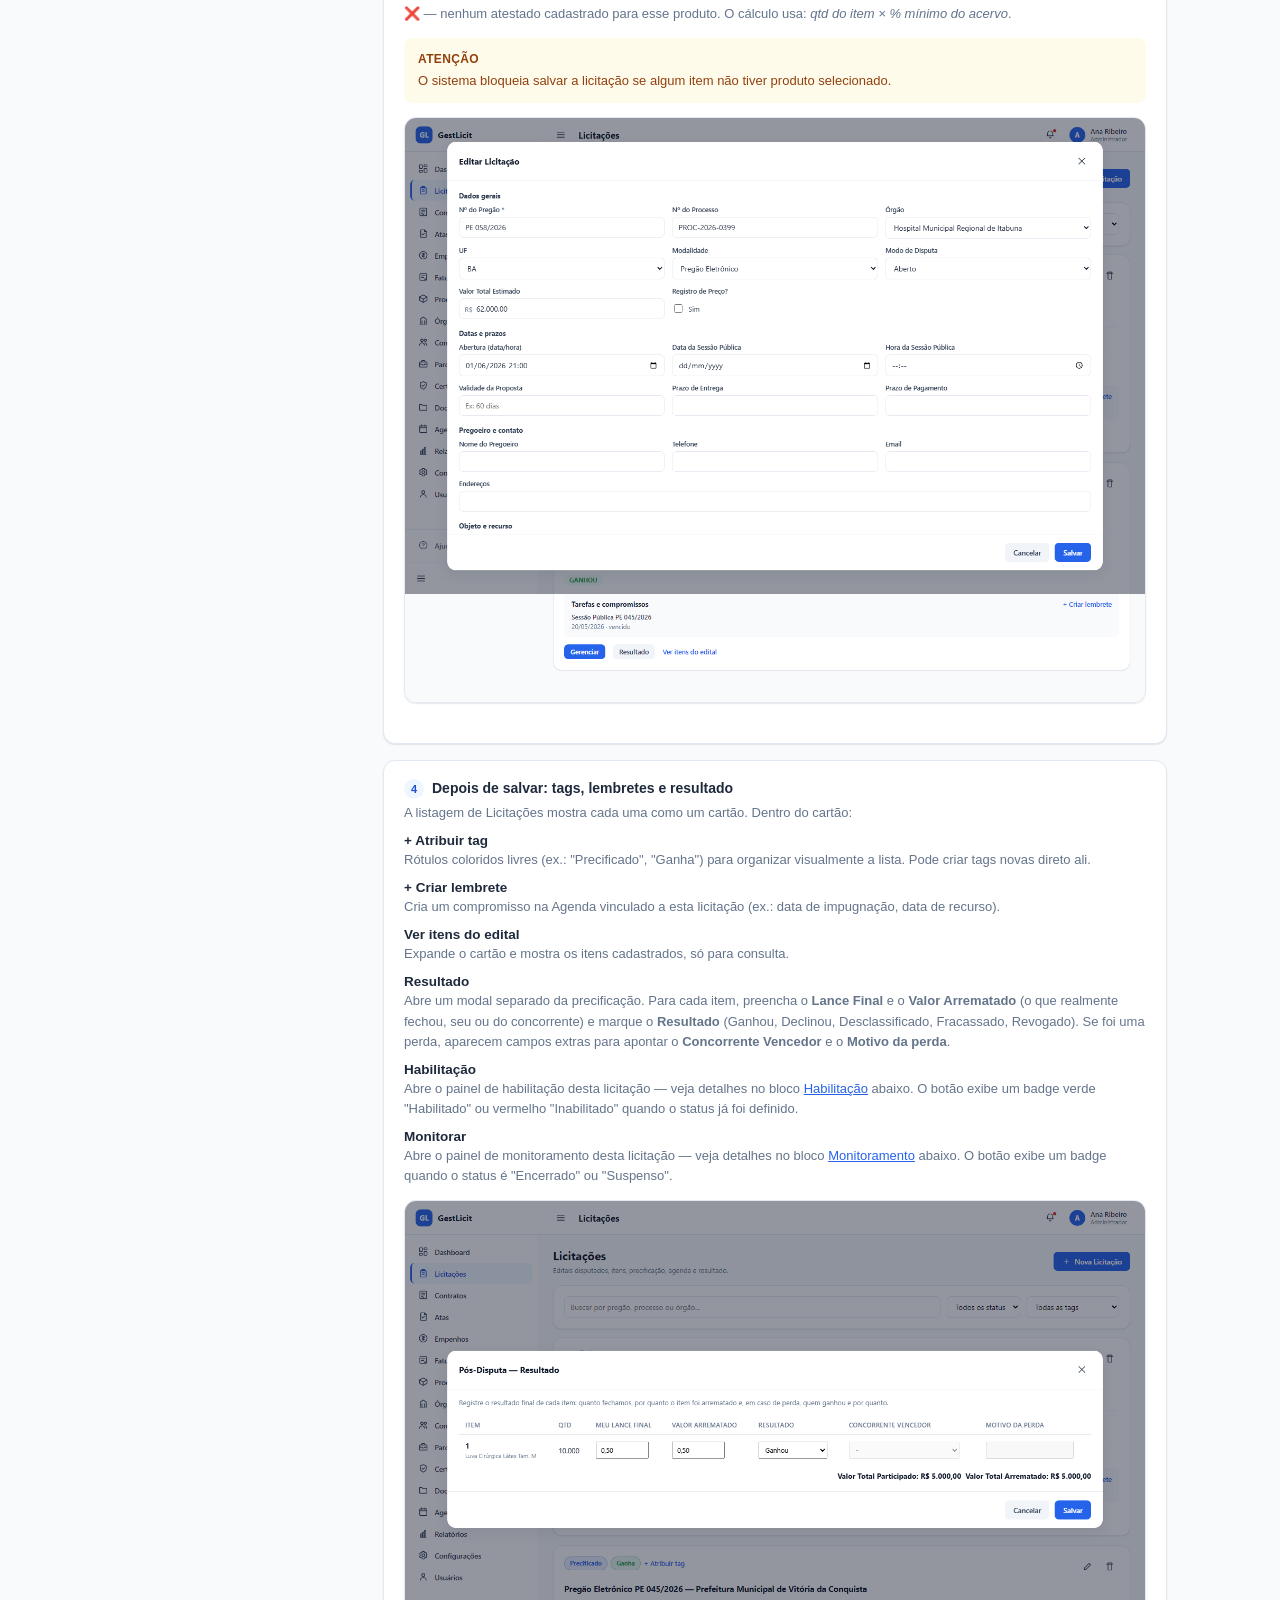
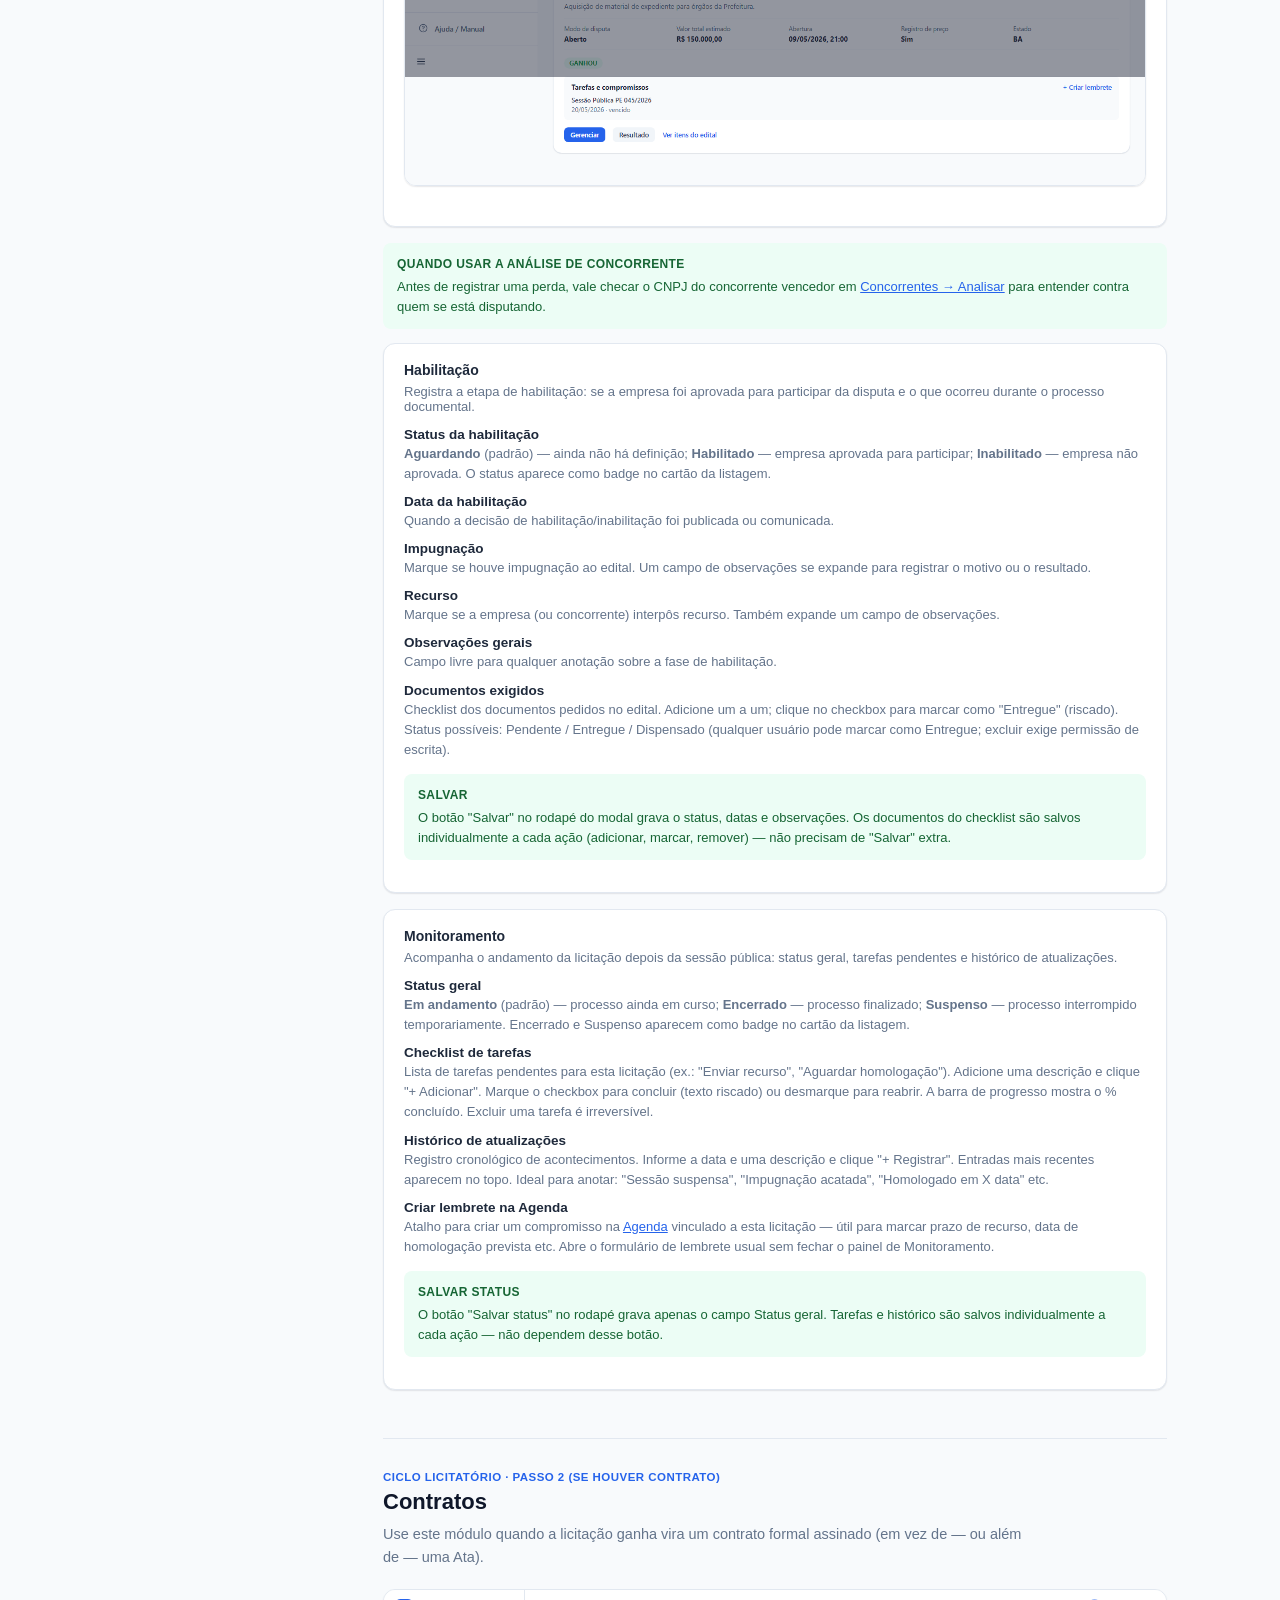
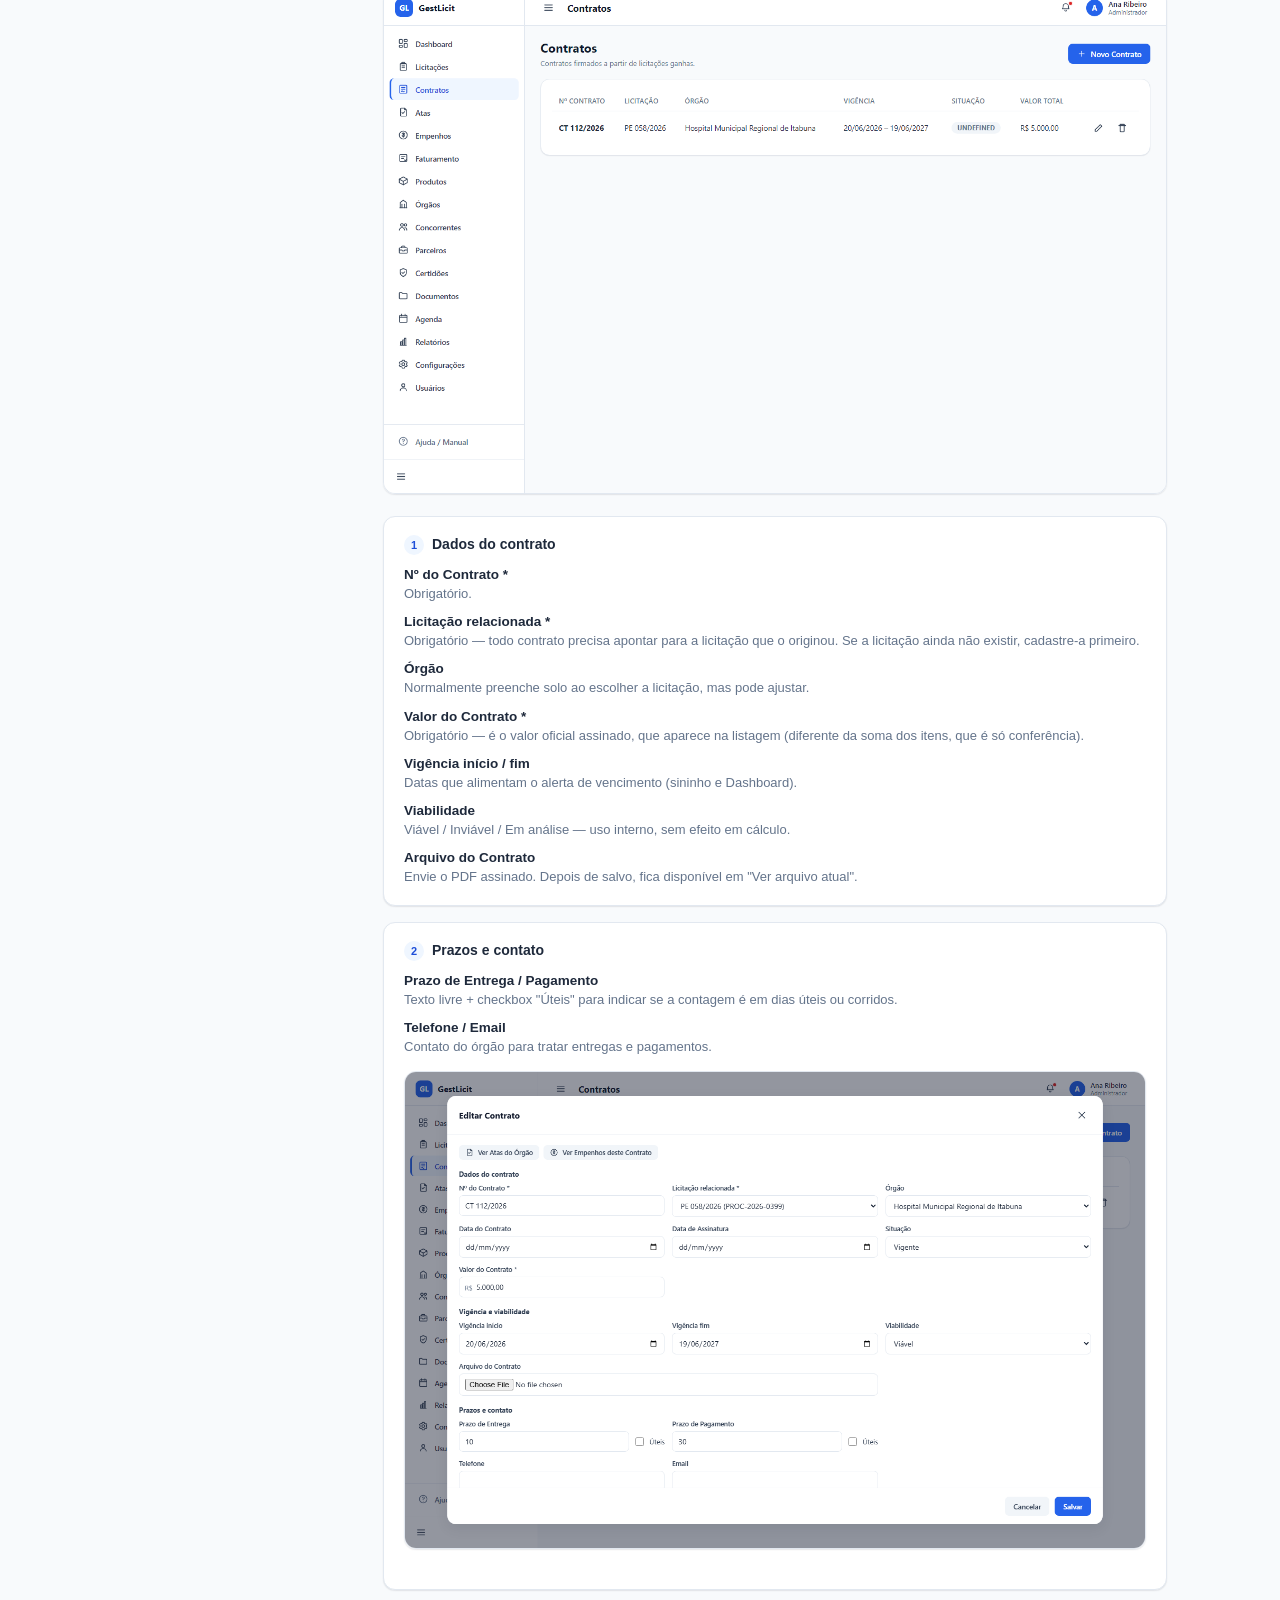
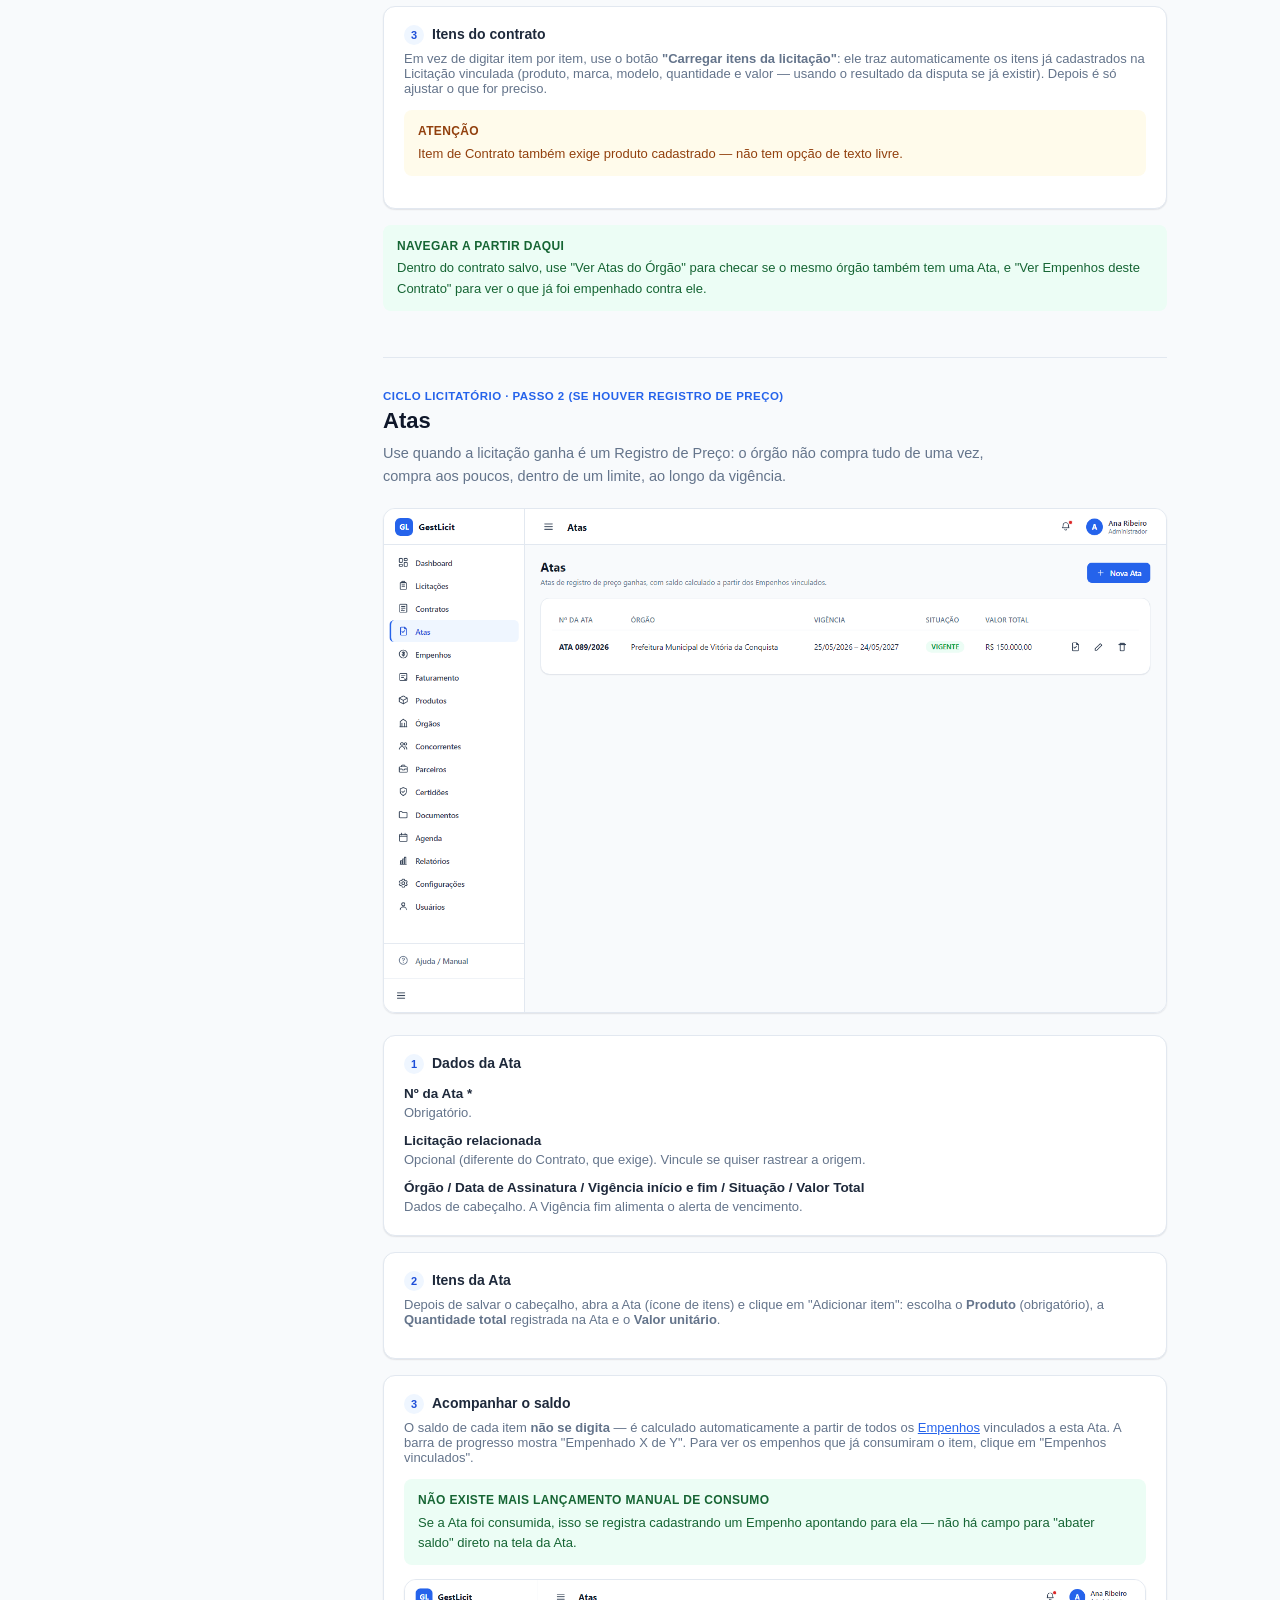
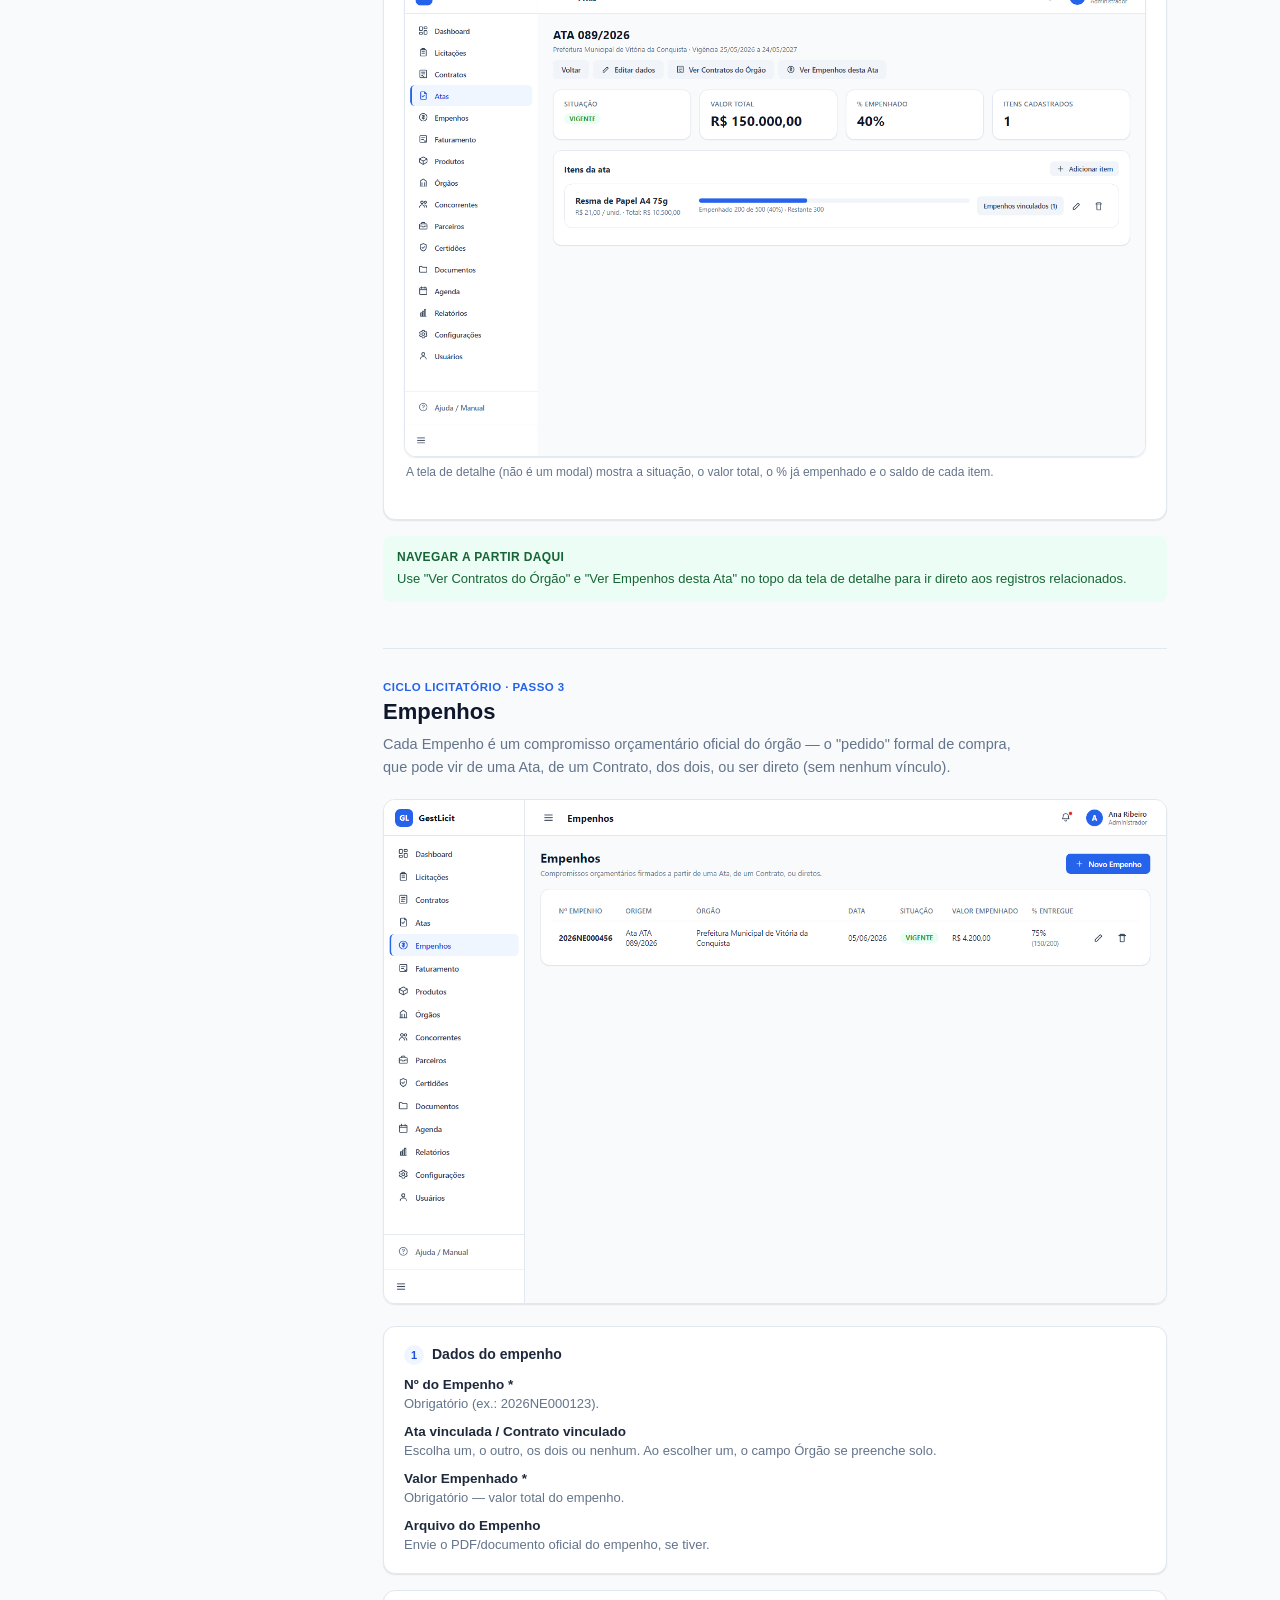
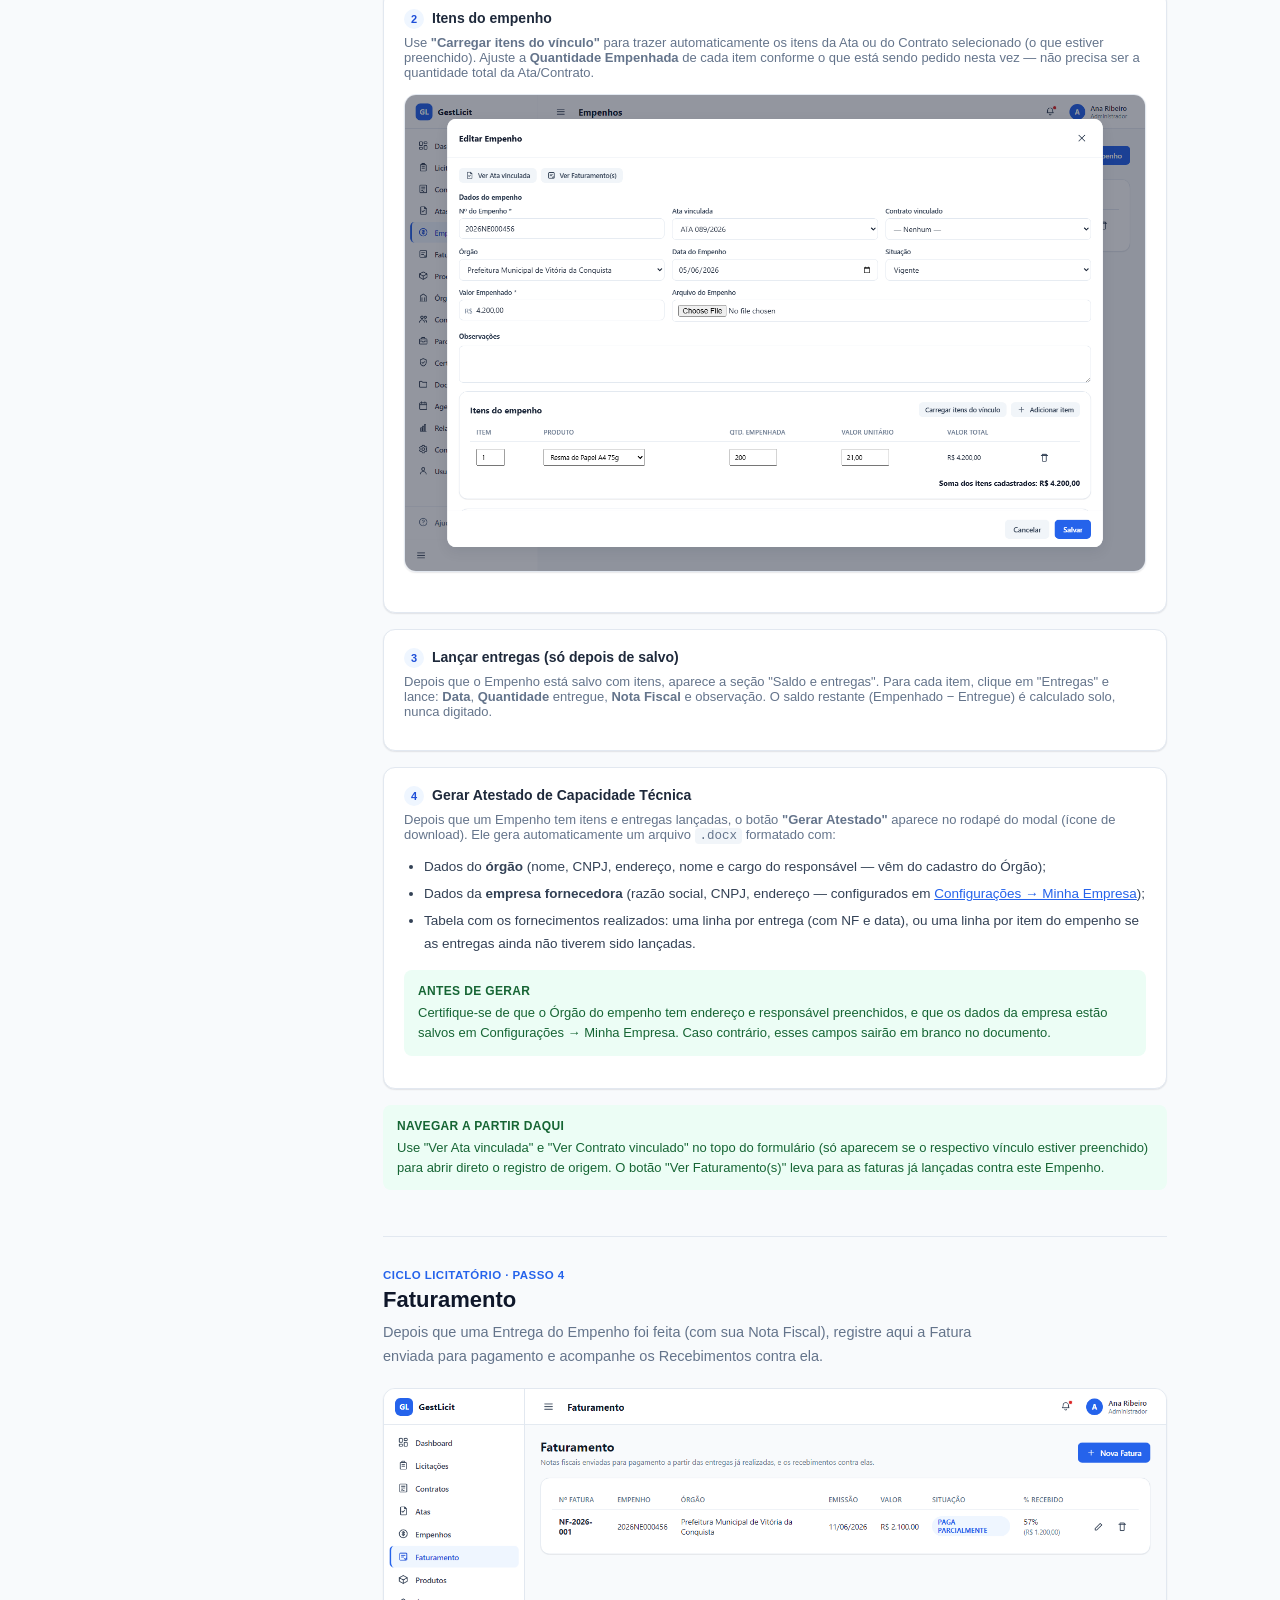
==== commit 994c121d: "docs: atualiza manual com chips de fase e filtros avançados de Licitações Co-Authored-By: Claude Son" ====
--- a/manual.html
+++ b/manual.html
@@ -110,6 +110,7 @@
     <a href="#licitacoes">Licitações</a>
     <a href="#licitacoes-habilitacao">↳ Habilitação</a>
     <a href="#licitacoes-monitoramento">↳ Monitoramento</a>
+    <a href="#licitacoes-filtros">↳ Chips e filtros</a>
     <a href="#contratos">Contratos</a>
     <a href="#atas">Atas</a>
     <a href="#empenhos">Empenhos</a>
@@ -236,7 +237,37 @@
 
       <div class="shot-wrap">
         <img class="shot" src="Imagens/manual/licitacoes_lista.png" alt="Listagem de Licitações em cartões, com tags, status e tarefas" />
-        <p class="shot-cap">Cada licitação é um cartão: tags, status, lembretes da Agenda e os botões Gerenciar / Resultado / Ver itens.</p>
+        <p class="shot-cap">Cada licitação é um cartão: tags, status, lembretes da Agenda e os botões Gerenciar / Resultado / Habilitação / Monitorar / Ver itens.</p>
+      </div>
+
+      <div class="card" id="licitacoes-filtros">
+        <h3>Chips de fase</h3>
+        <p style="font-size:13px; color:var(--gray-500); margin-top:-6px;">Acima dos filtros, há uma barra de chips coloridos que mostram a contagem de licitações por fase — derivada automaticamente dos itens cadastrados. Clique num chip para filtrar a lista; clique em <strong>Todas</strong> para voltar ao total.</p>
+        <dl class="fields">
+          <dt>Todas</dt><dd>Sem filtro de fase — mostra o total de licitações.</dd>
+          <dt>Em disputa <span style="color:#2563EB;">(azul)</span></dt><dd>Licitações com pelo menos um item ainda com status "Em disputa" — sessão ainda em andamento.</dd>
+          <dt>Ganhas <span style="color:#16A34A;">(verde)</span></dt><dd>Licitações com todos os itens decididos e pelo menos um com status "Ganhou".</dd>
+          <dt>Perdidas <span style="color:#DC2626;">(vermelho)</span></dt><dd>Licitações com todos os itens decididos e nenhum "Ganhou" (Declinou, Desclassificado, Fracassado ou Revogado).</dd>
+          <dt>Sem itens <span style="color:var(--gray-500);">(cinza)</span></dt><dd>Licitações cadastradas mas sem nenhum item de edital associado.</dd>
+        </dl>
+        <div class="tip"><strong>Combinação com filtros</strong>Os chips se acumulam com os filtros do painel abaixo. Exemplo: selecionar "Ganhas" + filtrar UF = SP mostra apenas licitações ganhas em São Paulo.</div>
+      </div>
+
+      <div class="card">
+        <h3>Filtros avançados</h3>
+        <p style="font-size:13px; color:var(--gray-500); margin-top:-6px;">Painel de filtros logo abaixo dos chips — todos se acumulam entre si e com o chip de fase ativo. O contador <em>"X de N licitações"</em> aparece sempre que algum filtro estiver ativo.</p>
+        <dl class="fields">
+          <dt>Buscar</dt><dd>Busca por texto em: número do pregão, número do processo, nome do órgão e objeto do edital.</dd>
+          <dt>UF</dt><dd>Seletor dinâmico — lista apenas os estados que aparecem em pelo menos uma licitação cadastrada.</dd>
+          <dt>Modalidade</dt><dd>Filtra por modalidade (Pregão Eletrônico, Dispensa etc.).</dd>
+          <dt>Órgão</dt><dd>Seletor dinâmico — lista apenas os órgãos com licitações cadastradas, em ordem alfabética.</dd>
+          <dt>Status do item</dt><dd>Mostra licitações que tenham pelo menos um item com o status escolhido (ex.: "Ganhou").</dd>
+          <dt>Tag</dt><dd>Mostra licitações que tenham a tag escolhida atribuída.</dd>
+          <dt>Abertura de / até</dt><dd>Filtra pelo campo <em>Data de abertura</em> da licitação (ou <em>Data da sessão</em> quando a abertura estiver vazia).</dd>
+          <dt>Habilitação</dt><dd>Filtra pelo status de habilitação registrado no painel <a href="#licitacoes-habilitacao">Habilitação</a>.</dd>
+          <dt>Monitoramento</dt><dd>Filtra pelo status geral registrado no painel <a href="#licitacoes-monitoramento">Monitoramento</a>.</dd>
+          <dt>Limpar</dt><dd>Reseta todos os filtros e o chip de fase de uma vez.</dd>
+        </dl>
       </div>
 
       <div class="card">
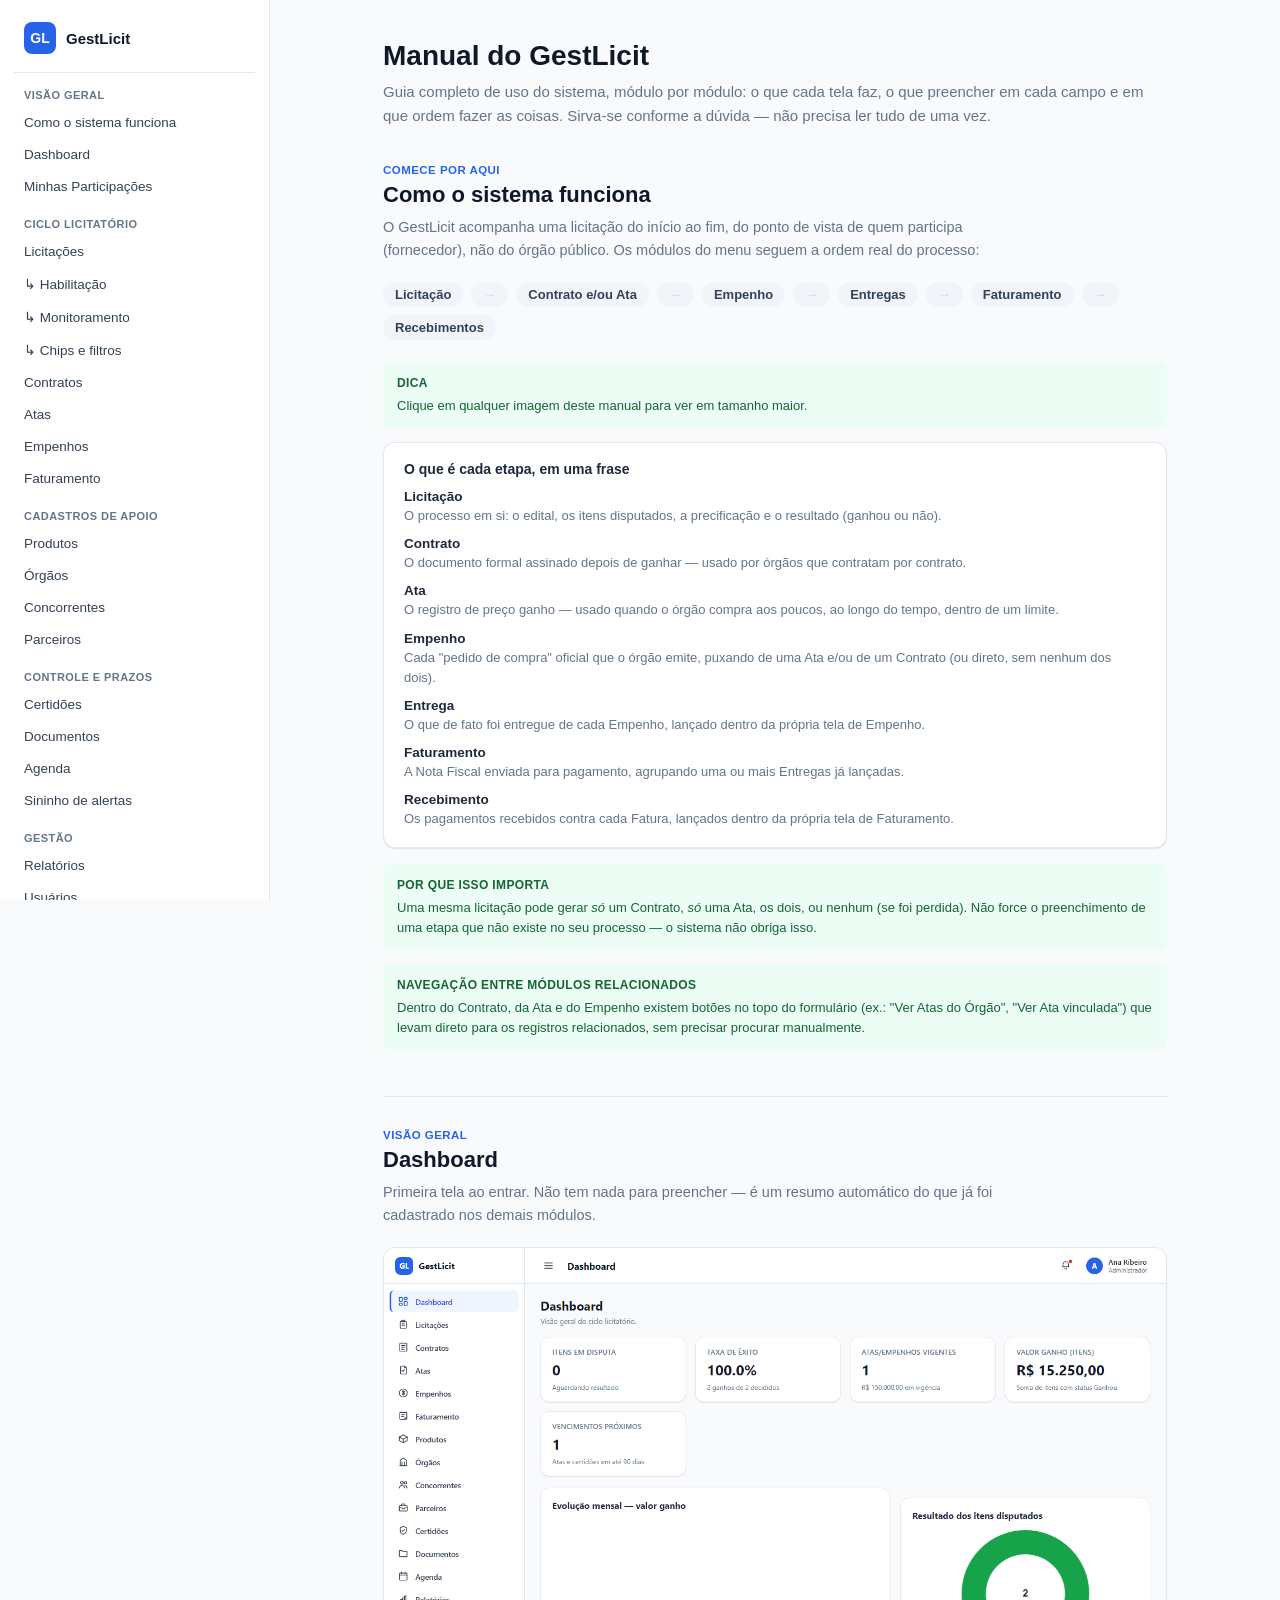
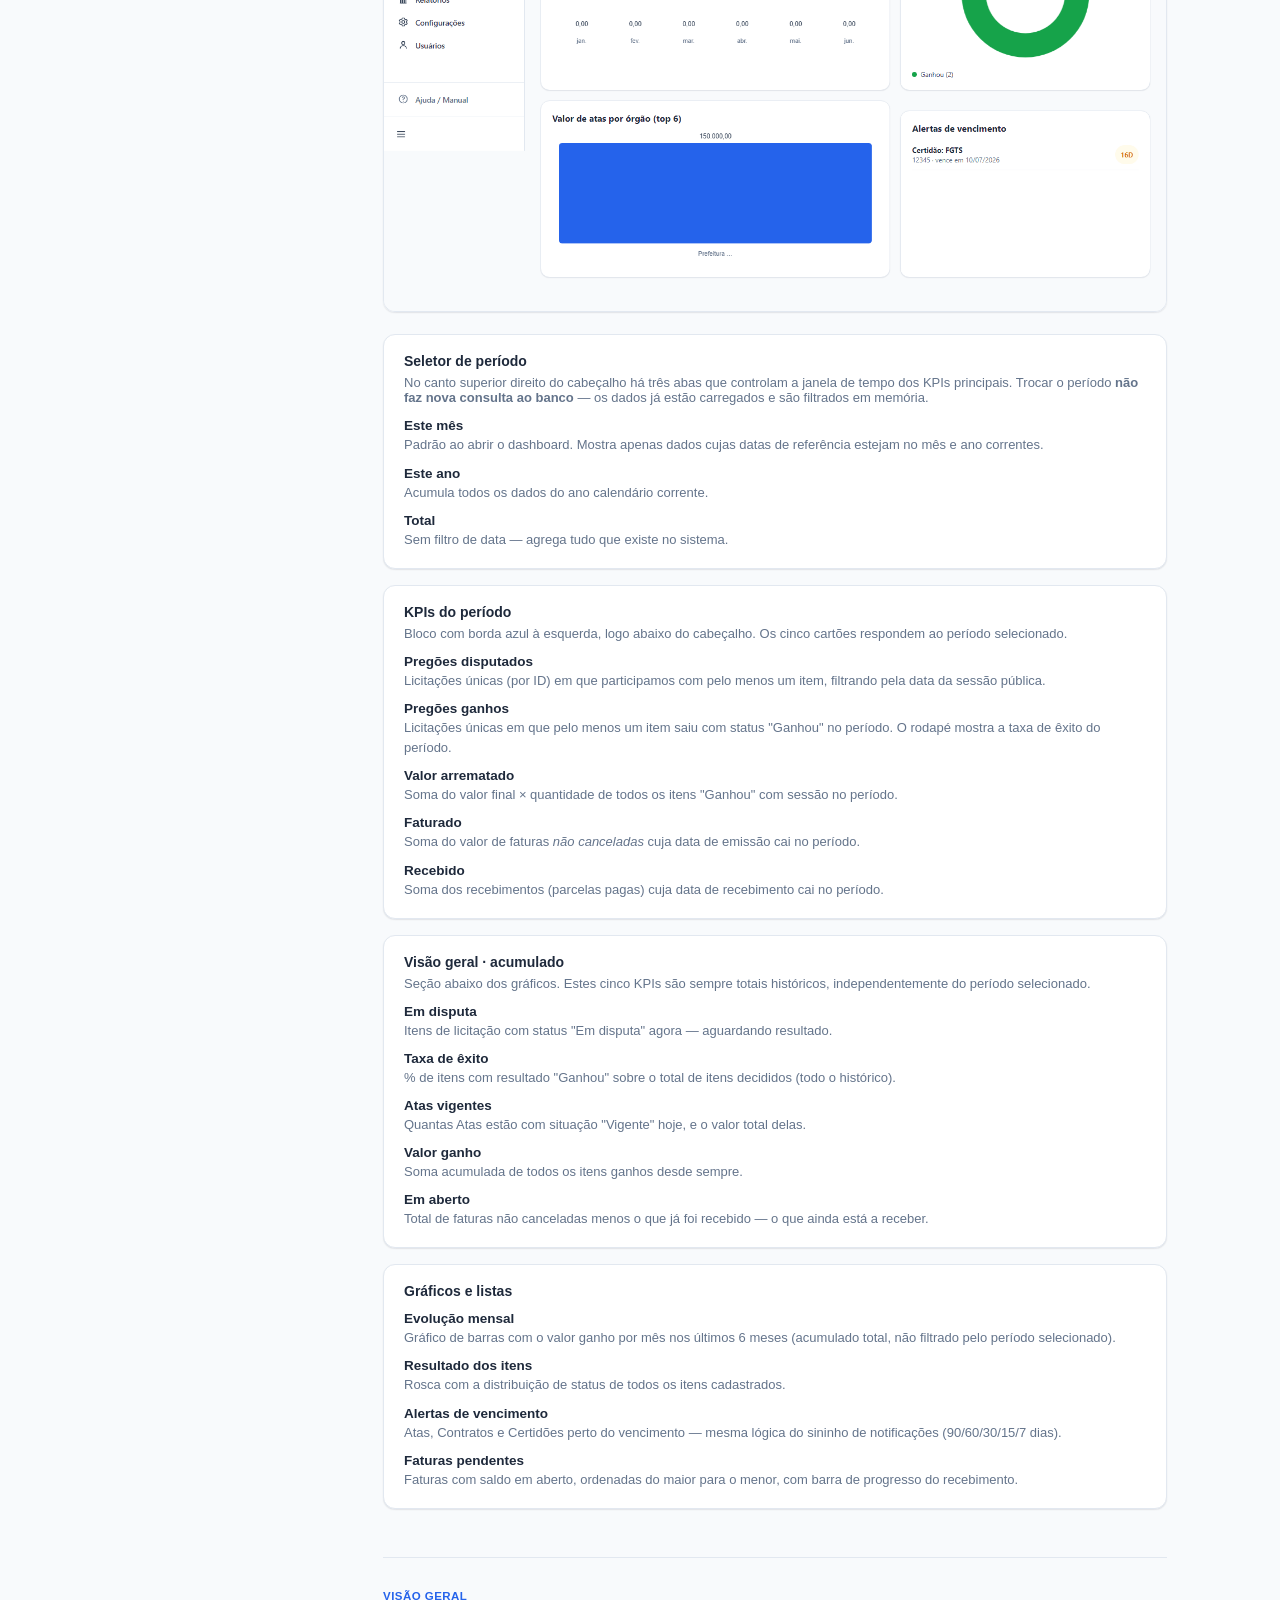
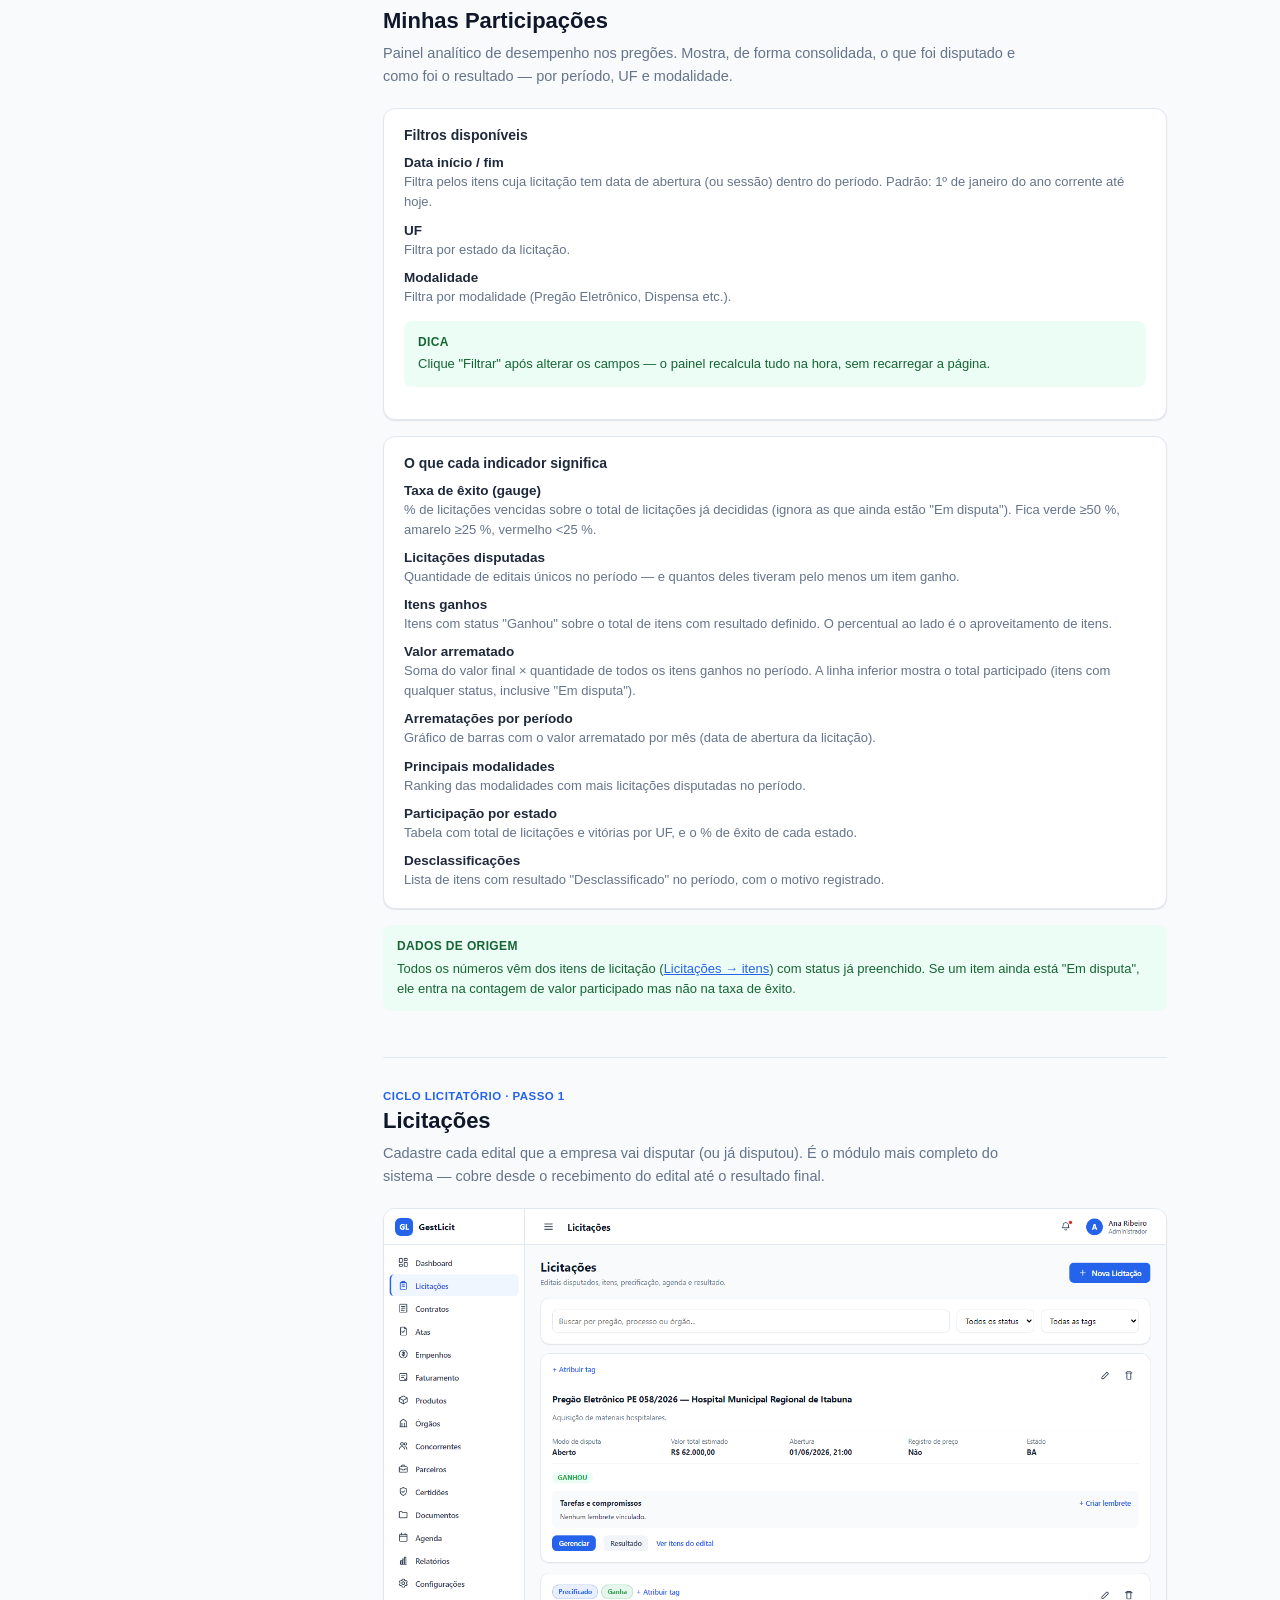
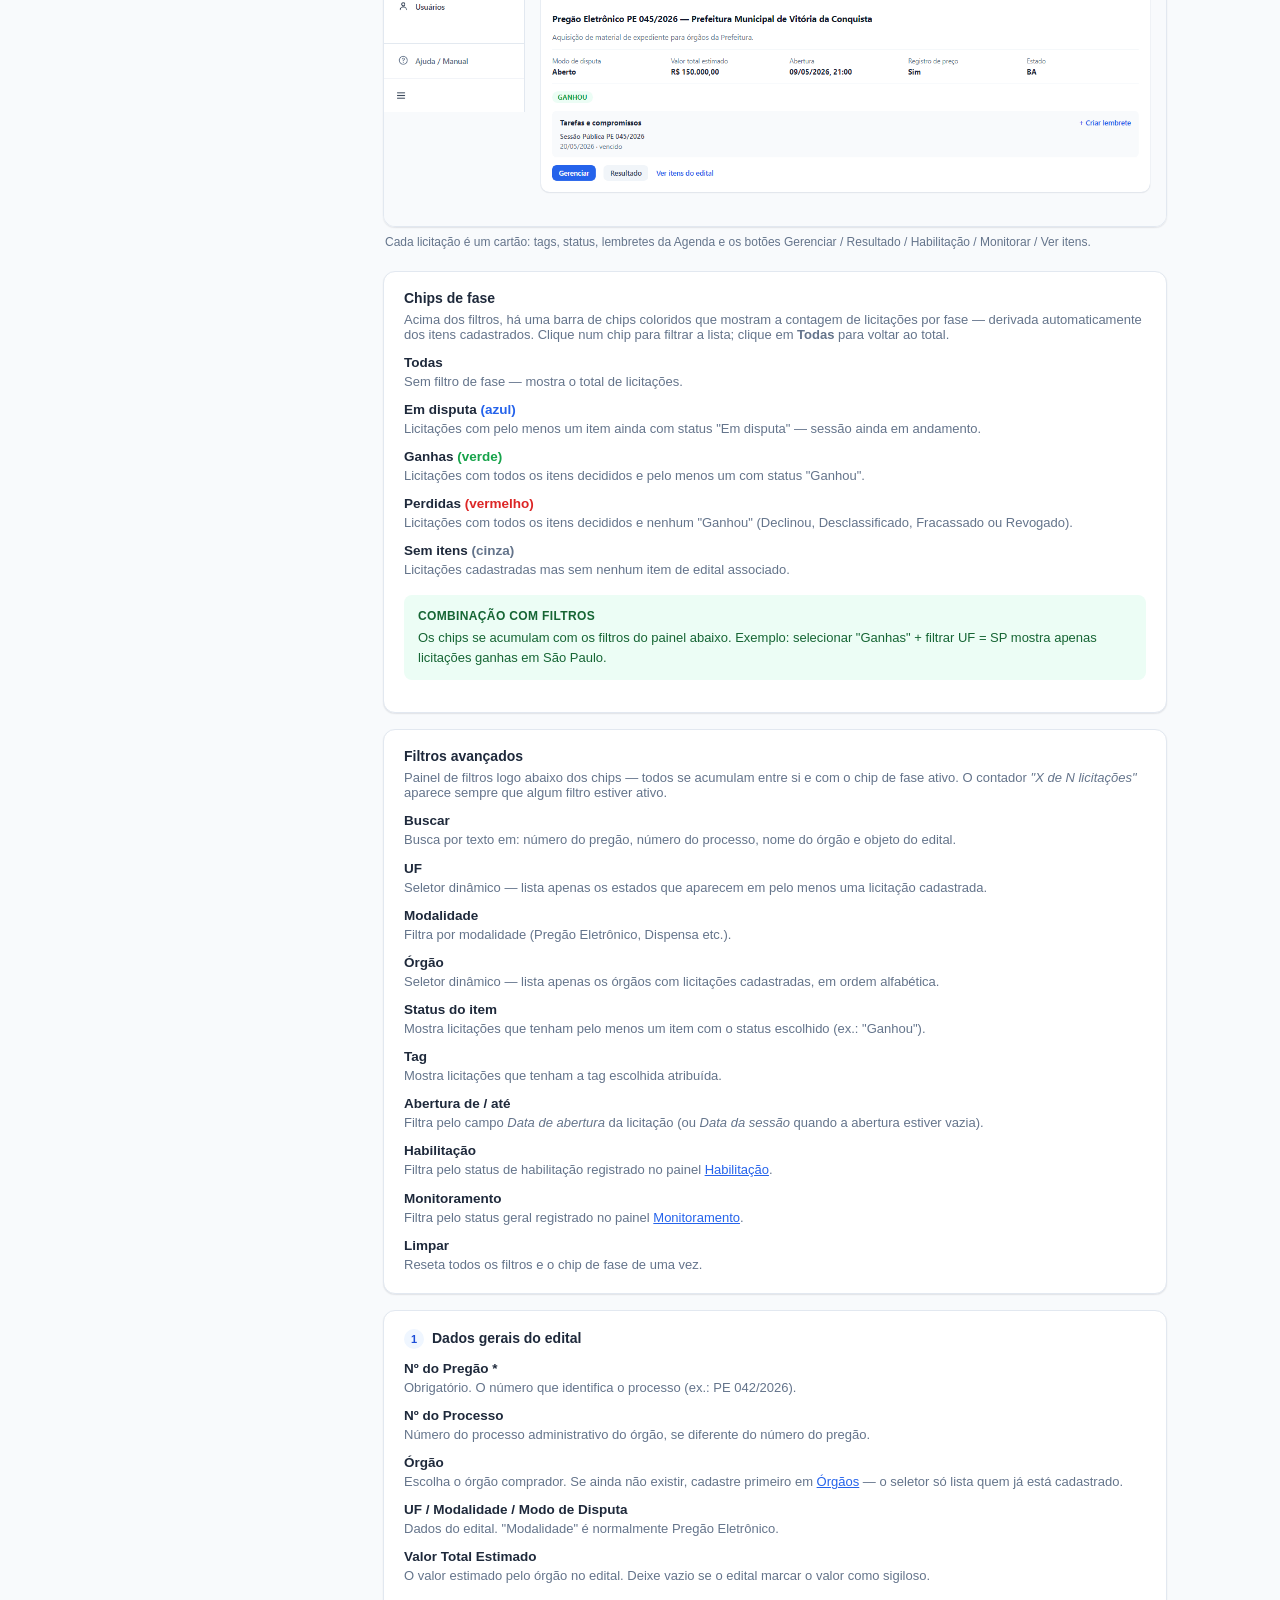
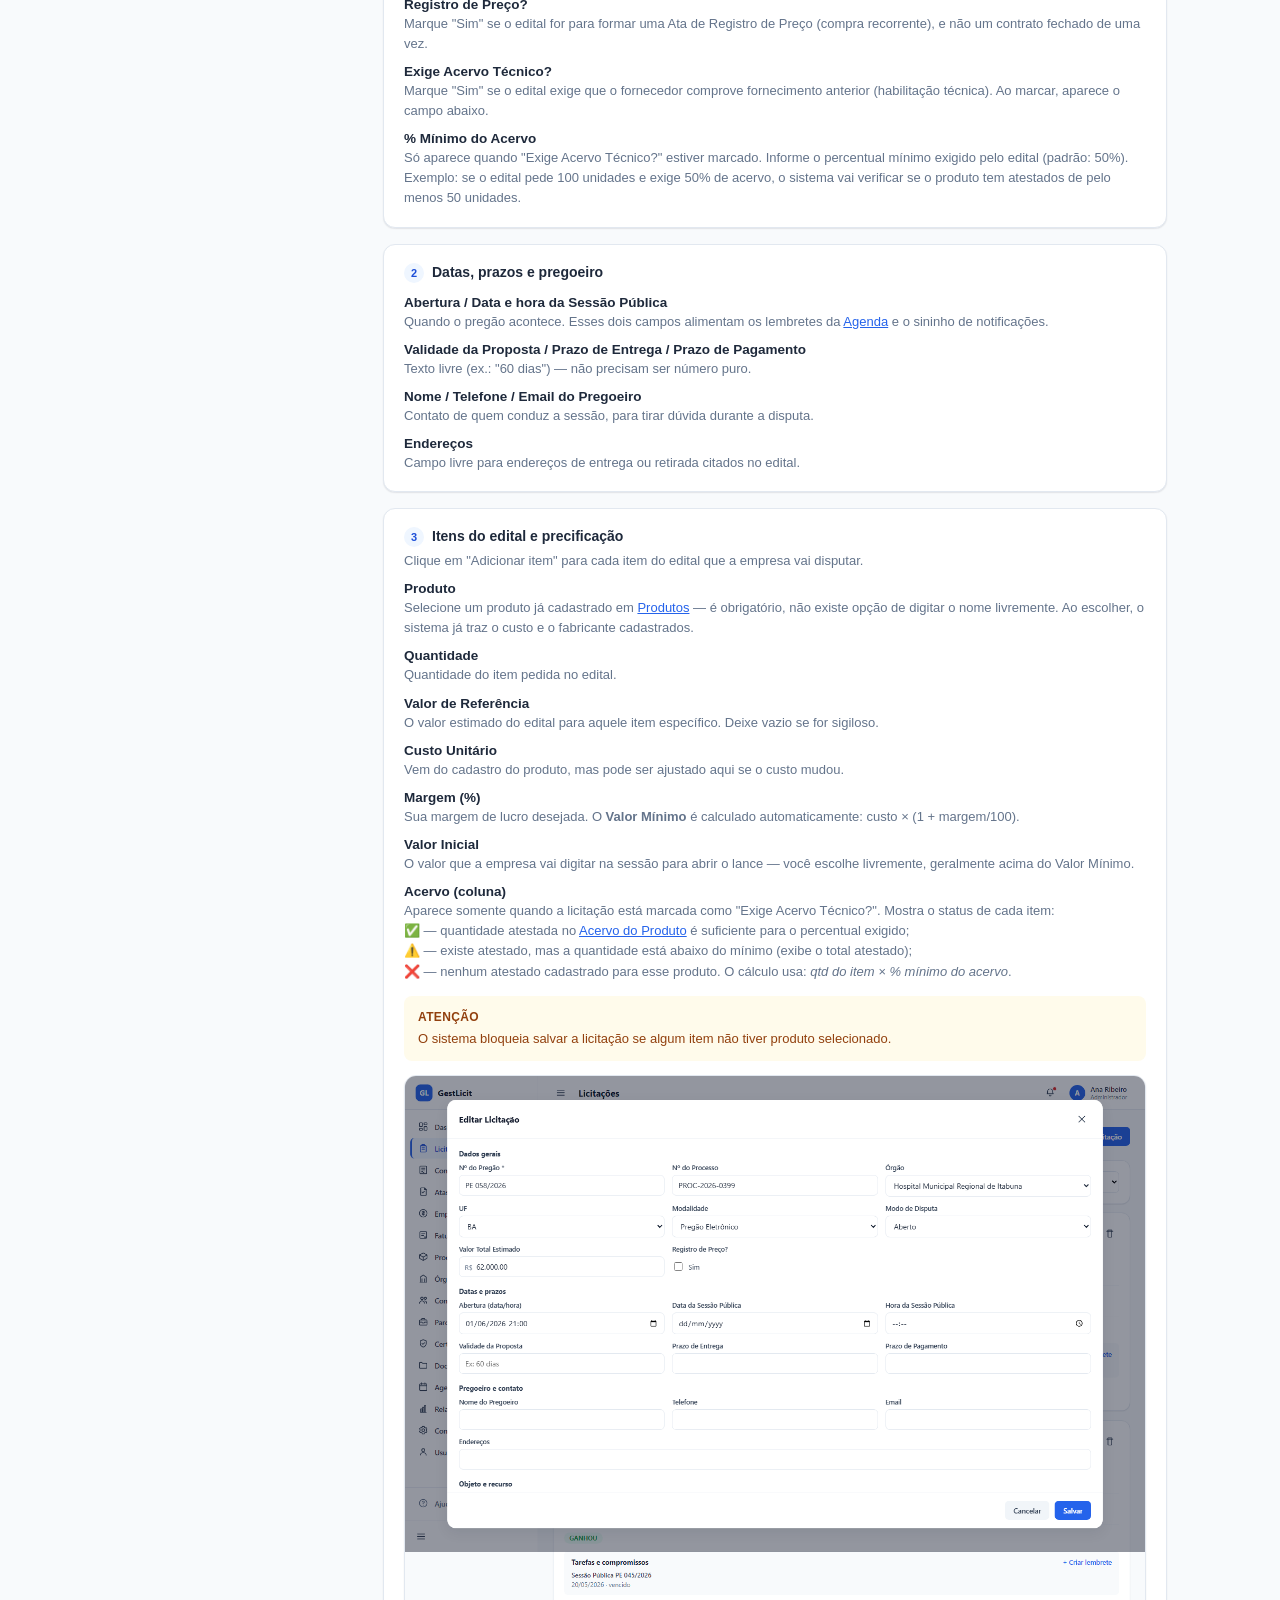
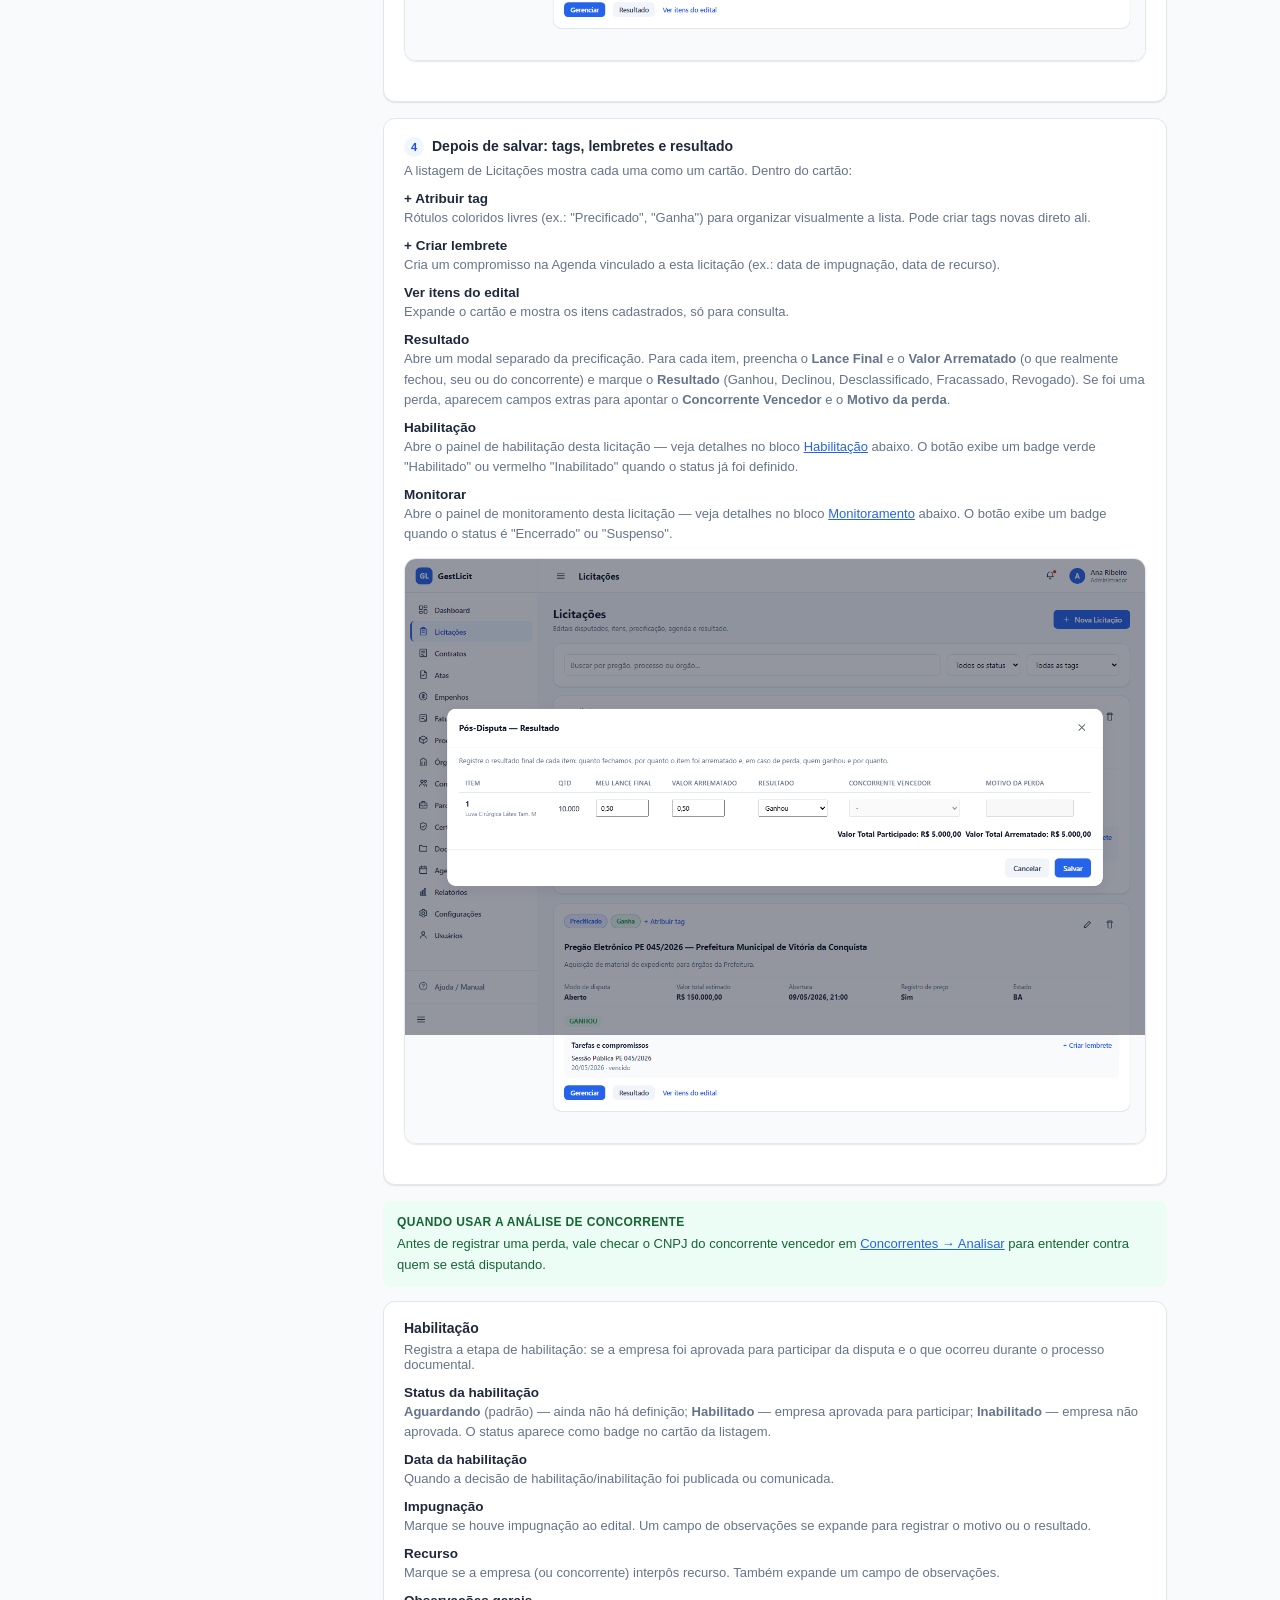
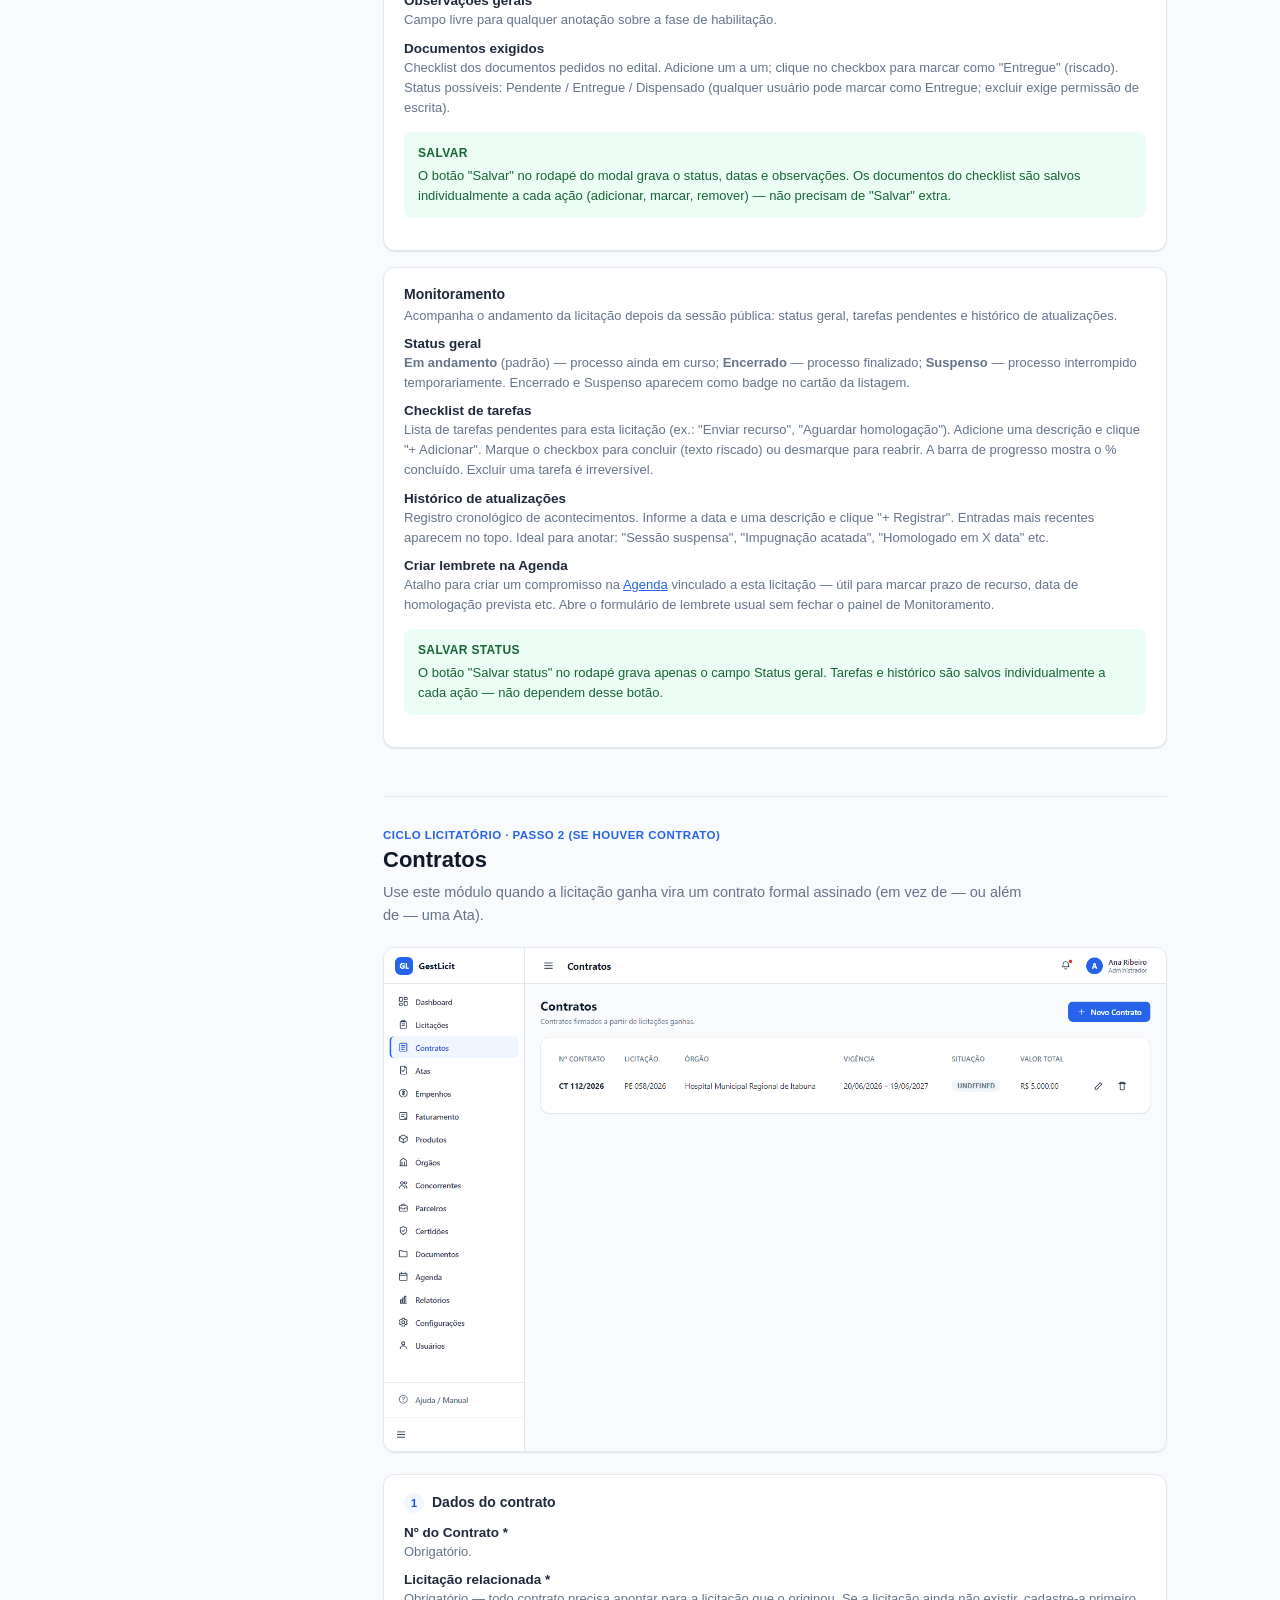
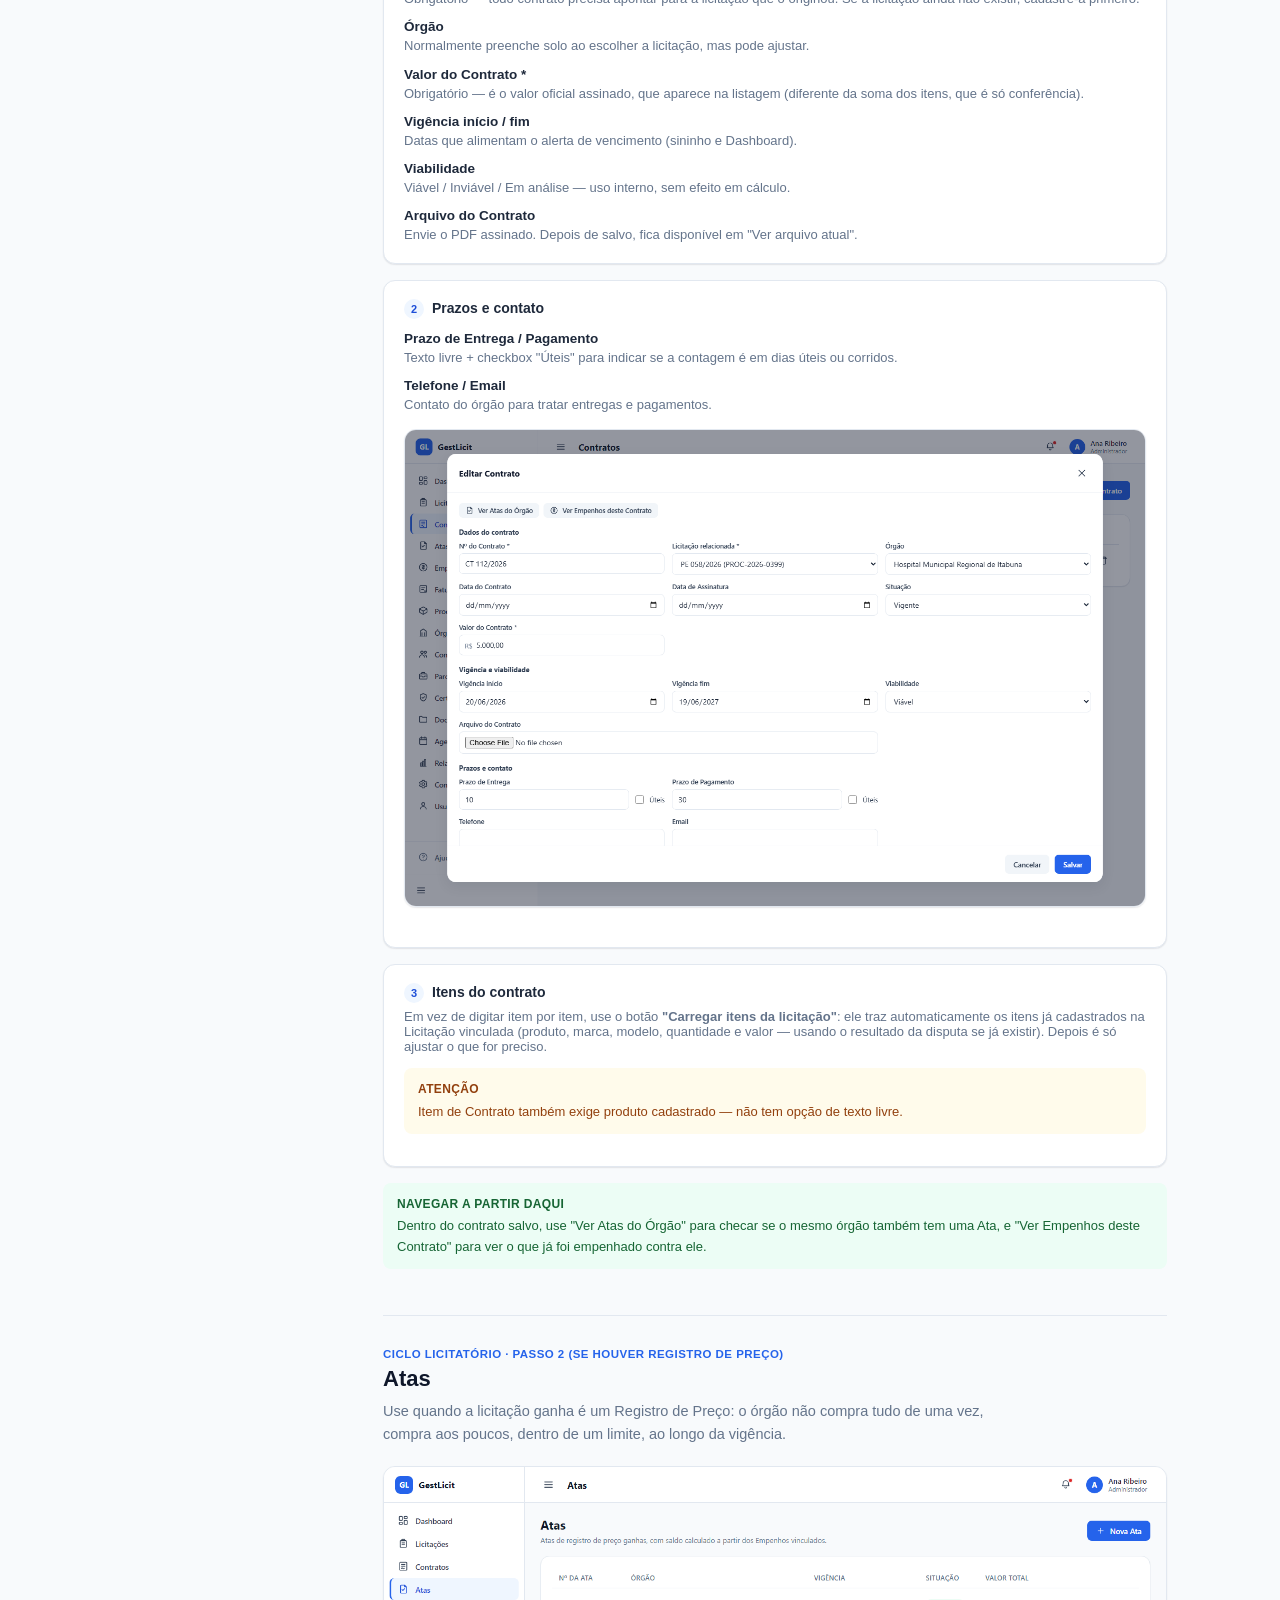
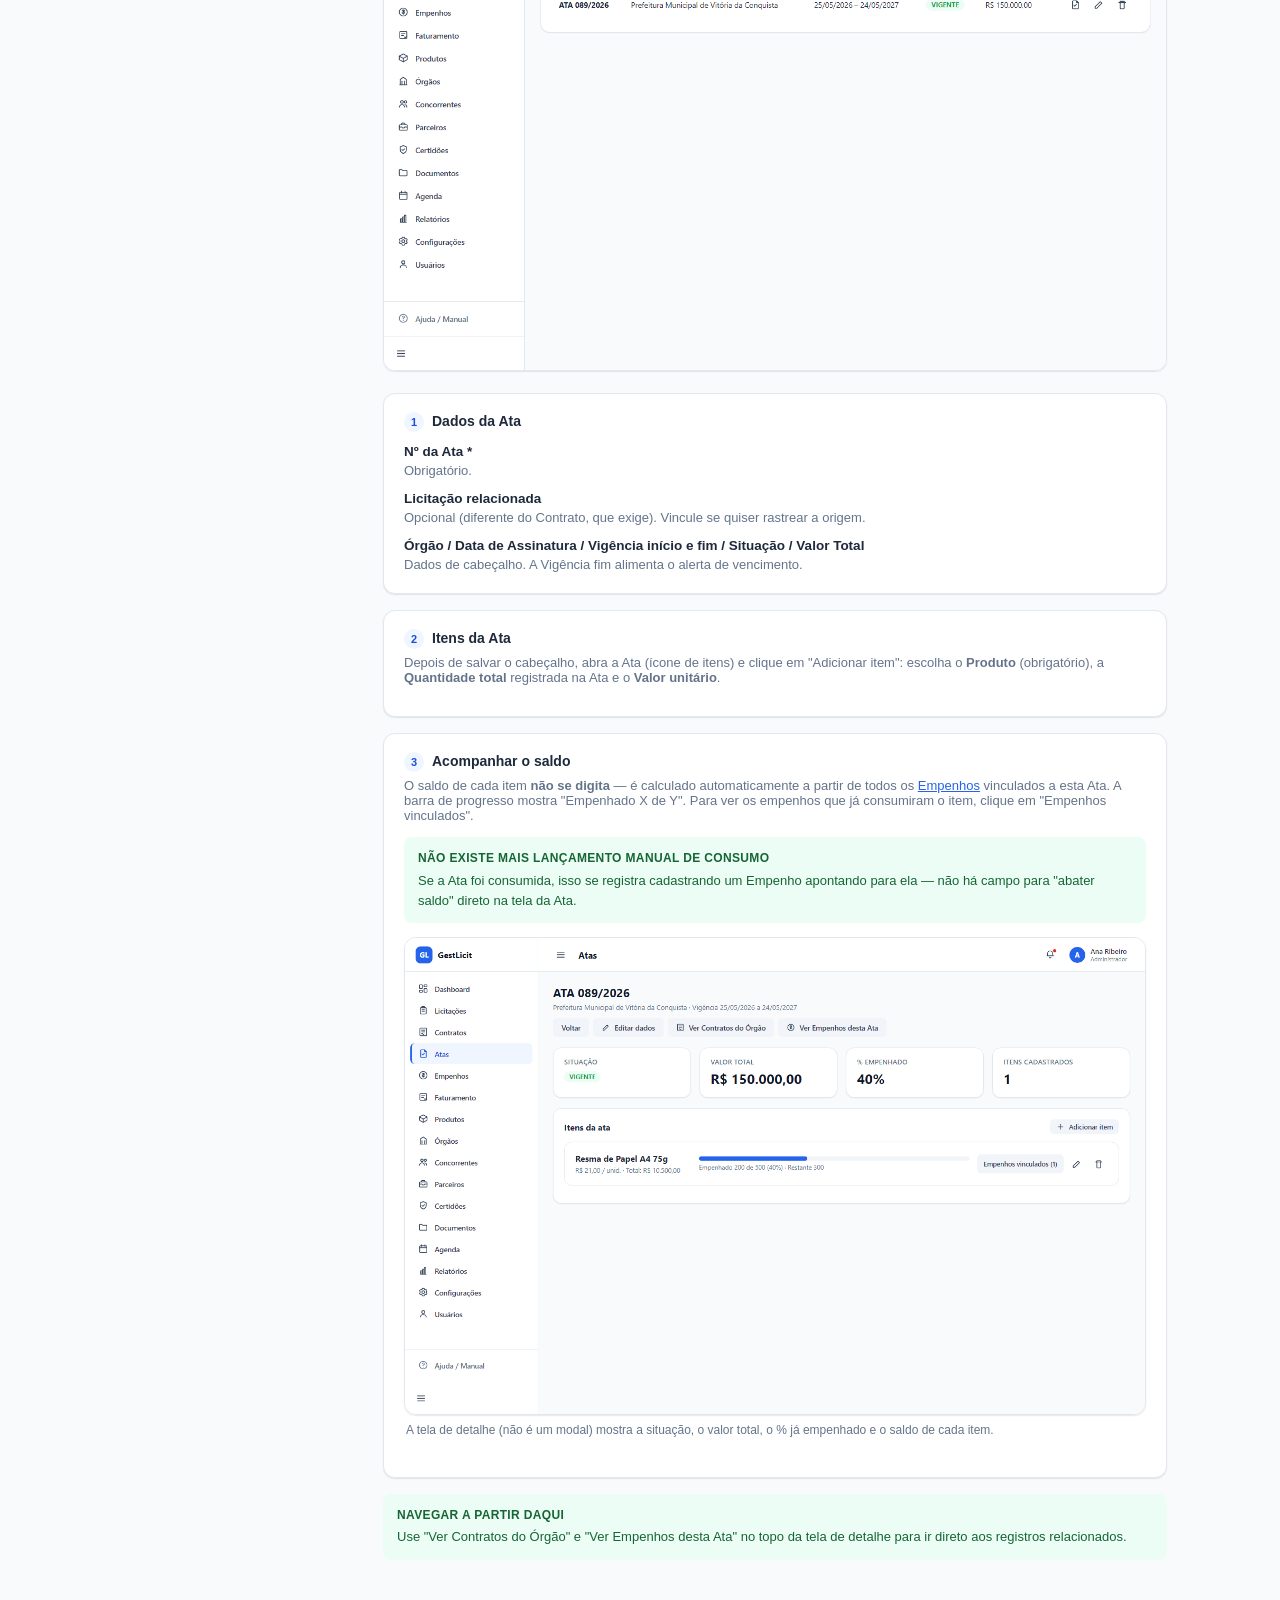
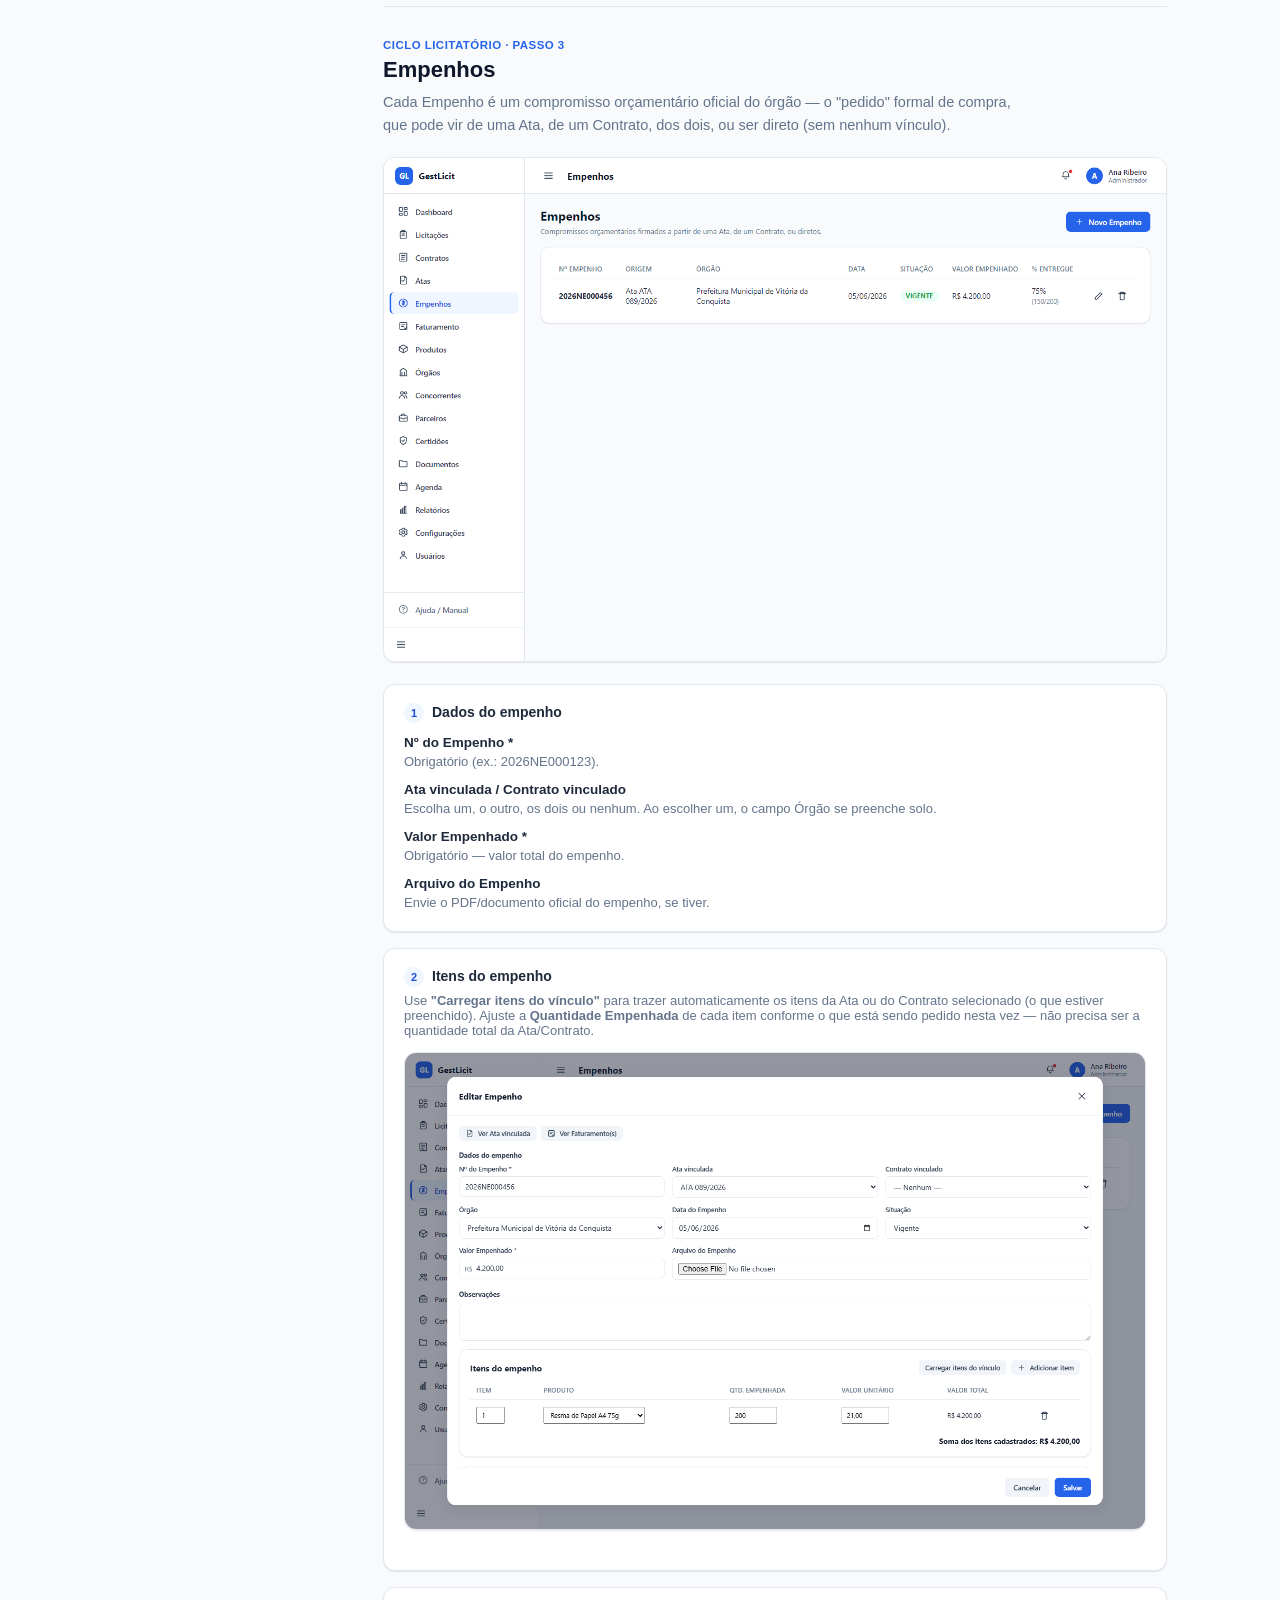
==== commit 2924323c: "docs(manual): atualiza seção Dashboard com seletor de período e novos KPIs Co-Authored-By: Claude So" ====
--- a/manual.html
+++ b/manual.html
@@ -184,16 +184,52 @@
     <section class="modulo" id="dashboard">
       <div class="modulo-eyebrow">Visão geral</div>
       <h2>Dashboard</h2>
-      <p class="dek">Primeira tela ao entrar. Não tem nada para preencher — é um resumo automático do que já foi cadastrado.</p>
+      <p class="dek">Primeira tela ao entrar. Não tem nada para preencher — é um resumo automático do que já foi cadastrado nos demais módulos.</p>
       <div class="shot-wrap">
         <img class="shot" src="Imagens/manual/dashboard.png" alt="Tela do Dashboard, com indicadores, gráficos e alertas de vencimento" />
       </div>
-      <div class="card">
-        <dl class="fields">
-          <dt>Taxa de êxito</dt><dd>% de itens de licitação com resultado "Ganhou" sobre o total de itens já decididos (ignora os que ainda estão "Em disputa").</dd>
-          <dt>Valor ganho</dt><dd>Soma do valor final × quantidade de todos os itens com status "Ganhou".</dd>
+
+      <div class="card">
+        <h3>Seletor de período</h3>
+        <p style="font-size:13px; color:var(--gray-500); margin-top:-6px;">No canto superior direito do cabeçalho há três abas que controlam a janela de tempo dos KPIs principais. Trocar o período <strong>não faz nova consulta ao banco</strong> — os dados já estão carregados e são filtrados em memória.</p>
+        <dl class="fields">
+          <dt>Este mês</dt><dd>Padrão ao abrir o dashboard. Mostra apenas dados cujas datas de referência estejam no mês e ano correntes.</dd>
+          <dt>Este ano</dt><dd>Acumula todos os dados do ano calendário corrente.</dd>
+          <dt>Total</dt><dd>Sem filtro de data — agrega tudo que existe no sistema.</dd>
+        </dl>
+      </div>
+
+      <div class="card">
+        <h3>KPIs do período</h3>
+        <p style="font-size:13px; color:var(--gray-500); margin-top:-6px;">Bloco com borda azul à esquerda, logo abaixo do cabeçalho. Os cinco cartões respondem ao período selecionado.</p>
+        <dl class="fields">
+          <dt>Pregões disputados</dt><dd>Licitações únicas (por ID) em que participamos com pelo menos um item, filtrando pela data da sessão pública.</dd>
+          <dt>Pregões ganhos</dt><dd>Licitações únicas em que pelo menos um item saiu com status "Ganhou" no período. O rodapé mostra a taxa de êxito do período.</dd>
+          <dt>Valor arrematado</dt><dd>Soma do valor final × quantidade de todos os itens "Ganhou" com sessão no período.</dd>
+          <dt>Faturado</dt><dd>Soma do valor de faturas <em>não canceladas</em> cuja data de emissão cai no período.</dd>
+          <dt>Recebido</dt><dd>Soma dos recebimentos (parcelas pagas) cuja data de recebimento cai no período.</dd>
+        </dl>
+      </div>
+
+      <div class="card">
+        <h3>Visão geral · acumulado</h3>
+        <p style="font-size:13px; color:var(--gray-500); margin-top:-6px;">Seção abaixo dos gráficos. Estes cinco KPIs são sempre totais históricos, independentemente do período selecionado.</p>
+        <dl class="fields">
+          <dt>Em disputa</dt><dd>Itens de licitação com status "Em disputa" agora — aguardando resultado.</dd>
+          <dt>Taxa de êxito</dt><dd>% de itens com resultado "Ganhou" sobre o total de itens decididos (todo o histórico).</dd>
           <dt>Atas vigentes</dt><dd>Quantas Atas estão com situação "Vigente" hoje, e o valor total delas.</dd>
-          <dt>Alertas</dt><dd>Lista de Atas e Certidões perto do vencimento — mesma lógica do sininho de notificações (90/60/30/15/7 dias).</dd>
+          <dt>Valor ganho</dt><dd>Soma acumulada de todos os itens ganhos desde sempre.</dd>
+          <dt>Em aberto</dt><dd>Total de faturas não canceladas menos o que já foi recebido — o que ainda está a receber.</dd>
+        </dl>
+      </div>
+
+      <div class="card">
+        <h3>Gráficos e listas</h3>
+        <dl class="fields">
+          <dt>Evolução mensal</dt><dd>Gráfico de barras com o valor ganho por mês nos últimos 6 meses (acumulado total, não filtrado pelo período selecionado).</dd>
+          <dt>Resultado dos itens</dt><dd>Rosca com a distribuição de status de todos os itens cadastrados.</dd>
+          <dt>Alertas de vencimento</dt><dd>Atas, Contratos e Certidões perto do vencimento — mesma lógica do sininho de notificações (90/60/30/15/7 dias).</dd>
+          <dt>Faturas pendentes</dt><dd>Faturas com saldo em aberto, ordenadas do maior para o menor, com barra de progresso do recebimento.</dd>
         </dl>
       </div>
     </section>
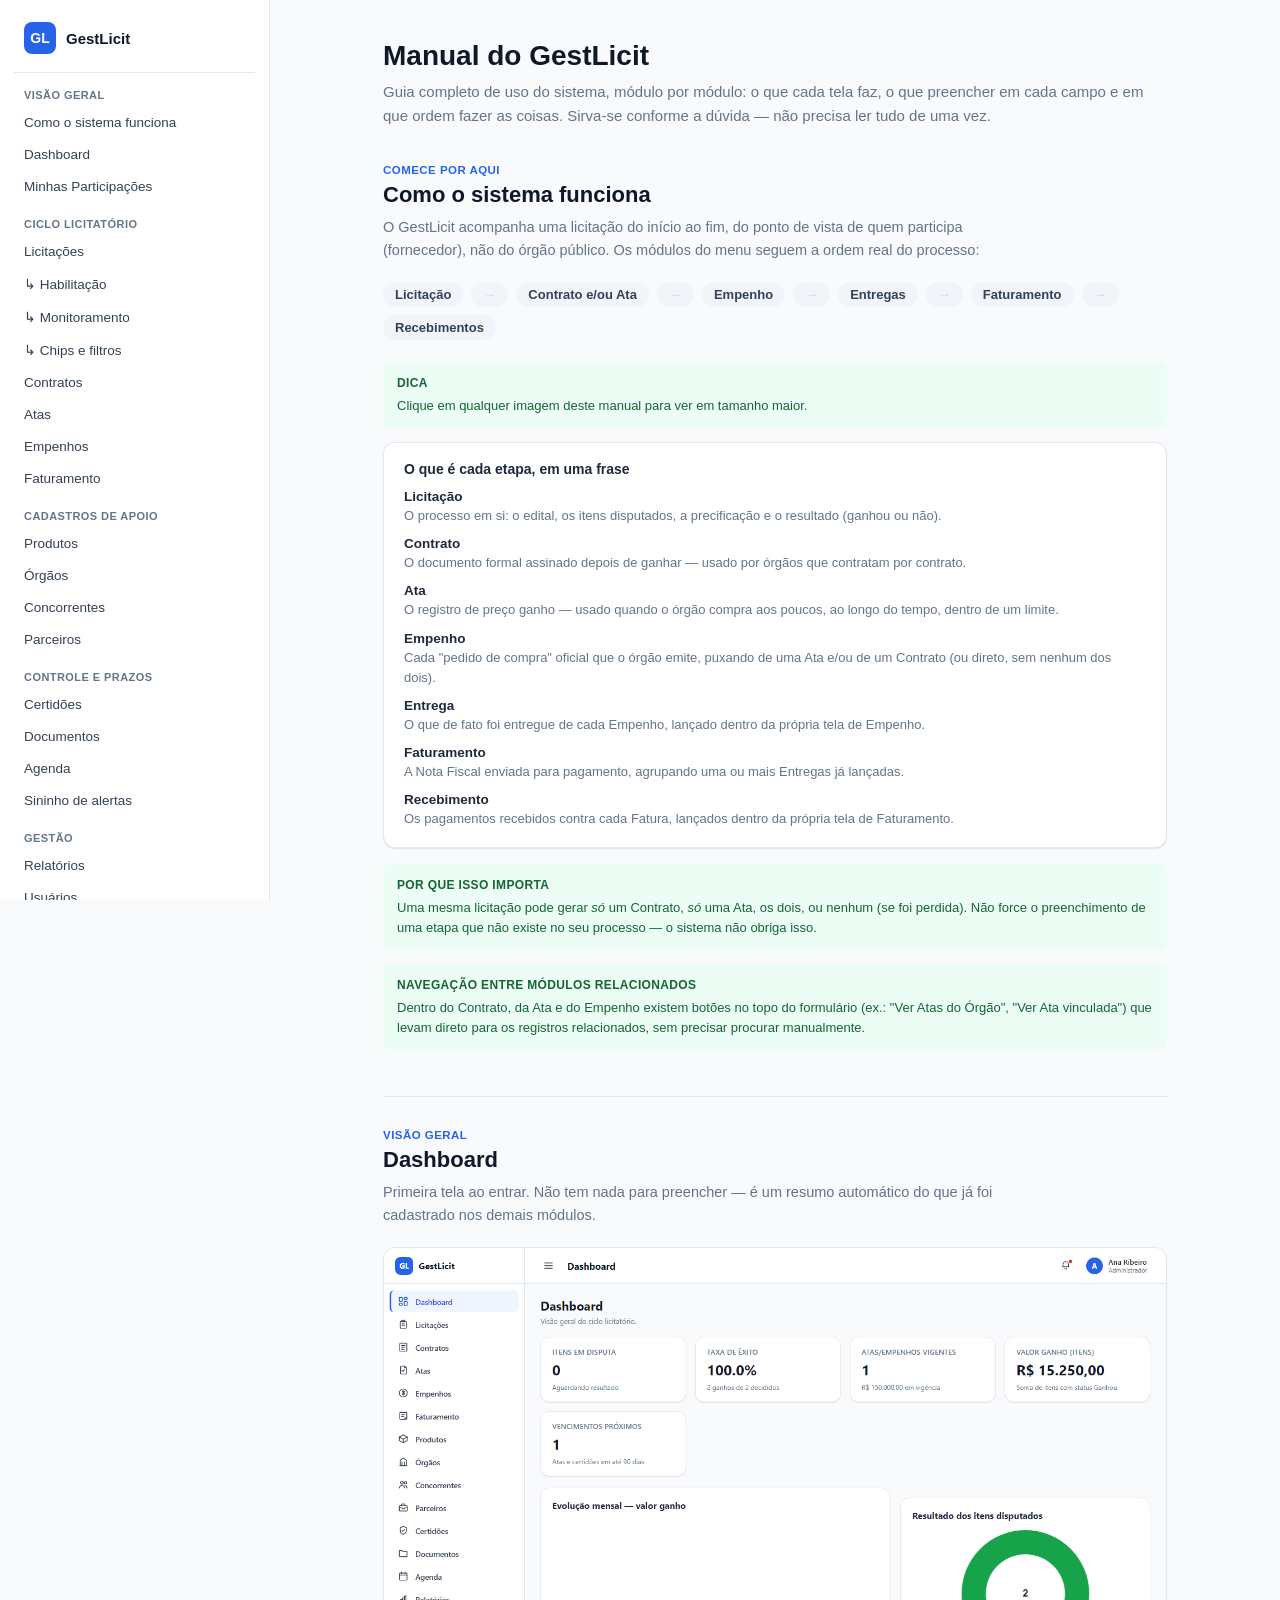
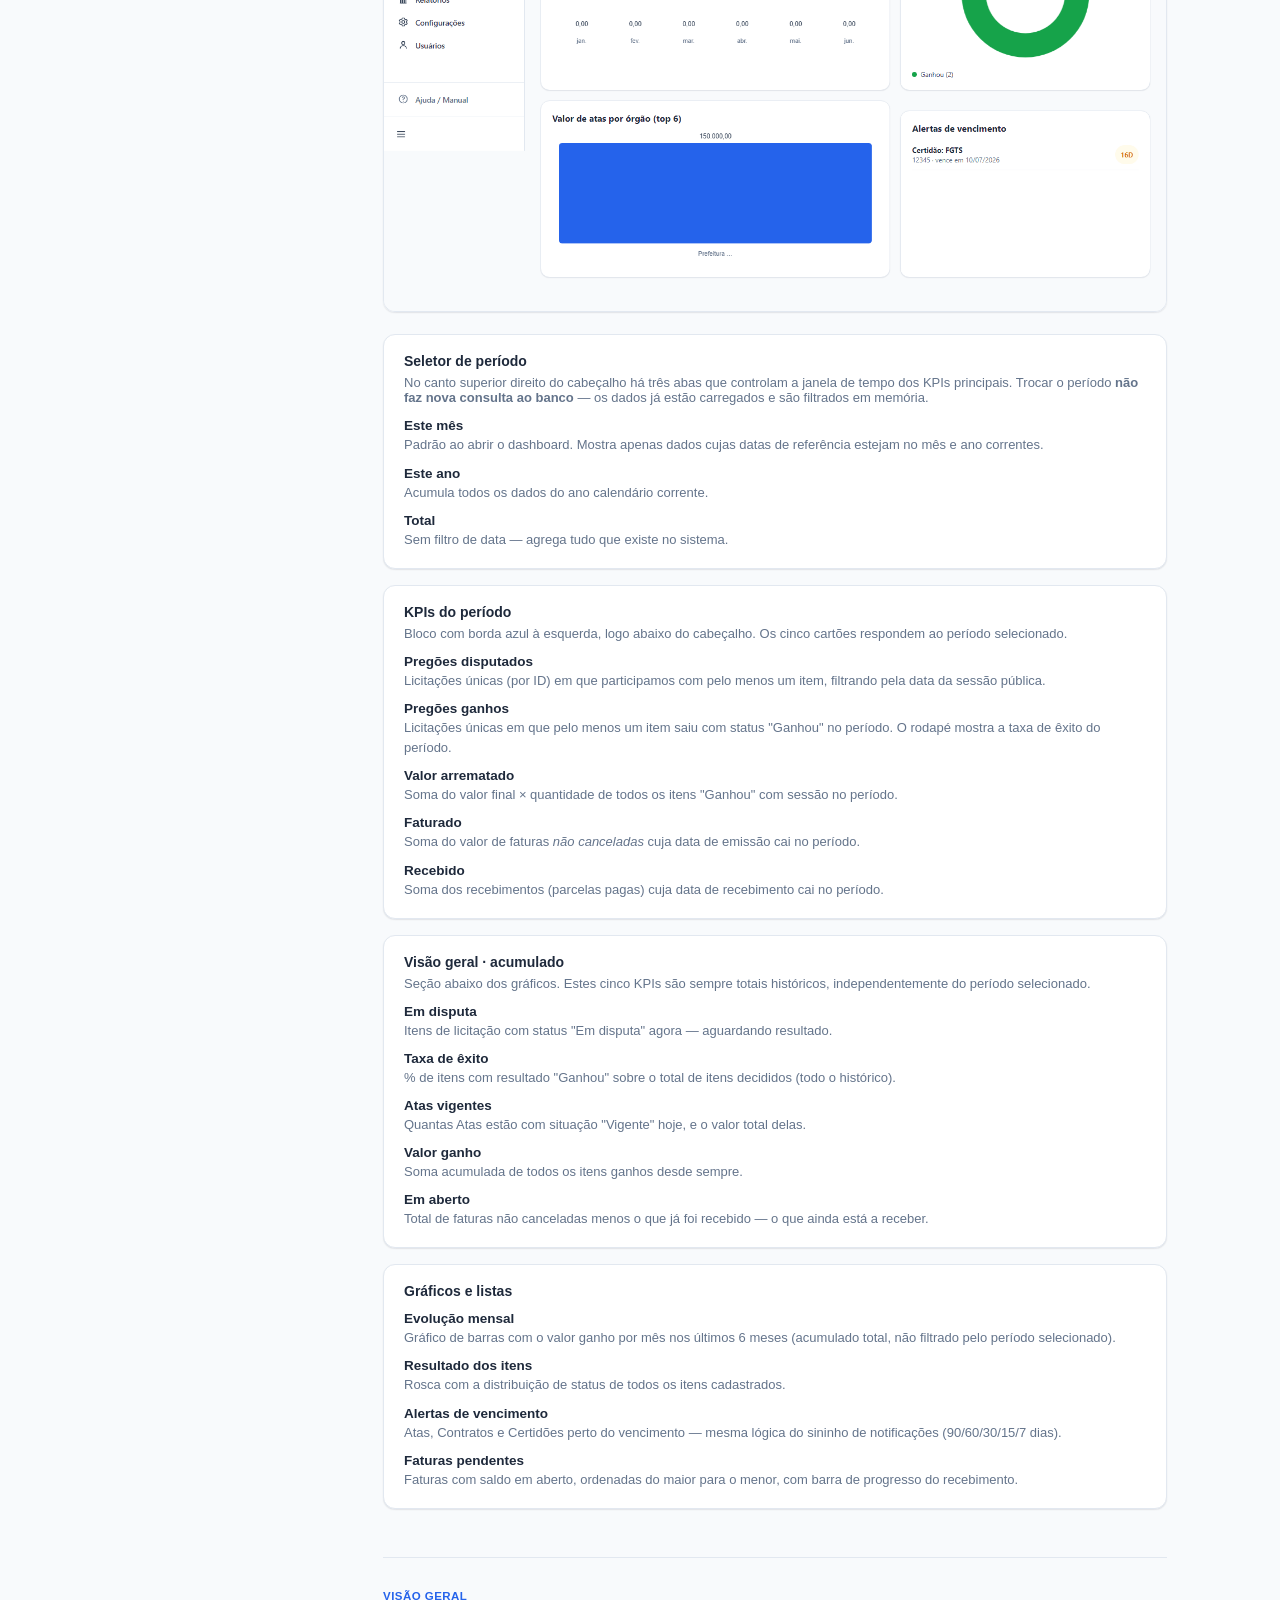
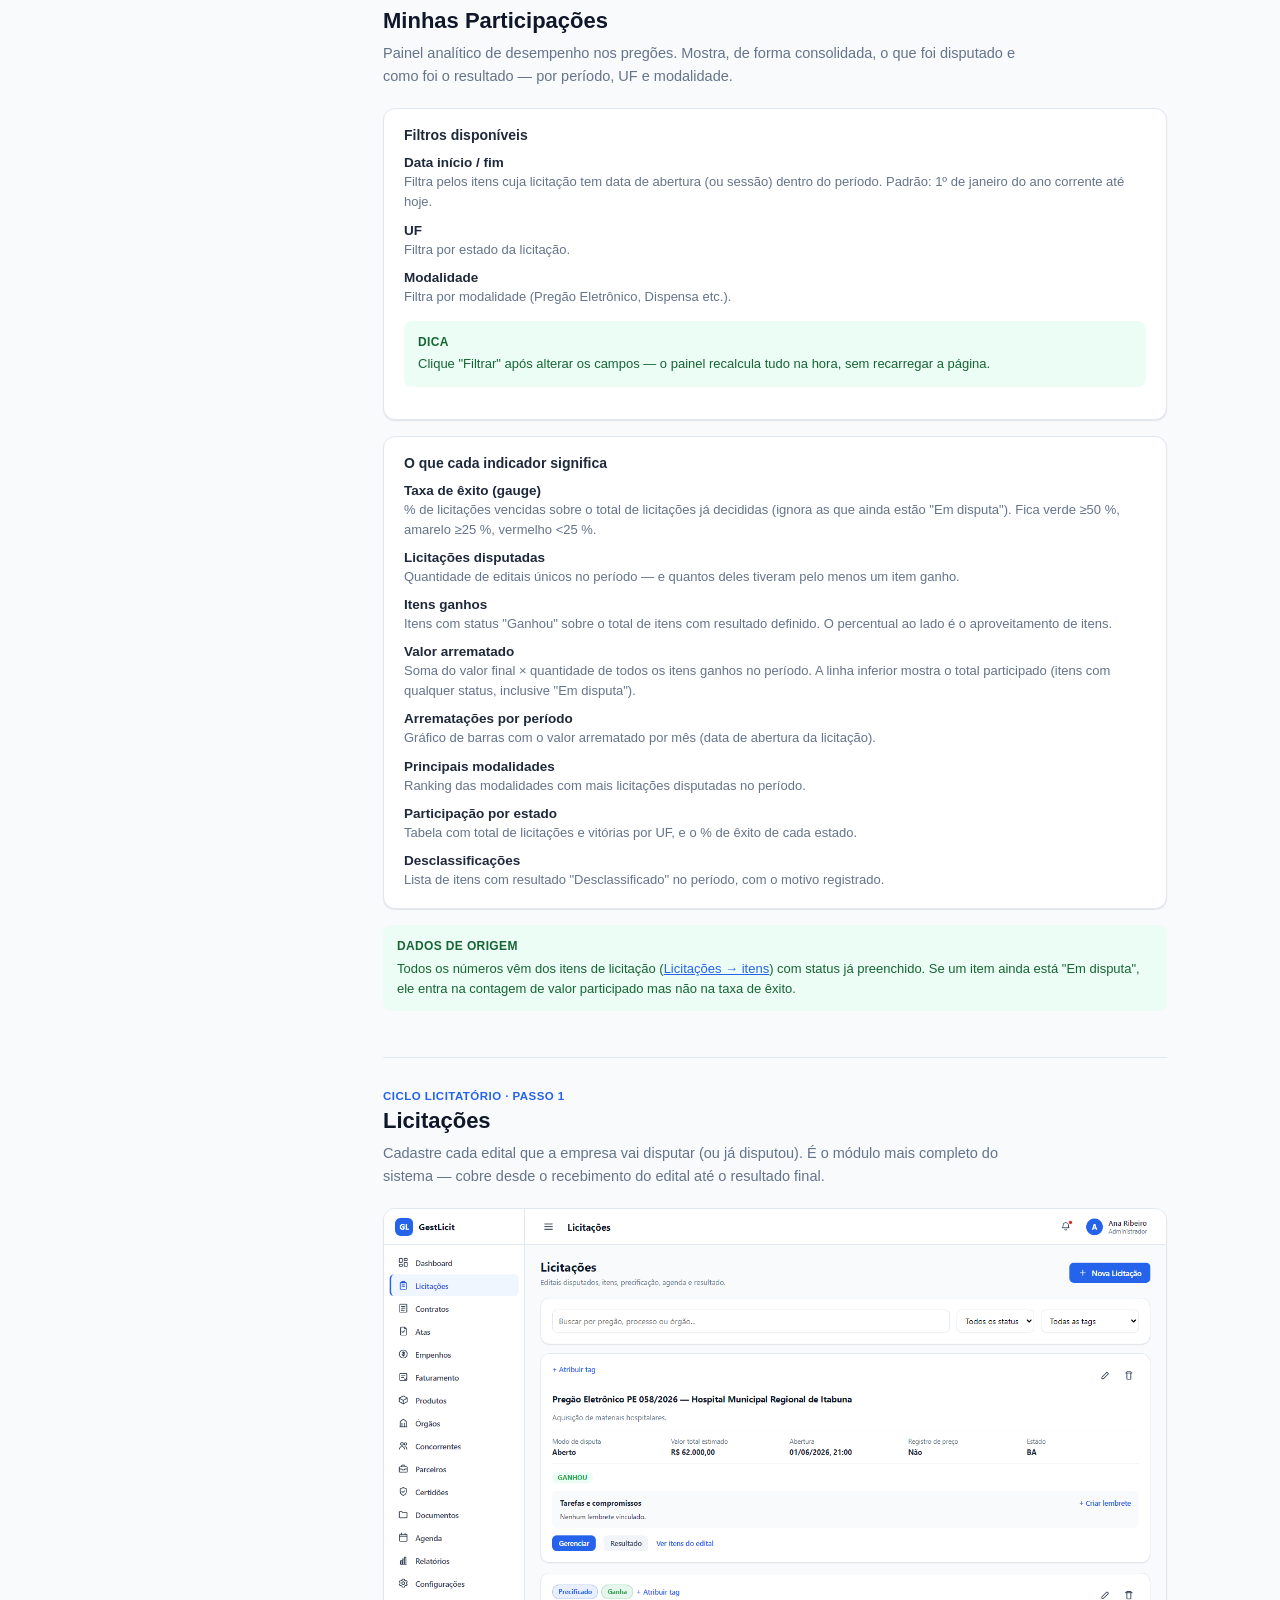
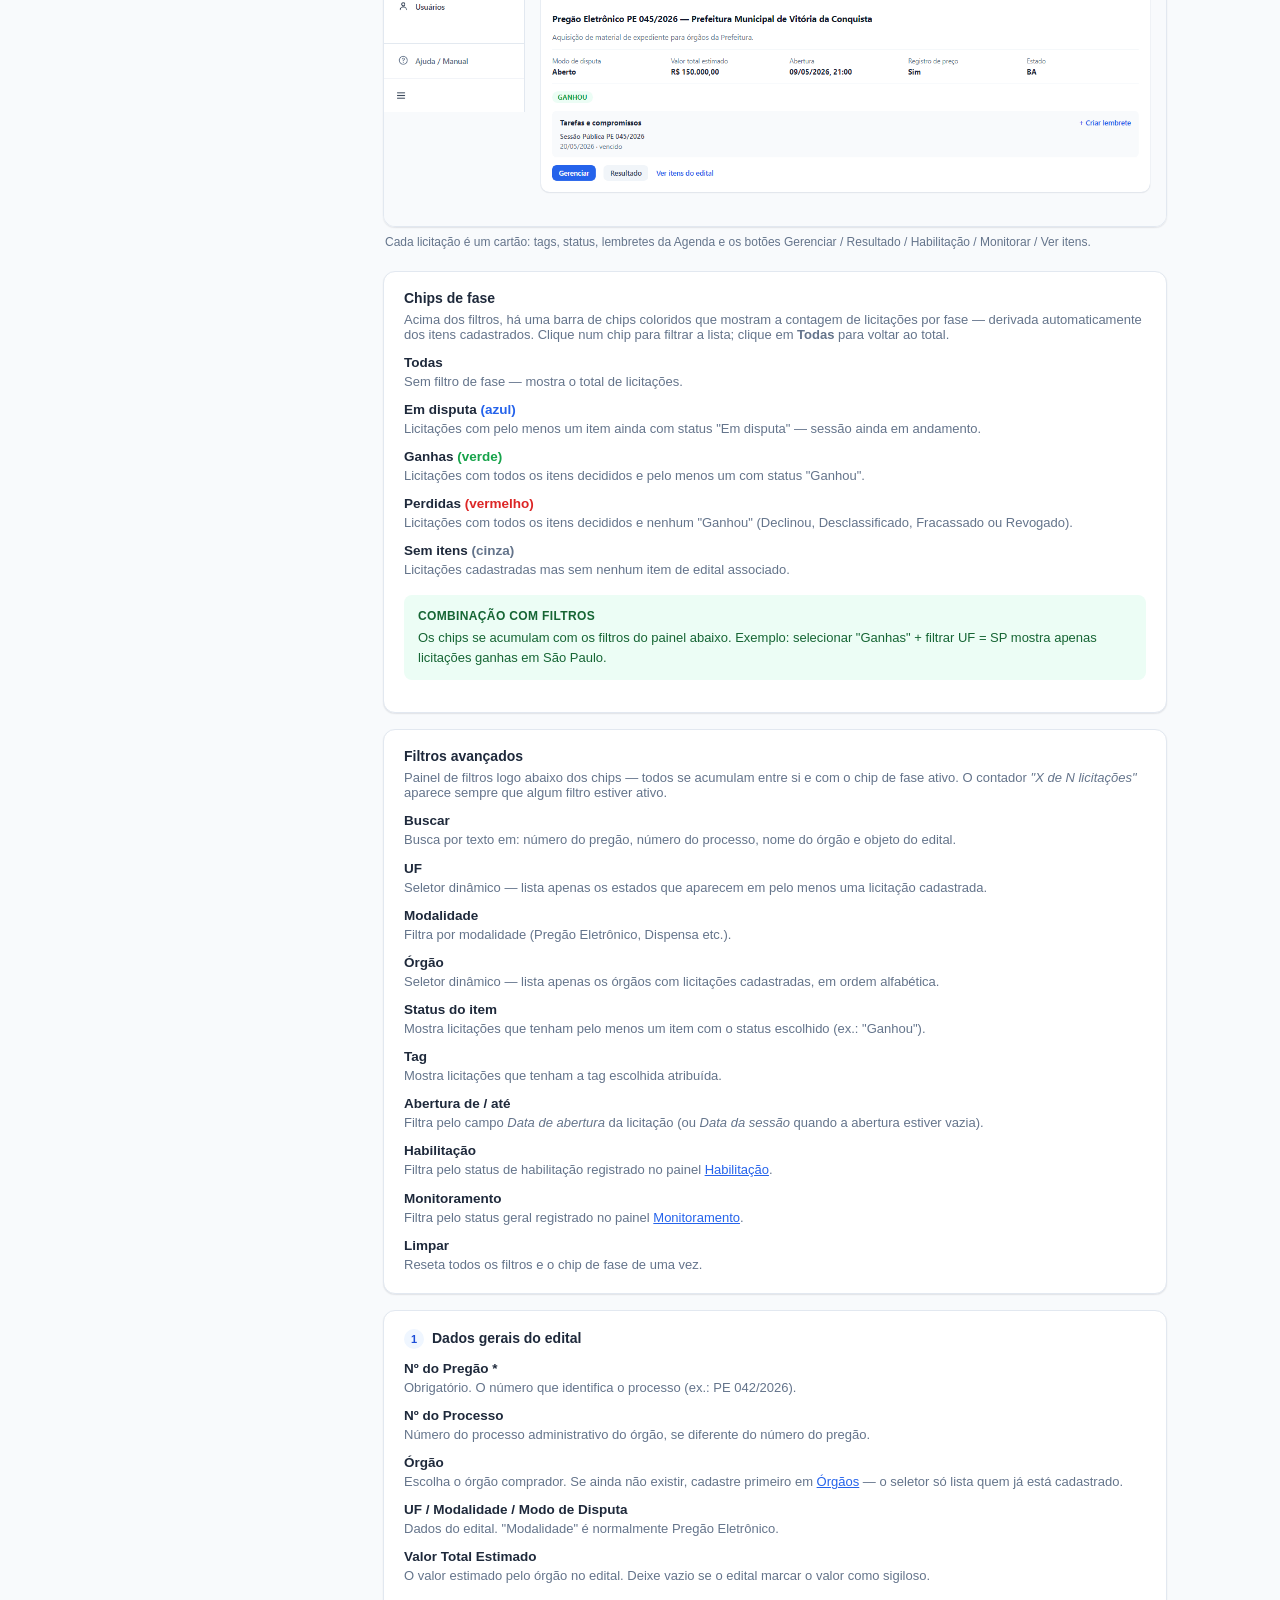
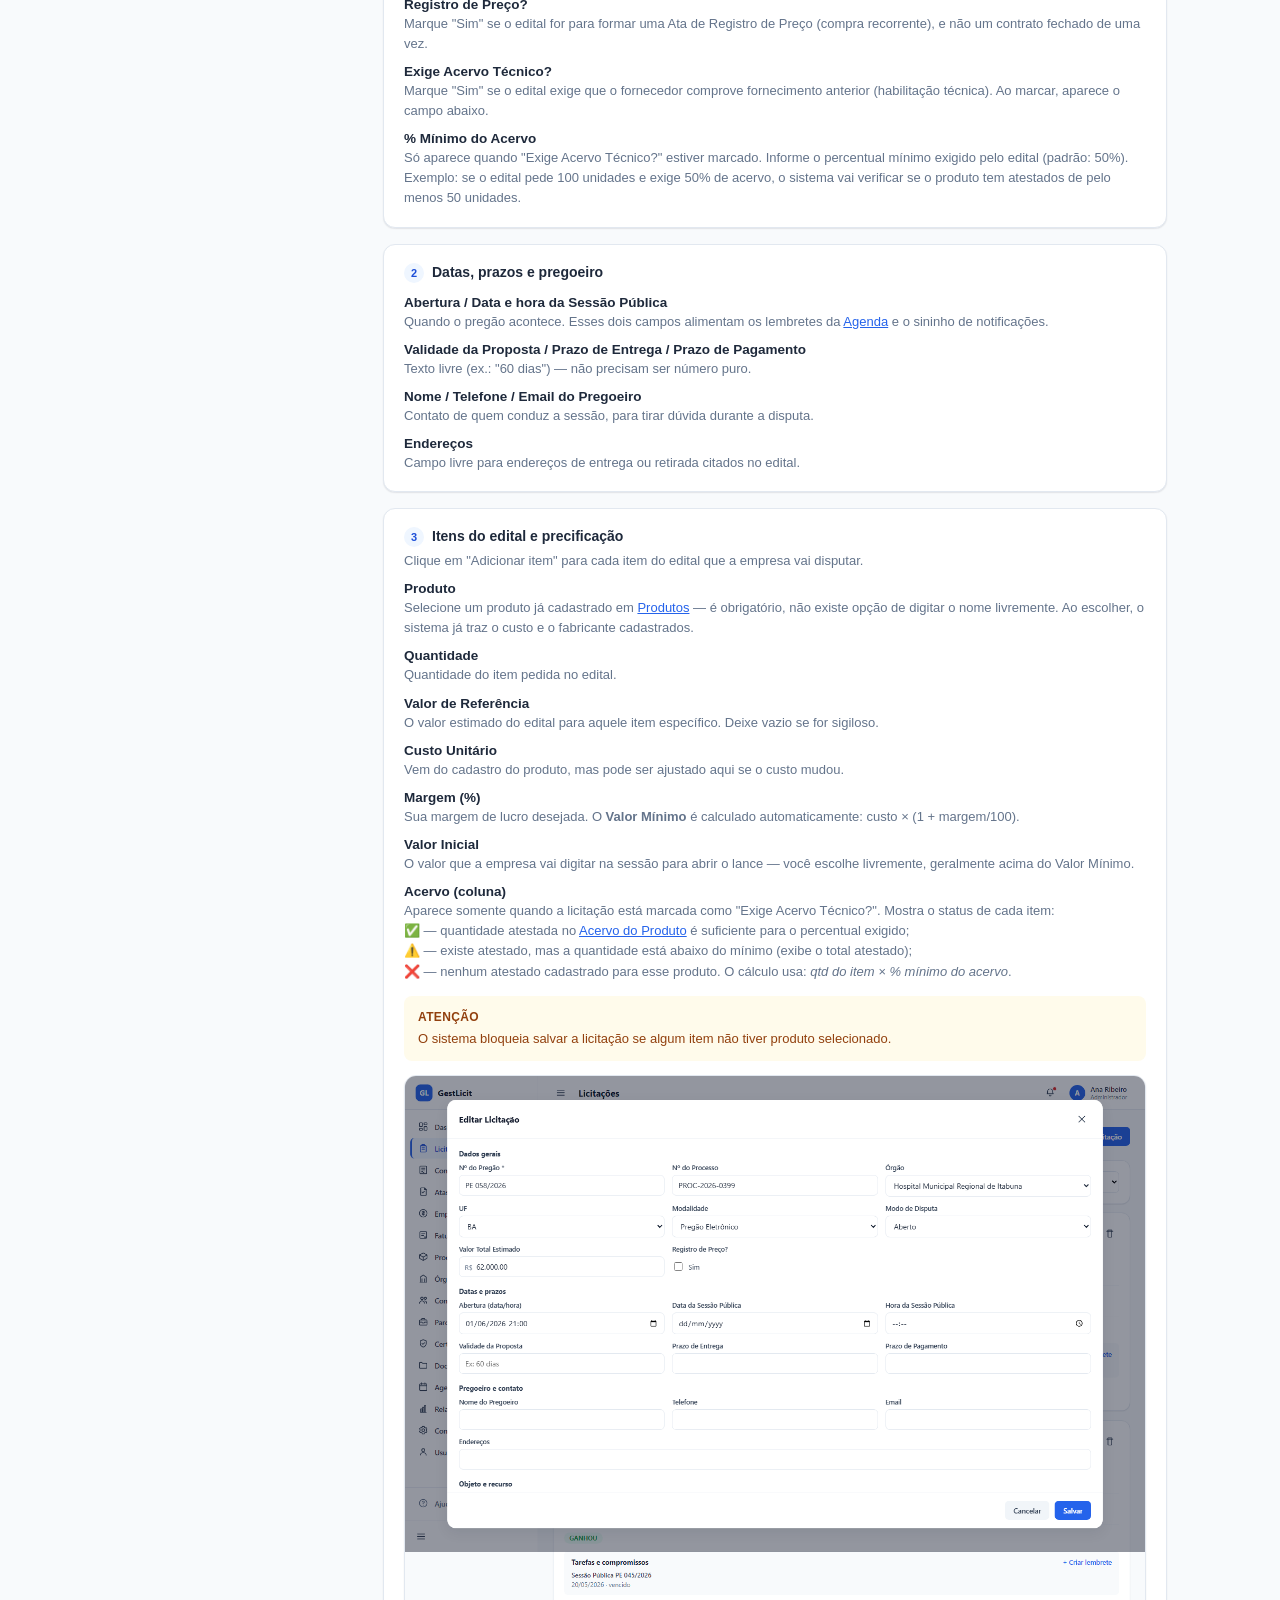
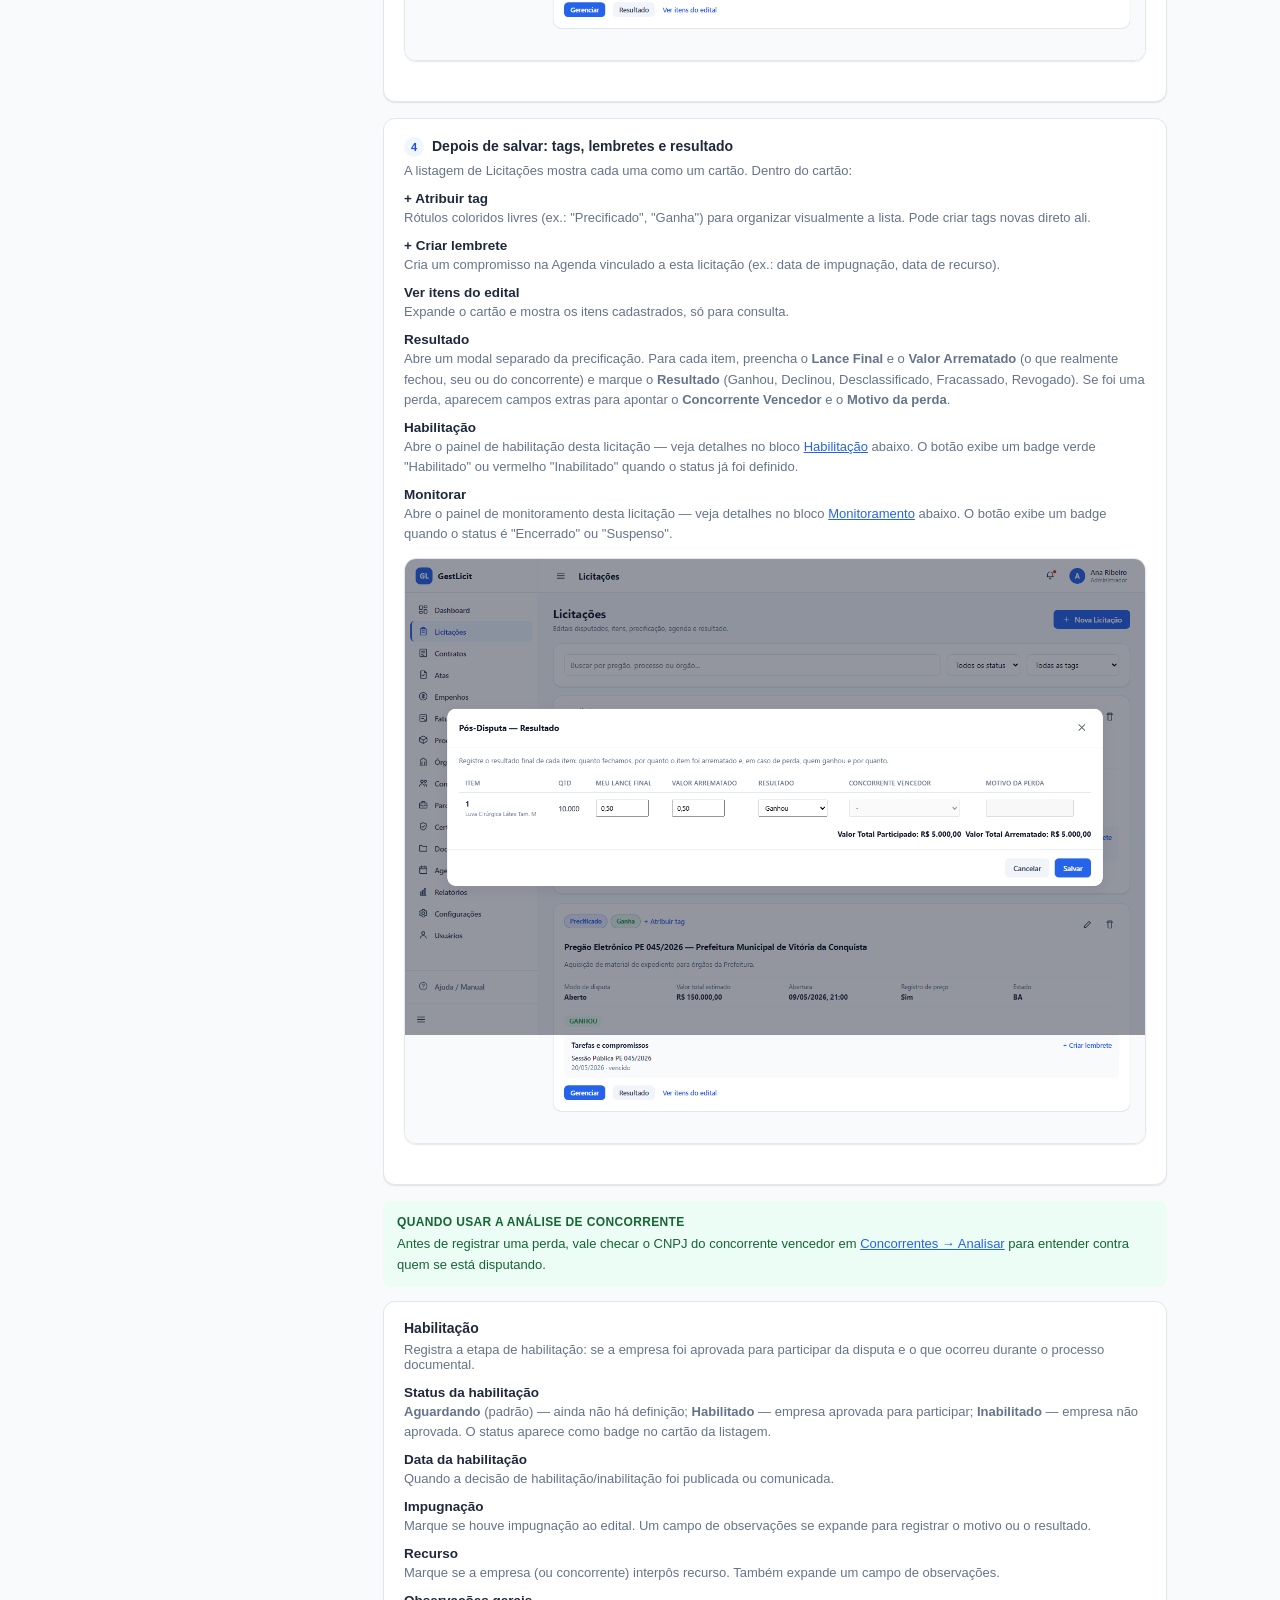
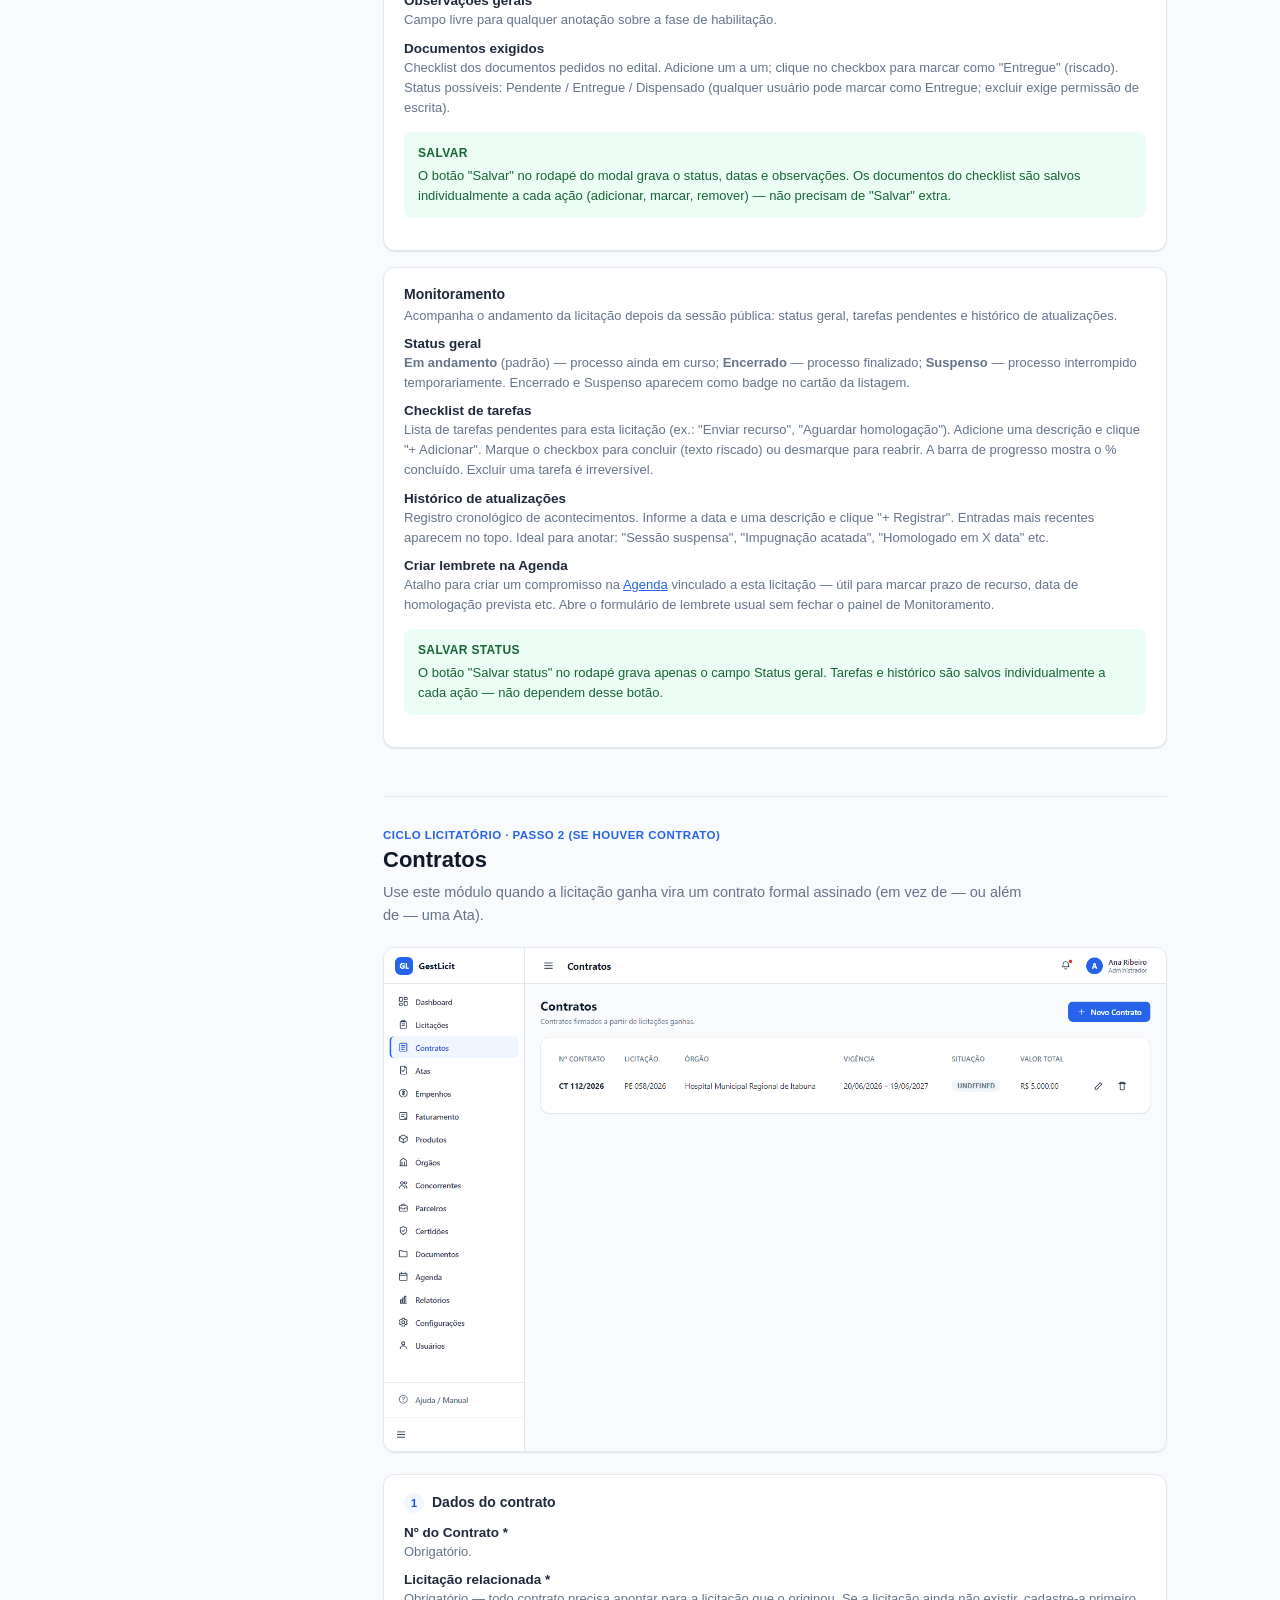
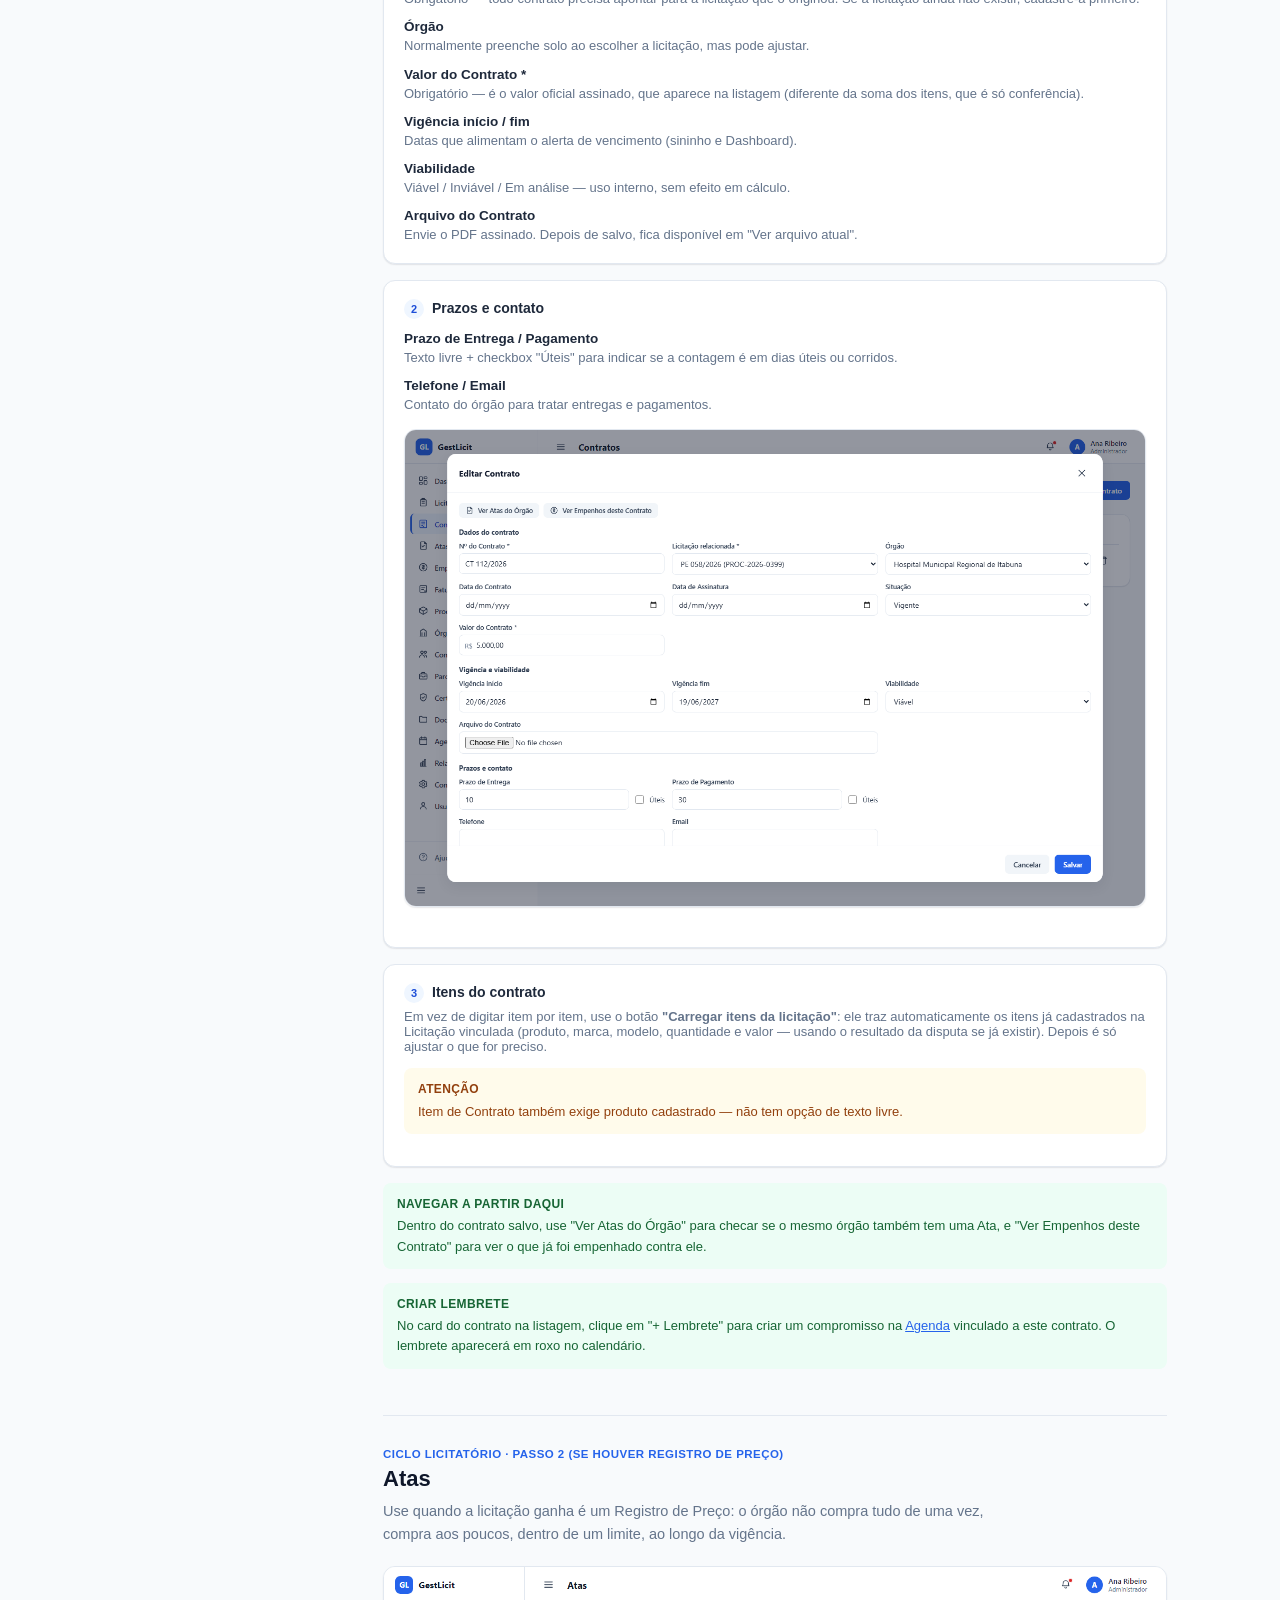
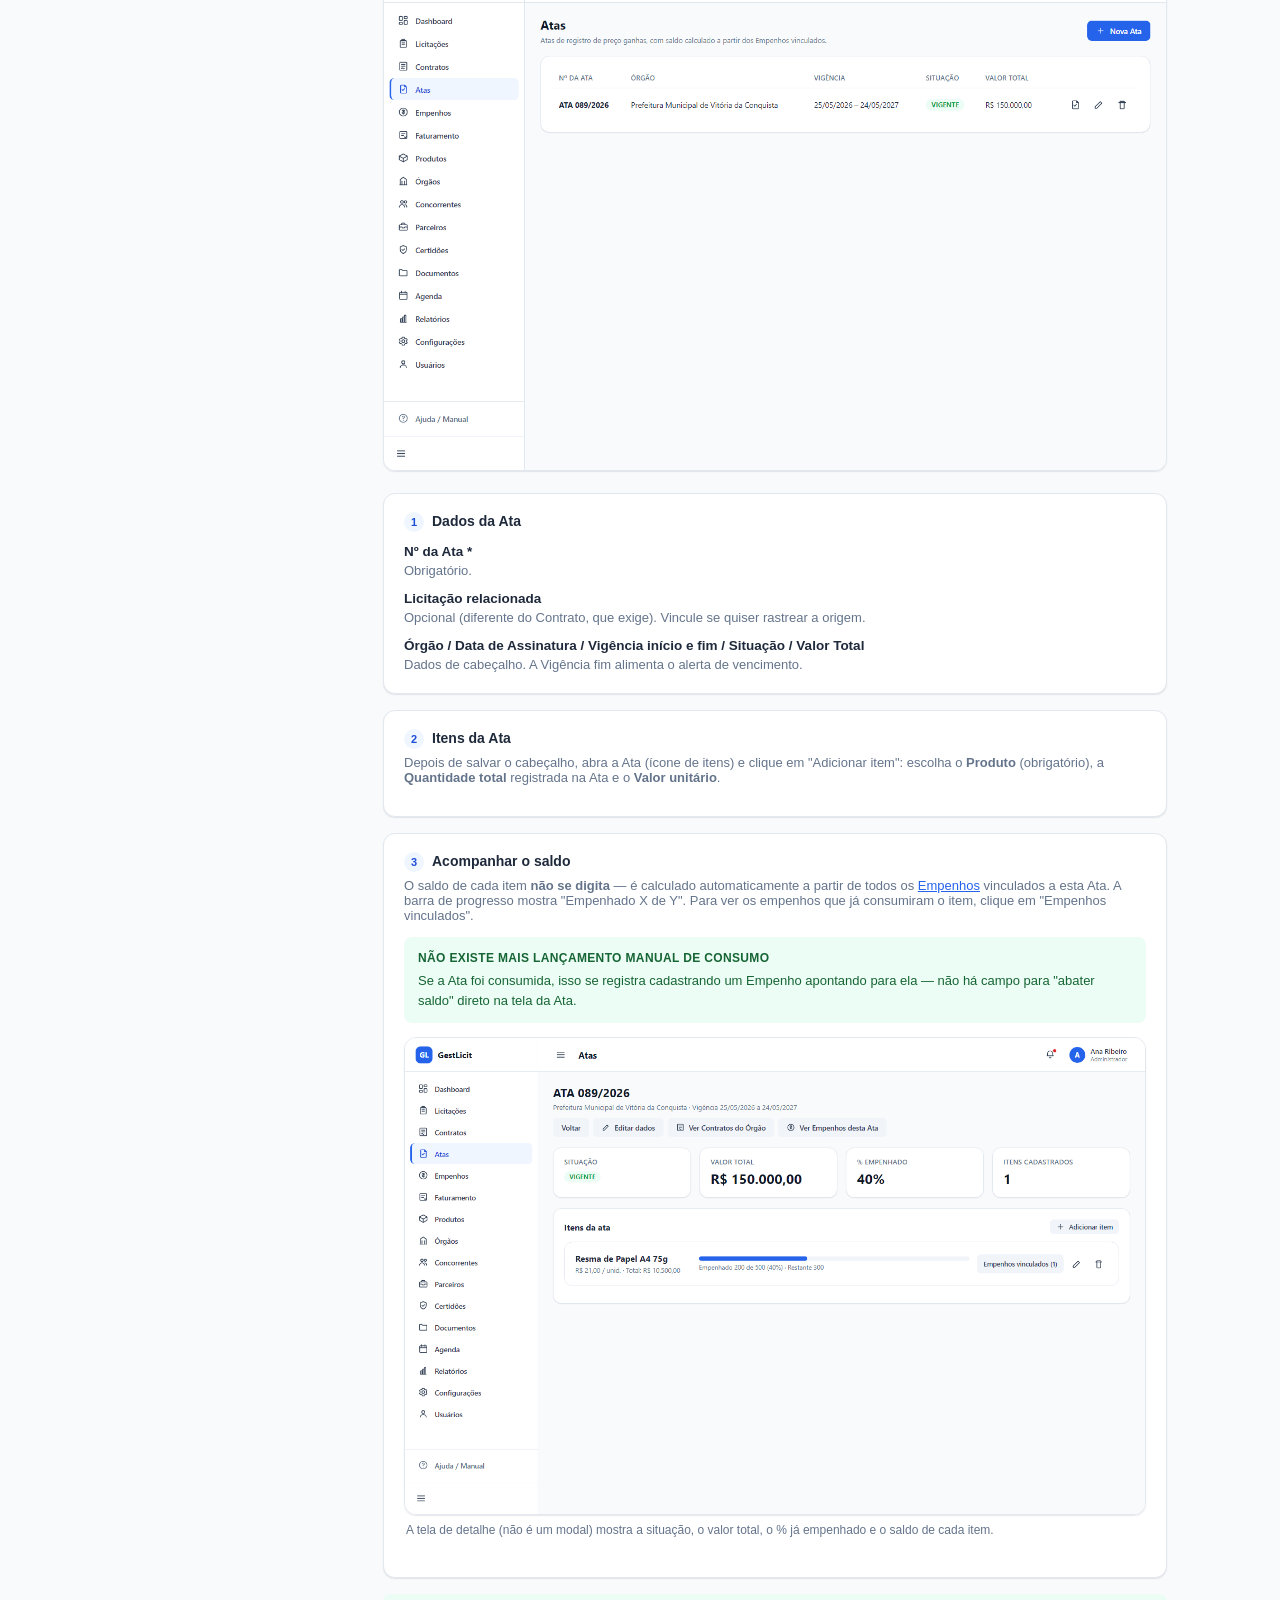
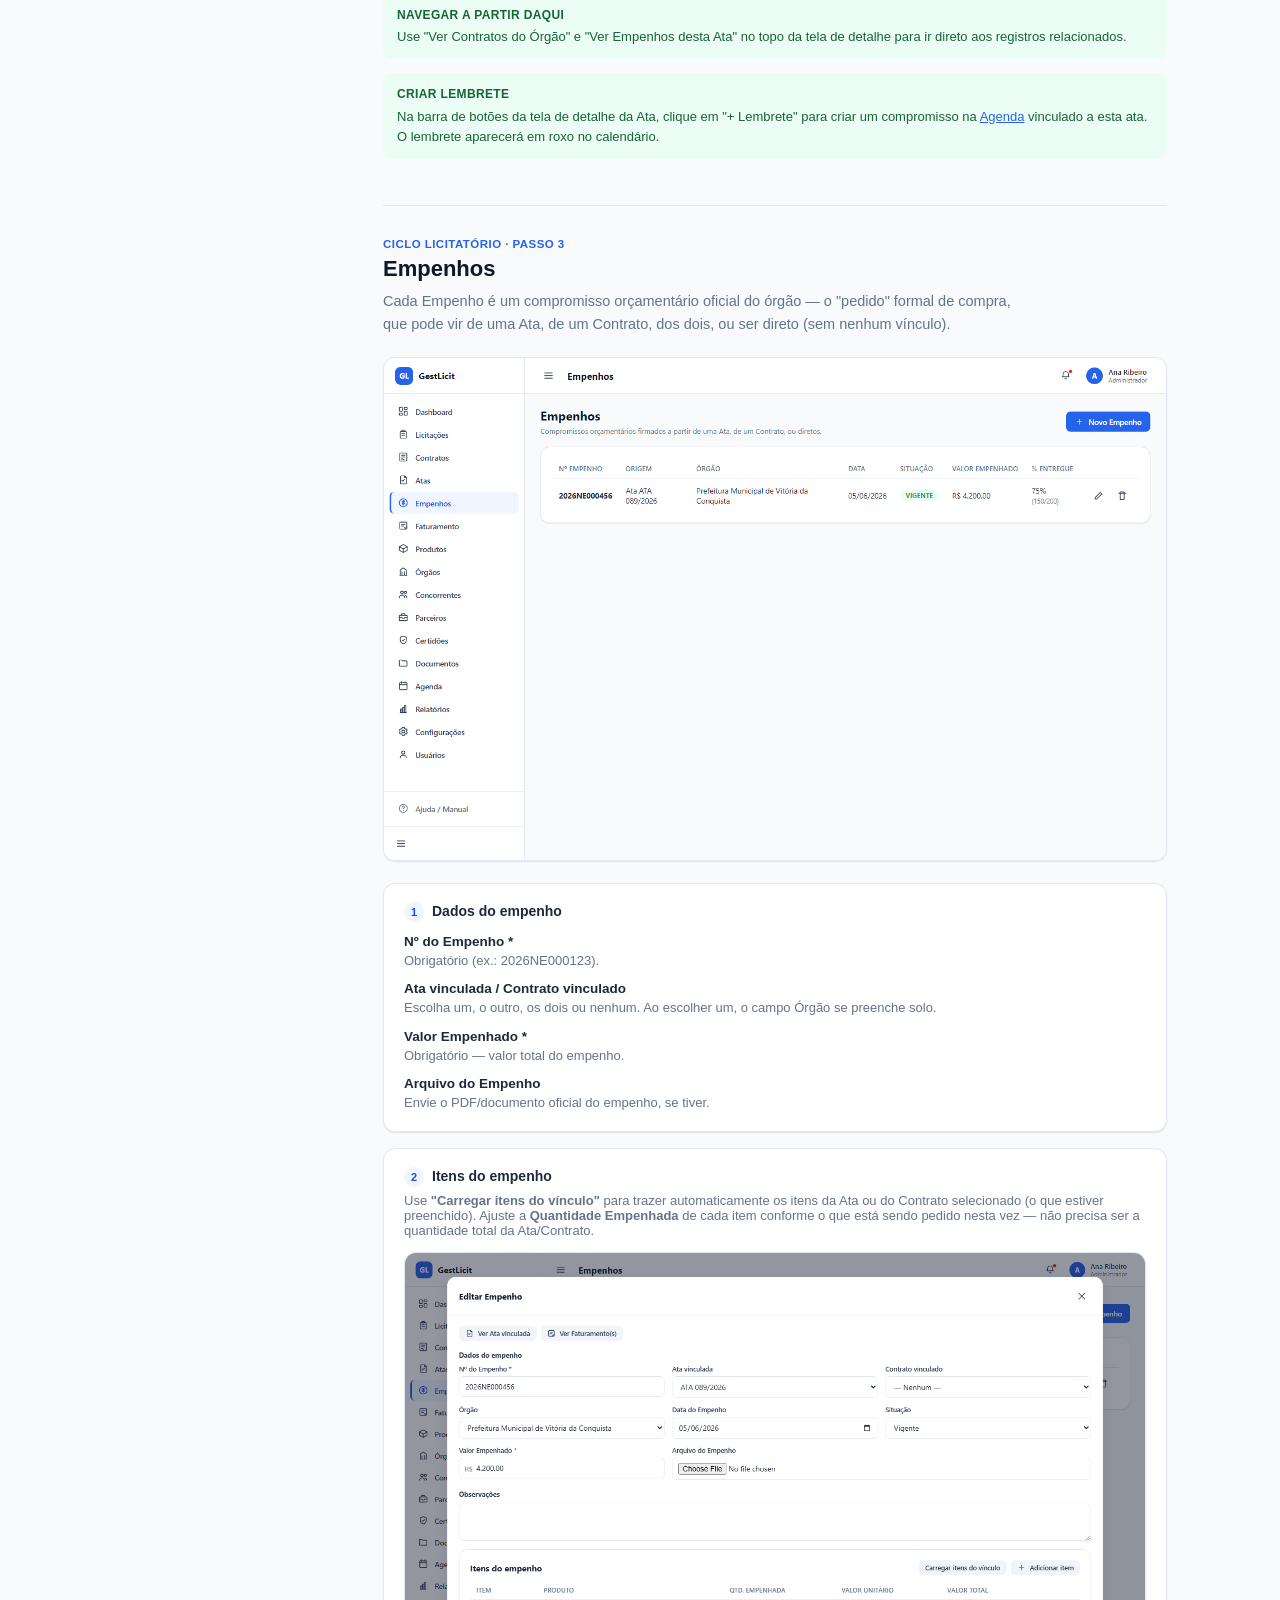
==== commit 3c9a5e28: "docs: atualizar manual e CLAUDE.md com mudancas do Bloco 16 - CLAUDE.md: Bloco 16 documentando visua" ====
--- a/manual.html
+++ b/manual.html
@@ -433,6 +433,7 @@
       </div>
 
       <div class="tip"><strong>Navegar a partir daqui</strong>Dentro do contrato salvo, use "Ver Atas do Órgão" para checar se o mesmo órgão também tem uma Ata, e "Ver Empenhos deste Contrato" para ver o que já foi empenhado contra ele.</div>
+      <div class="tip"><strong>Criar lembrete</strong>No card do contrato na listagem, clique em "+ Lembrete" para criar um compromisso na <a href="#agenda">Agenda</a> vinculado a este contrato. O lembrete aparecerá em roxo no calendário.</div>
     </section>
 
     <section class="modulo" id="atas">
@@ -469,6 +470,7 @@
       </div>
 
       <div class="tip"><strong>Navegar a partir daqui</strong>Use "Ver Contratos do Órgão" e "Ver Empenhos desta Ata" no topo da tela de detalhe para ir direto aos registros relacionados.</div>
+      <div class="tip"><strong>Criar lembrete</strong>Na barra de botões da tela de detalhe da Ata, clique em "+ Lembrete" para criar um compromisso na <a href="#agenda">Agenda</a> vinculado a esta ata. O lembrete aparecerá em roxo no calendário.</div>
     </section>
 
     <section class="modulo" id="empenhos">
@@ -517,6 +519,7 @@
       </div>
 
       <div class="tip"><strong>Navegar a partir daqui</strong>Use "Ver Ata vinculada" e "Ver Contrato vinculado" no topo do formulário (só aparecem se o respectivo vínculo estiver preenchido) para abrir direto o registro de origem. O botão "Ver Faturamento(s)" leva para as faturas já lançadas contra este Empenho.</div>
+      <div class="tip"><strong>Criar lembrete</strong>Na linha do empenho na listagem, clique no ícone de sino para criar um compromisso na <a href="#agenda">Agenda</a> vinculado a este empenho. O lembrete aparecerá em roxo no calendário.</div>
     </section>
 
     <section class="modulo" id="faturamento">
@@ -595,11 +598,13 @@
         <dl class="fields">
           <dt>Nome do Órgão *</dt><dd>Obrigatório.</dd>
           <dt>CNPJ / UF / Cidade</dt><dd>Dados de identificação, usados na busca da listagem.</dd>
-          <dt>Endereço (Logradouro, Número, Bairro, Complemento, CEP)</dt><dd>Endereço completo do órgão — usado para compor automaticamente o corpo do <strong>Atestado de Capacidade Técnica</strong> gerado pelo sistema a partir dos Empenhos.</dd>
-          <dt>Responsável (Nome, CPF, Cargo)</dt><dd>Dados de quem assina o atestado pelo órgão — também usados na geração automática do documento.</dd>
+          <dt>CEP</dt><dd>Ao sair do campo, o sistema consulta o ViaCEP e preenche automaticamente Logradouro, Bairro, Cidade e UF — basta confirmar ou corrigir se necessário.</dd>
+          <dt>Endereço (Logradouro, Número, Bairro, Complemento)</dt><dd>Endereço completo do órgão — usado no corpo do <strong>Atestado de Capacidade Técnica</strong> gerado automaticamente a partir dos Empenhos.</dd>
+          <dt>Responsável (Nome, CPF, Cargo, E-mail)</dt><dd>Dados de quem assina o atestado pelo órgão. O e-mail é útil para contato direto com o responsável do órgão.</dd>
           <dt>Observações</dt><dd>Texto livre — ex.: histórico de relacionamento, particularidades de pagamento.</dd>
         </dl>
         <div class="tip"><strong>Dica</strong>Preencha o endereço e o responsável antes de gerar Atestados de Capacidade Técnica — esses dados aparecem automaticamente no documento gerado.</div>
+        <div class="tip"><strong>Ícone de olho (visualizar)</strong>Além de Editar e Excluir, cada linha tem um ícone de olho que abre os dados em modo leitura — sem risco de alteração acidental. Útil para consulta rápida.</div>
       </div>
     </section>
 
@@ -659,12 +664,14 @@
       </div>
       <div class="card">
         <dl class="fields">
-          <dt>Tipo de Certidão *</dt><dd>Obrigatório — escolha da lista (FGTS, Federal, Estadual, Municipal, Trabalhista...).</dd>
+          <dt>Tipo de Certidão *</dt><dd>Obrigatório — campo de texto livre com sugestões (FGTS, CND Federal, Trabalhista, Estadual, Municipal). Você pode digitar qualquer nome de certidão que não esteja na lista.</dd>
           <dt>Número</dt><dd>Número de controle da certidão, se houver.</dd>
           <dt>Data de emissão / validade</dt><dd>A validade alimenta o alerta de vencimento (sininho, Dashboard e Agenda).</dd>
-          <dt>Anexar arquivo</dt><dd>Envie o PDF da certidão para ter sempre à mão na hora de montar uma proposta.</dd>
+          <dt>Iniciar renovação em</dt><dd>Data em que o processo de renovação deve começar — que costuma ser anterior ao vencimento, já que certidões têm burocracia diferente para serem renovadas. Quando essa data se aproximar, o sininho de alertas dispara um aviso específico de "Renovar", separado do alerta de vencimento.</dd>
+          <dt>Anexar arquivo</dt><dd>Envie o PDF da certidão para ter sempre à mão na hora de montar uma proposta. O ícone de download aparece diretamente na linha da listagem — não é necessário abrir o cadastro para visualizar. Para excluir só o anexo sem apagar o registro, abra o cadastro e clique em "Remover arquivo".</dd>
         </dl>
         <div class="warn"><strong>Fique de olho</strong>A situação na listagem muda de "Regular" para "Vence em Xd" e depois "Vencido" automaticamente — renove antes de chegar no vermelho.</div>
+        <div class="tip"><strong>Dois alertas independentes na Agenda</strong>O campo <em>Validade</em> gera um evento <span style="color:#DC2626;font-weight:600;">vermelho</span> de vencimento; o campo <em>Iniciar renovação em</em> gera um evento <span style="color:#F59E0B;font-weight:600;">âmbar</span> separado na <a href="#agenda">Agenda</a>. Isso permite ser avisado com antecedência suficiente para dar entrada no processo, sem precisar esperar o documento vencer.</div>
       </div>
     </section>
 
@@ -700,17 +707,30 @@
       </div>
       <div class="card">
         <h3><span class="step-no">2</span>O que aparece no calendário</h3>
-        <p style="font-size:13px; color:var(--gray-500); margin-top:-6px;">Além dos compromissos criados aqui, o calendário também mostra (sem precisar cadastrar nada): vencimento de Atas vigentes, de Contratos vigentes e de Certidões — cada um com uma cor diferente. Clicar num evento de vencimento leva direto para o módulo correspondente.</p>
+        <p style="font-size:13px; color:var(--gray-500); margin-top:-6px;">Além dos compromissos criados aqui, o calendário exibe seis tipos de eventos — cada um com uma cor própria:</p>
+        <dl class="fields">
+          <dt style="display:flex;align-items:center;gap:6px;"><span style="display:inline-block;width:10px;height:10px;border-radius:50%;background:#2563EB;"></span> Azul — Evento direto</dt><dd>Compromisso criado diretamente na Agenda (sem vínculo com outro módulo).</dd>
+          <dt style="display:flex;align-items:center;gap:6px;"><span style="display:inline-block;width:10px;height:10px;border-radius:50%;background:#7C3AED;"></span> Roxo — Lembrete vinculado</dt><dd>Lembrete criado a partir de Licitação, Contrato, Ata ou Empenho pelo botão "+ Lembrete" presente em cada um desses módulos. Clicar abre um modal que mostra a origem e oferece o botão "Ir para [módulo]".</dd>
+          <dt style="display:flex;align-items:center;gap:6px;"><span style="display:inline-block;width:10px;height:10px;border-radius:50%;background:#F59E0B;"></span> Âmbar — Iniciar renovação (Certidão)</dt><dd>Calculado automaticamente de <em>Iniciar renovação em</em> de cada certidão. Aparece no dia certo para lembrar de dar entrada no processo, com antecedência ao vencimento.</dd>
+          <dt style="display:flex;align-items:center;gap:6px;"><span style="display:inline-block;width:10px;height:10px;border-radius:50%;background:#16A34A;"></span> Verde — Vencimento de Ata</dt><dd>Calculado de <em>Vigência fim</em> de Atas com situação Vigente.</dd>
+          <dt style="display:flex;align-items:center;gap:6px;"><span style="display:inline-block;width:10px;height:10px;border-radius:50%;background:#D97706;"></span> Laranja — Vencimento de Contrato</dt><dd>Calculado de <em>Vigência fim</em> de Contratos com situação Vigente.</dd>
+          <dt style="display:flex;align-items:center;gap:6px;"><span style="display:inline-block;width:10px;height:10px;border-radius:50%;background:#DC2626;"></span> Vermelho — Vencimento de Certidão</dt><dd>Calculado de <em>Data de validade</em> de cada certidão cadastrada.</dd>
+        </dl>
+        <p style="font-size:13px; color:var(--gray-500); margin-top:10px;">Os eventos automáticos (âmbar, verde, laranja, vermelho) não precisam ser cadastrados e não aparecem na visão Lista — só no calendário. Clicar em qualquer um deles exibe um modal explicativo com botão para ir ao módulo de origem.</p>
         <div class="shot-wrap">
           <img class="shot" src="Imagens/manual/agenda_mes.png" alt="Agenda em visão de Mês, com eventos coloridos por tipo" />
         </div>
       </div>
+      <div class="card">
+        <h3><span class="step-no">3</span>Visão Lista — coluna Origem</h3>
+        <p style="font-size:13px; color:var(--gray-500); margin-top:-6px;">Na visão Lista a coluna <strong>Origem</strong> mostra de onde veio cada registro: <em>Direto</em> (criado aqui na Agenda) ou o nome do módulo de origem (Licitação, Contrato, Ata, Empenho) quando o lembrete foi criado a partir de outro módulo.</p>
+      </div>
     </section>
 
     <section class="modulo" id="notificacoes">
       <div class="modulo-eyebrow">Controle e prazos</div>
       <h2>Sininho de alertas</h2>
-      <p class="dek">O ícone de sino no topo da tela mostra, num só lugar, tudo que está prestes a vencer ou que foi marcado como lembrete: Atas, Contratos e Certidões vencendo (90/60/30/15/7 dias) e lembretes de Agenda.</p>
+      <p class="dek">O ícone de sino no topo da tela mostra, num só lugar, tudo que está prestes a vencer ou que foi marcado como lembrete: Atas, Contratos e Certidões vencendo (90/60/30/15/7 dias), alertas de renovação de Certidões (campo "Iniciar renovação em") e lembretes de Agenda.</p>
       <div class="card">
         <dl class="fields">
           <dt>Marcar como lido</dt><dd>Clique no ícone de check ao lado de qualquer alerta para dispensá-lo da lista. Isso vale só para você — outros usuários continuam vendo o alerta normalmente.</dd>
@@ -773,8 +793,12 @@
         <p style="font-size:13px; color:var(--gray-500); margin-top:-6px;">Dados do fornecedor que aparecem no <strong>Atestado de Capacidade Técnica</strong> gerado automaticamente a partir dos Empenhos. Preencha uma vez e ficará salvo para todos os atestados futuros.</p>
         <dl class="fields">
           <dt>Razão Social *</dt><dd>Obrigatório para salvar. Nome completo da empresa conforme o CNPJ.</dd>
-          <dt>CNPJ / Inscrição Estadual</dt><dd>Dados fiscais que aparecem no cabeçalho do atestado.</dd>
-          <dt>Endereço completo</dt><dd>Logradouro, número, complemento, bairro, cidade, UF e CEP — usados no corpo do documento.</dd>
+          <dt>CNPJ</dt><dd>A formatação XX.XXX.XXX/XXXX-XX é aplicada automaticamente enquanto você digita.</dd>
+          <dt>Inscrição Estadual</dt><dd>Texto livre — formatos variam por estado.</dd>
+          <dt>Telefone / E-mail / Nome do Contato</dt><dd>Dados de contato comercial da empresa.</dd>
+          <dt>CEP</dt><dd>Ao sair do campo, o sistema consulta o ViaCEP e preenche automaticamente Logradouro, Bairro, Cidade e UF.</dd>
+          <dt>Endereço completo</dt><dd>Logradouro, número, complemento, bairro, cidade, UF — usados no corpo do Atestado.</dd>
+          <dt>Responsável Legal (Nome e CPF)</dt><dd>Pessoa que assina documentos em nome da empresa. O CPF é formatado automaticamente (XXX.XXX.XXX-XX) enquanto digita.</dd>
         </dl>
       </div>
       <div class="card">
